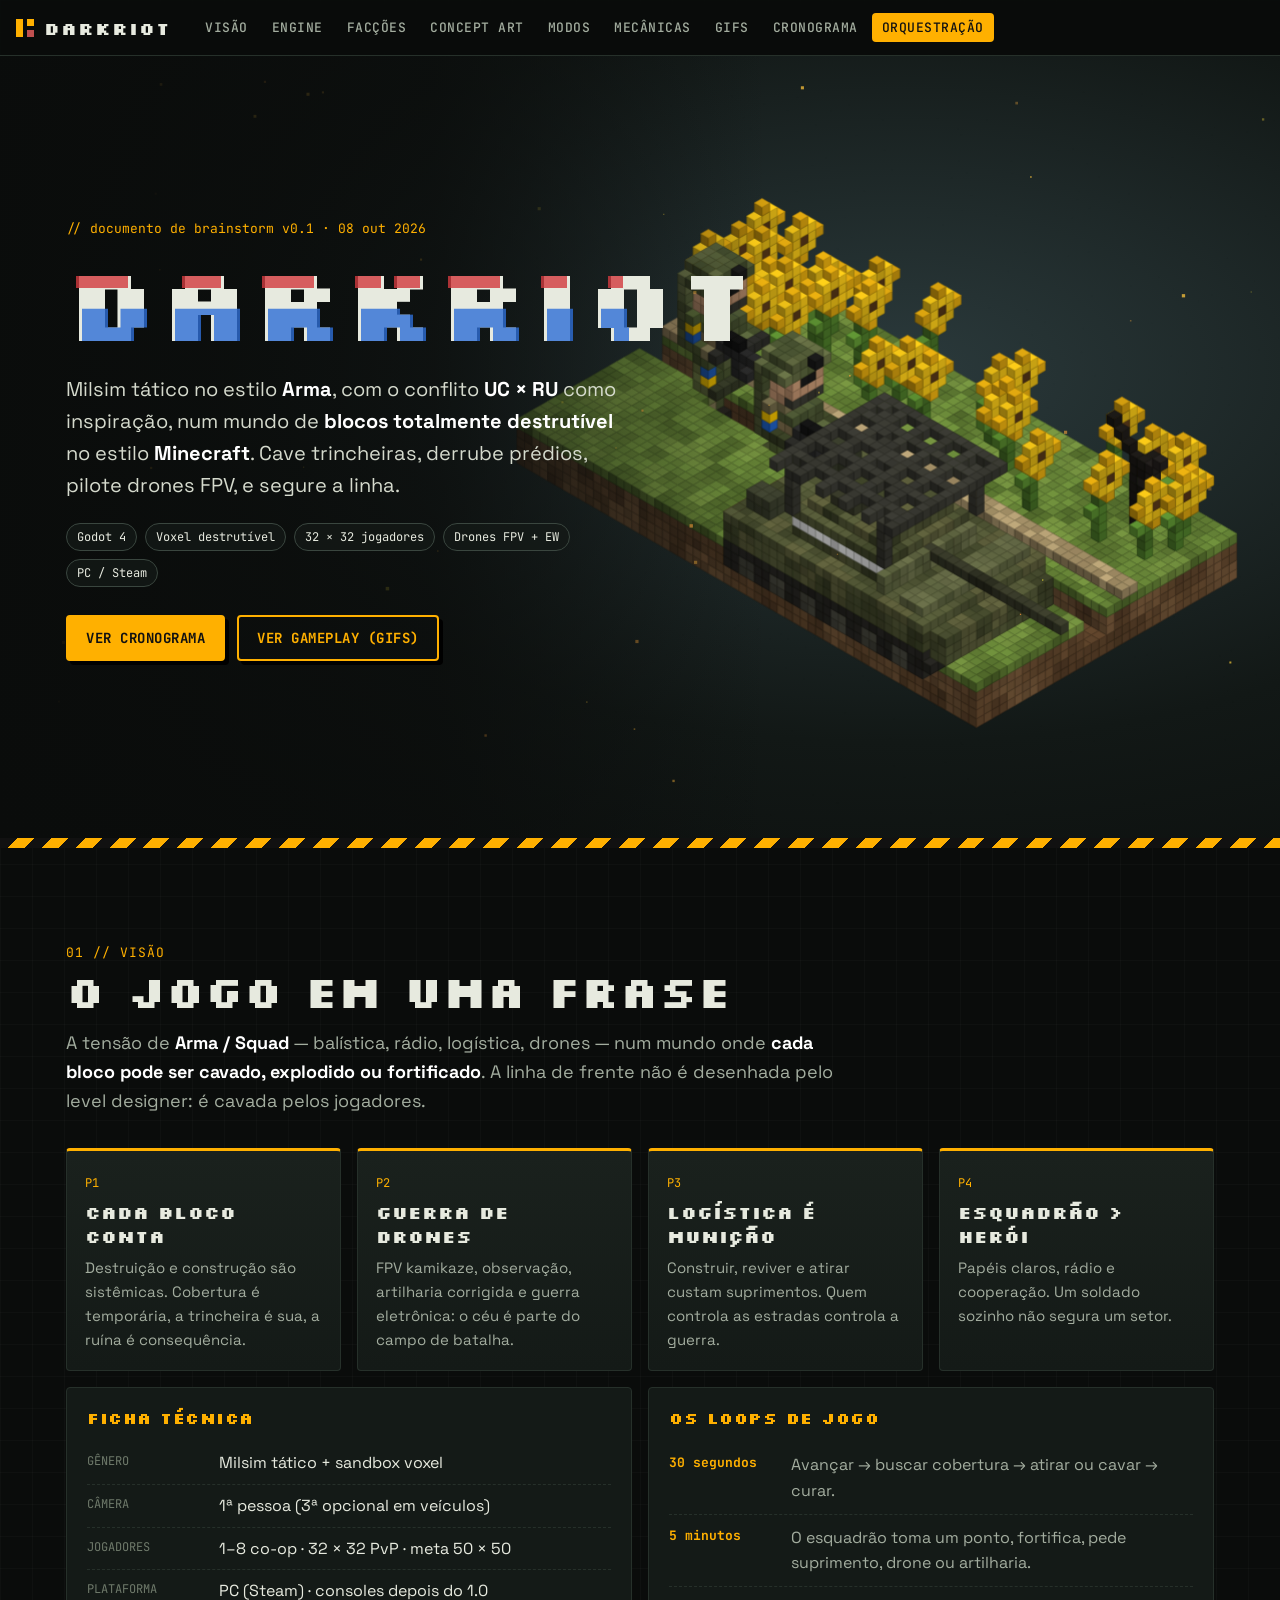
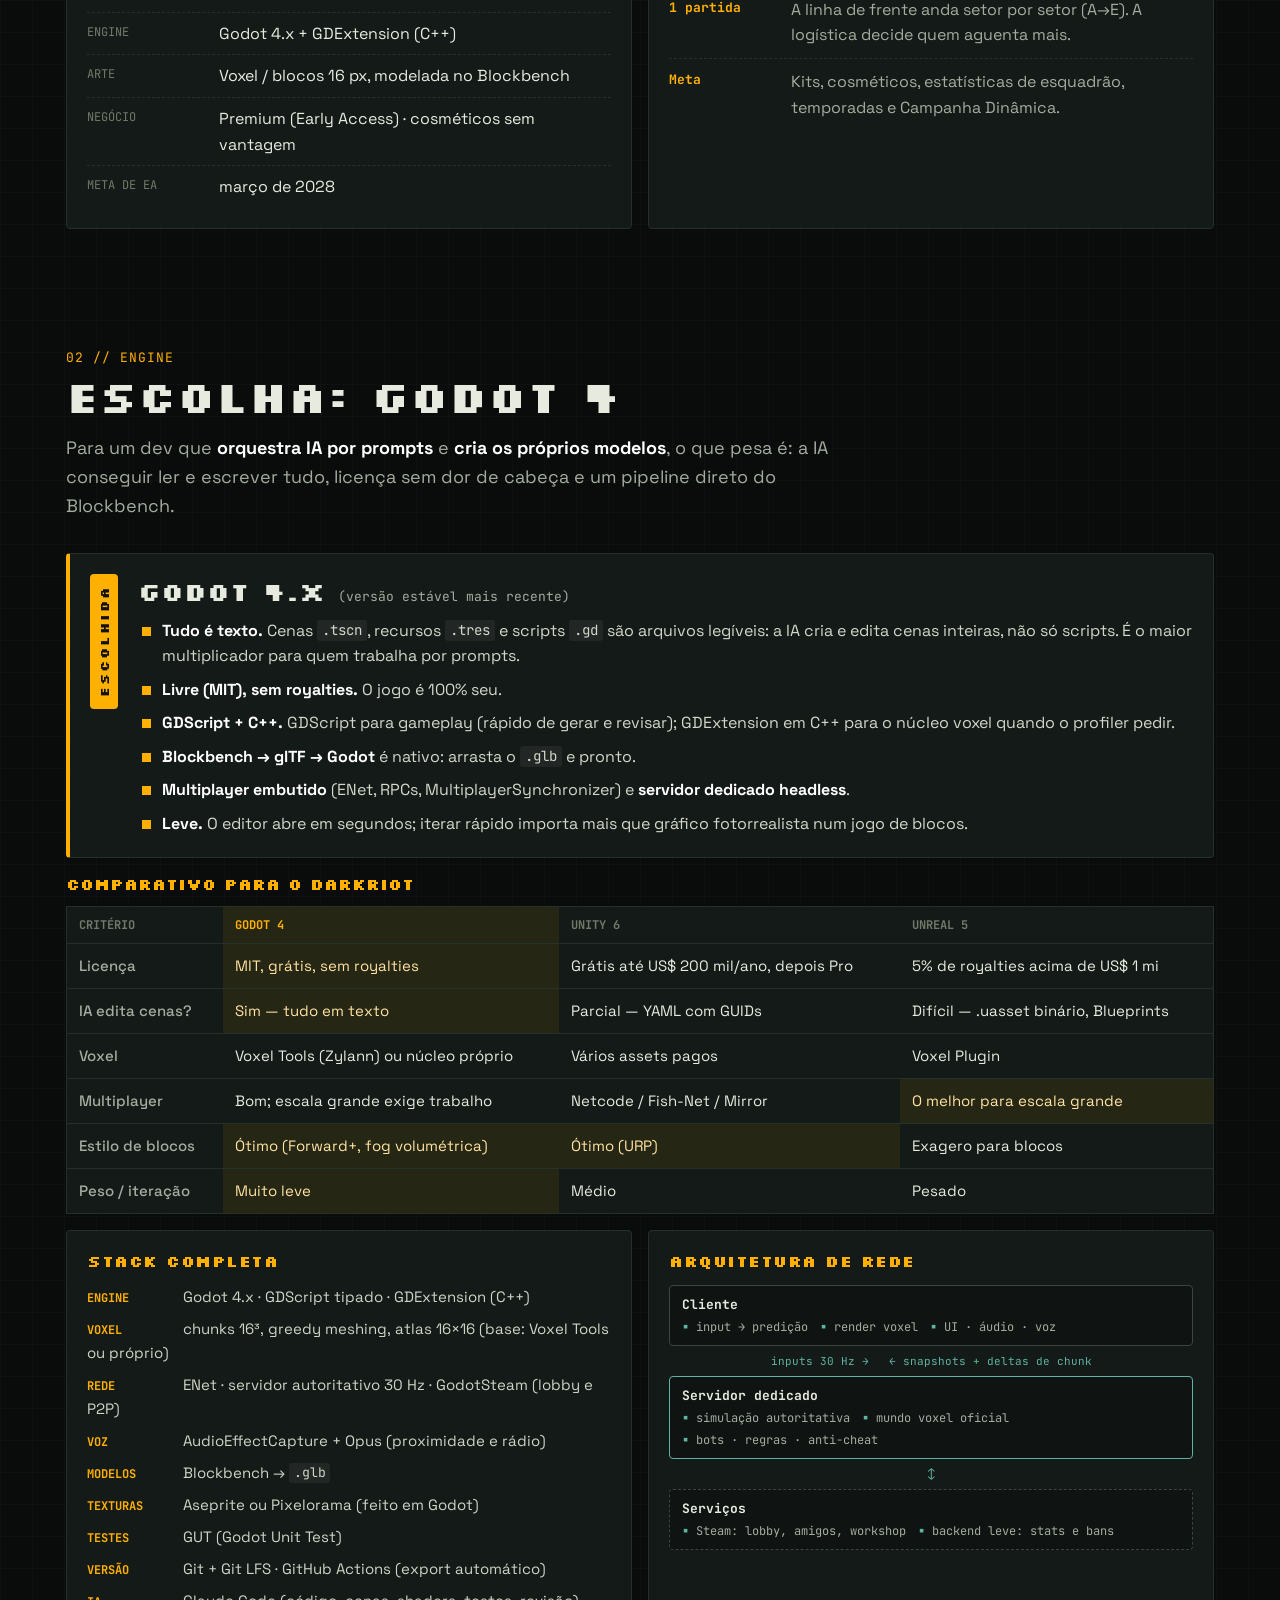
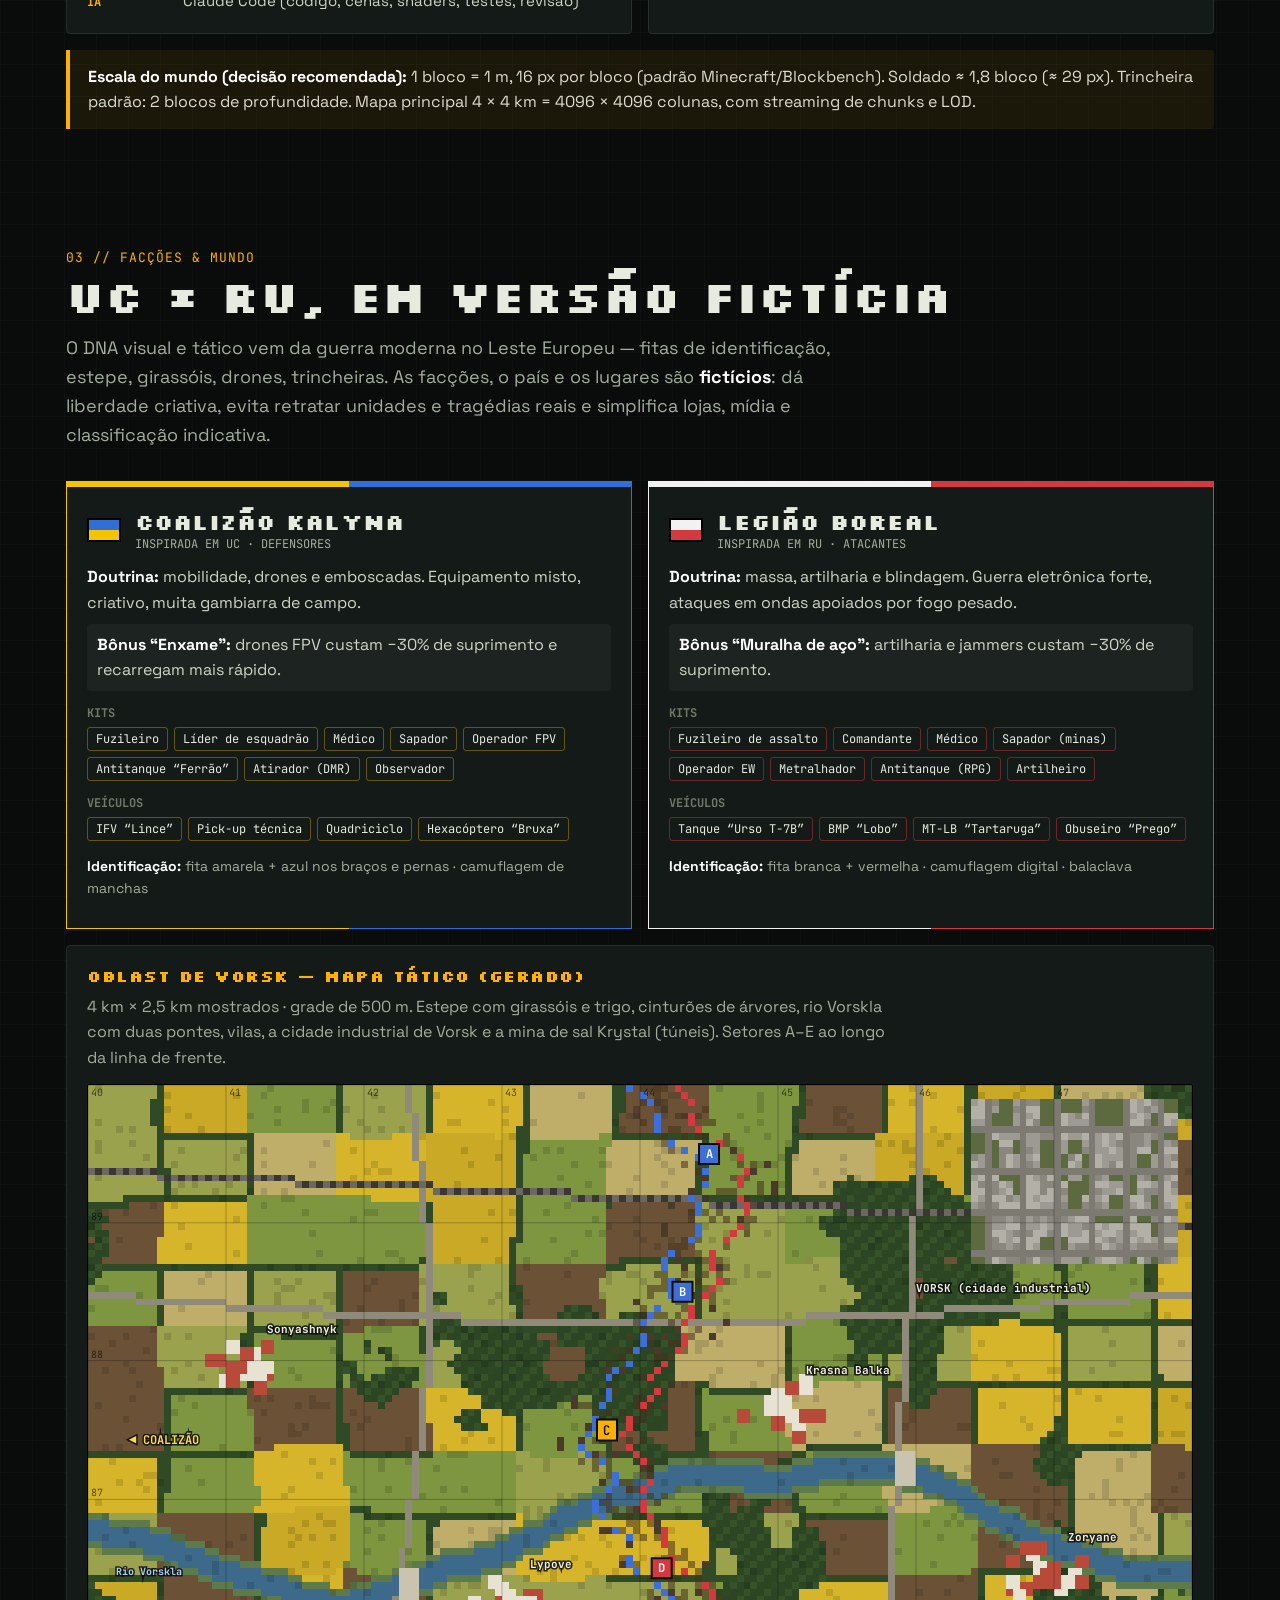
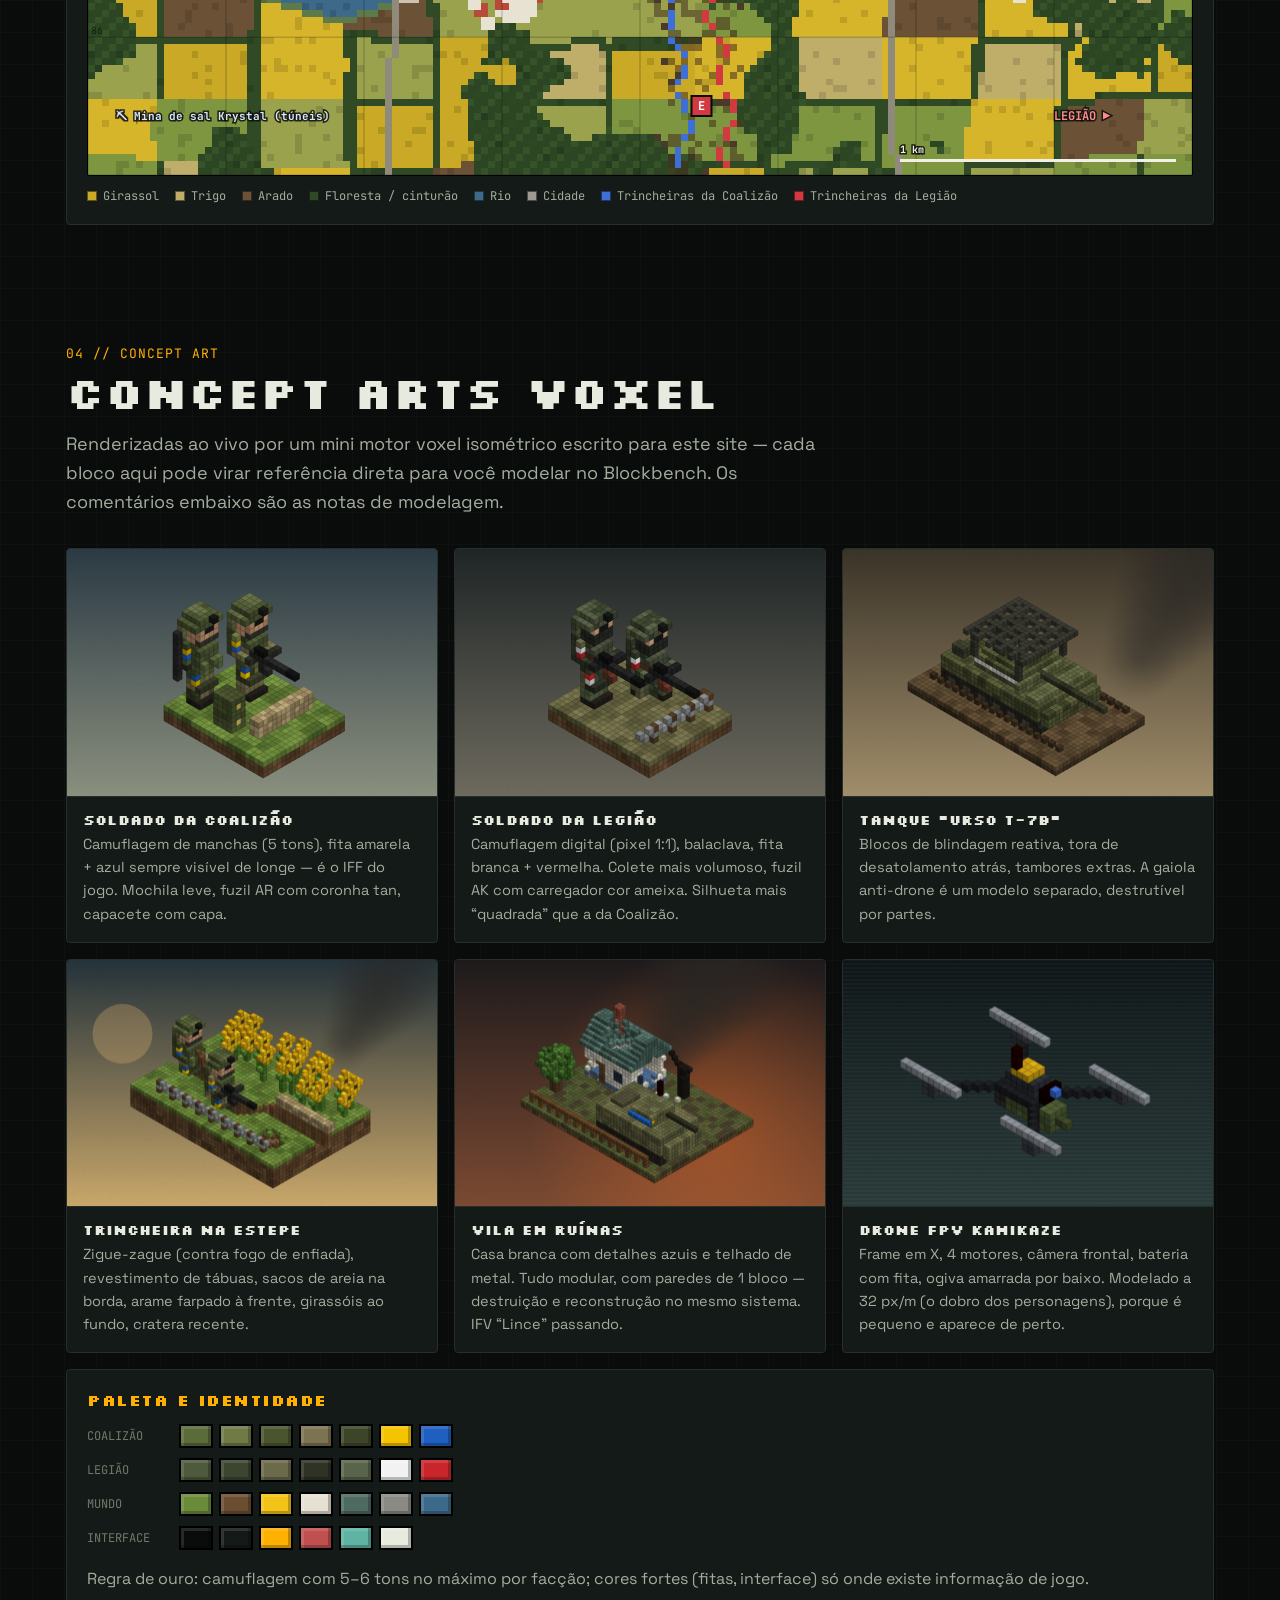
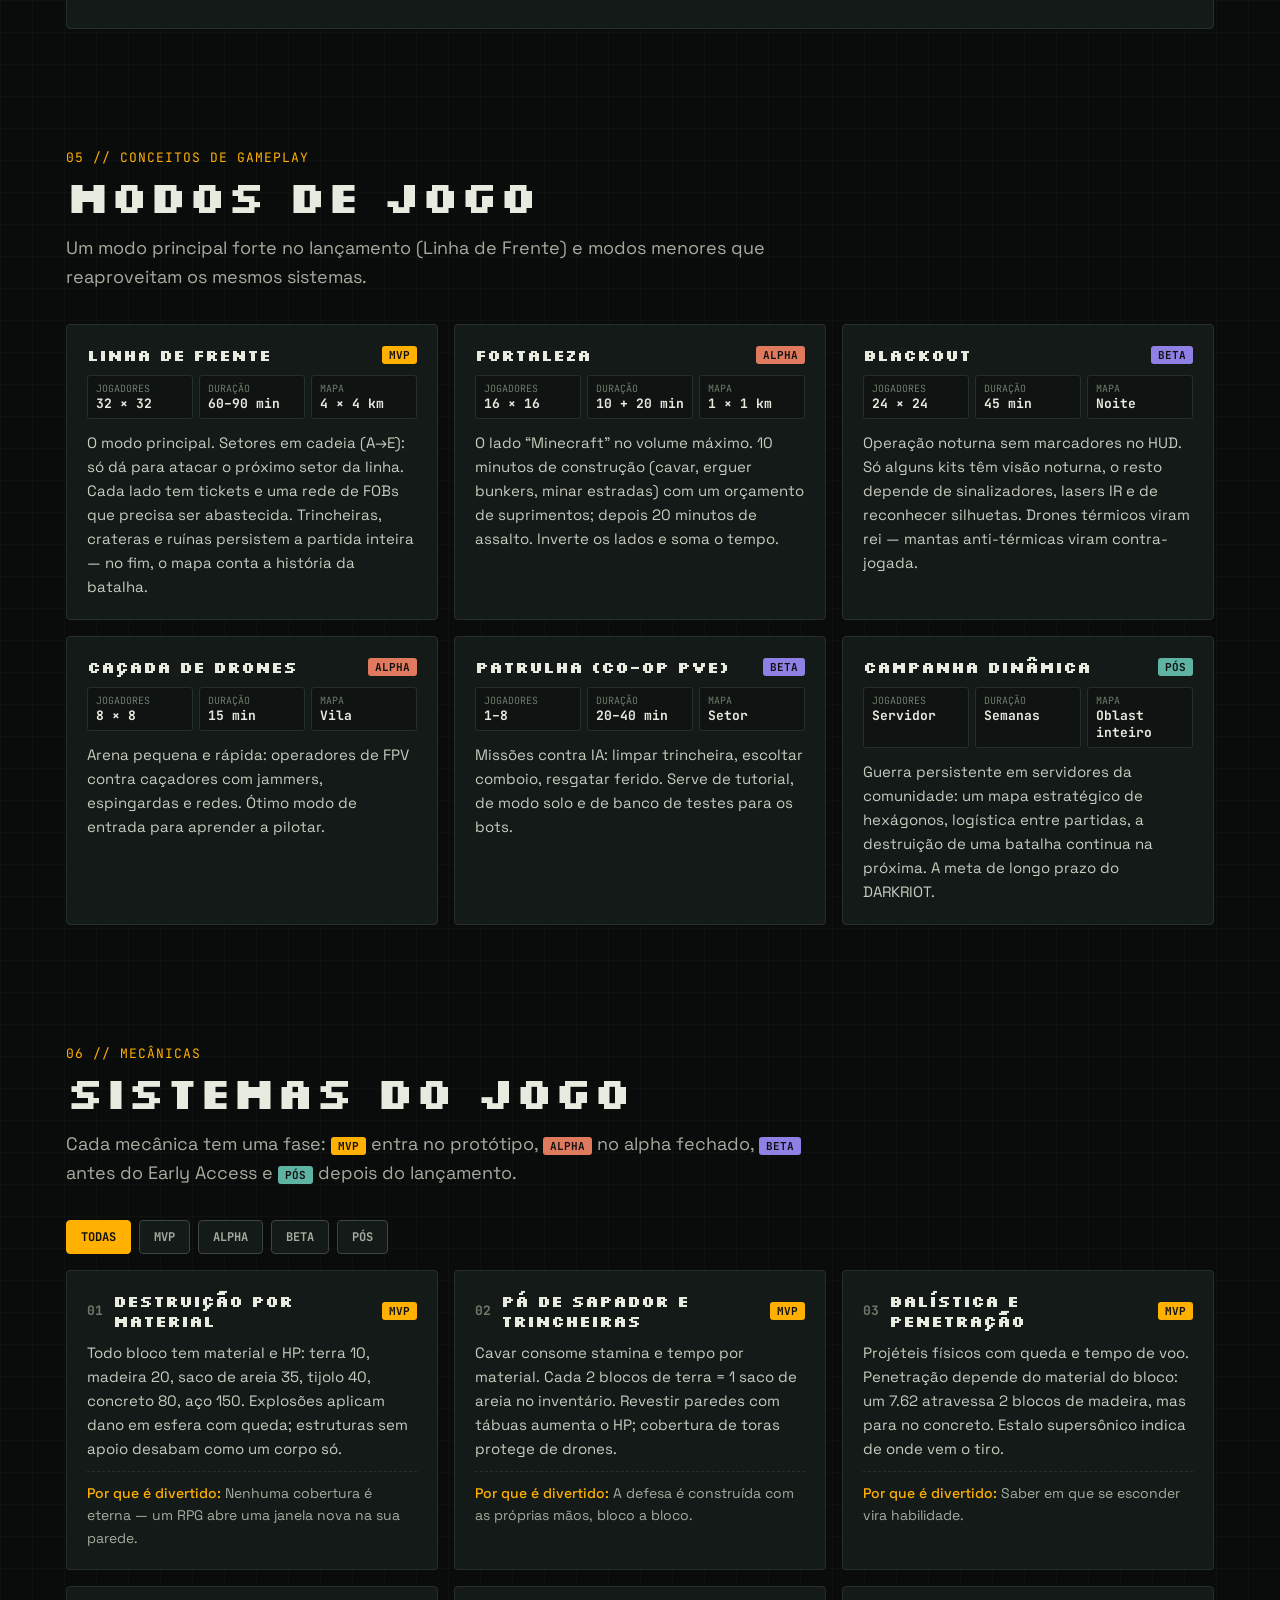
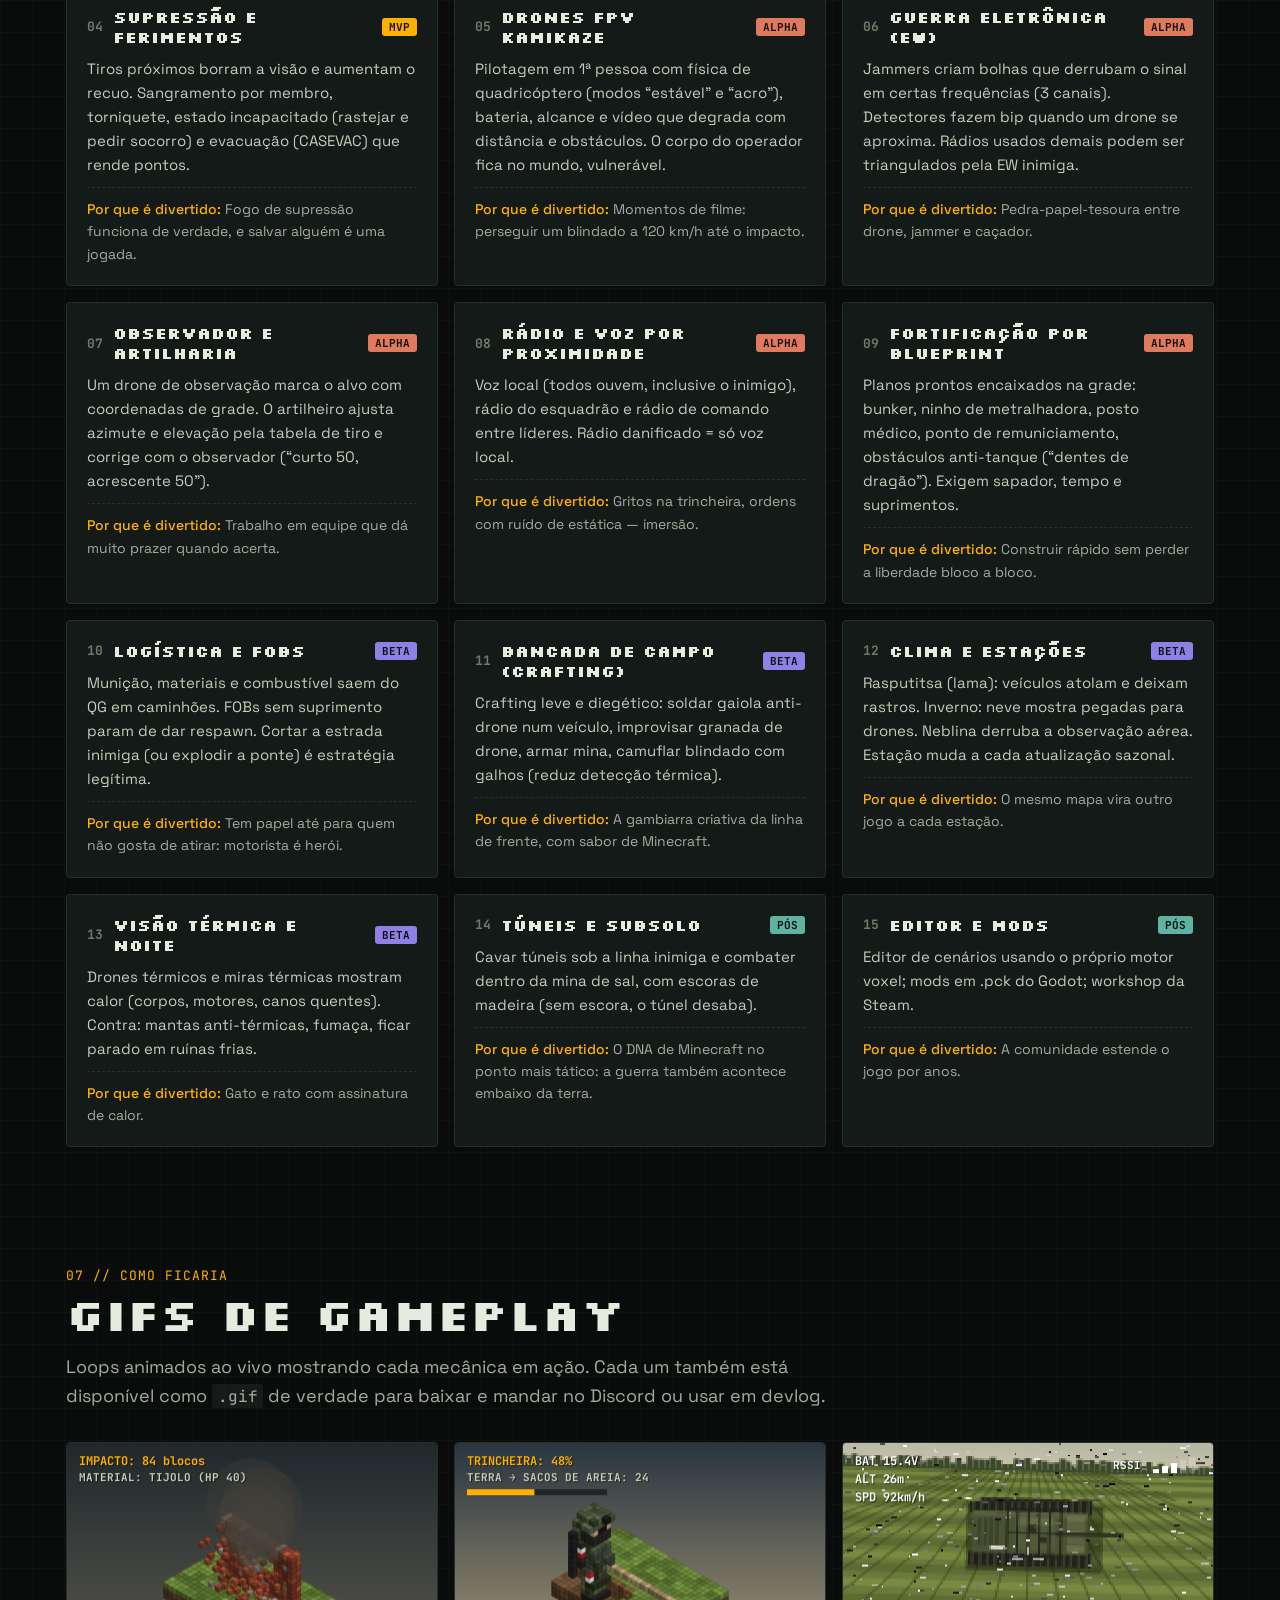
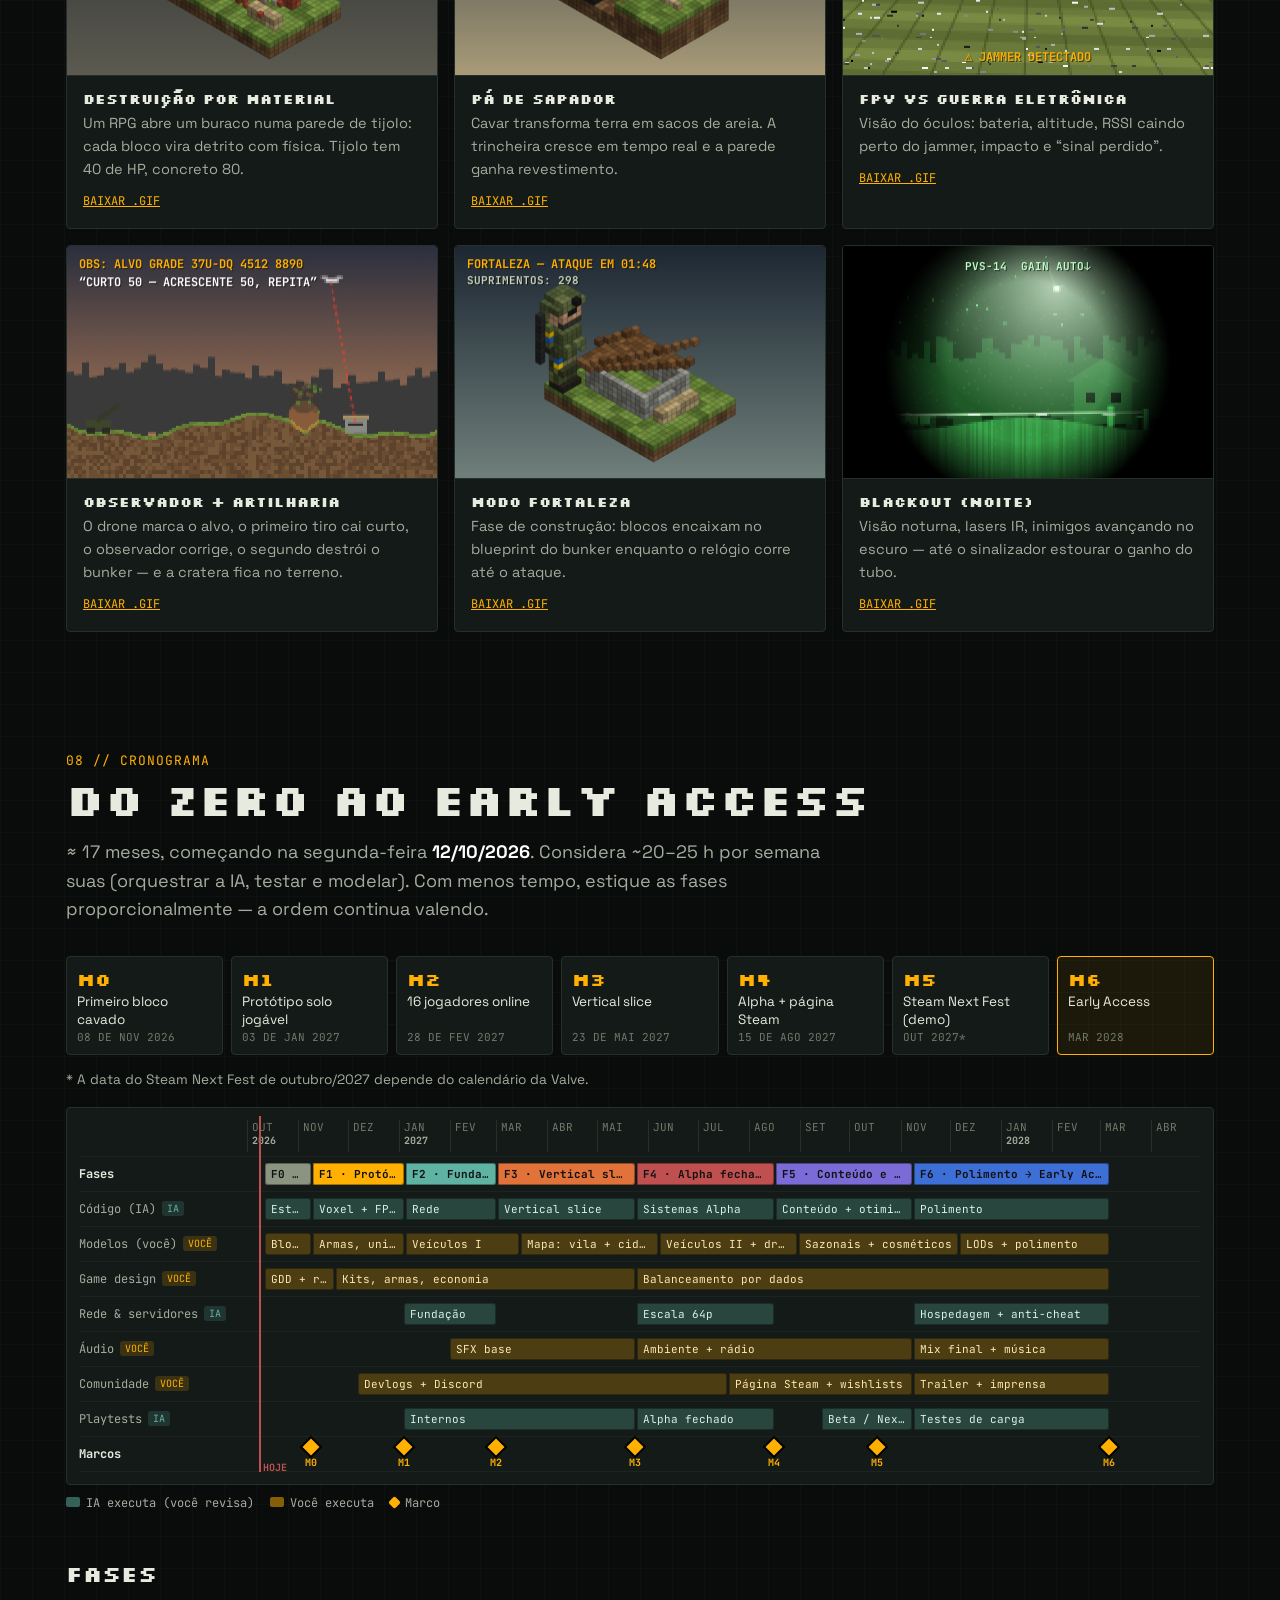
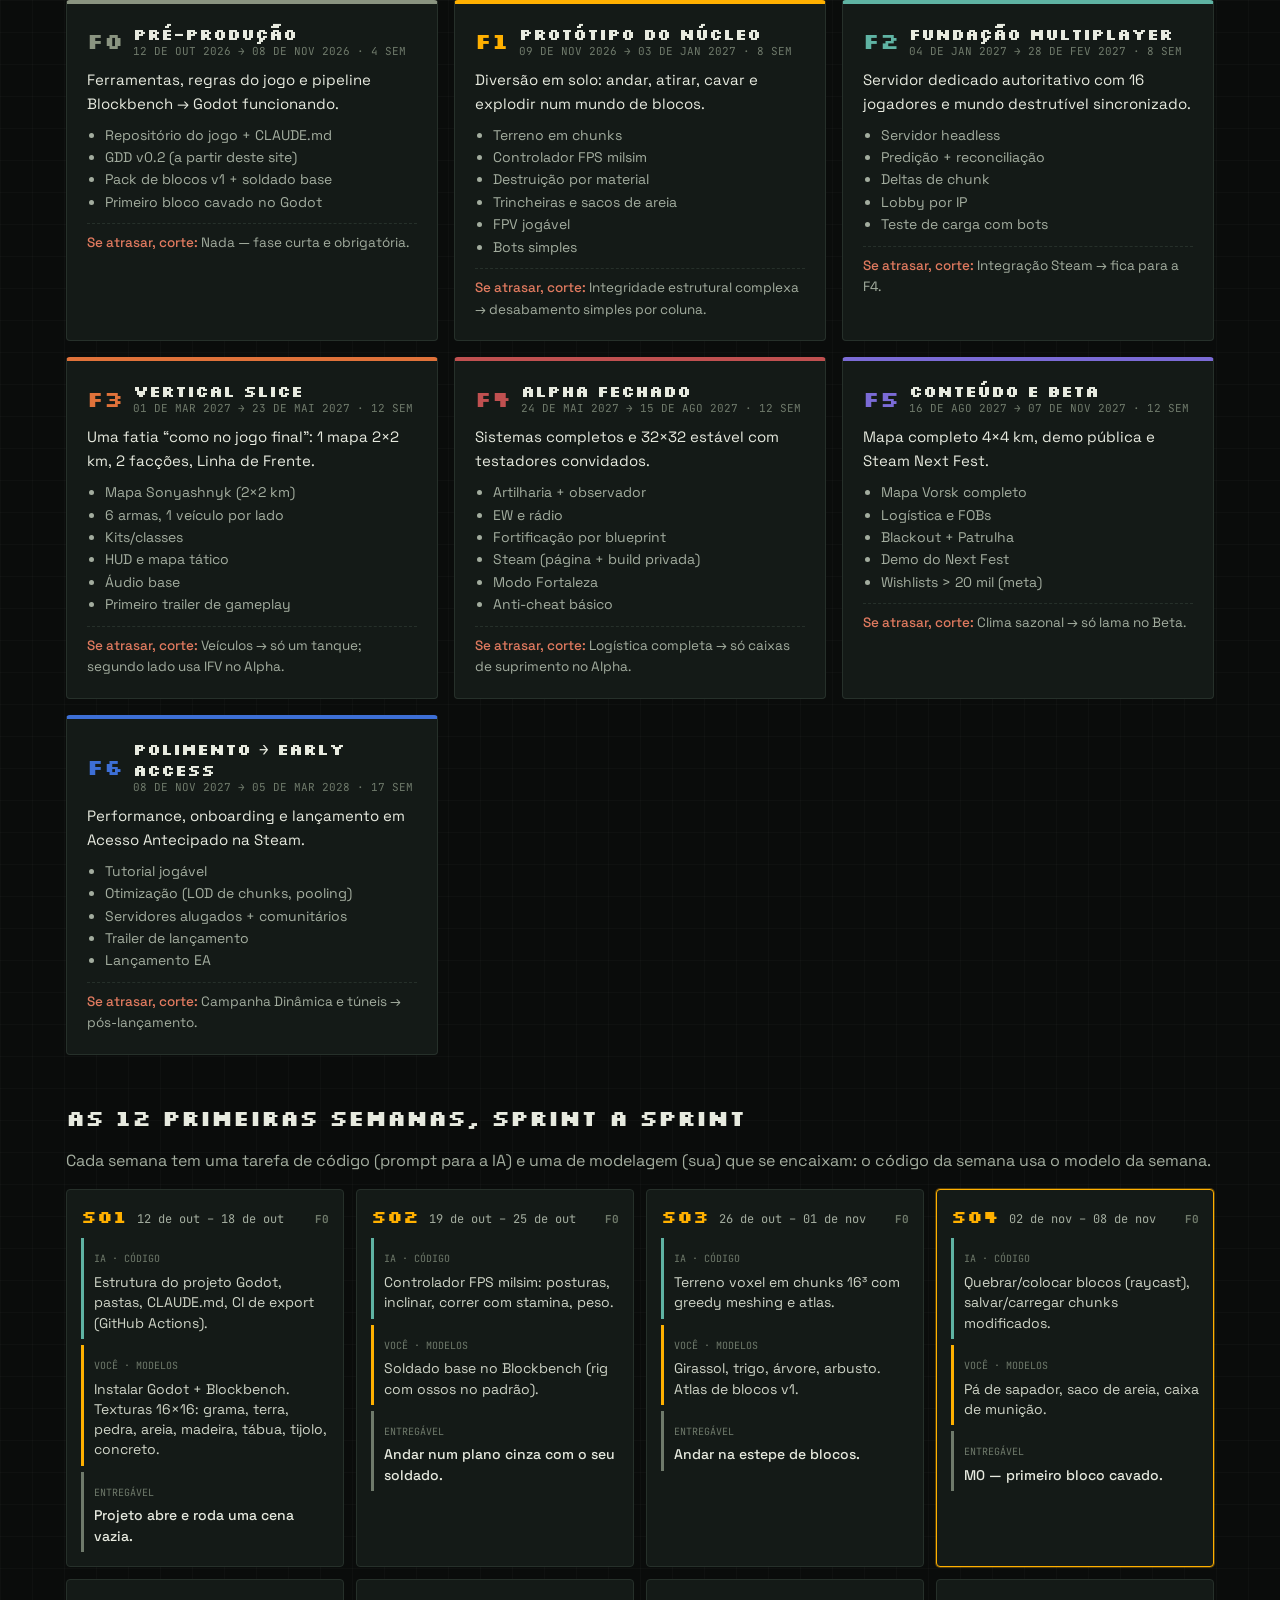
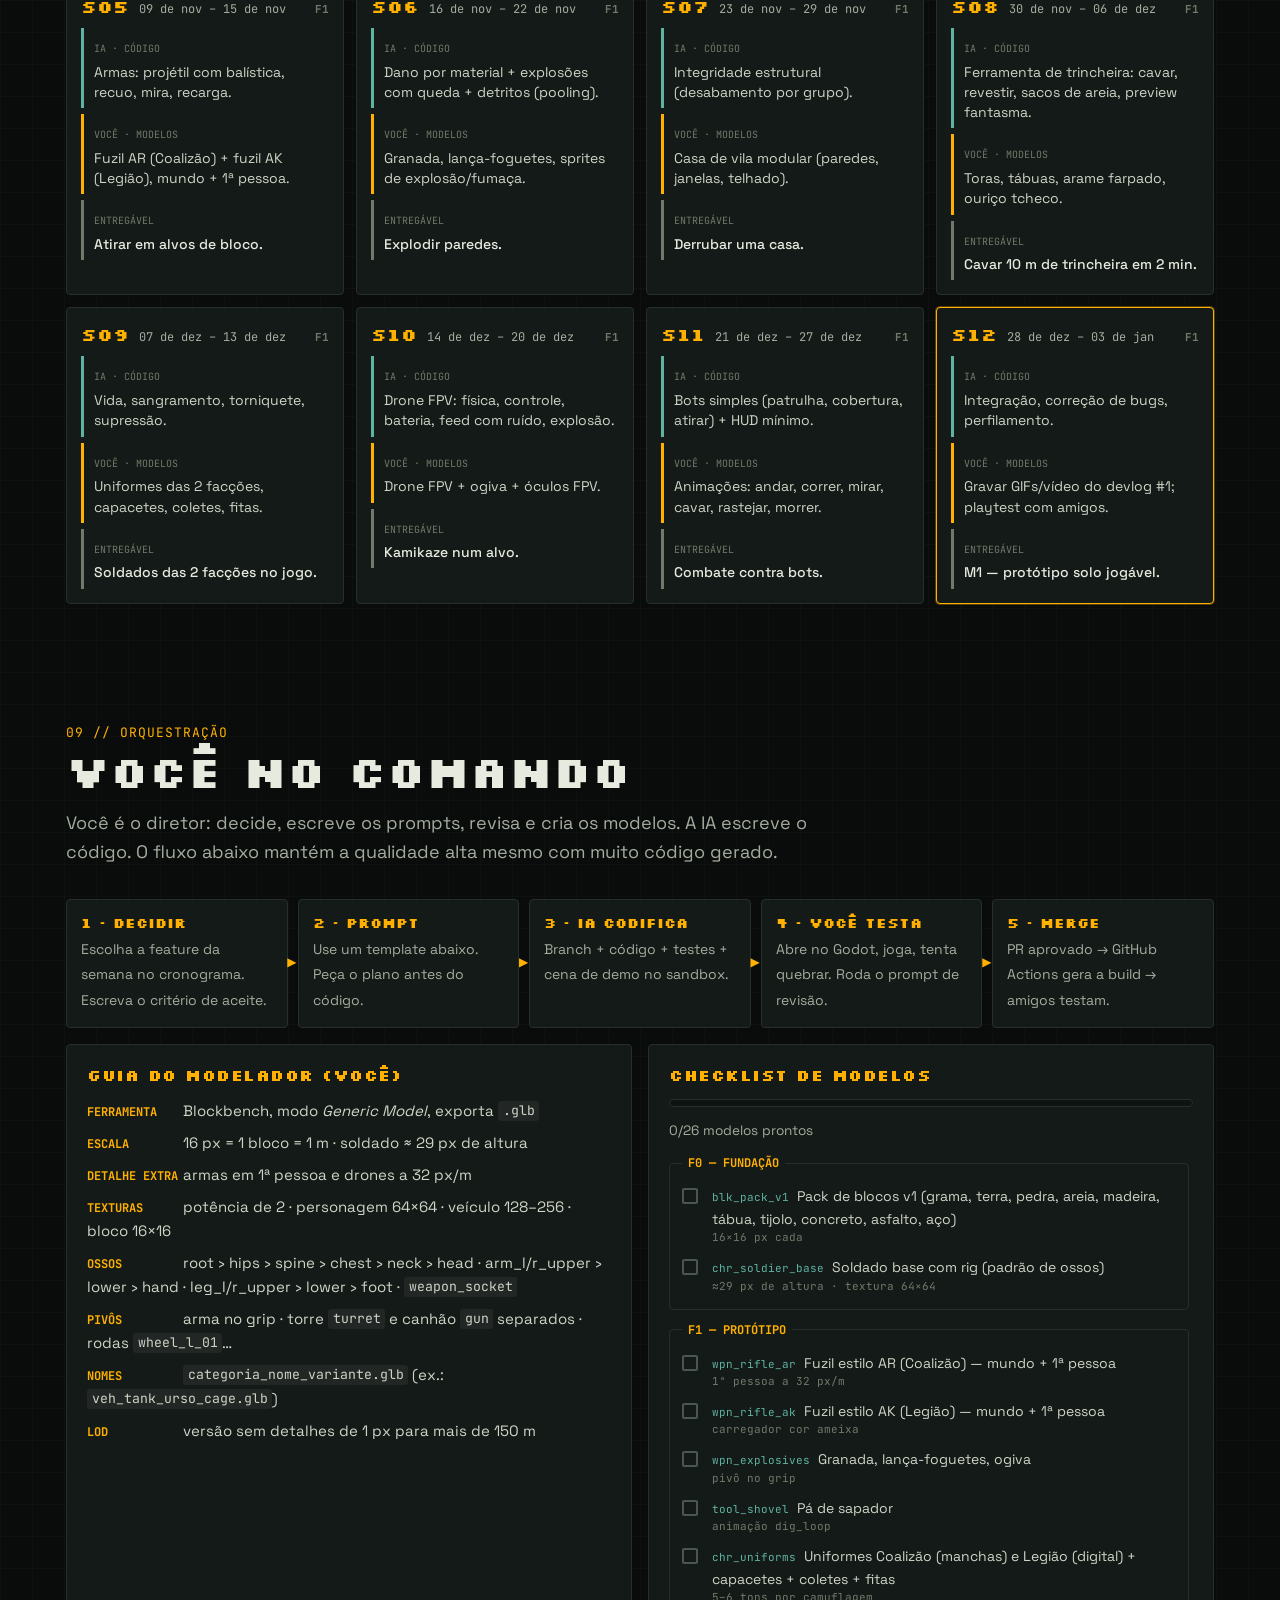
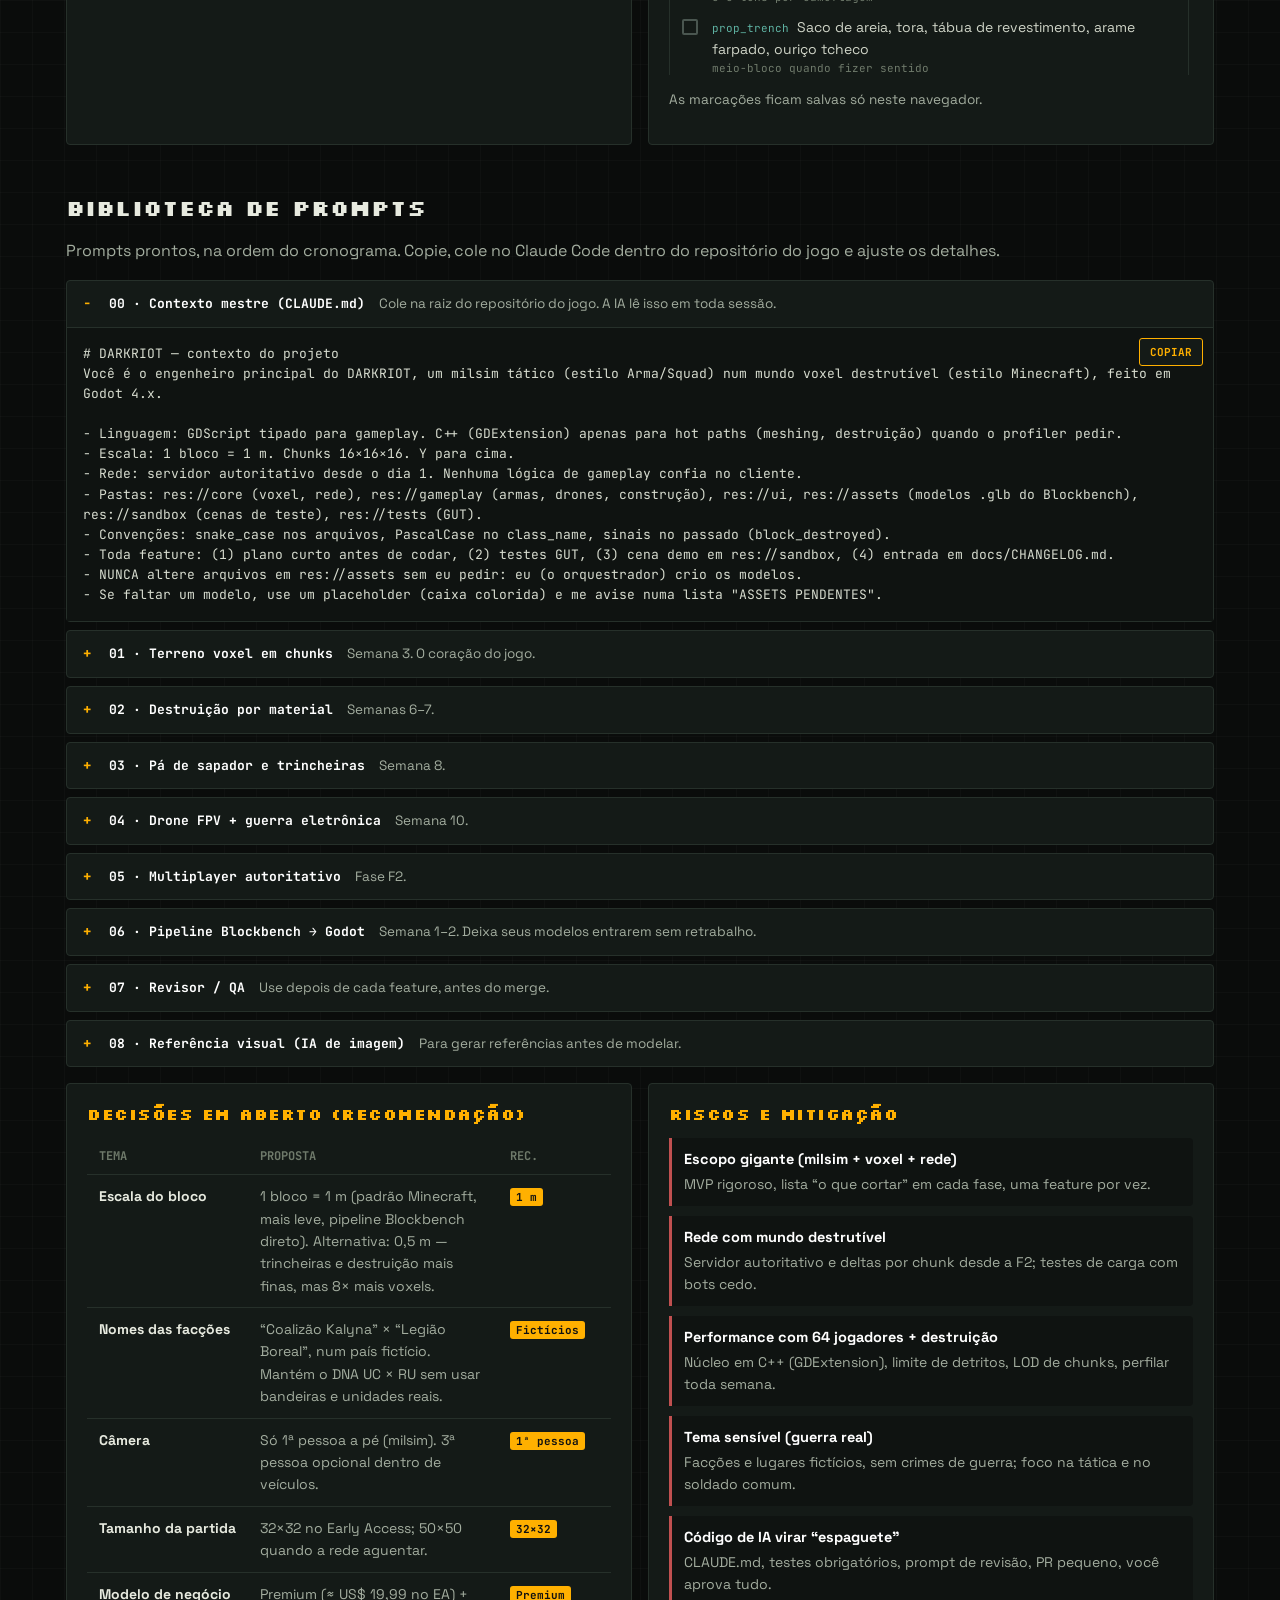
==== index.html @ ea073b83 "Add DARKRIOT brainstorm site for GitHub Pages Static single-page site (PT-BR) with the full brainsto" ====
<!doctype html>
<html lang="pt-BR">
<head>
<meta charset="utf-8">
<meta name="viewport" content="width=device-width, initial-scale=1">
<title>DARKRIOT — Brainstorm</title>
<meta name="description" content="Brainstorm do DARKRIOT: milsim tático estilo Arma (UC × RU, facções fictícias) num mundo de blocos destrutível estilo Minecraft. Engine, concept arts, GIFs de gameplay, mecânicas e cronograma.">
<meta property="og:title" content="DARKRIOT — Brainstorm">
<meta property="og:description" content="Milsim tático num mundo de blocos destrutível. Engine, concept arts, mecânicas e cronograma.">
<meta property="og:image" content="assets/gifs/destroy.gif">
<meta name="theme-color" content="#0a0c0b">
<link rel="icon" href="data:image/svg+xml,%3Csvg xmlns='http://www.w3.org/2000/svg' viewBox='0 0 16 16'%3E%3Crect width='16' height='16' fill='%230a0c0b'/%3E%3Crect x='2' y='2' width='5' height='12' fill='%23ffb000'/%3E%3Crect x='9' y='2' width='5' height='5' fill='%23ffb000'/%3E%3Crect x='9' y='9' width='5' height='5' fill='%23c05050'/%3E%3C/svg%3E">
<link rel="preconnect" href="https://fonts.googleapis.com">
<link rel="preconnect" href="https://fonts.gstatic.com" crossorigin>
<link href="https://fonts.googleapis.com/css2?family=Silkscreen:wght@400;700&family=Space+Grotesk:wght@400;500;700&family=JetBrains+Mono:wght@400;700&display=swap" rel="stylesheet">
<link rel="stylesheet" href="assets/css/style.css">
</head>
<body>

<header class="topbar">
  <a class="brand" href="#top" aria-label="DARKRIOT — topo"><span class="logo-mark" aria-hidden="true"></span>DARKRIOT</a>
  <nav class="nav" aria-label="Seções">
    <a href="#visao">Visão</a>
    <a href="#engine">Engine</a>
    <a href="#faccoes">Facções</a>
    <a href="#arte">Concept art</a>
    <a href="#modos">Modos</a>
    <a href="#mecanicas">Mecânicas</a>
    <a href="#gifs">GIFs</a>
    <a href="#cronograma">Cronograma</a>
    <a href="#orquestracao">Orquestração</a>
  </nav>
</header>

<main id="top">

<!-- ================= HERO ================= -->
<section class="hero">
  <canvas id="hero-art" aria-label="Diorama voxel: trincheira com soldados, tanque com gaiola e campo de girassóis"></canvas>
  <canvas id="embers" aria-hidden="true"></canvas>
  <div class="hero-copy">
    <p class="kicker">// documento de brainstorm v0.1 · 08 out 2026</p>
    <h1 class="glitch" data-text="DARKRIOT">DARKRIOT</h1>
    <p class="lead">Milsim tático no estilo <b>Arma</b>, com o conflito <b>UC × RU</b> como inspiração, num mundo de <b>blocos totalmente destrutível</b> no estilo <b>Minecraft</b>. Cave trincheiras, derrube prédios, pilote drones FPV, e segure a linha.</p>
    <ul class="chips">
      <li>Godot 4</li><li>Voxel destrutível</li><li>32 × 32 jogadores</li><li>Drones FPV + EW</li><li>PC / Steam</li>
    </ul>
    <div class="cta">
      <a class="btn" href="#cronograma">Ver cronograma</a>
      <a class="btn ghost" href="#gifs">Ver gameplay (GIFs)</a>
    </div>
  </div>
  <div class="hazard" aria-hidden="true"></div>
</section>

<!-- ================= VISÃO ================= -->
<section id="visao" class="sec">
  <div class="sec-head">
    <p class="sec-num">01 // visão</p>
    <h2>O jogo em uma frase</h2>
    <p class="sec-sub">A tensão de <b>Arma / Squad</b> — balística, rádio, logística, drones — num mundo onde <b>cada bloco pode ser cavado, explodido ou fortificado</b>. A linha de frente não é desenhada pelo level designer: é cavada pelos jogadores.</p>
  </div>

  <div class="pillars">
    <article class="pillar"><span>P1</span><h3>Cada bloco conta</h3><p>Destruição e construção são sistêmicas. Cobertura é temporária, a trincheira é sua, a ruína é consequência.</p></article>
    <article class="pillar"><span>P2</span><h3>Guerra de drones</h3><p>FPV kamikaze, observação, artilharia corrigida e guerra eletrônica: o céu é parte do campo de batalha.</p></article>
    <article class="pillar"><span>P3</span><h3>Logística é munição</h3><p>Construir, reviver e atirar custam suprimentos. Quem controla as estradas controla a guerra.</p></article>
    <article class="pillar"><span>P4</span><h3>Esquadrão &gt; herói</h3><p>Papéis claros, rádio e cooperação. Um soldado sozinho não segura um setor.</p></article>
  </div>

  <div class="two-col">
    <div class="card">
      <h3 class="card-title">Ficha técnica</h3>
      <dl class="sheet">
        <div><dt>Gênero</dt><dd>Milsim tático + sandbox voxel</dd></div>
        <div><dt>Câmera</dt><dd>1ª pessoa (3ª opcional em veículos)</dd></div>
        <div><dt>Jogadores</dt><dd>1–8 co-op · 32 × 32 PvP · meta 50 × 50</dd></div>
        <div><dt>Plataforma</dt><dd>PC (Steam) · consoles depois do 1.0</dd></div>
        <div><dt>Engine</dt><dd>Godot 4.x + GDExtension (C++)</dd></div>
        <div><dt>Arte</dt><dd>Voxel / blocos 16 px, modelada no Blockbench</dd></div>
        <div><dt>Negócio</dt><dd>Premium (Early Access) · cosméticos sem vantagem</dd></div>
        <div><dt>Meta de EA</dt><dd>março de 2028</dd></div>
      </dl>
    </div>
    <div class="card">
      <h3 class="card-title">Os loops de jogo</h3>
      <ol class="loops">
        <li><b>30 segundos</b><span>Avançar → buscar cobertura → atirar ou cavar → curar.</span></li>
        <li><b>5 minutos</b><span>O esquadrão toma um ponto, fortifica, pede suprimento, drone ou artilharia.</span></li>
        <li><b>1 partida</b><span>A linha de frente anda setor por setor (A→E). A logística decide quem aguenta mais.</span></li>
        <li><b>Meta</b><span>Kits, cosméticos, estatísticas de esquadrão, temporadas e Campanha Dinâmica.</span></li>
      </ol>
    </div>
  </div>
</section>

<!-- ================= ENGINE ================= -->
<section id="engine" class="sec">
  <div class="sec-head">
    <p class="sec-num">02 // engine</p>
    <h2>Escolha: Godot 4</h2>
    <p class="sec-sub">Para um dev que <b>orquestra IA por prompts</b> e <b>cria os próprios modelos</b>, o que pesa é: a IA conseguir ler e escrever tudo, licença sem dor de cabeça e um pipeline direto do Blockbench.</p>
  </div>

  <div class="verdict card">
    <div class="verdict-badge">ESCOLHIDA</div>
    <div>
      <h3>Godot 4.x <small>(versão estável mais recente)</small></h3>
      <ul class="ticks">
        <li><b>Tudo é texto.</b> Cenas <code>.tscn</code>, recursos <code>.tres</code> e scripts <code>.gd</code> são arquivos legíveis: a IA cria e edita cenas inteiras, não só scripts. É o maior multiplicador para quem trabalha por prompts.</li>
        <li><b>Livre (MIT), sem royalties.</b> O jogo é 100% seu.</li>
        <li><b>GDScript + C++.</b> GDScript para gameplay (rápido de gerar e revisar); GDExtension em C++ para o núcleo voxel quando o profiler pedir.</li>
        <li><b>Blockbench → glTF → Godot</b> é nativo: arrasta o <code>.glb</code> e pronto.</li>
        <li><b>Multiplayer embutido</b> (ENet, RPCs, MultiplayerSynchronizer) e <b>servidor dedicado headless</b>.</li>
        <li><b>Leve.</b> O editor abre em segundos; iterar rápido importa mais que gráfico fotorrealista num jogo de blocos.</li>
      </ul>
    </div>
  </div>

  <div class="table-wrap">
    <table class="cmp">
      <caption>Comparativo para o DARKRIOT</caption>
      <thead><tr><th scope="col">Critério</th><th scope="col" class="win">Godot 4</th><th scope="col">Unity 6</th><th scope="col">Unreal 5</th></tr></thead>
      <tbody>
        <tr><th scope="row">Licença</th><td class="win">MIT, grátis, sem royalties</td><td>Grátis até US$ 200 mil/ano, depois Pro</td><td>5% de royalties acima de US$ 1 mi</td></tr>
        <tr><th scope="row">IA edita cenas?</th><td class="win">Sim — tudo em texto</td><td>Parcial — YAML com GUIDs</td><td>Difícil — .uasset binário, Blueprints</td></tr>
        <tr><th scope="row">Voxel</th><td>Voxel Tools (Zylann) ou núcleo próprio</td><td>Vários assets pagos</td><td>Voxel Plugin</td></tr>
        <tr><th scope="row">Multiplayer</th><td>Bom; escala grande exige trabalho</td><td>Netcode / Fish-Net / Mirror</td><td class="win">O melhor para escala grande</td></tr>
        <tr><th scope="row">Estilo de blocos</th><td class="win">Ótimo (Forward+, fog volumétrica)</td><td class="win">Ótimo (URP)</td><td>Exagero para blocos</td></tr>
        <tr><th scope="row">Peso / iteração</th><td class="win">Muito leve</td><td>Médio</td><td>Pesado</td></tr>
      </tbody>
    </table>
  </div>

  <div class="two-col">
    <div class="card">
      <h3 class="card-title">Stack completa</h3>
      <ul class="stack">
        <li><b>Engine</b> Godot 4.x · GDScript tipado · GDExtension (C++)</li>
        <li><b>Voxel</b> chunks 16³, greedy meshing, atlas 16×16 (base: Voxel Tools ou próprio)</li>
        <li><b>Rede</b> ENet · servidor autoritativo 30 Hz · GodotSteam (lobby e P2P)</li>
        <li><b>Voz</b> AudioEffectCapture + Opus (proximidade e rádio)</li>
        <li><b>Modelos</b> Blockbench → <code>.glb</code></li>
        <li><b>Texturas</b> Aseprite ou Pixelorama (feito em Godot)</li>
        <li><b>Testes</b> GUT (Godot Unit Test)</li>
        <li><b>Versão</b> Git + Git LFS · GitHub Actions (export automático)</li>
        <li><b>IA</b> Claude Code (código, cenas, shaders, testes, revisão)</li>
      </ul>
    </div>
    <div class="card">
      <h3 class="card-title">Arquitetura de rede</h3>
      <div class="arch">
        <div class="node"><b>Cliente</b><span>input → predição</span><span>render voxel</span><span>UI · áudio · voz</span></div>
        <div class="wire"><span>inputs 30 Hz →</span><span>← snapshots + deltas de chunk</span></div>
        <div class="node srv"><b>Servidor dedicado</b><span>simulação autoritativa</span><span>mundo voxel oficial</span><span>bots · regras · anti-cheat</span></div>
        <div class="wire"><span>↕</span></div>
        <div class="node ext"><b>Serviços</b><span>Steam: lobby, amigos, workshop</span><span>backend leve: stats e bans</span></div>
      </div>
    </div>
  </div>

  <div class="note">
    <b>Escala do mundo (decisão recomendada):</b> 1 bloco = 1 m, 16 px por bloco (padrão Minecraft/Blockbench). Soldado ≈ 1,8 bloco (≈ 29 px). Trincheira padrão: 2 blocos de profundidade. Mapa principal 4 × 4 km = 4096 × 4096 colunas, com streaming de chunks e LOD.
  </div>
</section>

<!-- ================= FACÇÕES & MUNDO ================= -->
<section id="faccoes" class="sec">
  <div class="sec-head">
    <p class="sec-num">03 // facções &amp; mundo</p>
    <h2>UC × RU, em versão fictícia</h2>
    <p class="sec-sub">O DNA visual e tático vem da guerra moderna no Leste Europeu — fitas de identificação, estepe, girassóis, drones, trincheiras. As facções, o país e os lugares são <b>fictícios</b>: dá liberdade criativa, evita retratar unidades e tragédias reais e simplifica lojas, mídia e classificação indicativa.</p>
  </div>

  <div class="factions">
    <article class="faction uc">
      <header><div class="flag"><i></i><i></i></div><div><h3>Coalizão Kalyna</h3><p>inspirada em UC · defensores</p></div></header>
      <p class="doctrine"><b>Doutrina:</b> mobilidade, drones e emboscadas. Equipamento misto, criativo, muita gambiarra de campo.</p>
      <p class="perk"><b>Bônus “Enxame”:</b> drones FPV custam −30% de suprimento e recarregam mais rápido.</p>
      <h4>Kits</h4>
      <ul class="kits"><li>Fuzileiro</li><li>Líder de esquadrão</li><li>Médico</li><li>Sapador</li><li>Operador FPV</li><li>Antitanque “Ferrão”</li><li>Atirador (DMR)</li><li>Observador</li></ul>
      <h4>Veículos</h4>
      <ul class="kits"><li>IFV “Lince”</li><li>Pick-up técnica</li><li>Quadriciclo</li><li>Hexacóptero “Bruxa”</li></ul>
      <p class="id"><b>Identificação:</b> fita amarela + azul nos braços e pernas · camuflagem de manchas</p>
    </article>
    <article class="faction ru">
      <header><div class="flag"><i></i><i></i></div><div><h3>Legião Boreal</h3><p>inspirada em RU · atacantes</p></div></header>
      <p class="doctrine"><b>Doutrina:</b> massa, artilharia e blindagem. Guerra eletrônica forte, ataques em ondas apoiados por fogo pesado.</p>
      <p class="perk"><b>Bônus “Muralha de aço”:</b> artilharia e jammers custam −30% de suprimento.</p>
      <h4>Kits</h4>
      <ul class="kits"><li>Fuzileiro de assalto</li><li>Comandante</li><li>Médico</li><li>Sapador (minas)</li><li>Operador EW</li><li>Metralhador</li><li>Antitanque (RPG)</li><li>Artilheiro</li></ul>
      <h4>Veículos</h4>
      <ul class="kits"><li>Tanque “Urso T-7B”</li><li>BMP “Lobo”</li><li>MT-LB “Tartaruga”</li><li>Obuseiro “Prego”</li></ul>
      <p class="id"><b>Identificação:</b> fita branca + vermelha · camuflagem digital · balaclava</p>
    </article>
  </div>

  <div class="map-wrap card">
    <div class="map-head">
      <h3 class="card-title">Oblast de Vorsk — mapa tático (gerado)</h3>
      <p>4 km × 2,5 km mostrados · grade de 500 m. Estepe com girassóis e trigo, cinturões de árvores, rio Vorskla com duas pontes, vilas, a cidade industrial de Vorsk e a mina de sal Krystal (túneis). Setores A–E ao longo da linha de frente.</p>
    </div>
    <canvas id="map" aria-label="Mapa tático procedural do Oblast de Vorsk com linha de frente e setores"></canvas>
    <ul class="legend">
      <li><i style="background:#c9a925"></i>Girassol</li><li><i style="background:#bfae6a"></i>Trigo</li><li><i style="background:#6b5236"></i>Arado</li>
      <li><i style="background:#2f4a25"></i>Floresta / cinturão</li><li><i style="background:#3d6a8a"></i>Rio</li><li><i style="background:#9d9a93"></i>Cidade</li>
      <li><i style="background:#3d6fd6"></i>Trincheiras da Coalizão</li><li><i style="background:#d23a3f"></i>Trincheiras da Legião</li>
    </ul>
  </div>
</section>

<!-- ================= CONCEPT ART ================= -->
<section id="arte" class="sec">
  <div class="sec-head">
    <p class="sec-num">04 // concept art</p>
    <h2>Concept arts voxel</h2>
    <p class="sec-sub">Renderizadas ao vivo por um mini motor voxel isométrico escrito para este site — cada bloco aqui pode virar referência direta para você modelar no Blockbench. Os comentários embaixo são as notas de modelagem.</p>
  </div>
  <div class="art-grid">
    <figure class="art"><canvas data-art="coalizao" aria-label="Soldados da Coalizão em voxel"></canvas>
      <figcaption><b>Soldado da Coalizão</b> Camuflagem de manchas (5 tons), fita amarela + azul sempre visível de longe — é o IFF do jogo. Mochila leve, fuzil AR com coronha tan, capacete com capa.</figcaption></figure>
    <figure class="art"><canvas data-art="legiao" aria-label="Soldados da Legião em voxel"></canvas>
      <figcaption><b>Soldado da Legião</b> Camuflagem digital (pixel 1:1), balaclava, fita branca + vermelha. Colete mais volumoso, fuzil AK com carregador cor ameixa. Silhueta mais “quadrada” que a da Coalizão.</figcaption></figure>
    <figure class="art"><canvas data-art="tank" aria-label="Tanque voxel com gaiola anti-drone"></canvas>
      <figcaption><b>Tanque “Urso T-7B”</b> Blocos de blindagem reativa, tora de desatolamento atrás, tambores extras. A gaiola anti-drone é um modelo separado, destrutível por partes.</figcaption></figure>
    <figure class="art"><canvas data-art="trench" aria-label="Diorama de trincheira no campo de girassóis"></canvas>
      <figcaption><b>Trincheira na estepe</b> Zigue-zague (contra fogo de enfiada), revestimento de tábuas, sacos de areia na borda, arame farpado à frente, girassóis ao fundo, cratera recente.</figcaption></figure>
    <figure class="art"><canvas data-art="village" aria-label="Vila em ruínas com IFV"></canvas>
      <figcaption><b>Vila em ruínas</b> Casa branca com detalhes azuis e telhado de metal. Tudo modular, com paredes de 1 bloco — destruição e reconstrução no mesmo sistema. IFV “Lince” passando.</figcaption></figure>
    <figure class="art"><canvas data-art="fpv" aria-label="Drone FPV kamikaze voxel"></canvas>
      <figcaption><b>Drone FPV kamikaze</b> Frame em X, 4 motores, câmera frontal, bateria com fita, ogiva amarrada por baixo. Modelado a 32 px/m (o dobro dos personagens), porque é pequeno e aparece de perto.</figcaption></figure>
  </div>

  <div class="card palette">
    <h3 class="card-title">Paleta e identidade</h3>
    <div class="pal-rows">
      <div><span>Coalizão</span><i style="background:#5b6b3a"></i><i style="background:#6f7a45"></i><i style="background:#4a5530"></i><i style="background:#7c7350"></i><i style="background:#3d4528"></i><i style="background:#f5c400"></i><i style="background:#1f5fbf"></i></div>
      <div><span>Legião</span><i style="background:#4d5a3c"></i><i style="background:#3b4530"></i><i style="background:#6b6a4a"></i><i style="background:#2e3326"></i><i style="background:#59654a"></i><i style="background:#f2f2f2"></i><i style="background:#c8262b"></i></div>
      <div><span>Mundo</span><i style="background:#6b8a3a"></i><i style="background:#6b4e32"></i><i style="background:#f2c418"></i><i style="background:#e6e0d0"></i><i style="background:#4e6b62"></i><i style="background:#8a8a84"></i><i style="background:#3d6a8a"></i></div>
      <div><span>Interface</span><i style="background:#0a0c0b"></i><i style="background:#141a17"></i><i style="background:#ffb000"></i><i style="background:#c05050"></i><i style="background:#5fb3a3"></i><i style="background:#e7eadf"></i></div>
    </div>
    <p class="muted">Regra de ouro: camuflagem com 5–6 tons no máximo por facção; cores fortes (fitas, interface) só onde existe informação de jogo.</p>
  </div>
</section>

<!-- ================= MODOS ================= -->
<section id="modos" class="sec">
  <div class="sec-head">
    <p class="sec-num">05 // conceitos de gameplay</p>
    <h2>Modos de jogo</h2>
    <p class="sec-sub">Um modo principal forte no lançamento (Linha de Frente) e modos menores que reaproveitam os mesmos sistemas.</p>
  </div>
  <div id="modes-grid" class="grid-3"></div>
</section>

<!-- ================= MECÂNICAS ================= -->
<section id="mecanicas" class="sec">
  <div class="sec-head">
    <p class="sec-num">06 // mecânicas</p>
    <h2>Sistemas do jogo</h2>
    <p class="sec-sub">Cada mecânica tem uma fase: <span class="tag tag-mvp">MVP</span> entra no protótipo, <span class="tag tag-alpha">Alpha</span> no alpha fechado, <span class="tag tag-beta">Beta</span> antes do Early Access e <span class="tag tag-pós">Pós</span> depois do lançamento.</p>
  </div>
  <div id="mech-filter" class="filter" role="group" aria-label="Filtrar mecânicas por fase">
    <button type="button" data-f="all" aria-pressed="true">Todas</button>
    <button type="button" data-f="MVP" aria-pressed="false">MVP</button>
    <button type="button" data-f="Alpha" aria-pressed="false">Alpha</button>
    <button type="button" data-f="Beta" aria-pressed="false">Beta</button>
    <button type="button" data-f="Pós" aria-pressed="false">Pós</button>
  </div>
  <div id="mech-grid" class="grid-3"></div>
</section>

<!-- ================= GIFS ================= -->
<section id="gifs" class="sec">
  <div class="sec-head">
    <p class="sec-num">07 // como ficaria</p>
    <h2>GIFs de gameplay</h2>
    <p class="sec-sub">Loops animados ao vivo mostrando cada mecânica em ação. Cada um também está disponível como <code>.gif</code> de verdade para baixar e mandar no Discord ou usar em devlog.</p>
  </div>
  <div class="gif-grid">
    <figure class="gif"><canvas data-anim="destroy" aria-label="Animação: RPG destrói parede de tijolos bloco a bloco"></canvas>
      <figcaption><b>Destruição por material</b><span>Um RPG abre um buraco numa parede de tijolo: cada bloco vira detrito com física. Tijolo tem 40 de HP, concreto 80.</span><a href="assets/gifs/destroy.gif" download>baixar .gif</a></figcaption></figure>
    <figure class="gif"><canvas data-anim="dig" aria-label="Animação: soldado cava trincheira e terra vira sacos de areia"></canvas>
      <figcaption><b>Pá de sapador</b><span>Cavar transforma terra em sacos de areia. A trincheira cresce em tempo real e a parede ganha revestimento.</span><a href="assets/gifs/dig.gif" download>baixar .gif</a></figcaption></figure>
    <figure class="gif"><canvas data-anim="fpv" aria-label="Animação: visão do óculos de um drone FPV mergulhando num tanque"></canvas>
      <figcaption><b>FPV vs guerra eletrônica</b><span>Visão do óculos: bateria, altitude, RSSI caindo perto do jammer, impacto e “sinal perdido”.</span><a href="assets/gifs/fpv.gif" download>baixar .gif</a></figcaption></figure>
    <figure class="gif"><canvas data-anim="artillery" aria-label="Animação: observador corrige tiro de artilharia até destruir bunker"></canvas>
      <figcaption><b>Observador + artilharia</b><span>O drone marca o alvo, o primeiro tiro cai curto, o observador corrige, o segundo destrói o bunker — e a cratera fica no terreno.</span><a href="assets/gifs/artillery.gif" download>baixar .gif</a></figcaption></figure>
    <figure class="gif"><canvas data-anim="build" aria-label="Animação: bunker sendo construído bloco a bloco no modo Fortaleza"></canvas>
      <figcaption><b>Modo Fortaleza</b><span>Fase de construção: blocos encaixam no blueprint do bunker enquanto o relógio corre até o ataque.</span><a href="assets/gifs/build.gif" download>baixar .gif</a></figcaption></figure>
    <figure class="gif"><canvas data-anim="nvg" aria-label="Animação: visão noturna com lasers infravermelhos e sinalizador"></canvas>
      <figcaption><b>Blackout (noite)</b><span>Visão noturna, lasers IR, inimigos avançando no escuro — até o sinalizador estourar o ganho do tubo.</span><a href="assets/gifs/nvg.gif" download>baixar .gif</a></figcaption></figure>
  </div>
</section>

<!-- ================= CRONOGRAMA ================= -->
<section id="cronograma" class="sec">
  <div class="sec-head">
    <p class="sec-num">08 // cronograma</p>
    <h2>Do zero ao Early Access</h2>
    <p class="sec-sub">≈ 17 meses, começando na segunda-feira <b>12/10/2026</b>. Considera ~20–25 h por semana suas (orquestrar a IA, testar e modelar). Com menos tempo, estique as fases proporcionalmente — a ordem continua valendo.</p>
  </div>

  <ol id="milestones" class="milestones"></ol>
  <p class="muted small">* A data do Steam Next Fest de outubro/2027 depende do calendário da Valve.</p>

  <div class="gantt-scroll" tabindex="0" aria-label="Gráfico de Gantt (role para os lados no celular)">
    <div id="gantt" class="gantt"></div>
  </div>
  <div class="gantt-legend"><span><i class="ia"></i>IA executa (você revisa)</span><span><i class="voce"></i>Você executa</span><span><i class="diamond"></i>Marco</span></div>

  <h3 class="h3">Fases</h3>
  <div id="phase-cards" class="grid-3"></div>

  <h3 class="h3">As 12 primeiras semanas, sprint a sprint</h3>
  <p class="muted">Cada semana tem uma tarefa de código (prompt para a IA) e uma de modelagem (sua) que se encaixam: o código da semana usa o modelo da semana.</p>
  <div id="sprints" class="sprints"></div>
</section>

<!-- ================= ORQUESTRAÇÃO ================= -->
<section id="orquestracao" class="sec">
  <div class="sec-head">
    <p class="sec-num">09 // orquestração</p>
    <h2>Você no comando</h2>
    <p class="sec-sub">Você é o diretor: decide, escreve os prompts, revisa e cria os modelos. A IA escreve o código. O fluxo abaixo mantém a qualidade alta mesmo com muito código gerado.</p>
  </div>

  <div class="flow">
    <div class="step"><b>1 · Decidir</b><span>Escolha a feature da semana no cronograma. Escreva o critério de aceite.</span></div>
    <div class="step"><b>2 · Prompt</b><span>Use um template abaixo. Peça o plano antes do código.</span></div>
    <div class="step"><b>3 · IA codifica</b><span>Branch + código + testes + cena de demo no sandbox.</span></div>
    <div class="step"><b>4 · Você testa</b><span>Abre no Godot, joga, tenta quebrar. Roda o prompt de revisão.</span></div>
    <div class="step"><b>5 · Merge</b><span>PR aprovado → GitHub Actions gera a build → amigos testam.</span></div>
  </div>

  <div class="two-col">
    <div class="card">
      <h3 class="card-title">Guia do modelador (você)</h3>
      <ul class="stack">
        <li><b>Ferramenta</b> Blockbench, modo <i>Generic Model</i>, exporta <code>.glb</code></li>
        <li><b>Escala</b> 16 px = 1 bloco = 1 m · soldado ≈ 29 px de altura</li>
        <li><b>Detalhe extra</b> armas em 1ª pessoa e drones a 32 px/m</li>
        <li><b>Texturas</b> potência de 2 · personagem 64×64 · veículo 128–256 · bloco 16×16</li>
        <li><b>Ossos</b> root › hips › spine › chest › neck › head · arm_l/r_upper › lower › hand · leg_l/r_upper › lower › foot · <code>weapon_socket</code></li>
        <li><b>Pivôs</b> arma no grip · torre <code>turret</code> e canhão <code>gun</code> separados · rodas <code>wheel_l_01</code>…</li>
        <li><b>Nomes</b> <code>categoria_nome_variante.glb</code> (ex.: <code>veh_tank_urso_cage.glb</code>)</li>
        <li><b>LOD</b> versão sem detalhes de 1 px para mais de 150 m</li>
      </ul>
    </div>
    <div class="card">
      <h3 class="card-title">Checklist de modelos</h3>
      <div class="progress"><div id="asset-bar"></div></div>
      <p id="asset-progress" class="muted small"></p>
      <div id="asset-list" class="asset-list"></div>
      <p class="muted small">As marcações ficam salvas só neste navegador.</p>
    </div>
  </div>

  <h3 class="h3">Biblioteca de prompts</h3>
  <p class="muted">Prompts prontos, na ordem do cronograma. Copie, cole no Claude Code dentro do repositório do jogo e ajuste os detalhes.</p>
  <div id="prompt-list" class="prompts"></div>

  <div class="two-col">
    <div class="card">
      <h3 class="card-title">Decisões em aberto (recomendação)</h3>
      <div class="table-wrap"><table id="decisions" class="dec"><thead><tr><th scope="col">Tema</th><th scope="col">Proposta</th><th scope="col">Rec.</th></tr></thead><tbody></tbody></table></div>
    </div>
    <div class="card">
      <h3 class="card-title">Riscos e mitigação</h3>
      <ul id="risks" class="risks"></ul>
    </div>
  </div>
</section>

</main>

<footer class="foot">
  <div class="hazard" aria-hidden="true"></div>
  <p><b>DARKRIOT</b> · brainstorm vivo · facções, lugares e veículos são fictícios.</p>
  <p class="muted small">Concept arts e GIFs gerados por código (canvas) neste repositório · hospedado no GitHub Pages.</p>
</footer>

<script src="assets/js/voxel.js"></script>
<script src="assets/js/models.js"></script>
<script src="assets/js/art.js"></script>
<script src="assets/js/anims.js"></script>
<script src="assets/js/main.js"></script>
</body>
</html>
---- assets/css/style.css ----
/* DARKRIOT — brainstorm site */
:root {
  --bg: #0a0c0b;
  --bg2: #0f1311;
  --panel: #141a17;
  --panel2: #1a211d;
  --line: #26302a;
  --ink: #e7eadf;
  --mute: #a3ad9f;
  --dim: #6f7a6b;
  --amber: #ffb000;
  --amber-d: #b37b00;
  --red: #c05050;
  --teal: #5fb3a3;
  --violet: #8f80e6;
  --uc1: #f5c400;
  --uc2: #2f6fd6;
  --ru1: #f2f2f2;
  --ru2: #d23a3f;
  --r: 4px;
  --pix: "Silkscreen", "JetBrains Mono", monospace;
  --sans: "Space Grotesk", system-ui, -apple-system, "Segoe UI", sans-serif;
  --mono: "JetBrains Mono", ui-monospace, SFMono-Regular, Menlo, monospace;
  color-scheme: dark;
}

* { box-sizing: border-box; }
html { scroll-behavior: smooth; scroll-padding-top: 64px; }
body {
  margin: 0;
  background-color: var(--bg);
  background-image:
    linear-gradient(rgba(255, 255, 255, 0.018) 1px, transparent 1px),
    linear-gradient(90deg, rgba(255, 255, 255, 0.018) 1px, transparent 1px);
  background-size: 32px 32px;
  color: var(--ink);
  font: 16px/1.6 var(--sans);
  -webkit-font-smoothing: antialiased;
  overflow-x: hidden;
}
a { color: var(--amber); }
code { font-family: var(--mono); font-size: 0.88em; background: rgba(255, 255, 255, 0.06); padding: 0.1em 0.35em; border-radius: 3px; }
b { color: #fff; font-weight: 700; }
.muted { color: var(--mute); }
.small { font-size: 0.85rem; }
canvas { display: block; }

/* ---------- topbar ---------- */
.topbar {
  position: sticky; top: 0; z-index: 50;
  display: flex; align-items: center; gap: 24px;
  padding: 0 16px; height: 56px;
  background: rgba(10, 12, 11, 0.86);
  backdrop-filter: blur(10px);
  border-bottom: 1px solid var(--line);
}
.brand { display: flex; align-items: center; gap: 10px; font: 700 18px var(--pix); color: var(--ink); text-decoration: none; letter-spacing: 1px; flex: none; }
.logo-mark { width: 18px; height: 18px; background:
  linear-gradient(var(--amber), var(--amber)) 0 0 / 7px 18px no-repeat,
  linear-gradient(var(--amber), var(--amber)) 11px 0 / 7px 7px no-repeat,
  linear-gradient(var(--red), var(--red)) 11px 11px / 7px 7px no-repeat; }
.nav { display: flex; gap: 4px; overflow-x: auto; scrollbar-width: none; min-width: 0; }
.nav::-webkit-scrollbar { display: none; }
.nav a {
  flex: none; padding: 6px 10px; border-radius: var(--r);
  font: 500 13px var(--mono); color: var(--mute); text-decoration: none; text-transform: uppercase; letter-spacing: 0.5px;
}
.nav a:hover { color: var(--ink); background: var(--panel); }
.nav a.on { color: #111; background: var(--amber); }

/* ---------- hero ---------- */
.hero {
  position: relative; min-height: min(88vh, 820px);
  display: flex; align-items: center;
  background: radial-gradient(ellipse at 70% 40%, #2b3a3c 0%, #121816 55%, var(--bg) 100%);
  overflow: hidden;
}
#hero-art { position: absolute; right: -2%; top: 4%; width: 64%; height: 92%; }
#embers { position: absolute; inset: 0; width: 100%; height: 100%; pointer-events: none; }
.hero::after { content: ""; position: absolute; inset: 0; pointer-events: none;
  background: linear-gradient(90deg, rgba(10, 12, 11, 0.96) 0%, rgba(10, 12, 11, 0.75) 34%, rgba(10, 12, 11, 0) 60%); }
.hero-copy { position: relative; z-index: 2; max-width: 1180px; width: 100%; margin: 0 auto; padding: 64px 16px 88px; }
.hero-copy > * { max-width: 560px; }
.kicker { font: 13px var(--mono); color: var(--amber); margin: 0 0 12px; }
.hero h1 { font: 700 clamp(48px, 9vw, 104px)/1 var(--pix); margin: 0 0 20px; letter-spacing: 2px; }
.lead { font-size: clamp(17px, 2vw, 20px); color: #d5dacd; margin: 0 0 22px; }
.chips { list-style: none; padding: 0; margin: 0 0 28px; display: flex; flex-wrap: wrap; gap: 8px; }
.chips li { font: 12px var(--mono); padding: 5px 10px; border: 1px solid #3a463f; border-radius: 999px; color: var(--ink); background: rgba(20, 26, 23, 0.7); }
.cta { display: flex; flex-wrap: wrap; gap: 12px; }
.btn { display: inline-block; padding: 12px 18px; font: 700 14px var(--mono); text-transform: uppercase; letter-spacing: 0.5px; color: #111; background: var(--amber); border: 2px solid var(--amber); border-radius: var(--r); text-decoration: none; box-shadow: 4px 4px 0 #000; transition: transform 0.12s, box-shadow 0.12s; }
.btn:hover { transform: translate(-1px, -1px); box-shadow: 5px 5px 0 #000; }
.btn.ghost { color: var(--amber); background: transparent; }
.hazard { position: absolute; left: 0; right: 0; bottom: 0; height: 10px; z-index: 3;
  background: repeating-linear-gradient(-45deg, var(--amber) 0 12px, #111 12px 24px); }

.glitch { position: relative; }
.glitch::before, .glitch::after { content: attr(data-text); position: absolute; left: 0; top: 0; width: 100%; overflow: hidden; }
.glitch::before { color: var(--ru2); clip-path: inset(0 0 62% 0); transform: translate(-3px, 0); animation: gl1 3.2s infinite steps(1); opacity: 0.8; }
.glitch::after { color: var(--uc2); clip-path: inset(58% 0 0 0); transform: translate(3px, 0); animation: gl2 2.7s infinite steps(1); opacity: 0.8; }
@keyframes gl1 { 0%, 92%, 100% { transform: translate(0); opacity: 0; } 93% { transform: translate(-4px, -1px); opacity: 0.8; } 96% { transform: translate(3px, 1px); opacity: 0.8; } }
@keyframes gl2 { 0%, 88%, 100% { transform: translate(0); opacity: 0; } 89% { transform: translate(4px, 1px); opacity: 0.8; } 94% { transform: translate(-3px, 0); opacity: 0.8; } }
@media (prefers-reduced-motion: reduce) { .glitch::before, .glitch::after { animation: none; opacity: 0; } html { scroll-behavior: auto; } }

/* ---------- sections ---------- */
.sec { max-width: 1180px; margin: 0 auto; padding: 96px 16px 24px; }
.sec-head { margin-bottom: 32px; }
.sec-num { font: 13px var(--mono); color: var(--amber); margin: 0 0 6px; text-transform: uppercase; letter-spacing: 1px; }
.sec h2 { font: 700 clamp(28px, 4.4vw, 44px)/1.1 var(--pix); margin: 0 0 14px; }
.sec-sub { color: var(--mute); font-size: 18px; max-width: 780px; margin: 0; }
.h3 { font: 700 22px var(--pix); margin: 48px 0 12px; }

.card { background: var(--panel); border: 1px solid var(--line); border-radius: var(--r); padding: 20px; position: relative; }
.card-title { font: 700 16px var(--pix); margin: 0 0 14px; color: var(--amber); letter-spacing: 0.5px; }
.card h3 { margin-top: 0; }
.two-col { display: grid; grid-template-columns: 1fr 1fr; gap: 16px; margin-top: 16px; }
.grid-3 { display: grid; grid-template-columns: repeat(3, 1fr); gap: 16px; }
.two-col > *, .grid-3 > *, .factions > *, .art-grid > *, .gif-grid > *, .pillars > *, .flow > * { min-width: 0; }
.note { margin-top: 16px; padding: 14px 18px; border-left: 4px solid var(--amber); background: rgba(255, 176, 0, 0.07); border-radius: 0 var(--r) var(--r) 0; color: #dcdccf; }

/* pilares */
.pillars { display: grid; grid-template-columns: repeat(4, 1fr); gap: 16px; }
.pillar { background: linear-gradient(180deg, var(--panel2), var(--panel)); border: 1px solid var(--line); border-top: 3px solid var(--amber); border-radius: var(--r); padding: 18px; }
.pillar span { font: 12px var(--mono); color: var(--amber); }
.pillar h3 { font: 700 18px var(--pix); margin: 6px 0 8px; }
.pillar p { margin: 0; color: var(--mute); font-size: 15px; }

.sheet { margin: 0; display: grid; gap: 0; }
.sheet div { display: grid; grid-template-columns: 120px 1fr; gap: 12px; padding: 8px 0; border-bottom: 1px dashed var(--line); }
.sheet div:last-child { border-bottom: 0; }
.sheet dt { font: 12px var(--mono); color: var(--dim); text-transform: uppercase; padding-top: 3px; }
.sheet dd { margin: 0; }
.loops { list-style: none; padding: 0; margin: 0; counter-reset: l; }
.loops li { display: grid; grid-template-columns: 110px 1fr; gap: 12px; padding: 10px 0; border-bottom: 1px dashed var(--line); }
.loops li:last-child { border-bottom: 0; }
.loops b { font: 700 13px var(--mono); color: var(--amber); padding-top: 2px; }
.loops span { color: var(--mute); }

/* engine */
.verdict { display: grid; grid-template-columns: auto 1fr; gap: 20px; border-left: 4px solid var(--amber); margin-bottom: 16px; }
.verdict-badge { writing-mode: vertical-rl; transform: rotate(180deg); font: 700 13px var(--pix); color: #111; background: var(--amber); padding: 12px 6px; border-radius: var(--r); letter-spacing: 2px; align-self: start; }
.verdict h3 { font: 700 26px var(--pix); margin: 0 0 10px; }
.verdict h3 small { font: 13px var(--mono); color: var(--mute); }
.ticks { list-style: none; padding: 0; margin: 0; display: grid; gap: 8px; }
.ticks li { padding-left: 24px; position: relative; color: #d3d7cb; }
.ticks li::before { content: ""; position: absolute; left: 4px; top: 9px; width: 9px; height: 9px; background: var(--amber); }
.table-wrap { overflow-x: auto; }
table { width: 100%; border-collapse: collapse; font-size: 15px; }
caption { text-align: left; font: 700 16px var(--pix); color: var(--amber); padding: 0 0 12px; }
th, td { text-align: left; padding: 10px 12px; border-bottom: 1px solid var(--line); vertical-align: top; }
thead th { font: 700 12px var(--mono); text-transform: uppercase; color: var(--dim); }
.cmp { min-width: 640px; background: var(--panel); border: 1px solid var(--line); }
.cmp tbody th { font-weight: 500; color: var(--mute); white-space: nowrap; }
.cmp .win { color: #ffe3a1; background: rgba(255, 176, 0, 0.08); }
.cmp thead .win { color: var(--amber); }
.stack { list-style: none; padding: 0; margin: 0; display: grid; gap: 8px; }
.stack li { color: #cfd4c7; font-size: 15px; }
.stack li b { display: inline-block; min-width: 92px; font: 700 12px var(--mono); color: var(--amber); text-transform: uppercase; }
.arch { display: grid; gap: 8px; }
.arch .node { border: 1px solid #3a463f; border-radius: var(--r); padding: 10px 12px; background: var(--bg2); display: flex; flex-wrap: wrap; gap: 6px 12px; align-items: baseline; }
.arch .node b { width: 100%; font: 700 13px var(--mono); color: var(--ink); }
.arch .node span { font: 12px var(--mono); color: var(--mute); }
.arch .node span::before { content: "▪ "; color: var(--teal); }
.arch .srv { border-color: var(--teal); }
.arch .ext { border-style: dashed; }
.arch .wire { display: flex; justify-content: center; gap: 20px; font: 11px var(--mono); color: var(--teal); }

/* facções */
.factions { display: grid; grid-template-columns: 1fr 1fr; gap: 16px; }
.faction { background: var(--panel); border: 1px solid var(--line); border-radius: var(--r); padding: 20px; border-top: 6px solid; }
.faction.uc { border-image: linear-gradient(90deg, var(--uc1) 50%, var(--uc2) 50%) 1; border-top-width: 6px; }
.faction.ru { border-image: linear-gradient(90deg, var(--ru1) 50%, var(--ru2) 50%) 1; border-top-width: 6px; }
.faction header { display: flex; gap: 14px; align-items: center; margin-bottom: 12px; }
.flag { display: grid; grid-template-rows: 1fr 1fr; width: 34px; height: 24px; border: 2px solid #000; flex: none; }
.uc .flag i:first-child { background: var(--uc2); } .uc .flag i:last-child { background: var(--uc1); }
.ru .flag i:first-child { background: var(--ru1); } .ru .flag i:last-child { background: var(--ru2); }
.faction h3 { font: 700 22px var(--pix); margin: 0; }
.faction header p { margin: 0; font: 12px var(--mono); color: var(--mute); text-transform: uppercase; }
.faction h4 { font: 700 12px var(--mono); color: var(--dim); text-transform: uppercase; margin: 14px 0 6px; }
.doctrine, .perk, .id { margin: 0 0 8px; color: #cfd4c7; }
.perk { padding: 8px 10px; background: rgba(255, 255, 255, 0.04); border-radius: var(--r); }
.kits { list-style: none; padding: 0; margin: 0; display: flex; flex-wrap: wrap; gap: 6px; }
.kits li { font: 12px var(--mono); padding: 3px 8px; border: 1px solid #3a463f; border-radius: 3px; }
.uc .kits li { border-color: rgba(245, 196, 0, 0.35); }
.ru .kits li { border-color: rgba(210, 58, 63, 0.45); }
.id { margin-top: 14px; font-size: 14px; color: var(--mute); }
.map-wrap { margin-top: 16px; }
.map-head p { color: var(--mute); margin: -6px 0 14px; max-width: 820px; }
#map { width: 100%; aspect-ratio: 16 / 10; border: 1px solid #000; border-radius: 2px; image-rendering: pixelated; }
.legend { list-style: none; padding: 0; margin: 12px 0 0; display: flex; flex-wrap: wrap; gap: 6px 16px; font: 12px var(--mono); color: var(--mute); }
.legend i { display: inline-block; width: 10px; height: 10px; margin-right: 6px; vertical-align: -1px; border: 1px solid rgba(0, 0, 0, 0.5); }

/* concept art */
.art-grid, .gif-grid { display: grid; grid-template-columns: repeat(3, 1fr); gap: 16px; }
.art, .gif { margin: 0; background: var(--panel); border: 1px solid var(--line); border-radius: var(--r); overflow: hidden; display: flex; flex-direction: column; }
.art canvas { width: 100%; aspect-ratio: 3 / 2; }
.gif canvas { width: 100%; aspect-ratio: 16 / 10; background: #000; }
.art figcaption, .gif figcaption { padding: 14px 16px 16px; font-size: 14.5px; color: var(--mute); border-top: 1px solid var(--line); flex: 1; }
.art figcaption b, .gif figcaption b { display: block; font: 700 14px var(--pix); color: var(--ink); margin-bottom: 4px; }
.gif figcaption span { display: block; margin-bottom: 8px; }
.gif figcaption a { font: 12px var(--mono); text-transform: uppercase; }
.palette { margin-top: 16px; }
.pal-rows { display: grid; gap: 10px; }
.pal-rows div { display: flex; align-items: center; gap: 6px; flex-wrap: wrap; }
.pal-rows span { font: 12px var(--mono); color: var(--dim); width: 86px; text-transform: uppercase; }
.pal-rows i { width: 34px; height: 24px; border: 2px solid #000; box-shadow: inset -3px -3px 0 rgba(0, 0, 0, 0.25), inset 3px 3px 0 rgba(255, 255, 255, 0.12); }

/* tags */
.tag { display: inline-block; font: 700 11px var(--mono); padding: 2px 7px; border-radius: 3px; text-transform: uppercase; color: #111; white-space: nowrap; }
.tag-mvp { background: var(--amber); }
.tag-alpha { background: #e07a5f; }
.tag-beta { background: var(--violet); }
.tag-pós { background: var(--teal); }

/* modos & mecânicas */
.mode header, .mech header { display: flex; align-items: center; gap: 10px; margin-bottom: 10px; }
.mode h3, .mech h3 { font: 700 16px var(--pix); margin: 0; flex: 1; line-height: 1.25; }
.mode p, .mech p { margin: 0; color: #c7ccbf; font-size: 15px; }
.specs { display: grid; grid-template-columns: repeat(3, 1fr); gap: 6px; margin: 0 0 12px; }
.specs div { background: var(--bg2); border: 1px solid var(--line); border-radius: 3px; padding: 6px 8px; }
.specs dt { font: 10px var(--mono); color: var(--dim); text-transform: uppercase; }
.specs dd { margin: 0; font: 700 13px var(--mono); }
.mech .num { font: 700 13px var(--mono); color: var(--dim); }
.mech .fun { margin-top: 10px; padding-top: 10px; border-top: 1px dashed var(--line); color: var(--mute); font-size: 14px; }
.mech .fun b { color: var(--amber); font-weight: 500; }
.filter { display: flex; flex-wrap: wrap; gap: 8px; margin-bottom: 16px; }
.filter button { font: 700 12px var(--mono); text-transform: uppercase; padding: 8px 14px; border-radius: var(--r); border: 1px solid #3a463f; background: var(--panel); color: var(--mute); cursor: pointer; }
.filter button:hover { color: var(--ink); }
.filter button[aria-pressed="true"] { background: var(--amber); color: #111; border-color: var(--amber); }

/* cronograma */
.milestones { list-style: none; padding: 0; margin: 0 0 6px; display: grid; grid-template-columns: repeat(7, 1fr); gap: 8px; }
.milestones li { background: var(--panel); border: 1px solid var(--line); border-radius: var(--r); padding: 10px; display: flex; flex-direction: column; gap: 2px; position: relative; }
.milestones li b { font: 700 18px var(--pix); color: var(--amber); }
.milestones li span { font-size: 13.5px; line-height: 1.3; flex: 1; }
.milestones li time { font: 11px var(--mono); color: var(--dim); text-transform: uppercase; }
.milestones li:last-child { border-color: var(--amber); background: rgba(255, 176, 0, 0.08); }

.gantt-scroll { overflow-x: auto; margin-top: 16px; border: 1px solid var(--line); border-radius: var(--r); background: var(--panel); }
.gantt-scroll:focus-visible { outline: 2px solid var(--amber); }
.gantt { --lw: 168px; position: relative; min-width: 980px; padding: 8px 12px 12px; }
.g-row { display: grid; grid-template-columns: var(--lw) 1fr; align-items: center; min-height: 34px; border-bottom: 1px solid rgba(255, 255, 255, 0.04); }
.g-label { font: 12px var(--mono); color: var(--mute); padding-right: 10px; display: flex; align-items: center; gap: 6px; }
.g-label b { color: var(--ink); }
.g-label .who { font-size: 10px; padding: 1px 5px; border-radius: 3px; text-transform: uppercase; }
.who-ia { background: rgba(95, 179, 163, 0.18); color: var(--teal); }
.who-voce { background: rgba(255, 176, 0, 0.16); color: var(--amber); }
.g-track { position: relative; height: 34px; }
.g-head .g-track { height: 40px; }
.g-month { position: absolute; top: 4px; font: 11px/1.3 var(--mono); color: var(--dim); text-transform: uppercase; padding-left: 4px; border-left: 1px solid var(--line); height: 32px; white-space: nowrap; }
.g-month b { display: block; color: var(--mute); font-weight: 700; font-size: 10px; }
.g-bar { position: absolute; top: 6px; height: 22px; border-radius: 3px; overflow: hidden; display: flex; align-items: center; padding: 0 6px; font: 11px var(--mono); white-space: nowrap; box-shadow: inset 0 0 0 1px rgba(0, 0, 0, 0.35); }
.g-bar span { overflow: hidden; text-overflow: ellipsis; }
.g-bar + .g-bar { border-left: 2px solid var(--panel); }
.g-bar.phase { color: #111; font-weight: 700; }
.g-bar.ia { background: rgba(95, 179, 163, 0.28); color: #d9f1ec; }
.g-bar.voce { background: rgba(255, 176, 0, 0.24); color: #ffe7b0; }
.g-diamond { position: absolute; top: 4px; transform: translateX(-50%); display: flex; flex-direction: column; align-items: center; font: 700 10px var(--mono); color: var(--amber); }
.g-diamond i { width: 12px; height: 12px; background: var(--amber); transform: rotate(45deg); box-shadow: 0 0 0 2px #000; margin-bottom: 3px; }
.g-today { position: absolute; top: 8px; bottom: 12px; left: calc(12px + var(--lw) + (100% - 24px - var(--lw)) * var(--x)); width: 2px; background: var(--red); pointer-events: none; }
.g-today span { position: absolute; bottom: -2px; left: 4px; font: 700 10px var(--mono); color: var(--red); text-transform: uppercase; }
.gantt-legend { display: flex; flex-wrap: wrap; gap: 16px; margin-top: 10px; font: 12px var(--mono); color: var(--mute); }
.gantt-legend i { display: inline-block; width: 14px; height: 10px; margin-right: 6px; vertical-align: 0; border-radius: 2px; }
.gantt-legend .ia { background: rgba(95, 179, 163, 0.5); }
.gantt-legend .voce { background: rgba(255, 176, 0, 0.5); }
.gantt-legend .diamond { width: 9px; height: 9px; background: var(--amber); transform: rotate(45deg); }

.phase-card { border-top: 4px solid var(--pc); }
.phase-card header { display: grid; grid-template-columns: auto 1fr; gap: 0 10px; align-items: center; margin-bottom: 10px; }
.phase-card .pid { grid-row: span 2; font: 700 22px var(--pix); color: var(--pc); }
.phase-card h3 { font: 700 16px var(--pix); margin: 0; }
.phase-card time { font: 11px var(--mono); color: var(--dim); text-transform: uppercase; }
.phase-card .goal { margin: 0 0 8px; color: var(--ink); font-size: 15px; }
.phase-card ul { margin: 0 0 10px; padding-left: 18px; color: var(--mute); font-size: 14px; }
.phase-card .cut { margin: 0; font-size: 13.5px; color: var(--mute); padding-top: 8px; border-top: 1px dashed var(--line); }
.phase-card .cut b { color: #e07a5f; font-weight: 500; }

.sprints { display: grid; grid-template-columns: repeat(auto-fill, minmax(260px, 1fr)); gap: 12px; }
.sprint { background: var(--panel); border: 1px solid var(--line); border-radius: var(--r); padding: 14px; }
.sprint.ms { border-color: var(--amber); box-shadow: 0 0 0 1px rgba(255, 176, 0, 0.3); }
.sprint header { display: flex; align-items: baseline; gap: 10px; margin-bottom: 10px; }
.sprint header b { font: 700 18px var(--pix); color: var(--amber); }
.sprint header time { font: 12px var(--mono); color: var(--mute); flex: 1; }
.sprint header span { font: 700 11px var(--mono); color: var(--dim); }
.lane { padding: 6px 0 6px 10px; border-left: 3px solid; margin-bottom: 6px; }
.lane small { font: 10px var(--mono); text-transform: uppercase; color: var(--dim); }
.lane p { margin: 2px 0 0; font-size: 14px; line-height: 1.45; color: #cfd4c7; }
.lane.ia { border-color: var(--teal); }
.lane.voce { border-color: var(--amber); }
.lane.out { border-color: #6f7a6b; margin-bottom: 0; }
.lane.out p { color: var(--ink); font-weight: 500; }

/* orquestração */
.flow { display: grid; grid-template-columns: repeat(5, 1fr); gap: 10px; margin-bottom: 16px; }
.step { position: relative; background: var(--panel); border: 1px solid var(--line); border-radius: var(--r); padding: 14px; }
.step b { display: block; font: 700 14px var(--pix); color: var(--amber); margin-bottom: 4px; }
.step span { font-size: 14px; color: var(--mute); }
.step:not(:last-child)::after { content: "▶"; position: absolute; right: -10px; top: 50%; transform: translateY(-50%); color: var(--amber); font-size: 12px; z-index: 1; }
.progress { height: 8px; background: var(--bg2); border: 1px solid var(--line); border-radius: 99px; overflow: hidden; }
#asset-bar { height: 100%; width: 0; background: repeating-linear-gradient(-45deg, var(--amber) 0 6px, #d99600 6px 12px); transition: width 0.3s; }
.asset-list { display: grid; gap: 12px; max-height: 520px; overflow-y: auto; padding-right: 4px; }
.asset-group { border: 1px solid var(--line); border-radius: var(--r); padding: 8px 12px 10px; margin: 0; }
.asset-group legend { font: 700 12px var(--mono); color: var(--amber); padding: 0 6px; text-transform: uppercase; }
.asset { display: grid; grid-template-columns: 22px 1fr; gap: 8px; padding: 6px 0; cursor: pointer; align-items: start; }
.asset input { position: absolute; opacity: 0; width: 1px; height: 1px; }
.asset .box { width: 16px; height: 16px; margin-top: 3px; border: 2px solid #4a5650; border-radius: 2px; }
.asset input:checked + .box { background: var(--amber); border-color: var(--amber); box-shadow: inset 0 0 0 2px var(--panel); }
.asset input:focus-visible + .box { outline: 2px solid var(--amber); outline-offset: 2px; }
.asset .an { font-size: 14px; color: #cfd4c7; }
.asset input:checked ~ .an { color: var(--dim); text-decoration: line-through; }
.asset .an code { font-size: 11px; color: var(--teal); background: none; padding: 0; margin-right: 4px; }
.asset .an small { display: block; font: 11px var(--mono); color: var(--dim); }

.prompts { display: grid; gap: 8px; margin-bottom: 16px; }
.prompt { background: var(--panel); border: 1px solid var(--line); border-radius: var(--r); }
.prompt summary { cursor: pointer; padding: 12px 16px; display: flex; flex-wrap: wrap; gap: 4px 14px; align-items: baseline; list-style: none; }
.prompt summary::-webkit-details-marker { display: none; }
.prompt summary::before { content: "+"; font: 700 14px var(--mono); color: var(--amber); width: 12px; }
.prompt[open] summary::before { content: "−"; }
.prompt summary b { font: 700 13px var(--mono); }
.prompt summary span { font-size: 13.5px; color: var(--mute); }
.pbody { position: relative; border-top: 1px solid var(--line); }
.pbody pre { margin: 0; padding: 16px; max-height: 420px; overflow: auto; white-space: pre-wrap; word-break: break-word; font: 13px/1.55 var(--mono); color: #d7dccf; background: var(--bg2); }
.pbody pre code { background: none; padding: 0; font-size: inherit; }
.copy { position: absolute; top: 10px; right: 10px; font: 700 11px var(--mono); text-transform: uppercase; padding: 6px 10px; border-radius: 3px; border: 1px solid var(--amber); background: var(--panel); color: var(--amber); cursor: pointer; z-index: 1; }
.copy:hover { background: var(--amber); color: #111; }

.dec { font-size: 14px; }
.dec th[scope="row"] { font-weight: 700; color: var(--ink); white-space: nowrap; }
.dec td { color: var(--mute); }
.rec { font: 700 11px var(--mono); color: #111; background: var(--amber); padding: 2px 6px; border-radius: 3px; white-space: nowrap; }
.risks { list-style: none; padding: 0; margin: 0; display: grid; gap: 10px; }
.risks li { display: grid; gap: 2px; padding: 10px 12px; background: var(--bg2); border-left: 3px solid var(--red); border-radius: 0 var(--r) var(--r) 0; }
.risks li b { font-size: 14.5px; }
.risks li span { font-size: 14px; color: var(--mute); }

/* footer */
.foot { position: relative; margin-top: 96px; padding: 40px 16px 32px; text-align: center; background: var(--bg2); border-top: 1px solid var(--line); }
.foot .hazard { top: 0; bottom: auto; }
.foot p { margin: 6px 0; }

/* ---------- responsivo ---------- */
@media (max-width: 1000px) {
  .pillars { grid-template-columns: repeat(2, 1fr); }
  .grid-3, .art-grid, .gif-grid { grid-template-columns: repeat(2, 1fr); }
  .milestones { grid-template-columns: repeat(4, 1fr); }
  .flow { grid-template-columns: repeat(3, 1fr); }
  .step:nth-child(3)::after { display: none; }
}
@media (max-width: 760px) {
  .topbar { gap: 12px; }
  .brand { font-size: 15px; }
  .hero { flex-direction: column; align-items: stretch; min-height: 0; }
  #hero-art { position: relative; right: auto; top: auto; width: 100%; height: 300px; }
  .hero::after { background: linear-gradient(180deg, rgba(10, 12, 11, 0) 0%, rgba(10, 12, 11, 0) 180px, rgba(10, 12, 11, 0.9) 300px); }
  .hero-copy { padding-top: 8px; }
  .two-col, .factions, .pillars, .grid-3, .art-grid, .gif-grid { grid-template-columns: 1fr; }
  .milestones { grid-template-columns: repeat(2, 1fr); }
  .flow { grid-template-columns: 1fr; }
  .step::after { display: none; }
  .specs { grid-template-columns: repeat(3, 1fr); }
  .verdict { grid-template-columns: 1fr; }
  .verdict-badge { writing-mode: horizontal-tb; transform: none; justify-self: start; padding: 4px 10px; }
  .sheet div, .loops li { grid-template-columns: 96px 1fr; }
  .sec { padding-top: 72px; }
  .sec-sub { font-size: 16px; }
  .dec thead { display: none; }
  .dec tr { display: grid; grid-template-columns: 1fr auto; gap: 4px 12px; padding: 12px 0; border-bottom: 1px solid var(--line); }
  .dec th, .dec td { padding: 0; border: 0; }
  .dec td:nth-child(2) { grid-column: 1 / -1; grid-row: 2; }
  .dec td:nth-child(3) { grid-column: 2; grid-row: 1; }
}
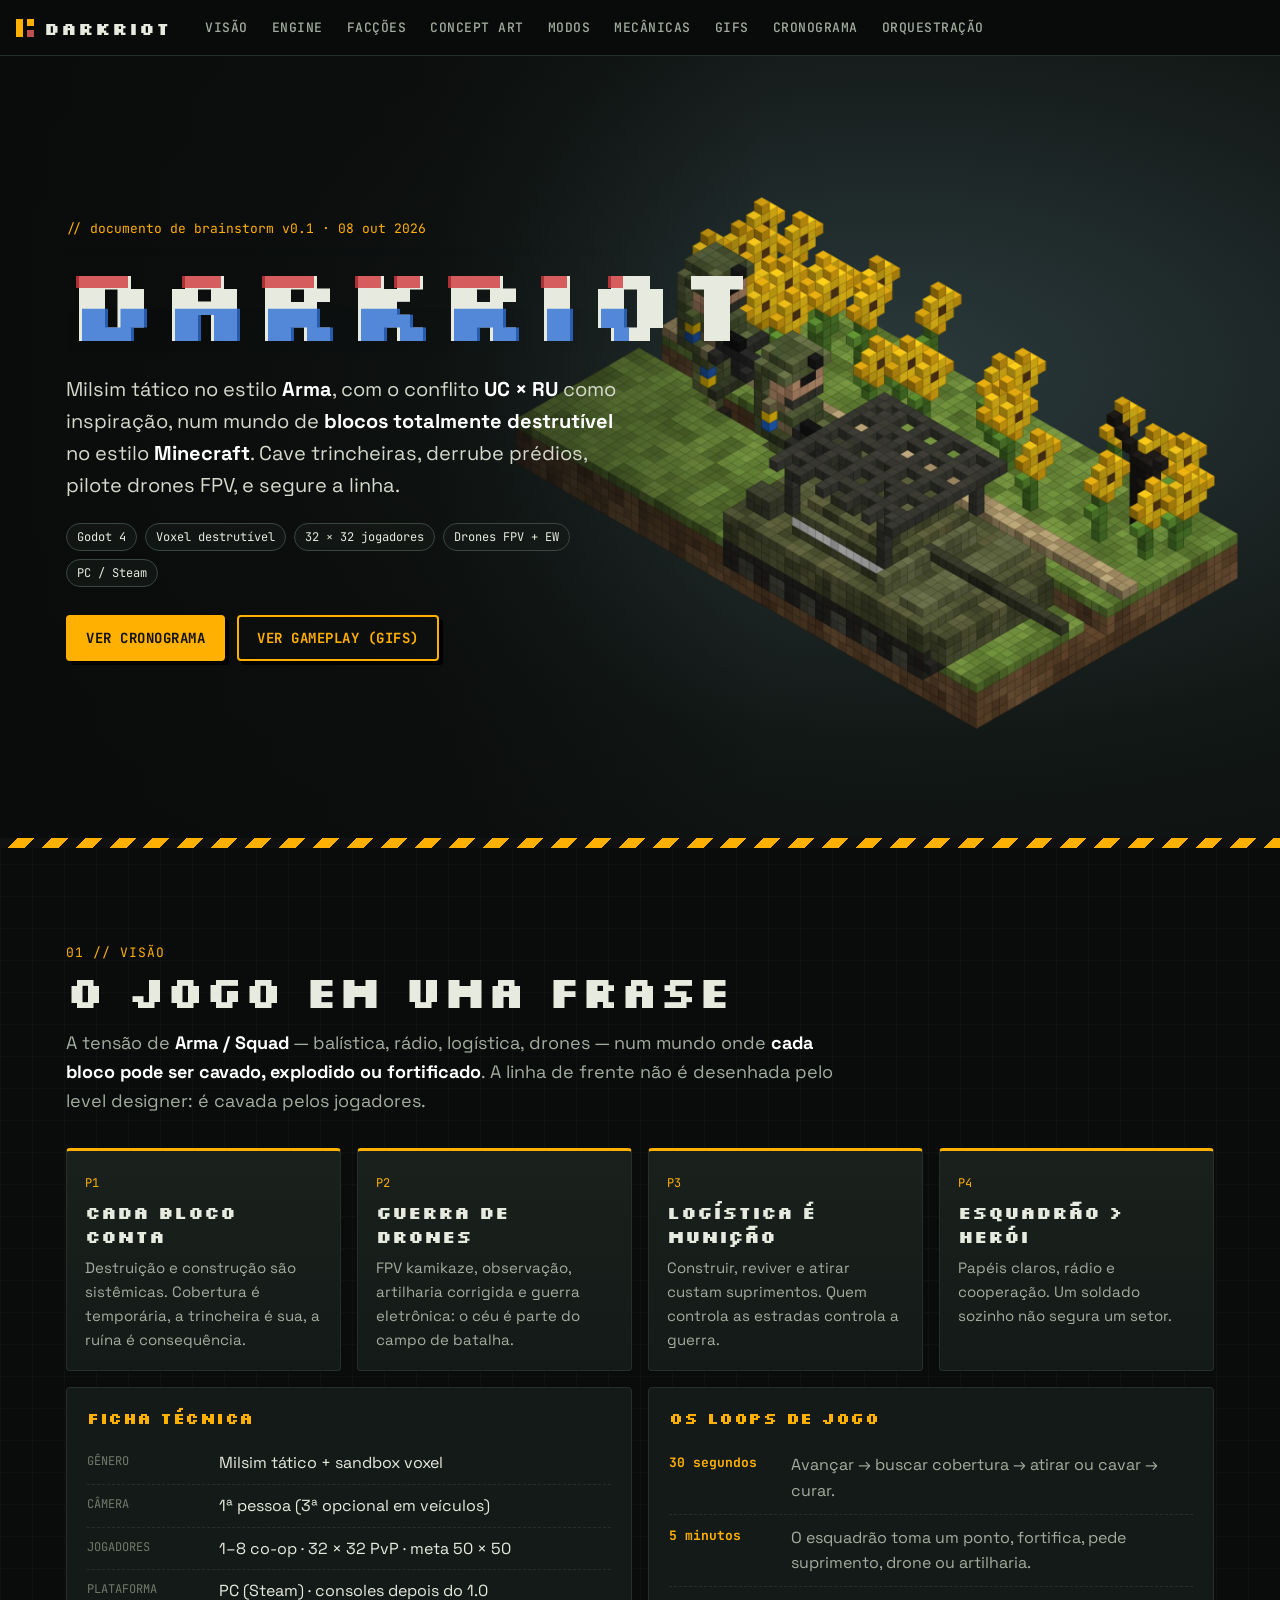
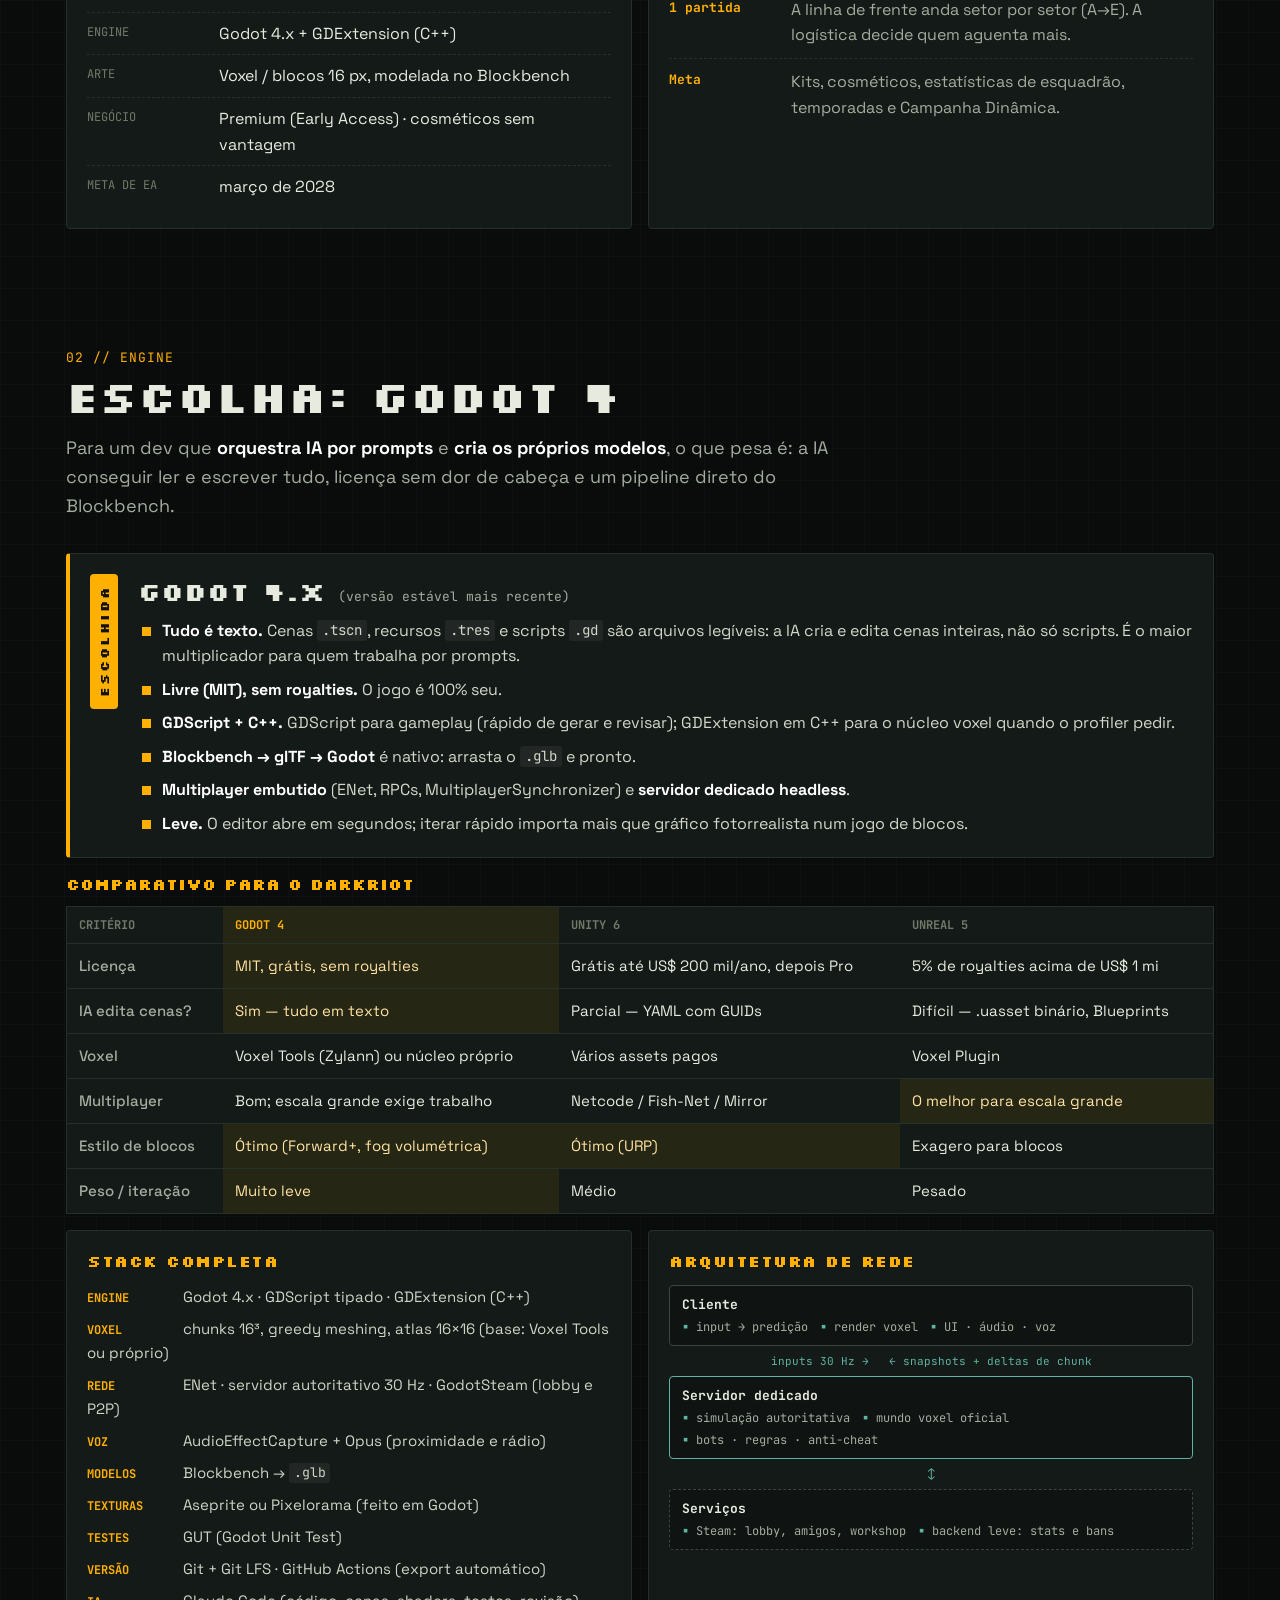
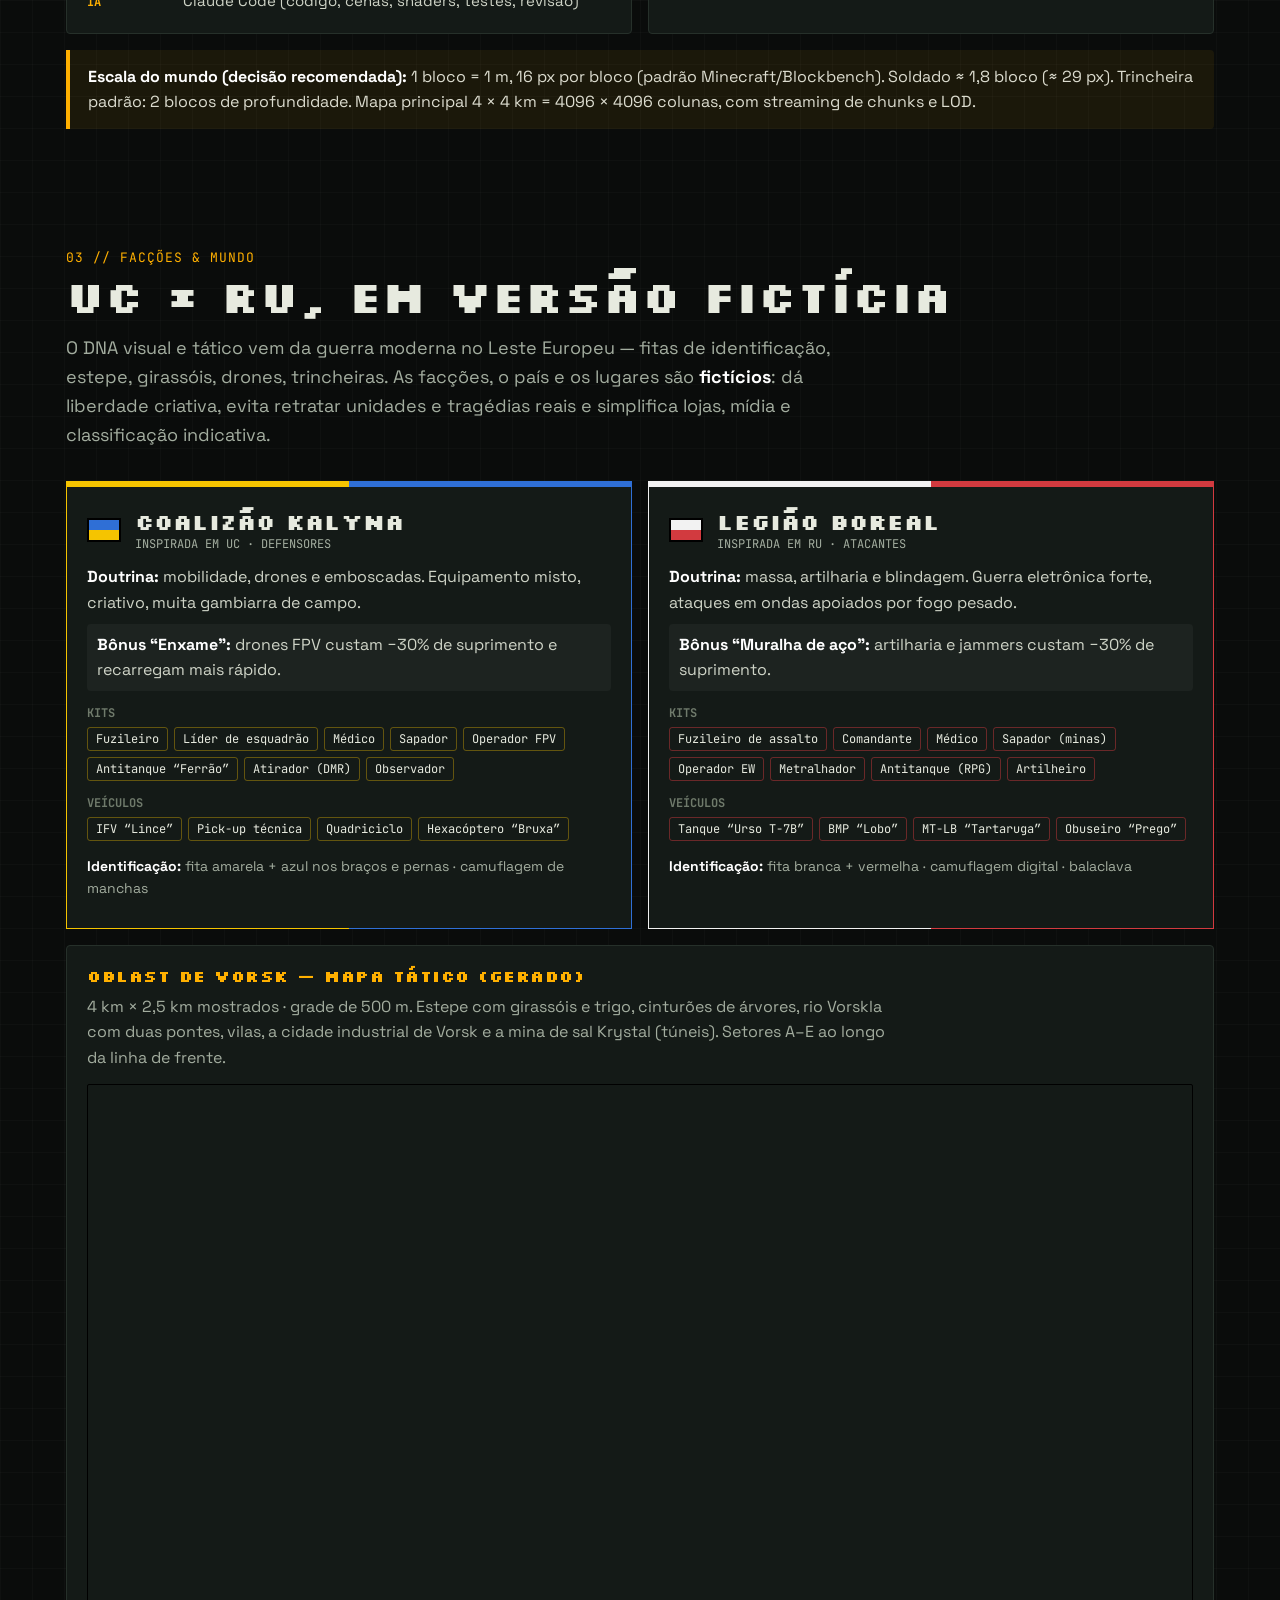
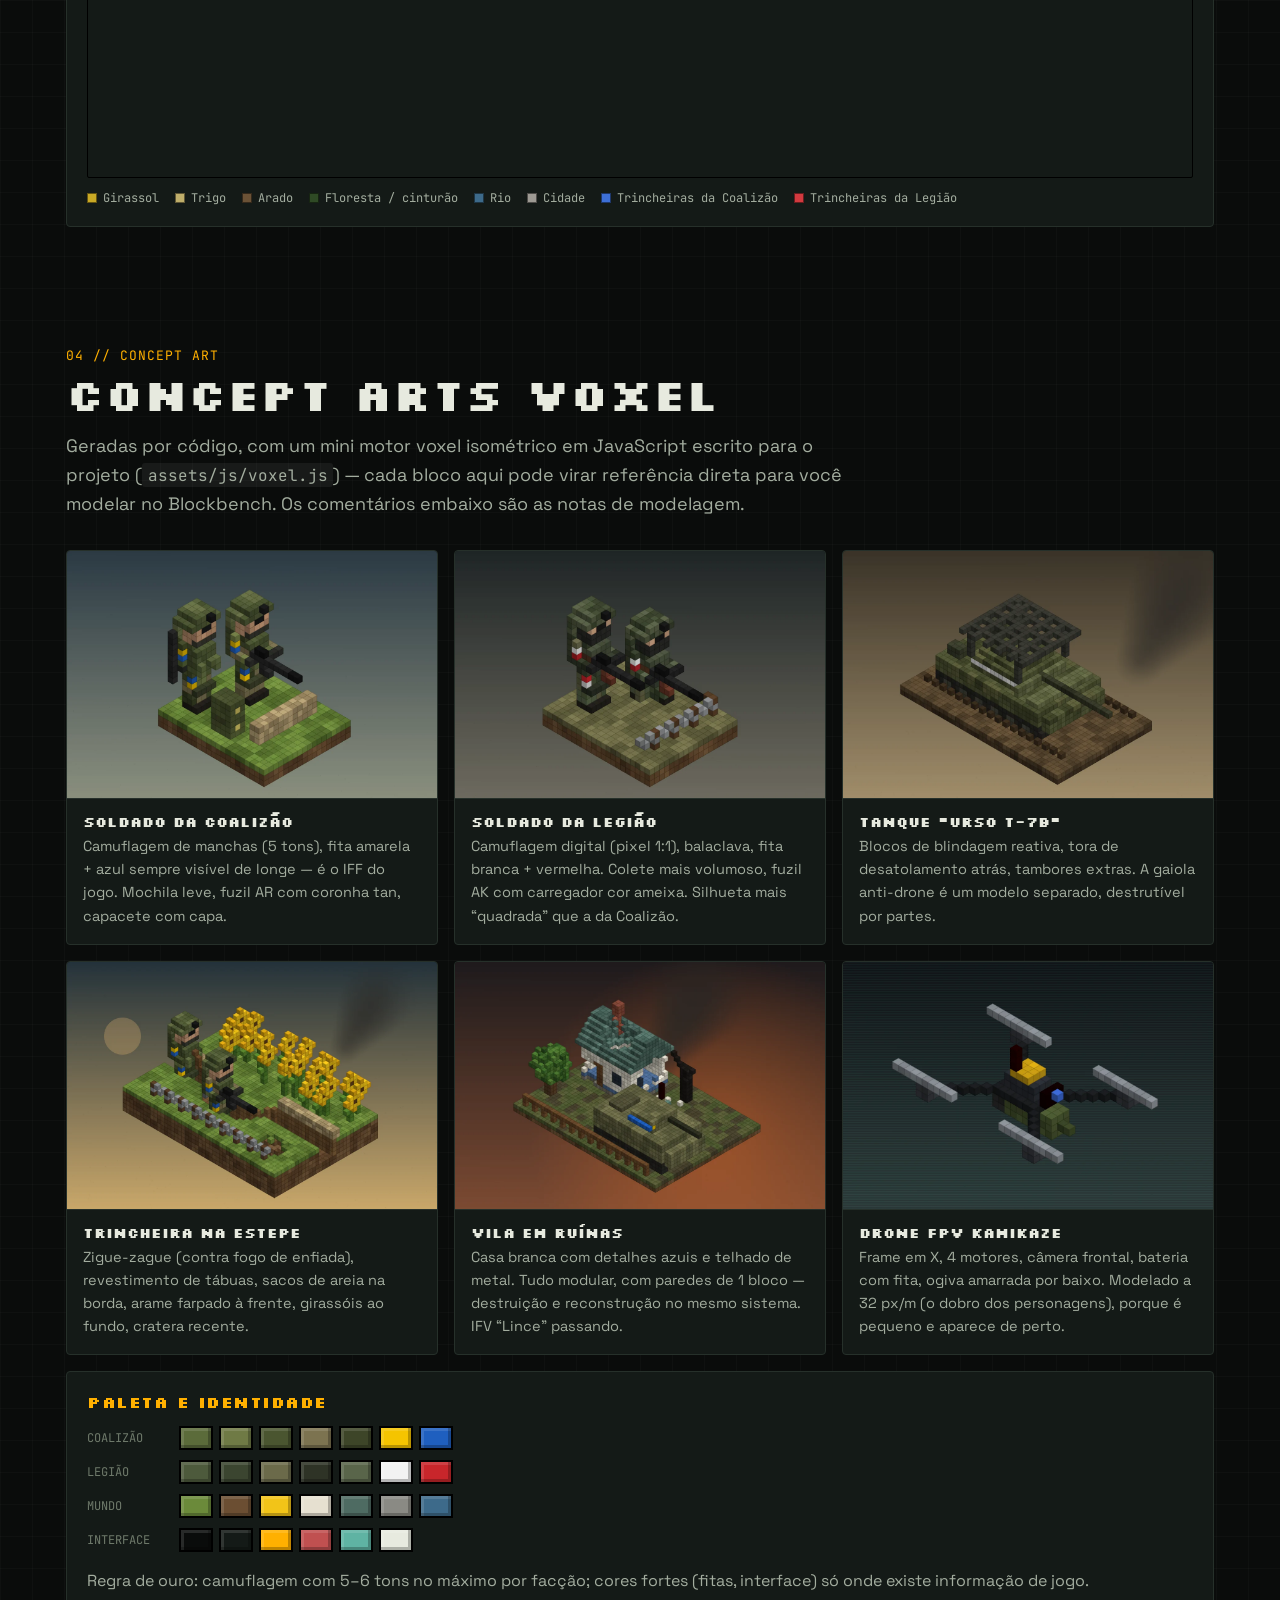
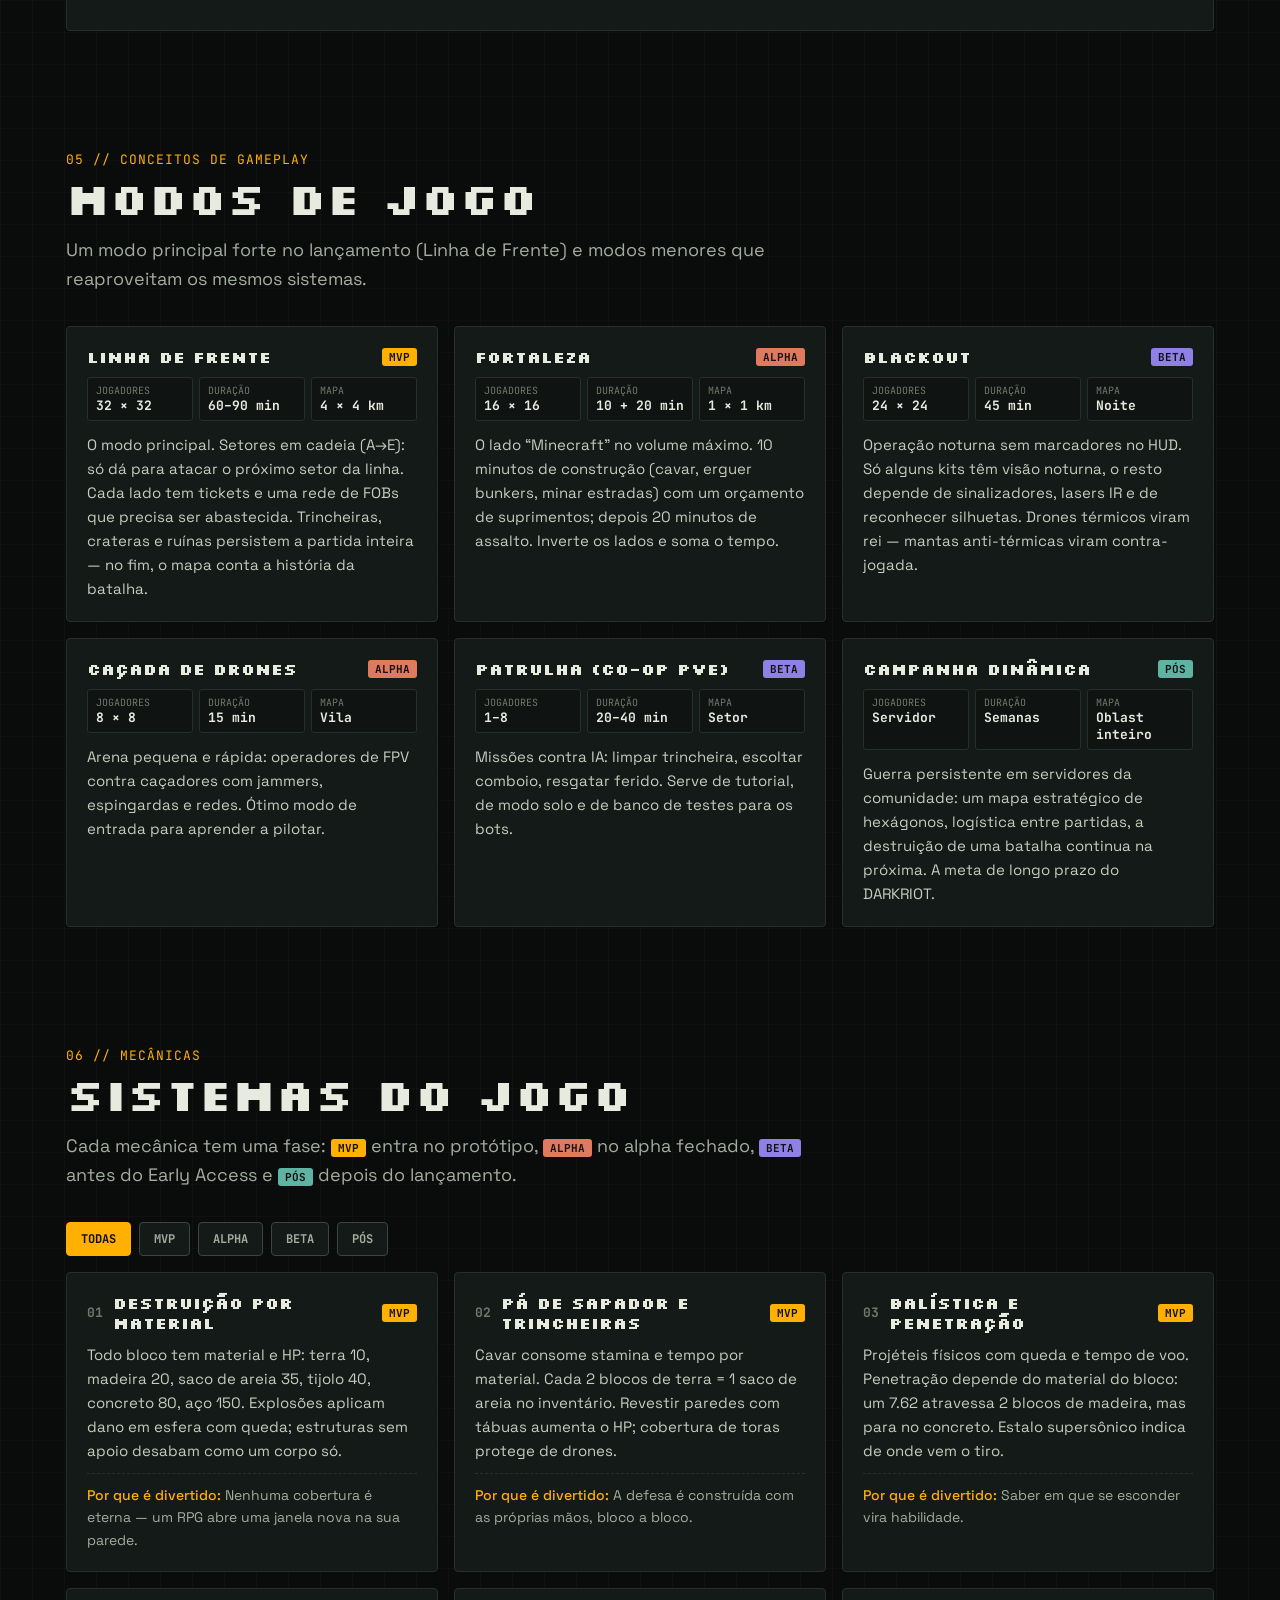
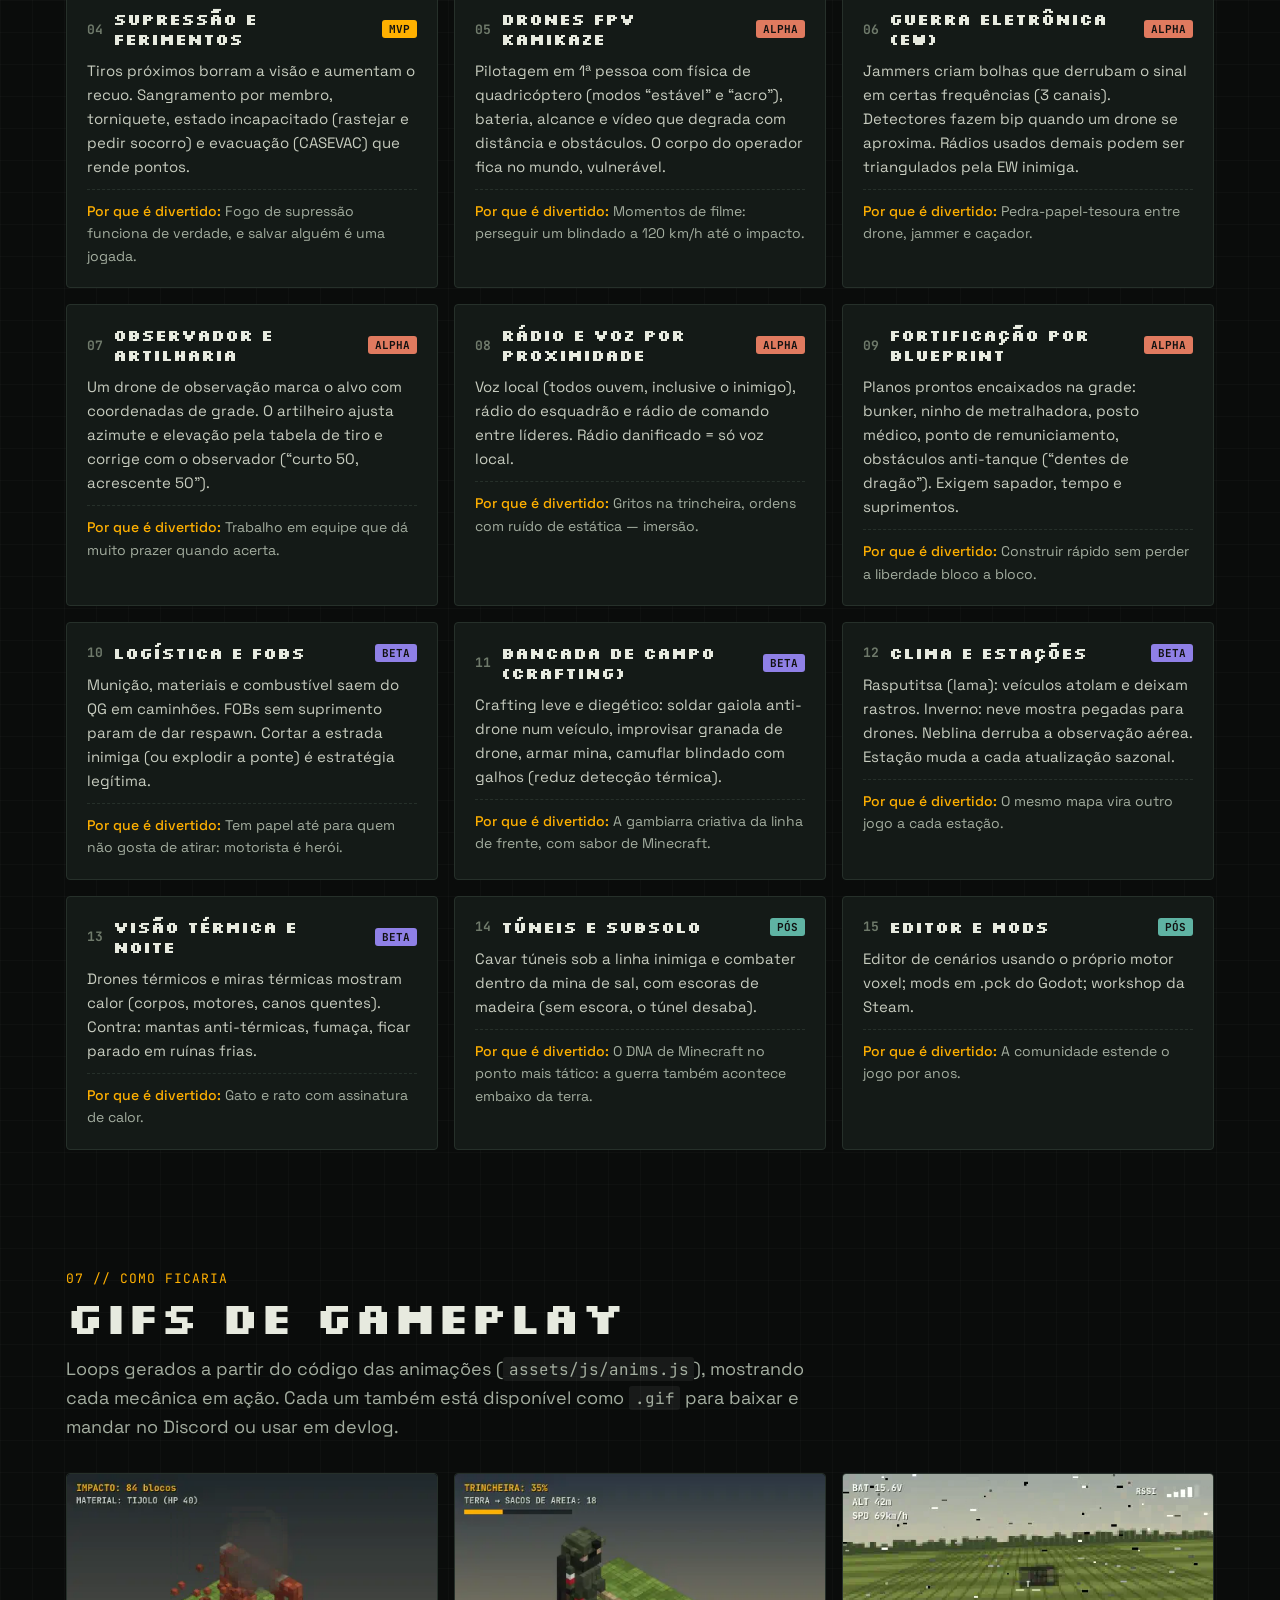
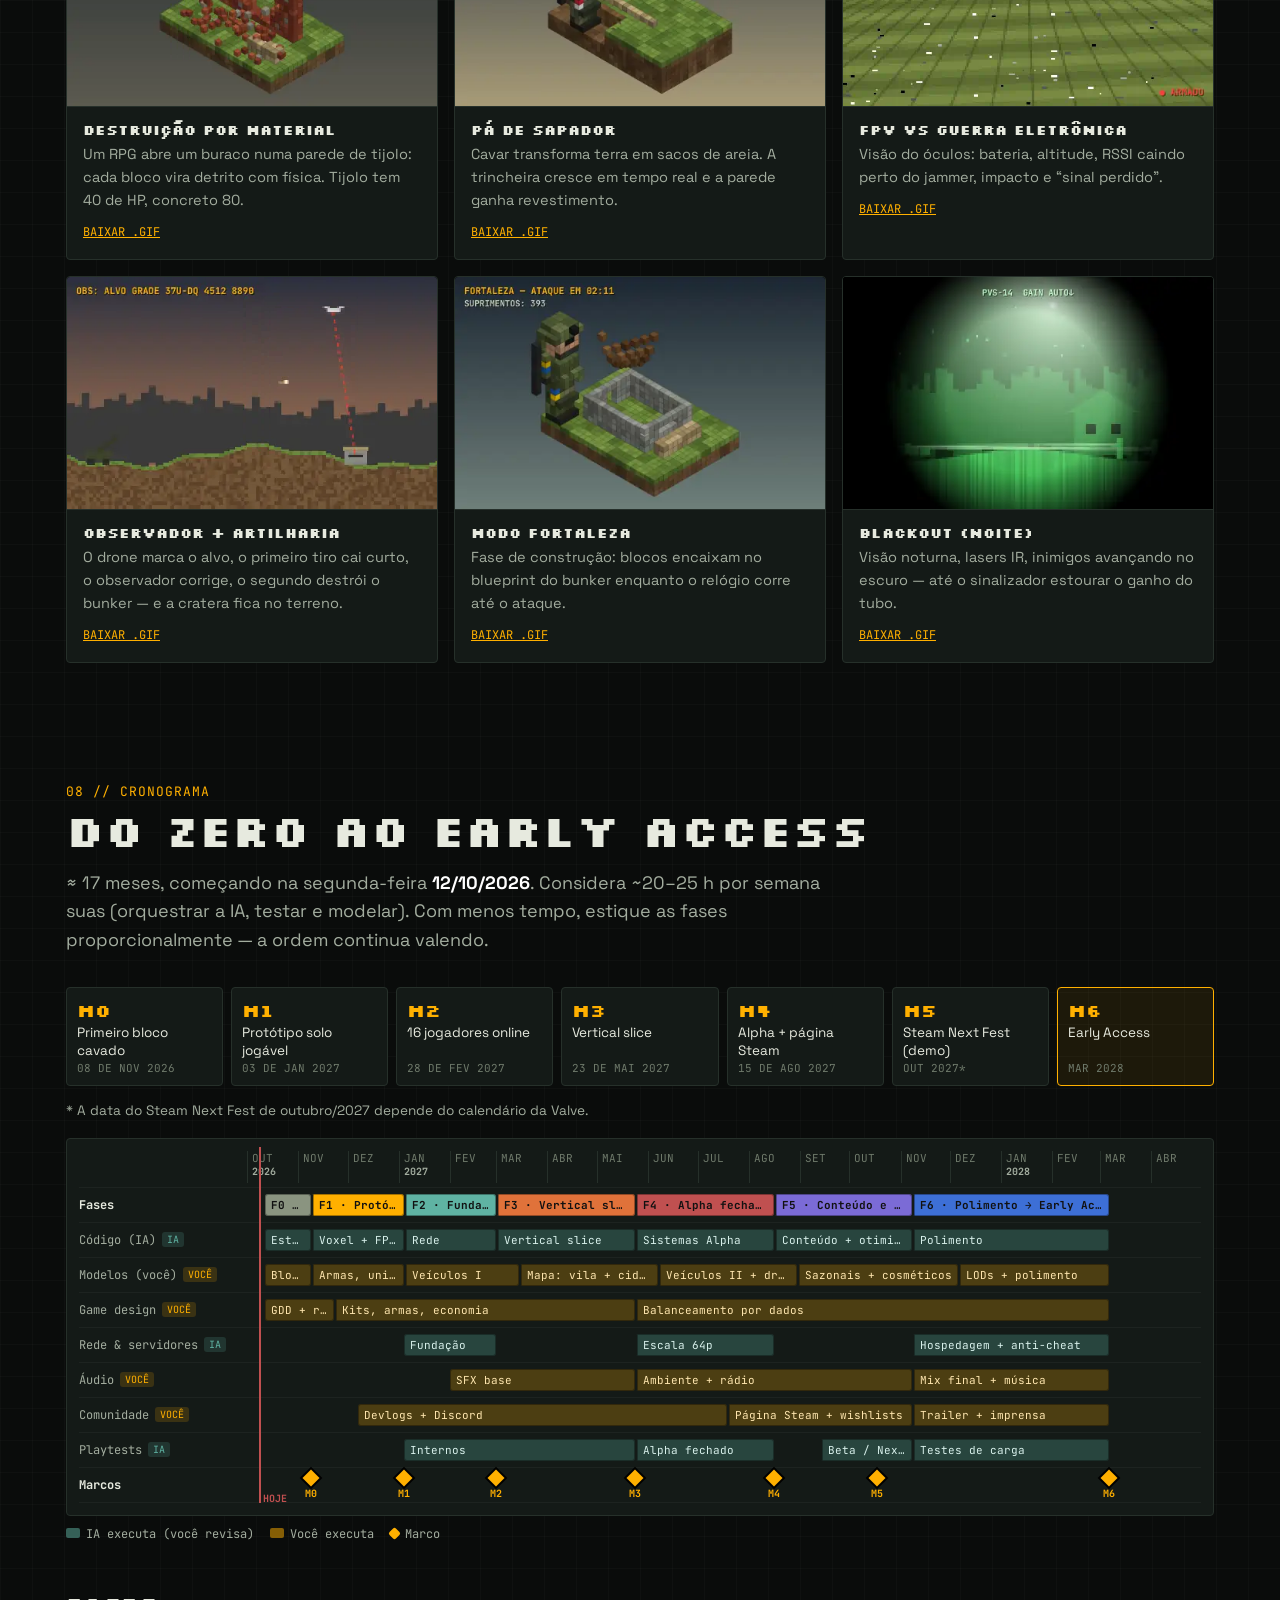
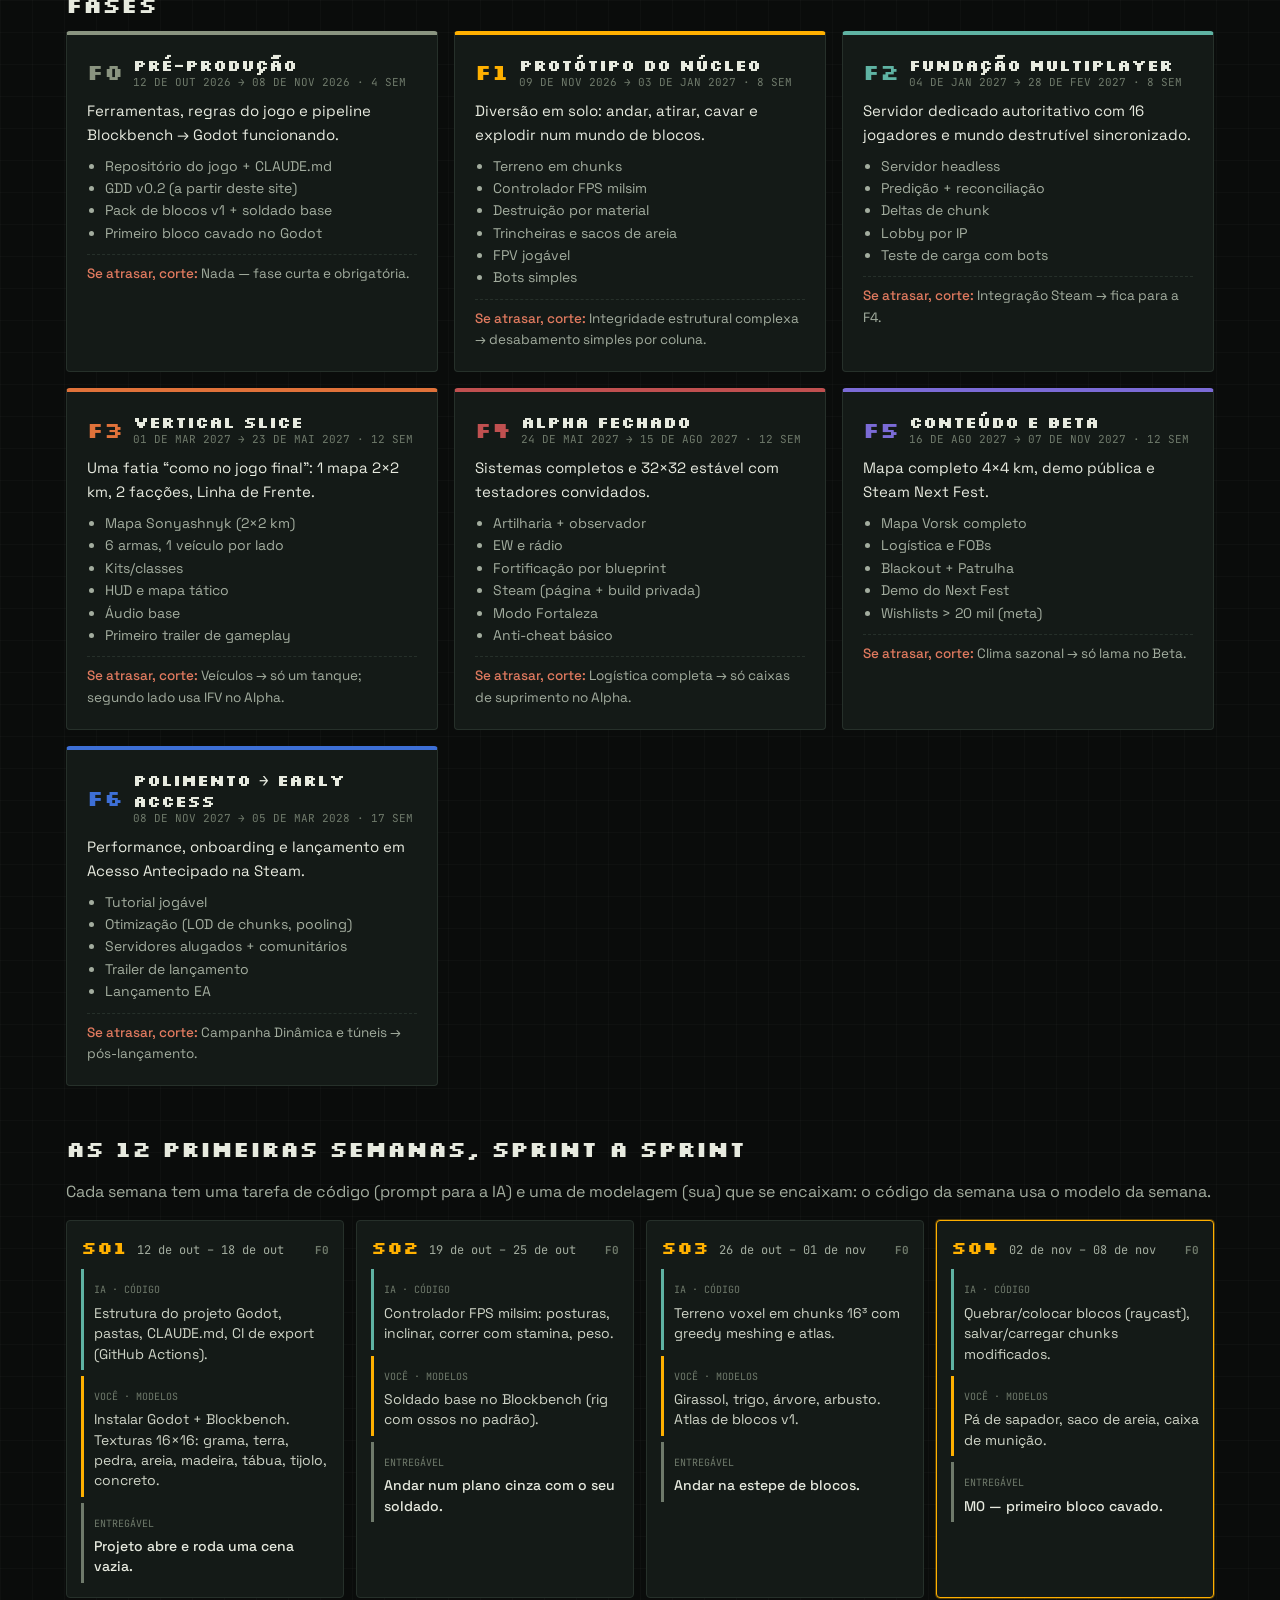
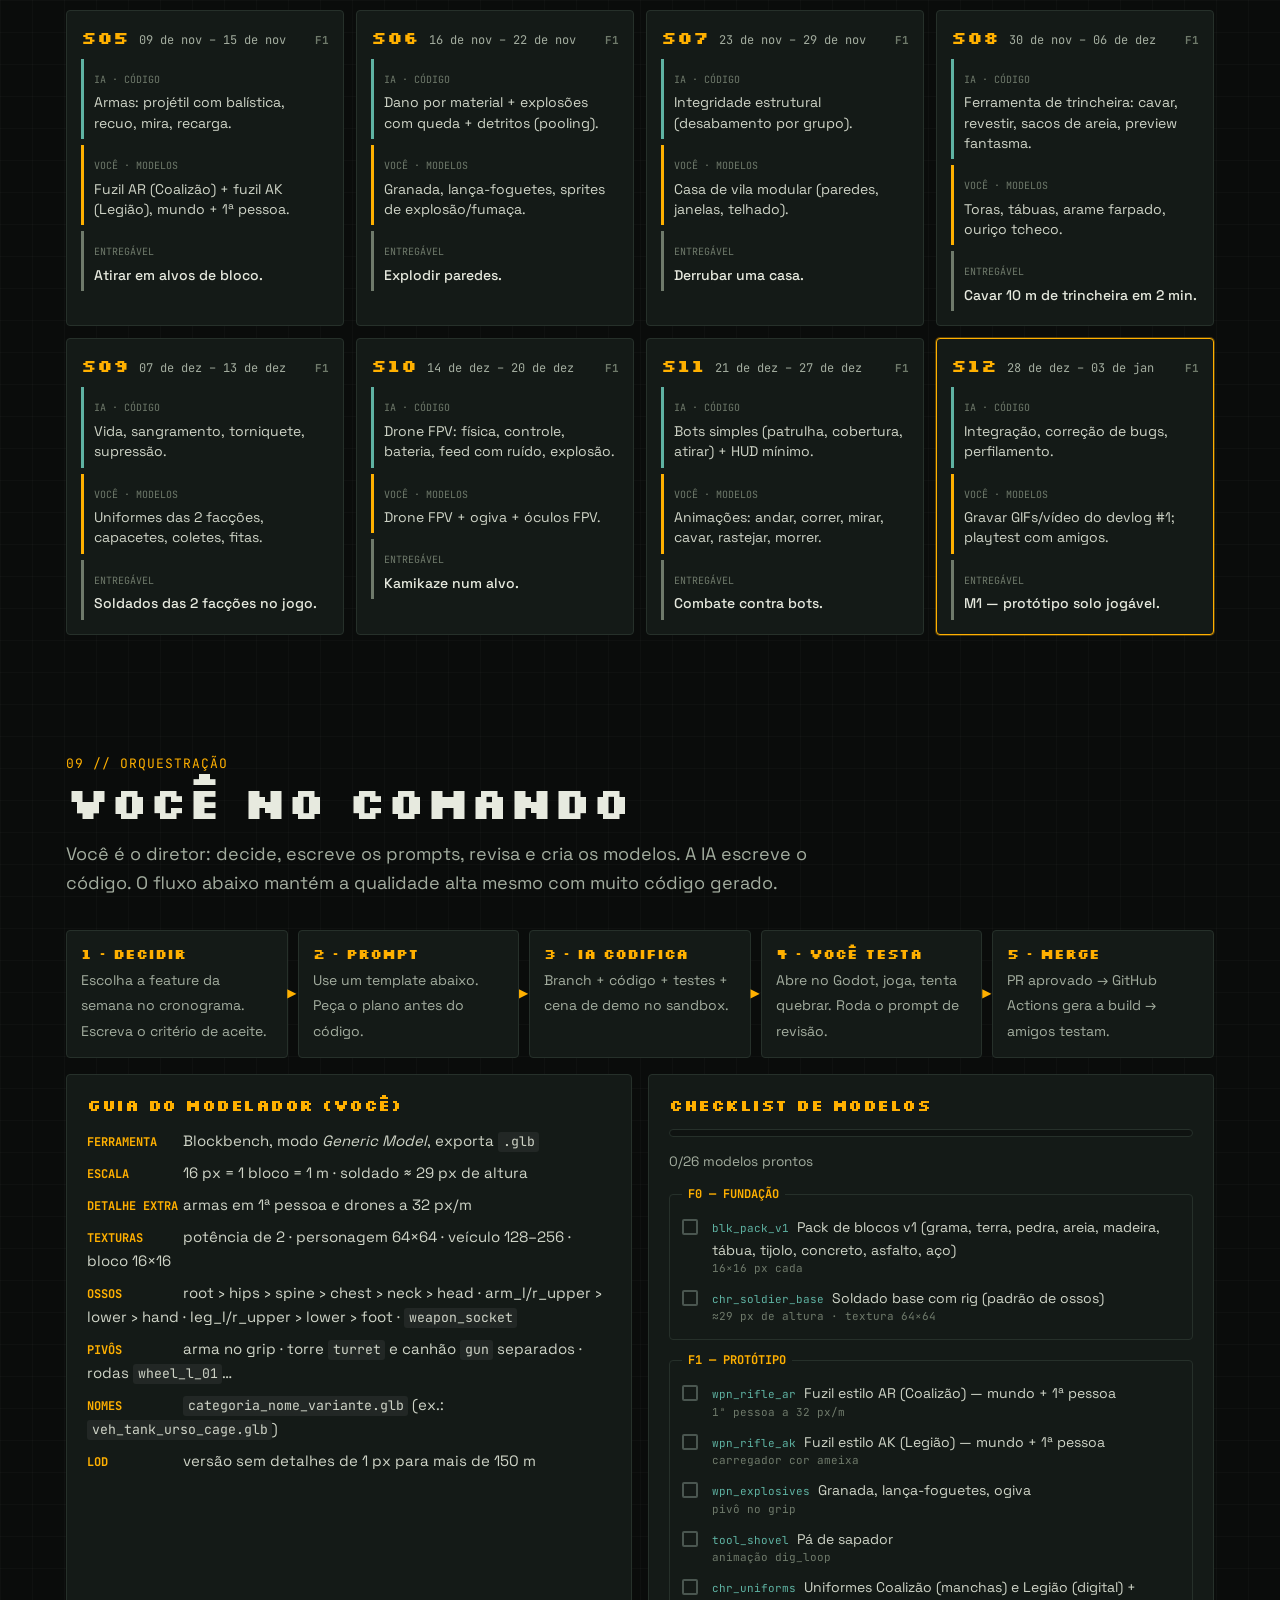
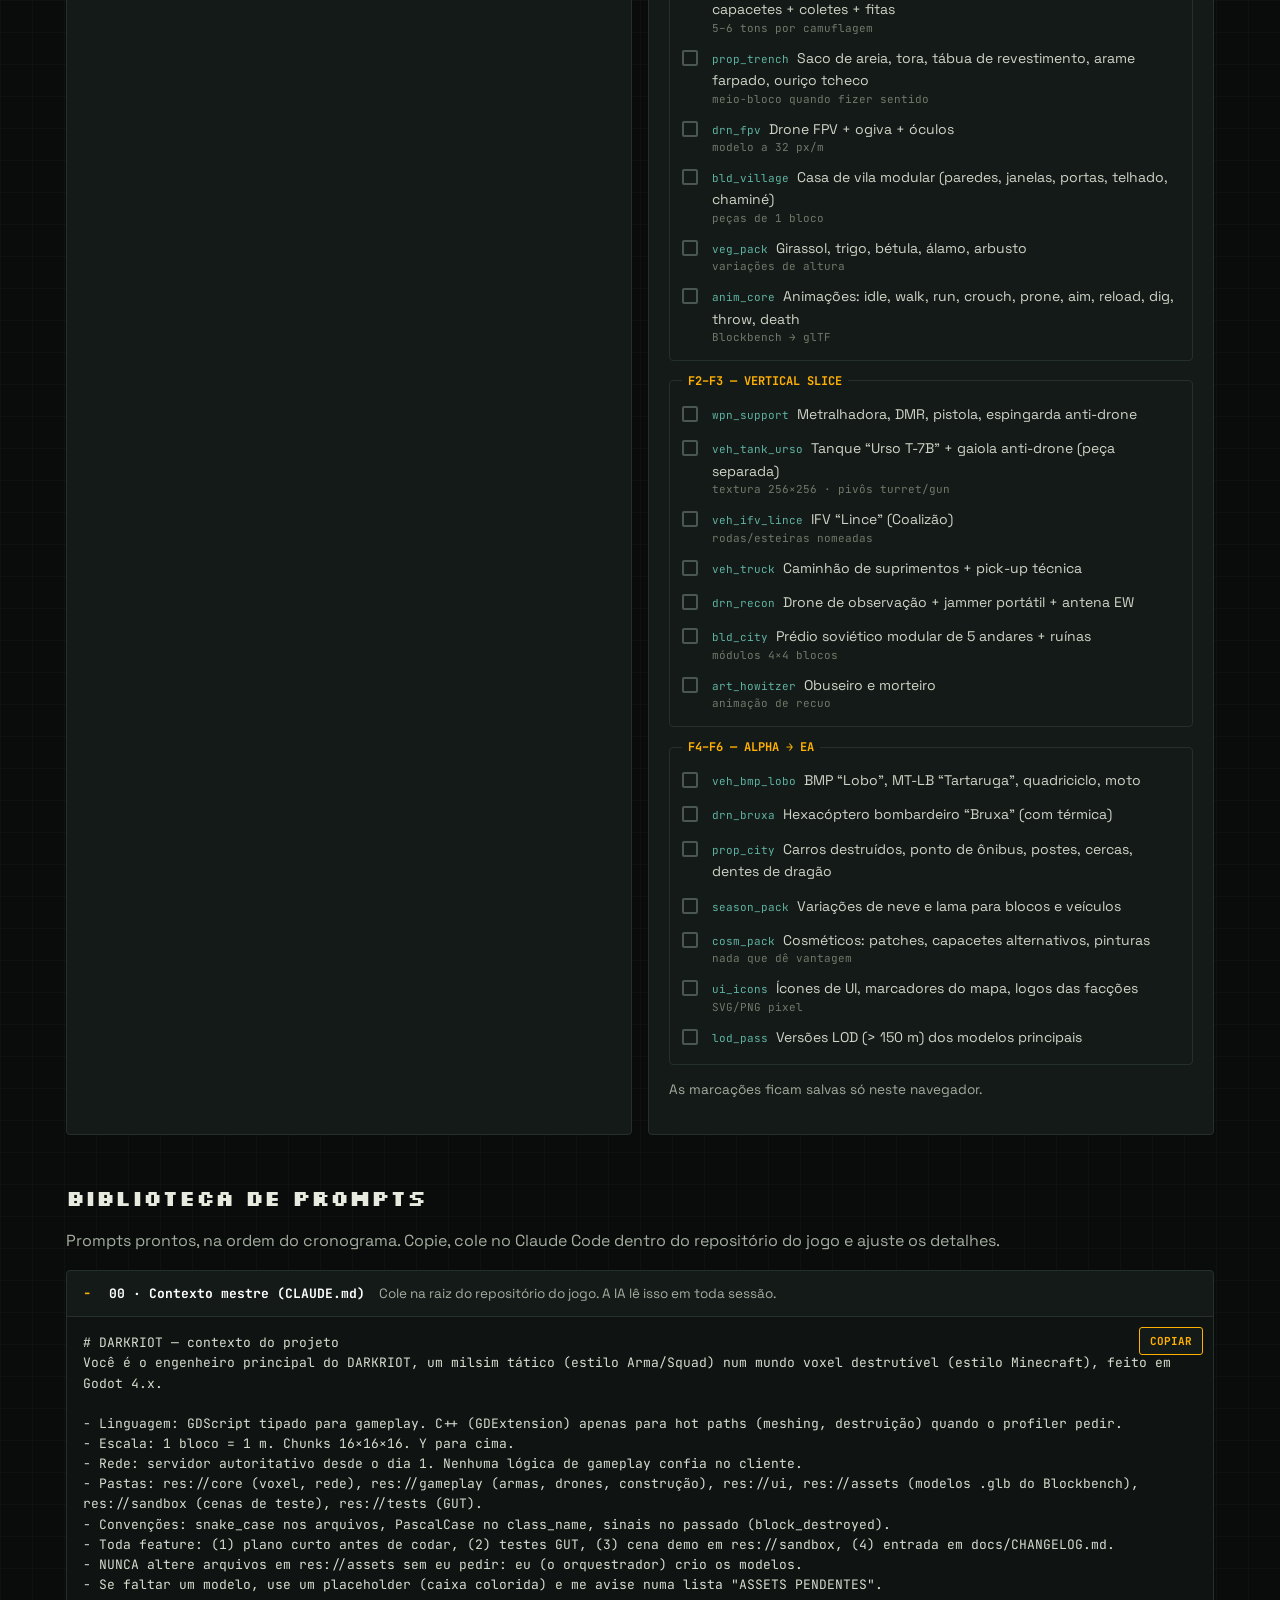
==== commit 5a2cd411: "Make the site scroll smoothly The page fought the reader while scrolling: - Highlighting the active " ====
--- a/index.html
+++ b/index.html
@@ -7,7 +7,7 @@
 <meta name="description" content="Brainstorm do DARKRIOT: milsim tático estilo Arma (UC × RU, facções fictícias) num mundo de blocos destrutível estilo Minecraft. Engine, concept arts, GIFs de gameplay, mecânicas e cronograma.">
 <meta property="og:title" content="DARKRIOT — Brainstorm">
 <meta property="og:description" content="Milsim tático num mundo de blocos destrutível. Engine, concept arts, mecânicas e cronograma.">
-<meta property="og:image" content="assets/gifs/destroy.gif">
+<meta property="og:image" content="assets/img/art-trench.webp">
 <meta name="theme-color" content="#0a0c0b">
 <link rel="icon" href="data:image/svg+xml,%3Csvg xmlns='http://www.w3.org/2000/svg' viewBox='0 0 16 16'%3E%3Crect width='16' height='16' fill='%230a0c0b'/%3E%3Crect x='2' y='2' width='5' height='12' fill='%23ffb000'/%3E%3Crect x='9' y='2' width='5' height='5' fill='%23ffb000'/%3E%3Crect x='9' y='9' width='5' height='5' fill='%23c05050'/%3E%3C/svg%3E">
 <link rel="preconnect" href="https://fonts.googleapis.com">
@@ -36,8 +36,8 @@
 
 <!-- ================= HERO ================= -->
 <section class="hero">
-  <canvas id="hero-art" aria-label="Diorama voxel: trincheira com soldados, tanque com gaiola e campo de girassóis"></canvas>
-  <canvas id="embers" aria-hidden="true"></canvas>
+  <img id="hero-art" src="assets/img/hero.webp" width="1800" height="1520" alt="Diorama voxel: trincheira com soldados, tanque com gaiola anti-drone e campo de girassóis" fetchpriority="high" decoding="async">
+  <div class="embers" aria-hidden="true"><i style="--x:8%;--d:9s;--w:-1s;--s:3px"></i><i style="--x:17%;--d:12s;--w:-6s;--s:2px"></i><i style="--x:26%;--d:8s;--w:-3s;--s:2px"></i><i style="--x:34%;--d:11s;--w:-8s;--s:3px"></i><i style="--x:43%;--d:10s;--w:-2s;--s:2px"></i><i style="--x:51%;--d:13s;--w:-9s;--s:2px"></i><i style="--x:58%;--d:9s;--w:-5s;--s:3px"></i><i style="--x:64%;--d:12s;--w:-1s;--s:2px"></i><i style="--x:71%;--d:8s;--w:-7s;--s:2px"></i><i style="--x:77%;--d:11s;--w:-4s;--s:3px"></i><i style="--x:83%;--d:10s;--w:-10s;--s:2px"></i><i style="--x:89%;--d:13s;--w:-3s;--s:2px"></i><i style="--x:94%;--d:9s;--w:-6s;--s:3px"></i><i style="--x:99%;--d:12s;--w:-2s;--s:2px"></i></div>
   <div class="hero-copy">
     <p class="kicker">// documento de brainstorm v0.1 · 08 out 2026</p>
     <h1 class="glitch" data-text="DARKRIOT">DARKRIOT</h1>
@@ -200,7 +200,10 @@
       <h3 class="card-title">Oblast de Vorsk — mapa tático (gerado)</h3>
       <p>4 km × 2,5 km mostrados · grade de 500 m. Estepe com girassóis e trigo, cinturões de árvores, rio Vorskla com duas pontes, vilas, a cidade industrial de Vorsk e a mina de sal Krystal (túneis). Setores A–E ao longo da linha de frente.</p>
     </div>
-    <canvas id="map" aria-label="Mapa tático procedural do Oblast de Vorsk com linha de frente e setores"></canvas>
+    <picture>
+      <source media="(max-width: 700px)" srcset="assets/img/map-narrow.webp" width="1260" height="789">
+      <img id="map" src="assets/img/map-wide.webp" width="2300" height="1438" loading="lazy" decoding="async" alt="Mapa tático do Oblast de Vorsk: campos, rio, vilas, a cidade de Vorsk, a mina de sal e a linha de frente com os setores A a E">
+    </picture>
     <ul class="legend">
       <li><i style="background:#c9a925"></i>Girassol</li><li><i style="background:#bfae6a"></i>Trigo</li><li><i style="background:#6b5236"></i>Arado</li>
       <li><i style="background:#2f4a25"></i>Floresta / cinturão</li><li><i style="background:#3d6a8a"></i>Rio</li><li><i style="background:#9d9a93"></i>Cidade</li>
@@ -214,20 +217,20 @@
   <div class="sec-head">
     <p class="sec-num">04 // concept art</p>
     <h2>Concept arts voxel</h2>
-    <p class="sec-sub">Renderizadas ao vivo por um mini motor voxel isométrico escrito para este site — cada bloco aqui pode virar referência direta para você modelar no Blockbench. Os comentários embaixo são as notas de modelagem.</p>
+    <p class="sec-sub">Geradas por código, com um mini motor voxel isométrico em JavaScript escrito para o projeto (<code>assets/js/voxel.js</code>) — cada bloco aqui pode virar referência direta para você modelar no Blockbench. Os comentários embaixo são as notas de modelagem.</p>
   </div>
   <div class="art-grid">
-    <figure class="art"><canvas data-art="coalizao" aria-label="Soldados da Coalizão em voxel"></canvas>
+    <figure class="art"><img src="assets/img/art-coalizao.webp" width="1200" height="800" loading="lazy" decoding="async" alt="Soldados da Coalizão em voxel">
       <figcaption><b>Soldado da Coalizão</b> Camuflagem de manchas (5 tons), fita amarela + azul sempre visível de longe — é o IFF do jogo. Mochila leve, fuzil AR com coronha tan, capacete com capa.</figcaption></figure>
-    <figure class="art"><canvas data-art="legiao" aria-label="Soldados da Legião em voxel"></canvas>
+    <figure class="art"><img src="assets/img/art-legiao.webp" width="1200" height="800" loading="lazy" decoding="async" alt="Soldados da Legião em voxel">
       <figcaption><b>Soldado da Legião</b> Camuflagem digital (pixel 1:1), balaclava, fita branca + vermelha. Colete mais volumoso, fuzil AK com carregador cor ameixa. Silhueta mais “quadrada” que a da Coalizão.</figcaption></figure>
-    <figure class="art"><canvas data-art="tank" aria-label="Tanque voxel com gaiola anti-drone"></canvas>
+    <figure class="art"><img src="assets/img/art-tank.webp" width="1200" height="800" loading="lazy" decoding="async" alt="Tanque voxel com gaiola anti-drone">
       <figcaption><b>Tanque “Urso T-7B”</b> Blocos de blindagem reativa, tora de desatolamento atrás, tambores extras. A gaiola anti-drone é um modelo separado, destrutível por partes.</figcaption></figure>
-    <figure class="art"><canvas data-art="trench" aria-label="Diorama de trincheira no campo de girassóis"></canvas>
+    <figure class="art"><img src="assets/img/art-trench.webp" width="1200" height="800" loading="lazy" decoding="async" alt="Diorama de trincheira no campo de girassóis">
       <figcaption><b>Trincheira na estepe</b> Zigue-zague (contra fogo de enfiada), revestimento de tábuas, sacos de areia na borda, arame farpado à frente, girassóis ao fundo, cratera recente.</figcaption></figure>
-    <figure class="art"><canvas data-art="village" aria-label="Vila em ruínas com IFV"></canvas>
+    <figure class="art"><img src="assets/img/art-village.webp" width="1200" height="800" loading="lazy" decoding="async" alt="Vila em ruínas com IFV">
       <figcaption><b>Vila em ruínas</b> Casa branca com detalhes azuis e telhado de metal. Tudo modular, com paredes de 1 bloco — destruição e reconstrução no mesmo sistema. IFV “Lince” passando.</figcaption></figure>
-    <figure class="art"><canvas data-art="fpv" aria-label="Drone FPV kamikaze voxel"></canvas>
+    <figure class="art"><img src="assets/img/art-fpv.webp" width="1200" height="800" loading="lazy" decoding="async" alt="Drone FPV kamikaze voxel">
       <figcaption><b>Drone FPV kamikaze</b> Frame em X, 4 motores, câmera frontal, bateria com fita, ogiva amarrada por baixo. Modelado a 32 px/m (o dobro dos personagens), porque é pequeno e aparece de perto.</figcaption></figure>
   </div>
 
@@ -275,20 +278,20 @@
   <div class="sec-head">
     <p class="sec-num">07 // como ficaria</p>
     <h2>GIFs de gameplay</h2>
-    <p class="sec-sub">Loops animados ao vivo mostrando cada mecânica em ação. Cada um também está disponível como <code>.gif</code> de verdade para baixar e mandar no Discord ou usar em devlog.</p>
+    <p class="sec-sub">Loops gerados a partir do código das animações (<code>assets/js/anims.js</code>), mostrando cada mecânica em ação. Cada um também está disponível como <code>.gif</code> para baixar e mandar no Discord ou usar em devlog.</p>
   </div>
   <div class="gif-grid">
-    <figure class="gif"><canvas data-anim="destroy" aria-label="Animação: RPG destrói parede de tijolos bloco a bloco"></canvas>
+    <figure class="gif"><picture><source media="(prefers-reduced-motion: reduce)" srcset="assets/img/anim-destroy-still.webp"><img src="assets/img/anim-destroy.webp" width="480" height="300" loading="lazy" decoding="async" alt="Animação: RPG destrói parede de tijolos bloco a bloco"></picture>
       <figcaption><b>Destruição por material</b><span>Um RPG abre um buraco numa parede de tijolo: cada bloco vira detrito com física. Tijolo tem 40 de HP, concreto 80.</span><a href="assets/gifs/destroy.gif" download>baixar .gif</a></figcaption></figure>
-    <figure class="gif"><canvas data-anim="dig" aria-label="Animação: soldado cava trincheira e terra vira sacos de areia"></canvas>
+    <figure class="gif"><picture><source media="(prefers-reduced-motion: reduce)" srcset="assets/img/anim-dig-still.webp"><img src="assets/img/anim-dig.webp" width="480" height="300" loading="lazy" decoding="async" alt="Animação: soldado cava trincheira e terra vira sacos de areia"></picture>
       <figcaption><b>Pá de sapador</b><span>Cavar transforma terra em sacos de areia. A trincheira cresce em tempo real e a parede ganha revestimento.</span><a href="assets/gifs/dig.gif" download>baixar .gif</a></figcaption></figure>
-    <figure class="gif"><canvas data-anim="fpv" aria-label="Animação: visão do óculos de um drone FPV mergulhando num tanque"></canvas>
+    <figure class="gif"><picture><source media="(prefers-reduced-motion: reduce)" srcset="assets/img/anim-fpv-still.webp"><img src="assets/img/anim-fpv.webp" width="480" height="300" loading="lazy" decoding="async" alt="Animação: visão do óculos de um drone FPV mergulhando num tanque"></picture>
       <figcaption><b>FPV vs guerra eletrônica</b><span>Visão do óculos: bateria, altitude, RSSI caindo perto do jammer, impacto e “sinal perdido”.</span><a href="assets/gifs/fpv.gif" download>baixar .gif</a></figcaption></figure>
-    <figure class="gif"><canvas data-anim="artillery" aria-label="Animação: observador corrige tiro de artilharia até destruir bunker"></canvas>
+    <figure class="gif"><picture><source media="(prefers-reduced-motion: reduce)" srcset="assets/img/anim-artillery-still.webp"><img src="assets/img/anim-artillery.webp" width="480" height="300" loading="lazy" decoding="async" alt="Animação: observador corrige tiro de artilharia até destruir bunker"></picture>
       <figcaption><b>Observador + artilharia</b><span>O drone marca o alvo, o primeiro tiro cai curto, o observador corrige, o segundo destrói o bunker — e a cratera fica no terreno.</span><a href="assets/gifs/artillery.gif" download>baixar .gif</a></figcaption></figure>
-    <figure class="gif"><canvas data-anim="build" aria-label="Animação: bunker sendo construído bloco a bloco no modo Fortaleza"></canvas>
+    <figure class="gif"><picture><source media="(prefers-reduced-motion: reduce)" srcset="assets/img/anim-build-still.webp"><img src="assets/img/anim-build.webp" width="480" height="300" loading="lazy" decoding="async" alt="Animação: bunker sendo construído bloco a bloco no modo Fortaleza"></picture>
       <figcaption><b>Modo Fortaleza</b><span>Fase de construção: blocos encaixam no blueprint do bunker enquanto o relógio corre até o ataque.</span><a href="assets/gifs/build.gif" download>baixar .gif</a></figcaption></figure>
-    <figure class="gif"><canvas data-anim="nvg" aria-label="Animação: visão noturna com lasers infravermelhos e sinalizador"></canvas>
+    <figure class="gif"><picture><source media="(prefers-reduced-motion: reduce)" srcset="assets/img/anim-nvg-still.webp"><img src="assets/img/anim-nvg.webp" width="480" height="300" loading="lazy" decoding="async" alt="Animação: visão noturna com lasers infravermelhos e sinalizador"></picture>
       <figcaption><b>Blackout (noite)</b><span>Visão noturna, lasers IR, inimigos avançando no escuro — até o sinalizador estourar o ganho do tubo.</span><a href="assets/gifs/nvg.gif" download>baixar .gif</a></figcaption></figure>
   </div>
 </section>
@@ -377,13 +380,9 @@
 <footer class="foot">
   <div class="hazard" aria-hidden="true"></div>
   <p><b>DARKRIOT</b> · brainstorm vivo · facções, lugares e veículos são fictícios.</p>
-  <p class="muted small">Concept arts e GIFs gerados por código (canvas) neste repositório · hospedado no GitHub Pages.</p>
+  <p class="muted small">Concept arts, mapa e GIFs gerados por código neste repositório · hospedado no GitHub Pages.</p>
 </footer>
 
-<script src="assets/js/voxel.js"></script>
-<script src="assets/js/models.js"></script>
-<script src="assets/js/art.js"></script>
-<script src="assets/js/anims.js"></script>
 <script src="assets/js/main.js"></script>
 </body>
 </html>
--- a/assets/css/style.css
+++ b/assets/css/style.css
@@ -43,15 +43,14 @@
 b { color: #fff; font-weight: 700; }
 .muted { color: var(--mute); }
 .small { font-size: 0.85rem; }
-canvas { display: block; }
+img { display: block; max-width: 100%; height: auto; }
 
 /* ---------- topbar ---------- */
 .topbar {
   position: sticky; top: 0; z-index: 50;
   display: flex; align-items: center; gap: 24px;
   padding: 0 16px; height: 56px;
-  background: rgba(10, 12, 11, 0.86);
-  backdrop-filter: blur(10px);
+  background: rgba(10, 12, 11, 0.97);
   border-bottom: 1px solid var(--line);
 }
 .brand { display: flex; align-items: center; gap: 10px; font: 700 18px var(--pix); color: var(--ink); text-decoration: none; letter-spacing: 1px; flex: none; }
@@ -75,8 +74,11 @@
   background: radial-gradient(ellipse at 70% 40%, #2b3a3c 0%, #121816 55%, var(--bg) 100%);
   overflow: hidden;
 }
-#hero-art { position: absolute; right: -2%; top: 4%; width: 64%; height: 92%; }
-#embers { position: absolute; inset: 0; width: 100%; height: 100%; pointer-events: none; }
+#hero-art { position: absolute; right: -2%; top: 4%; width: 64%; height: 92%; max-width: none; object-fit: contain; }
+.embers { position: absolute; inset: 0; overflow: hidden; pointer-events: none; z-index: 1; }
+.embers i { position: absolute; left: var(--x); bottom: -10px; width: var(--s); height: var(--s); background: #ffb347; opacity: 0;
+  animation: ember var(--d) linear var(--w) infinite; will-change: transform, opacity; }
+@keyframes ember { 0% { transform: translate3d(0, 0, 0); opacity: 0; } 10% { opacity: 0.8; } 70% { opacity: 0.5; } 100% { transform: translate3d(-30px, -760px, 0); opacity: 0; } }
 .hero::after { content: ""; position: absolute; inset: 0; pointer-events: none;
   background: linear-gradient(90deg, rgba(10, 12, 11, 0.96) 0%, rgba(10, 12, 11, 0.75) 34%, rgba(10, 12, 11, 0) 60%); }
 .hero-copy { position: relative; z-index: 2; max-width: 1180px; width: 100%; margin: 0 auto; padding: 64px 16px 88px; }
@@ -99,7 +101,7 @@
 .glitch::after { color: var(--uc2); clip-path: inset(58% 0 0 0); transform: translate(3px, 0); animation: gl2 2.7s infinite steps(1); opacity: 0.8; }
 @keyframes gl1 { 0%, 92%, 100% { transform: translate(0); opacity: 0; } 93% { transform: translate(-4px, -1px); opacity: 0.8; } 96% { transform: translate(3px, 1px); opacity: 0.8; } }
 @keyframes gl2 { 0%, 88%, 100% { transform: translate(0); opacity: 0; } 89% { transform: translate(4px, 1px); opacity: 0.8; } 94% { transform: translate(-3px, 0); opacity: 0.8; } }
-@media (prefers-reduced-motion: reduce) { .glitch::before, .glitch::after { animation: none; opacity: 0; } html { scroll-behavior: auto; } }
+@media (prefers-reduced-motion: reduce) { .glitch::before, .glitch::after { animation: none; opacity: 0; } .embers { display: none; } html { scroll-behavior: auto; } }
 
 /* ---------- sections ---------- */
 .sec { max-width: 1180px; margin: 0 auto; padding: 96px 16px 24px; }
@@ -185,15 +187,15 @@
 .id { margin-top: 14px; font-size: 14px; color: var(--mute); }
 .map-wrap { margin-top: 16px; }
 .map-head p { color: var(--mute); margin: -6px 0 14px; max-width: 820px; }
-#map { width: 100%; aspect-ratio: 16 / 10; border: 1px solid #000; border-radius: 2px; image-rendering: pixelated; }
+#map { width: 100%; border: 1px solid #000; border-radius: 2px; }
 .legend { list-style: none; padding: 0; margin: 12px 0 0; display: flex; flex-wrap: wrap; gap: 6px 16px; font: 12px var(--mono); color: var(--mute); }
 .legend i { display: inline-block; width: 10px; height: 10px; margin-right: 6px; vertical-align: -1px; border: 1px solid rgba(0, 0, 0, 0.5); }
 
 /* concept art */
 .art-grid, .gif-grid { display: grid; grid-template-columns: repeat(3, 1fr); gap: 16px; }
 .art, .gif { margin: 0; background: var(--panel); border: 1px solid var(--line); border-radius: var(--r); overflow: hidden; display: flex; flex-direction: column; }
-.art canvas { width: 100%; aspect-ratio: 3 / 2; }
-.gif canvas { width: 100%; aspect-ratio: 16 / 10; background: #000; }
+.art img { width: 100%; aspect-ratio: 3 / 2; background: #1b2322; }
+.gif img { width: 100%; aspect-ratio: 16 / 10; background: #000; }
 .art figcaption, .gif figcaption { padding: 14px 16px 16px; font-size: 14.5px; color: var(--mute); border-top: 1px solid var(--line); flex: 1; }
 .art figcaption b, .gif figcaption b { display: block; font: 700 14px var(--pix); color: var(--ink); margin-bottom: 4px; }
 .gif figcaption span { display: block; margin-bottom: 8px; }
@@ -297,7 +299,7 @@
 .step:not(:last-child)::after { content: "▶"; position: absolute; right: -10px; top: 50%; transform: translateY(-50%); color: var(--amber); font-size: 12px; z-index: 1; }
 .progress { height: 8px; background: var(--bg2); border: 1px solid var(--line); border-radius: 99px; overflow: hidden; }
 #asset-bar { height: 100%; width: 0; background: repeating-linear-gradient(-45deg, var(--amber) 0 6px, #d99600 6px 12px); transition: width 0.3s; }
-.asset-list { display: grid; gap: 12px; max-height: 520px; overflow-y: auto; padding-right: 4px; }
+.asset-list { display: grid; gap: 12px; }
 .asset-group { border: 1px solid var(--line); border-radius: var(--r); padding: 8px 12px 10px; margin: 0; }
 .asset-group legend { font: 700 12px var(--mono); color: var(--amber); padding: 0 6px; text-transform: uppercase; }
 .asset { display: grid; grid-template-columns: 22px 1fr; gap: 8px; padding: 6px 0; cursor: pointer; align-items: start; }
@@ -319,7 +321,7 @@
 .prompt summary b { font: 700 13px var(--mono); }
 .prompt summary span { font-size: 13.5px; color: var(--mute); }
 .pbody { position: relative; border-top: 1px solid var(--line); }
-.pbody pre { margin: 0; padding: 16px; max-height: 420px; overflow: auto; white-space: pre-wrap; word-break: break-word; font: 13px/1.55 var(--mono); color: #d7dccf; background: var(--bg2); }
+.pbody pre { margin: 0; padding: 16px; white-space: pre-wrap; word-break: break-word; font: 13px/1.55 var(--mono); color: #d7dccf; background: var(--bg2); }
 .pbody pre code { background: none; padding: 0; font-size: inherit; }
 .copy { position: absolute; top: 10px; right: 10px; font: 700 11px var(--mono); text-transform: uppercase; padding: 6px 10px; border-radius: 3px; border: 1px solid var(--amber); background: var(--panel); color: var(--amber); cursor: pointer; z-index: 1; }
 .copy:hover { background: var(--amber); color: #111; }
@@ -351,6 +353,7 @@
   .brand { font-size: 15px; }
   .hero { flex-direction: column; align-items: stretch; min-height: 0; }
   #hero-art { position: relative; right: auto; top: auto; width: 100%; height: 300px; }
+  .embers i:nth-child(odd) { display: none; }
   .hero::after { background: linear-gradient(180deg, rgba(10, 12, 11, 0) 0%, rgba(10, 12, 11, 0) 180px, rgba(10, 12, 11, 0.9) 300px); }
   .hero-copy { padding-top: 8px; }
   .two-col, .factions, .pillars, .grid-3, .art-grid, .gif-grid { grid-template-columns: 1fr; }
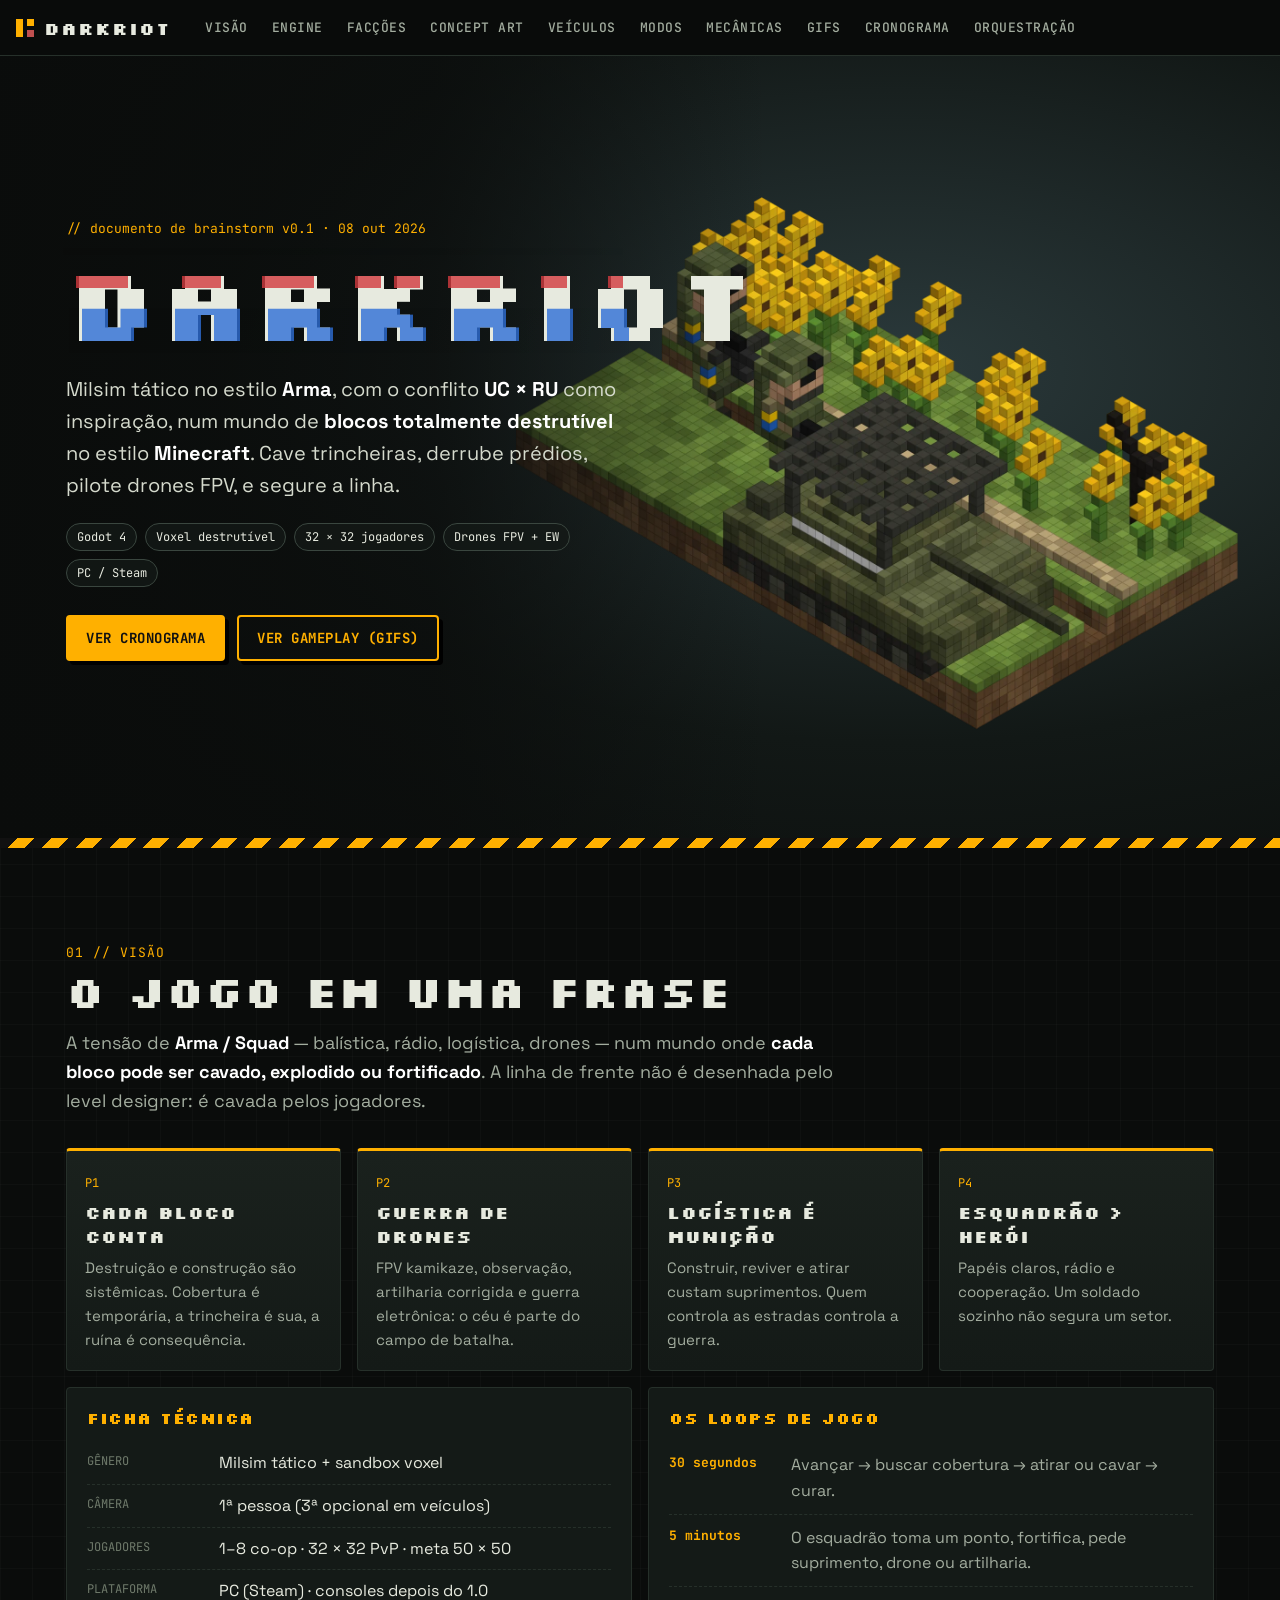
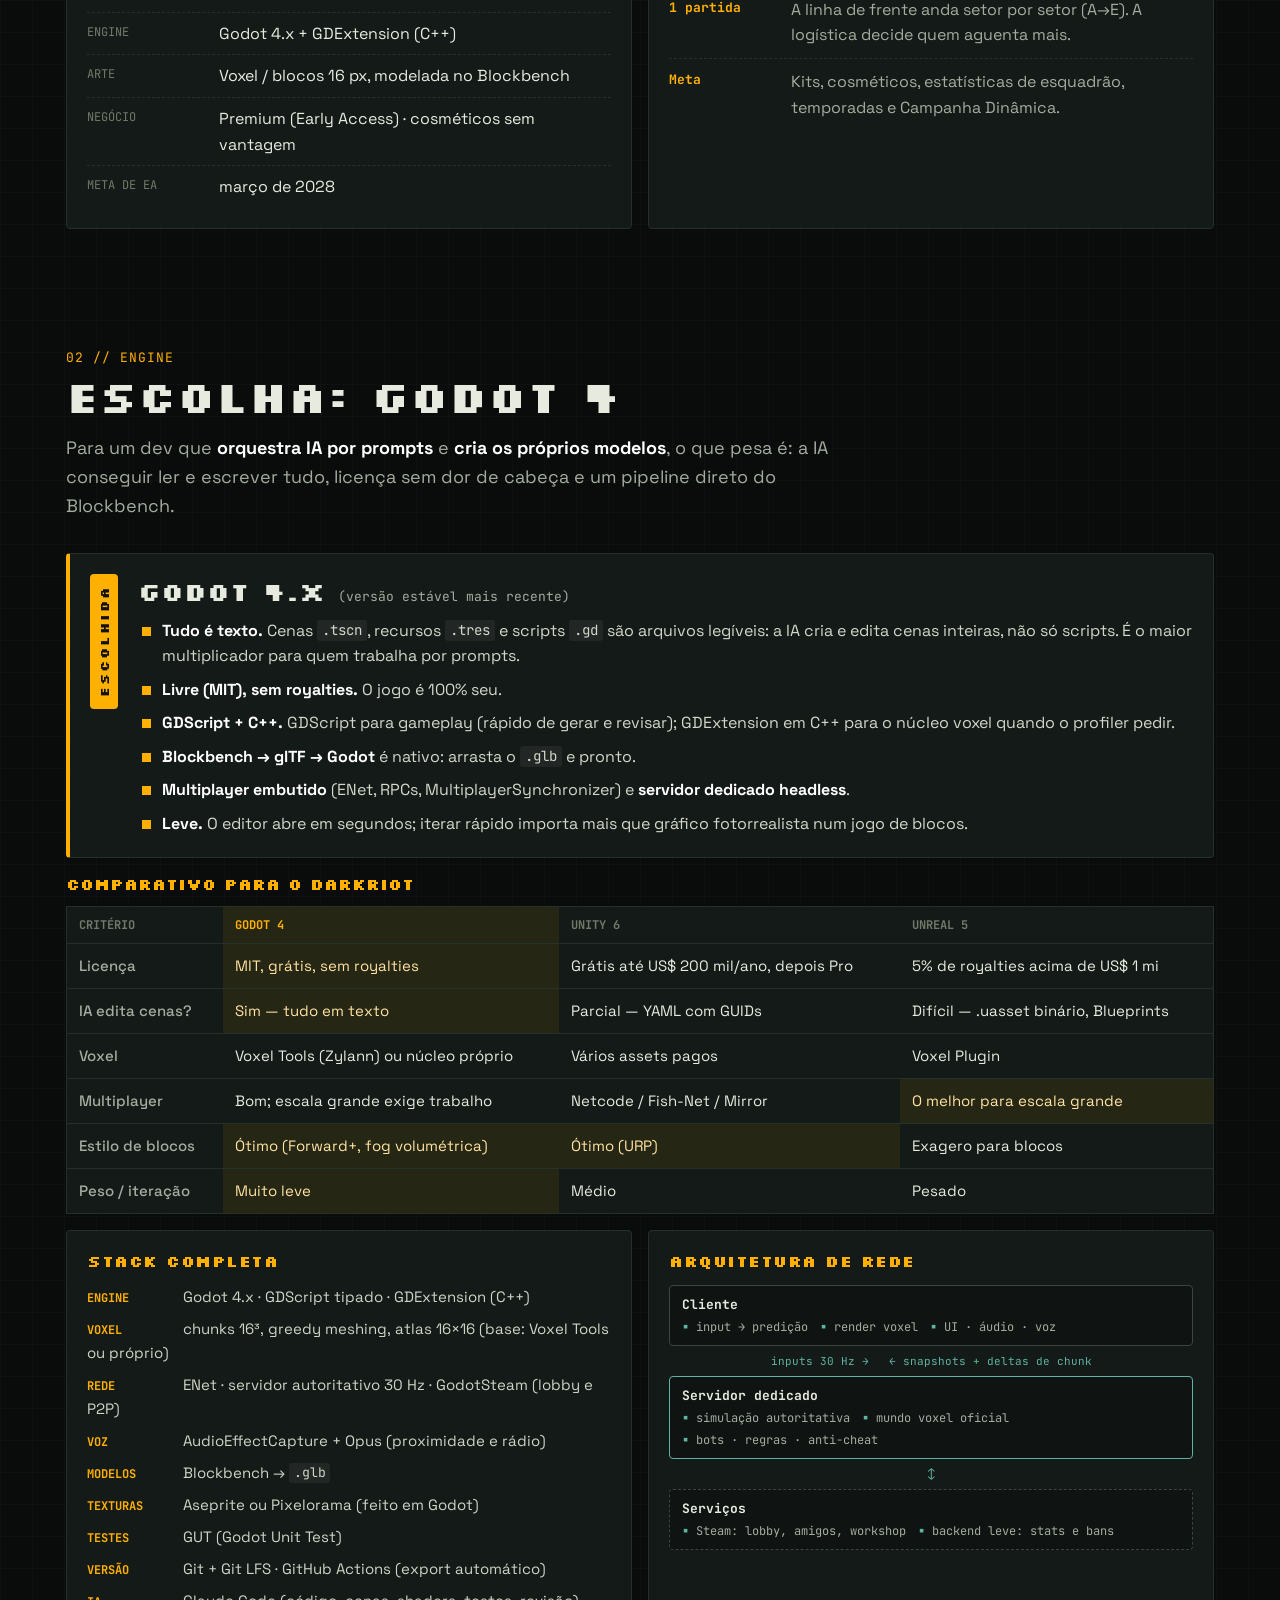
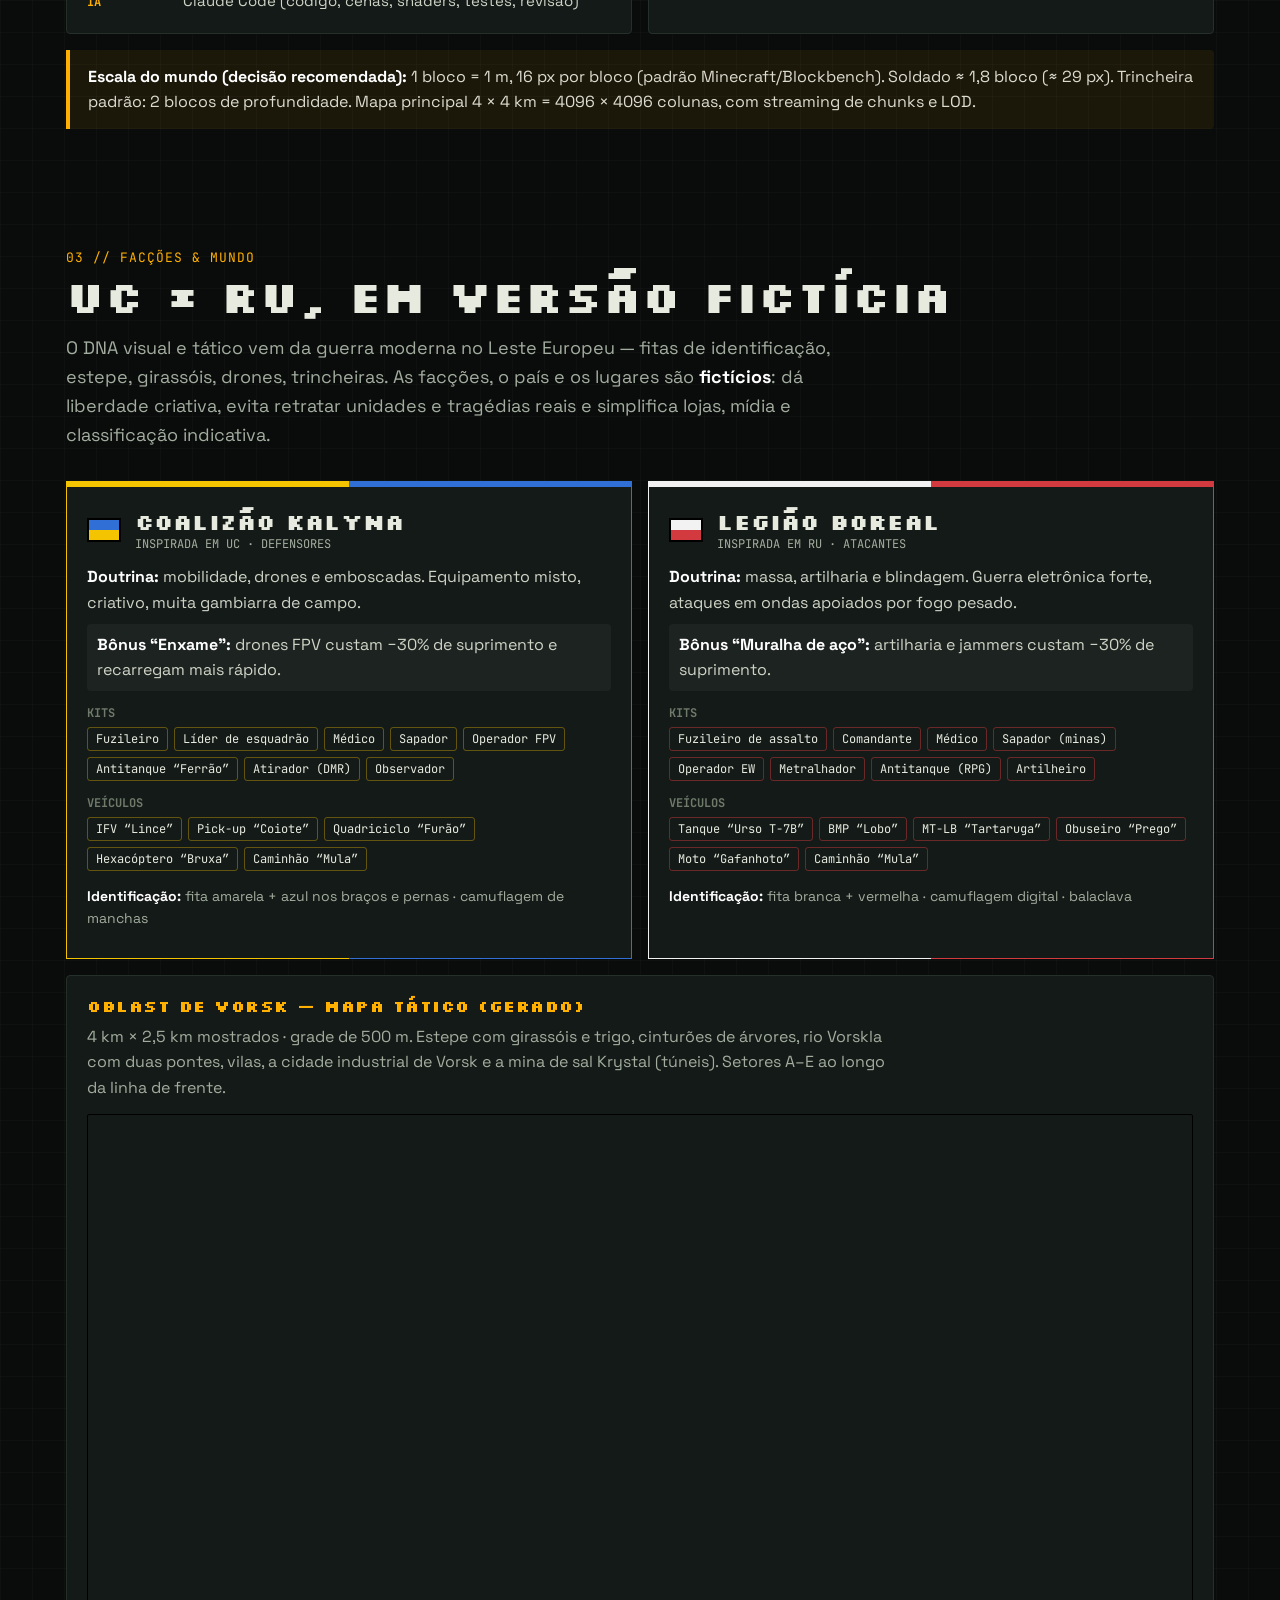
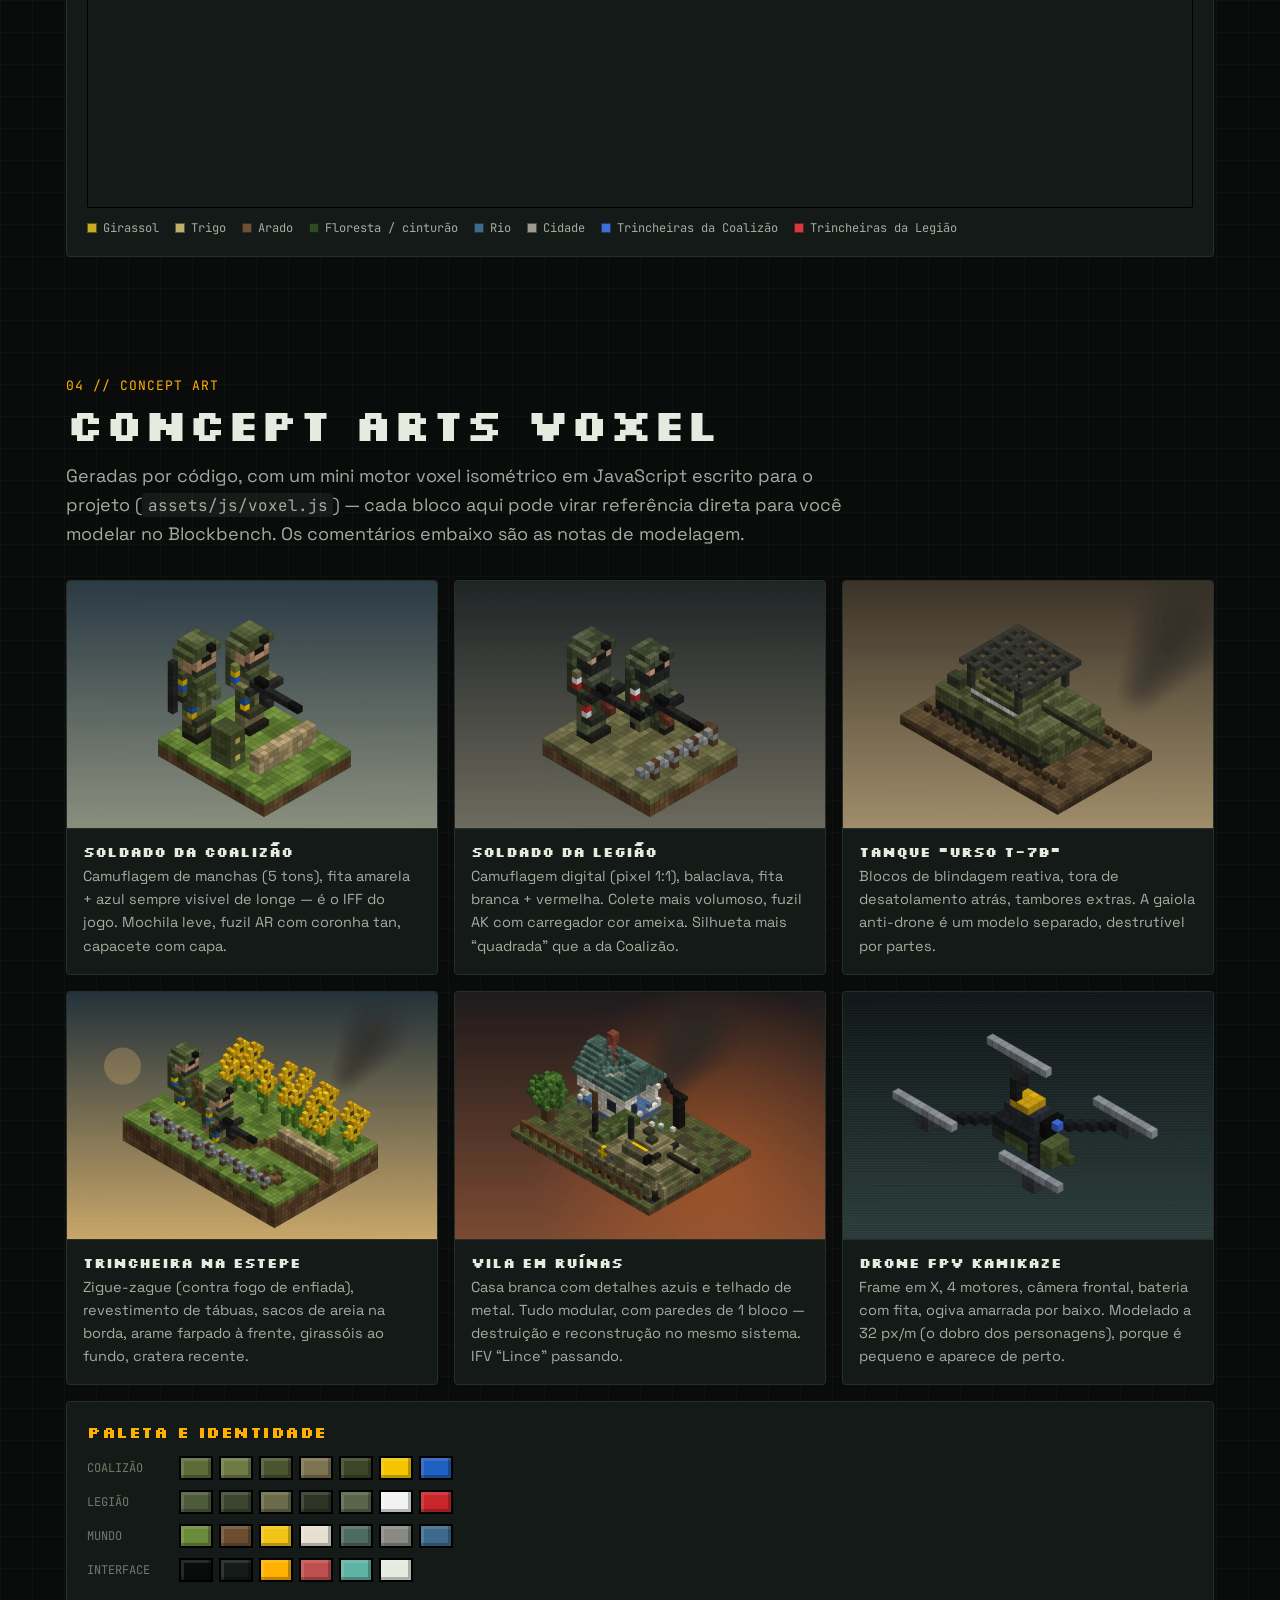
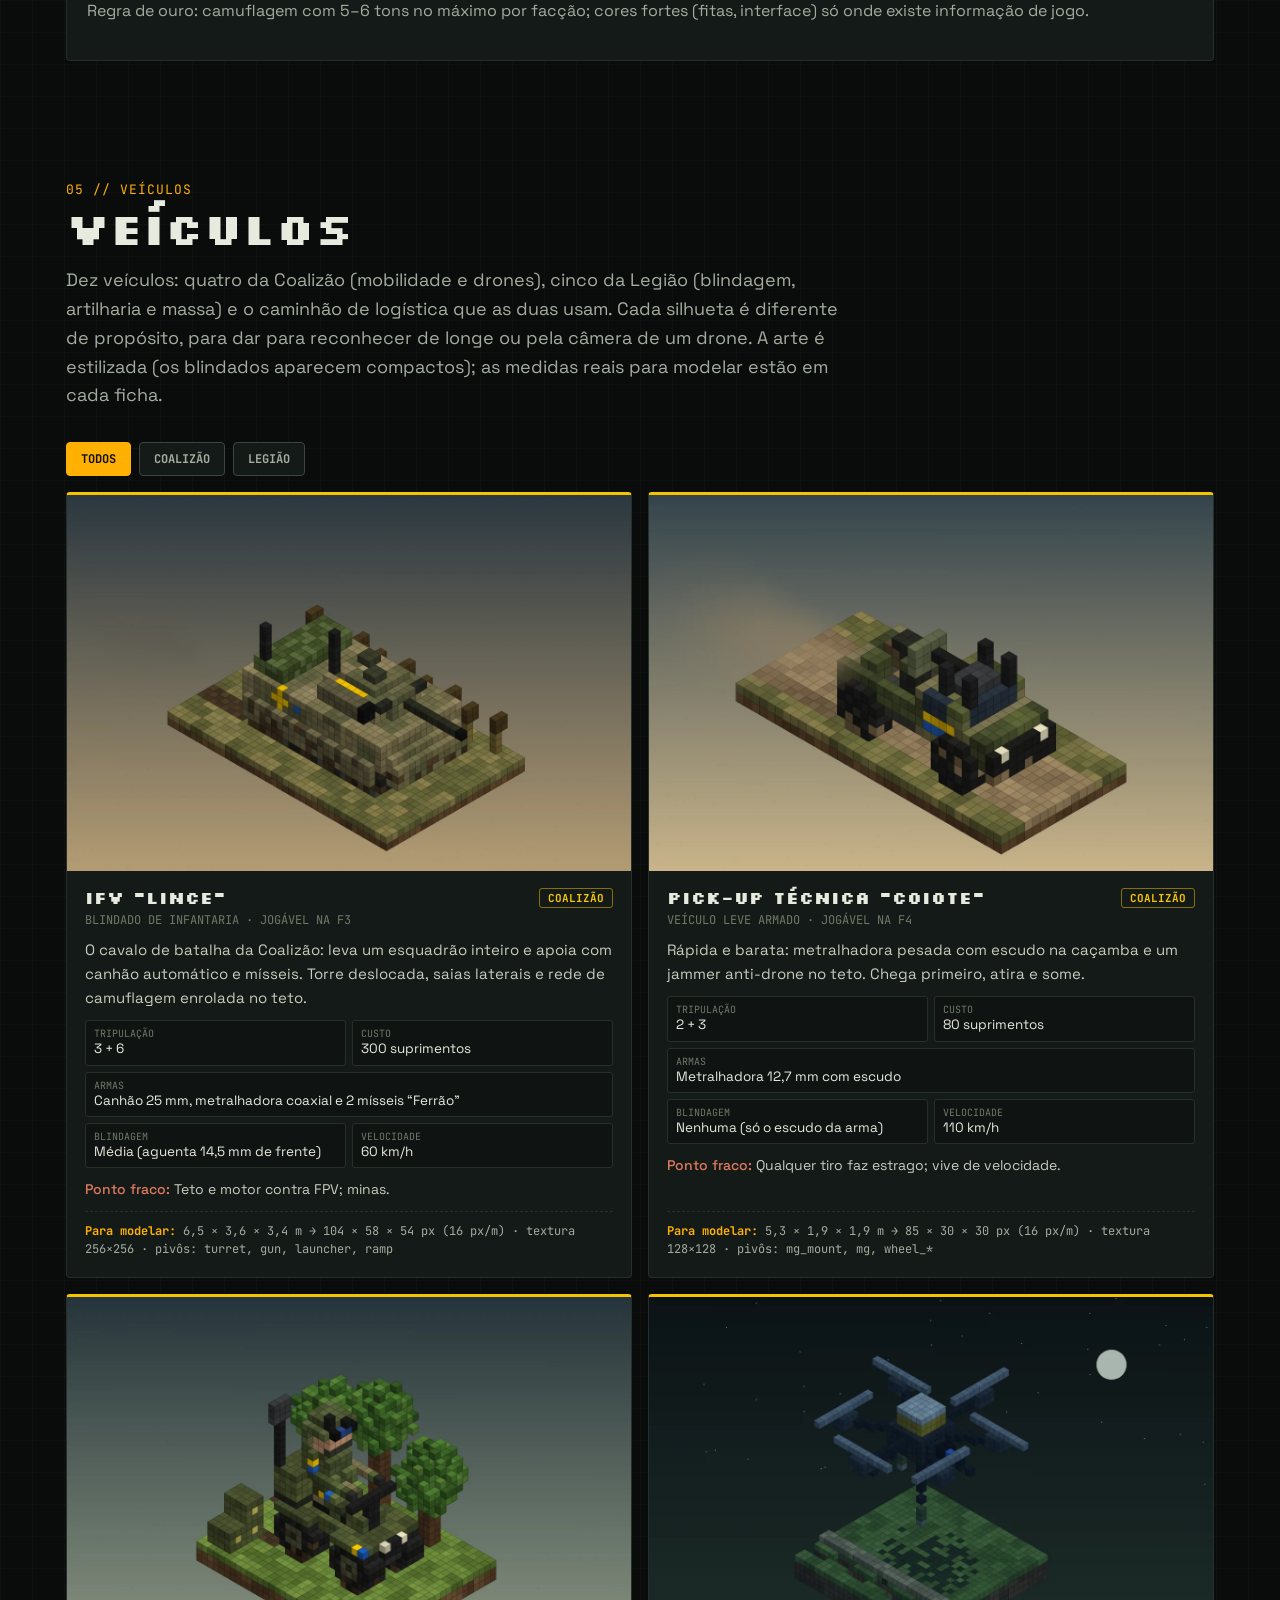
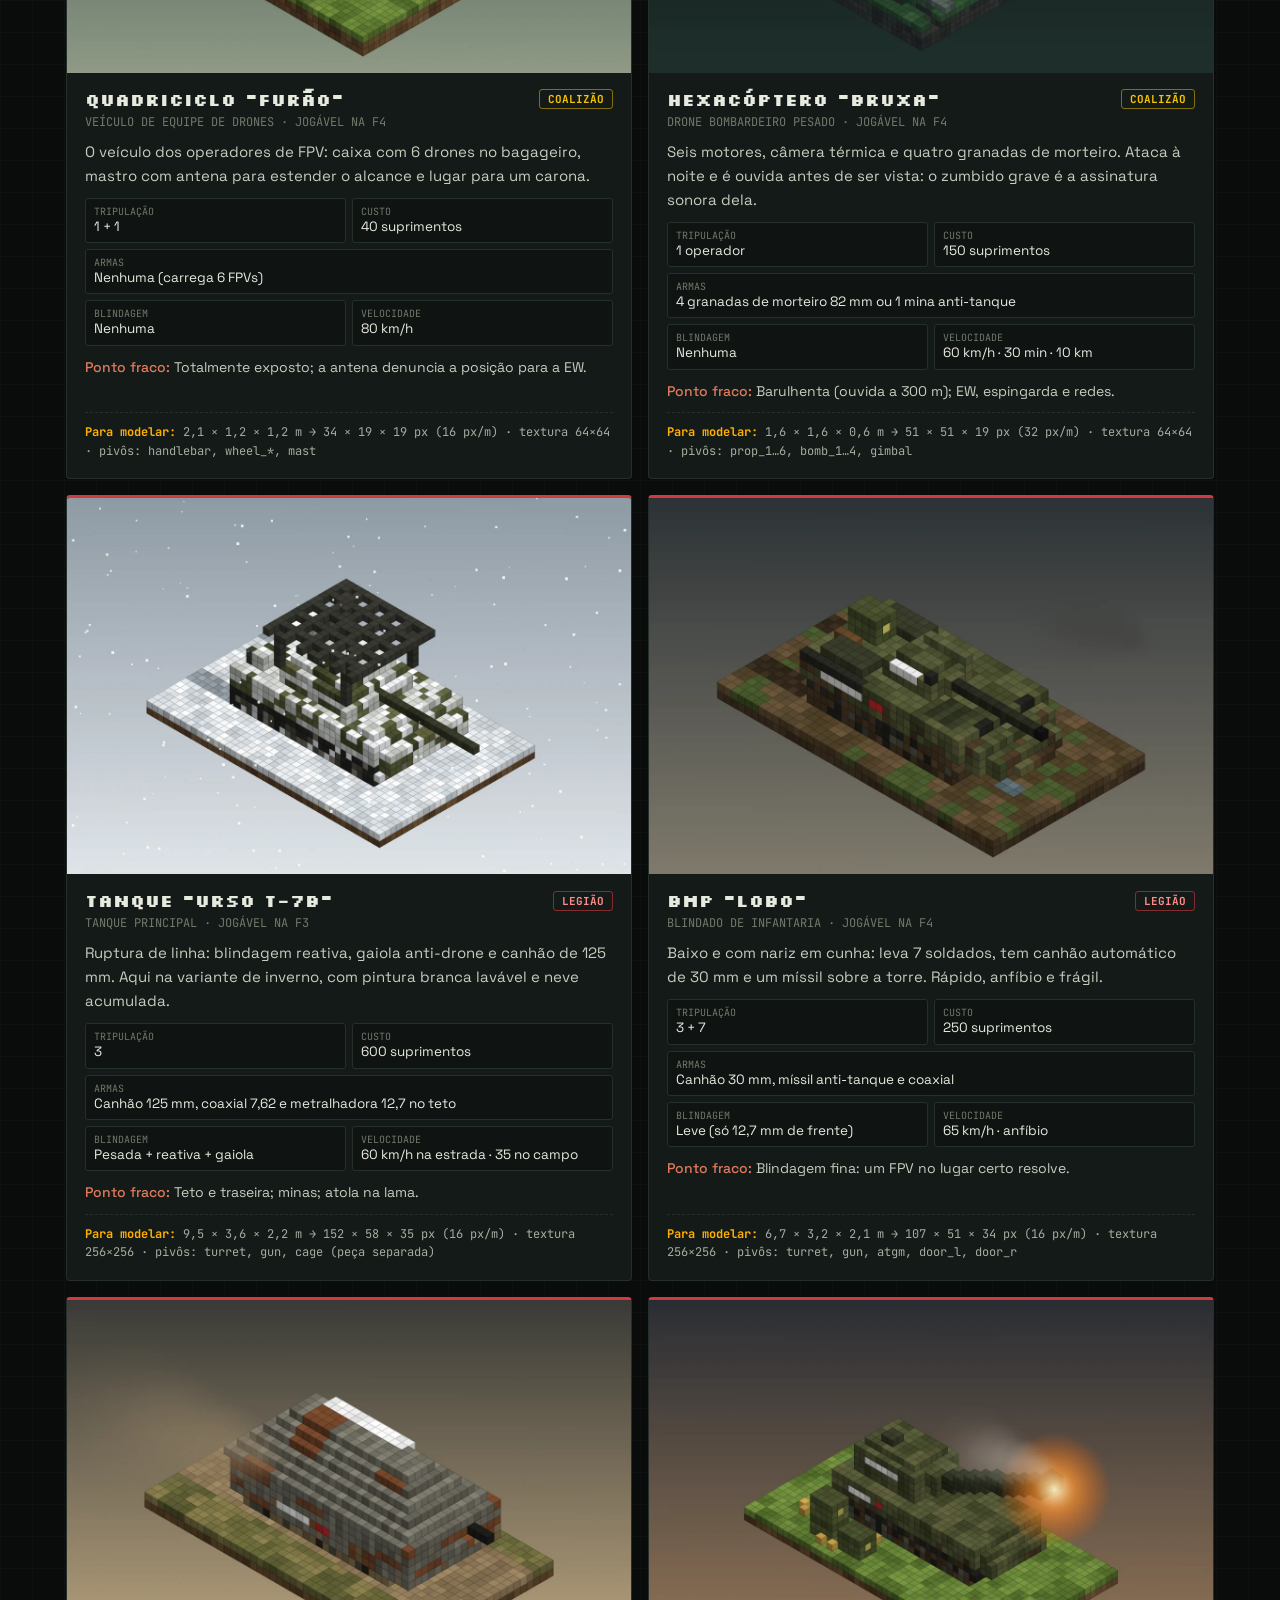
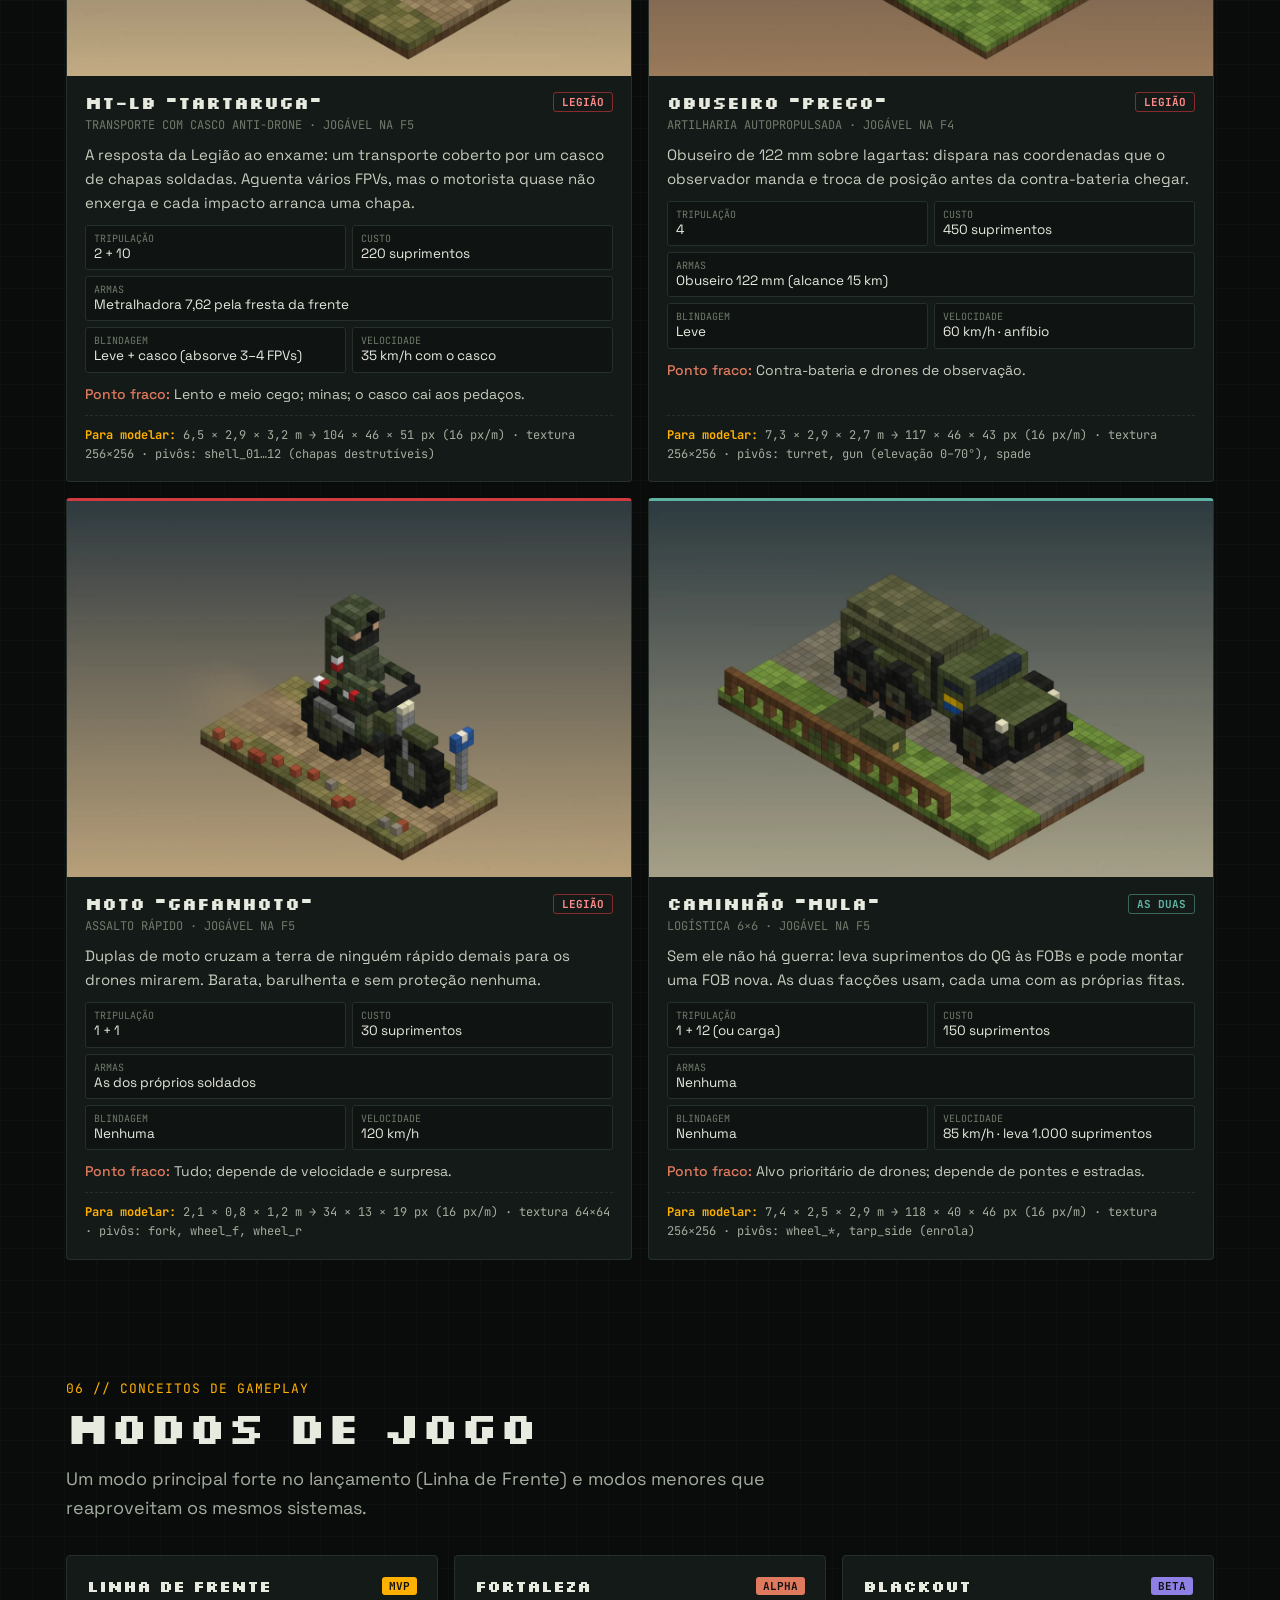
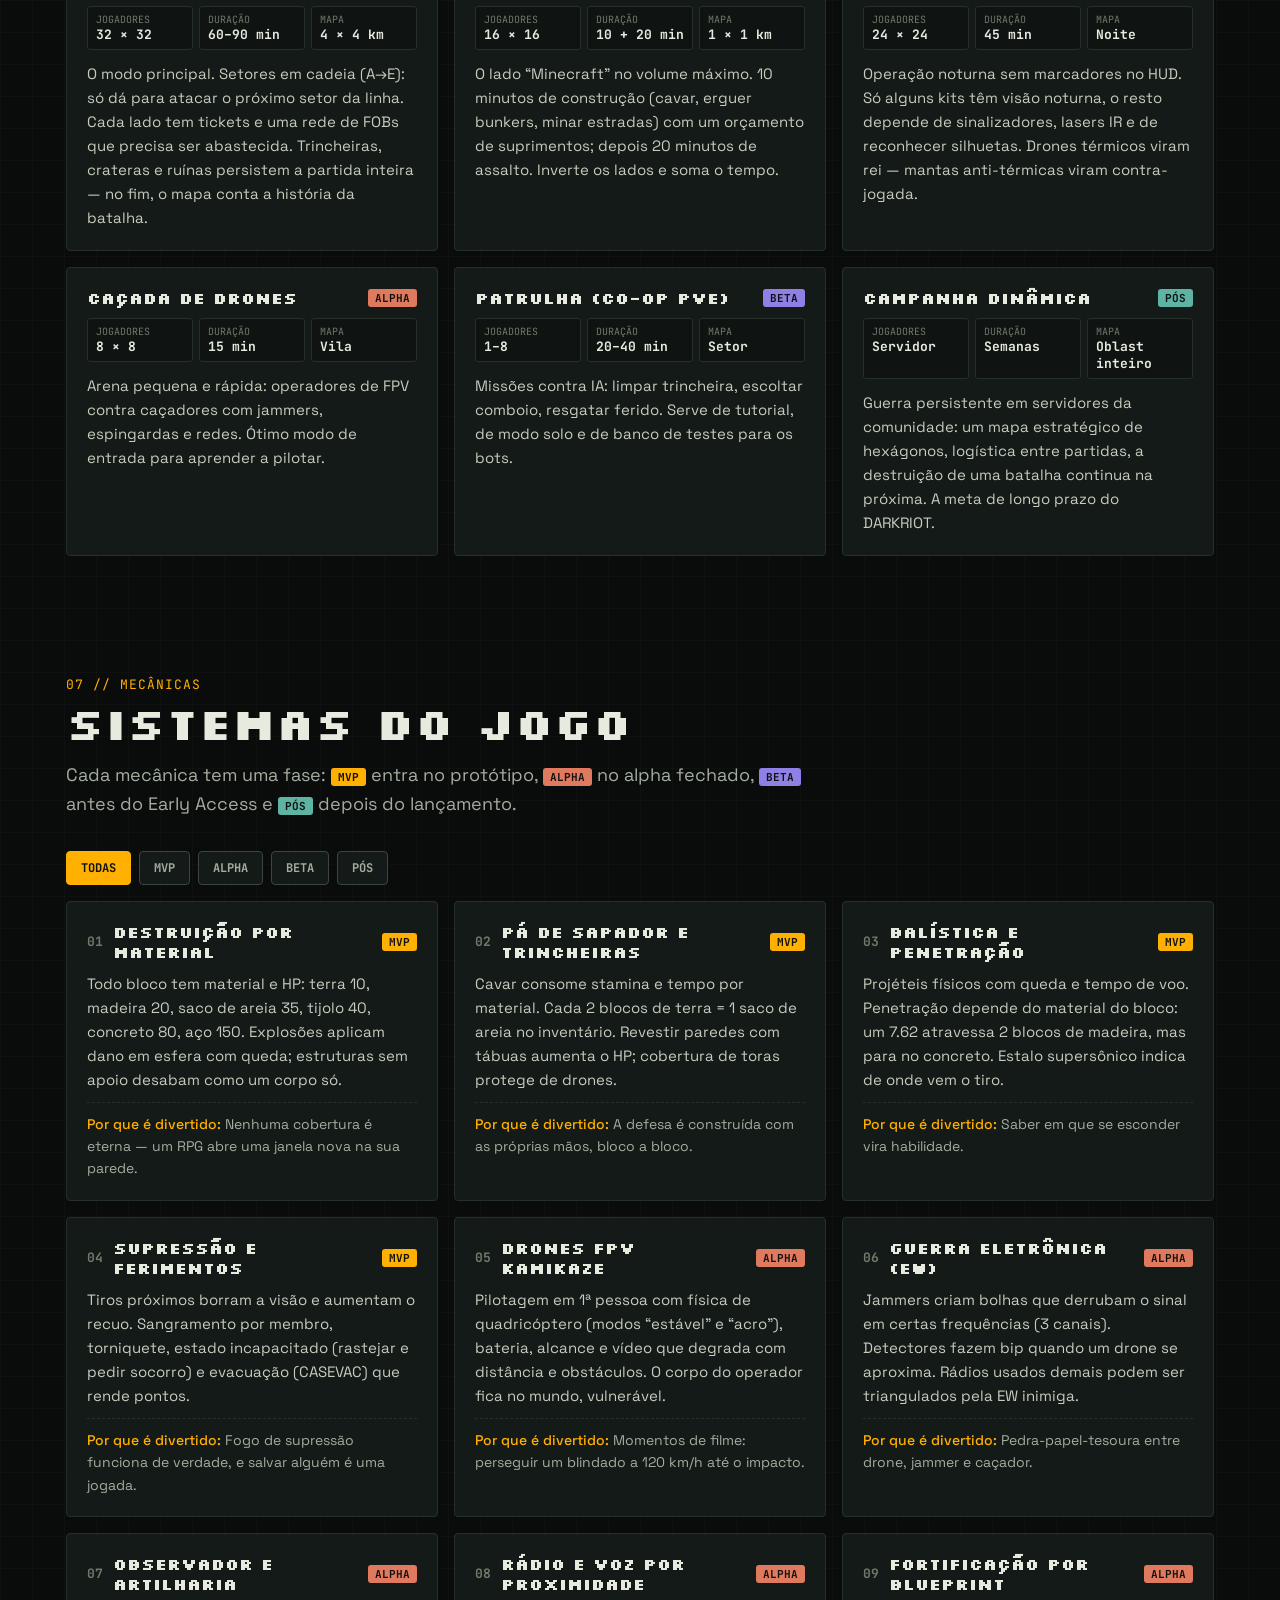
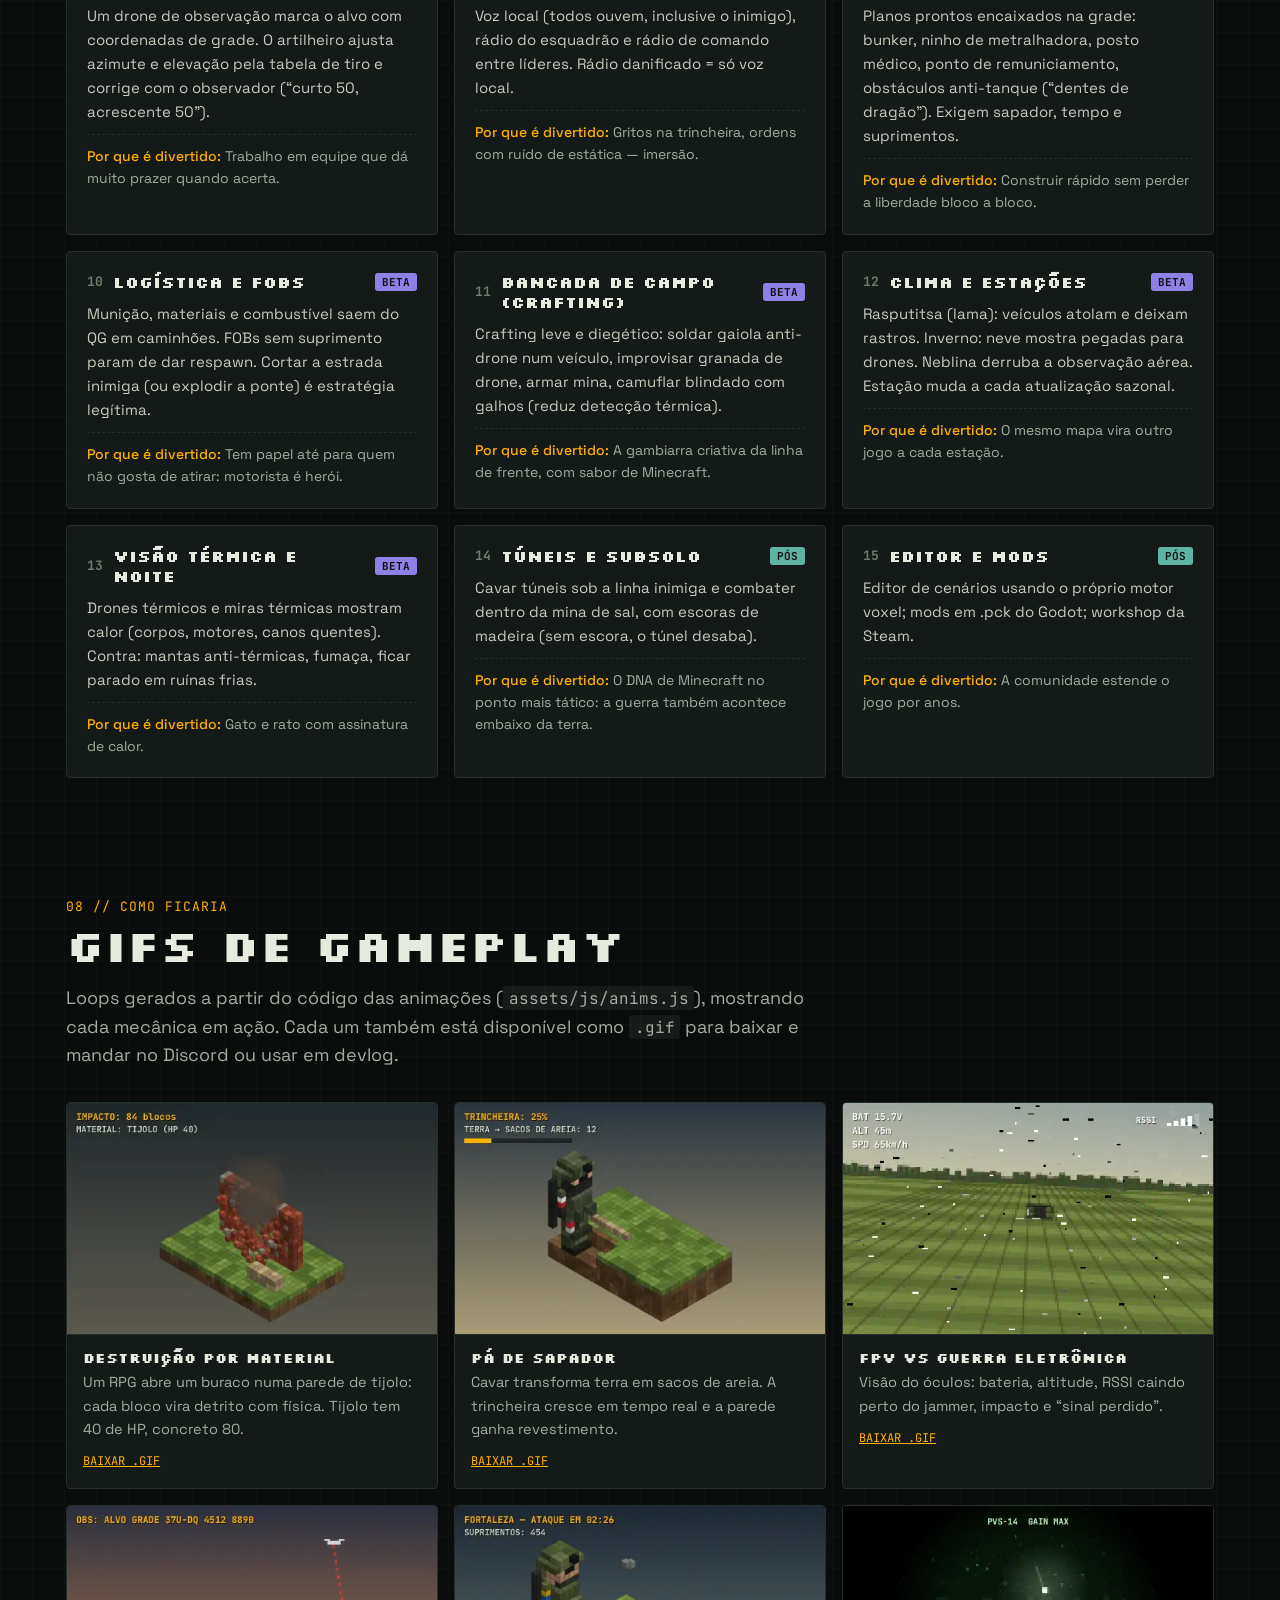
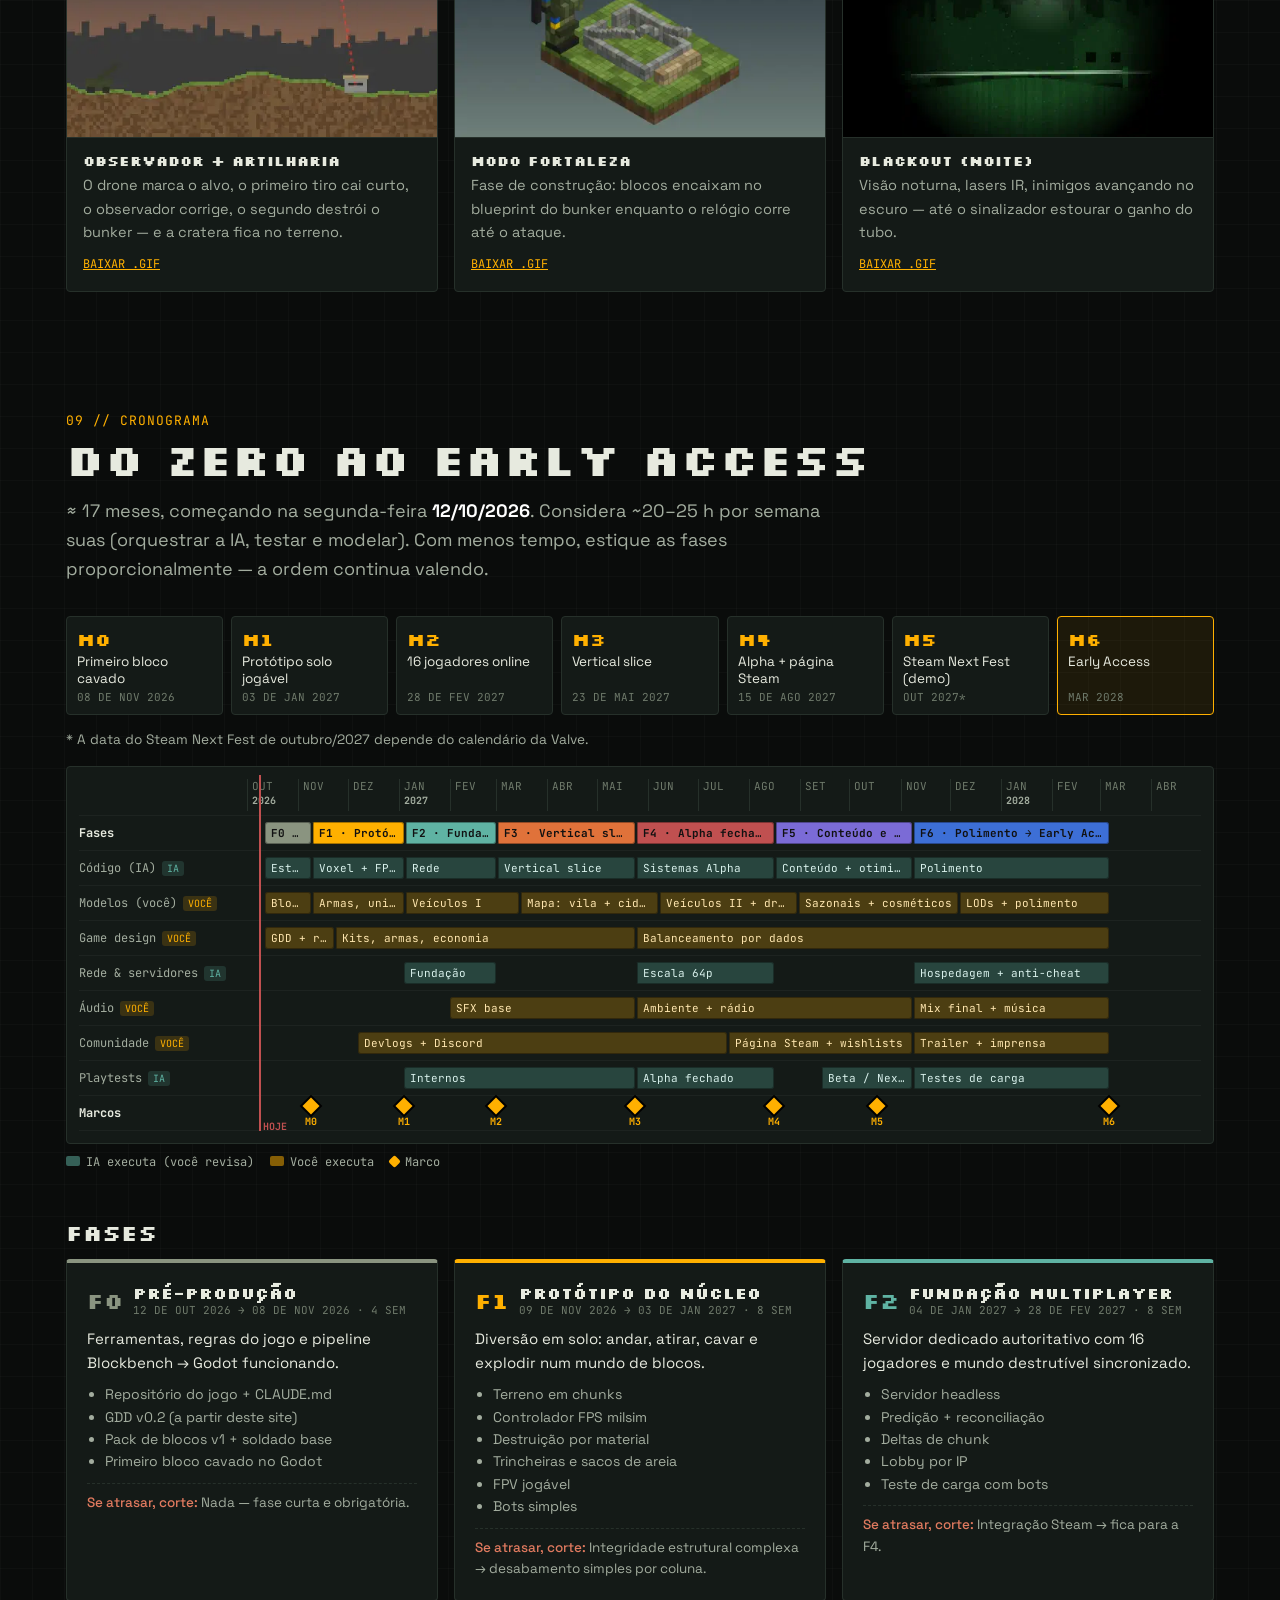
==== commit dd5950fe: "Add vehicle concept art and sheets for all 10 vehicles New "Veículos" section with a voxel concept a" ====
--- a/index.html
+++ b/index.html
@@ -24,6 +24,7 @@
     <a href="#engine">Engine</a>
     <a href="#faccoes">Facções</a>
     <a href="#arte">Concept art</a>
+    <a href="#veiculos">Veículos</a>
     <a href="#modos">Modos</a>
     <a href="#mecanicas">Mecânicas</a>
     <a href="#gifs">GIFs</a>
@@ -180,7 +181,7 @@
       <h4>Kits</h4>
       <ul class="kits"><li>Fuzileiro</li><li>Líder de esquadrão</li><li>Médico</li><li>Sapador</li><li>Operador FPV</li><li>Antitanque “Ferrão”</li><li>Atirador (DMR)</li><li>Observador</li></ul>
       <h4>Veículos</h4>
-      <ul class="kits"><li>IFV “Lince”</li><li>Pick-up técnica</li><li>Quadriciclo</li><li>Hexacóptero “Bruxa”</li></ul>
+      <ul class="kits"><li><a href="#veh-lince">IFV “Lince”</a></li><li><a href="#veh-coiote">Pick-up “Coiote”</a></li><li><a href="#veh-furao">Quadriciclo “Furão”</a></li><li><a href="#veh-bruxa">Hexacóptero “Bruxa”</a></li><li><a href="#veh-mula">Caminhão “Mula”</a></li></ul>
       <p class="id"><b>Identificação:</b> fita amarela + azul nos braços e pernas · camuflagem de manchas</p>
     </article>
     <article class="faction ru">
@@ -190,7 +191,7 @@
       <h4>Kits</h4>
       <ul class="kits"><li>Fuzileiro de assalto</li><li>Comandante</li><li>Médico</li><li>Sapador (minas)</li><li>Operador EW</li><li>Metralhador</li><li>Antitanque (RPG)</li><li>Artilheiro</li></ul>
       <h4>Veículos</h4>
-      <ul class="kits"><li>Tanque “Urso T-7B”</li><li>BMP “Lobo”</li><li>MT-LB “Tartaruga”</li><li>Obuseiro “Prego”</li></ul>
+      <ul class="kits"><li><a href="#veh-urso">Tanque “Urso T-7B”</a></li><li><a href="#veh-lobo">BMP “Lobo”</a></li><li><a href="#veh-tartaruga">MT-LB “Tartaruga”</a></li><li><a href="#veh-prego">Obuseiro “Prego”</a></li><li><a href="#veh-gafanhoto">Moto “Gafanhoto”</a></li><li><a href="#veh-mula">Caminhão “Mula”</a></li></ul>
       <p class="id"><b>Identificação:</b> fita branca + vermelha · camuflagem digital · balaclava</p>
     </article>
   </div>
@@ -246,10 +247,25 @@
   </div>
 </section>
 
+<!-- ================= VEÍCULOS ================= -->
+<section id="veiculos" class="sec">
+  <div class="sec-head">
+    <p class="sec-num">05 // veículos</p>
+    <h2>Veículos</h2>
+    <p class="sec-sub">Dez veículos: quatro da Coalizão (mobilidade e drones), cinco da Legião (blindagem, artilharia e massa) e o caminhão de logística que as duas usam. Cada silhueta é diferente de propósito, para dar para reconhecer de longe ou pela câmera de um drone. A arte é estilizada (os blindados aparecem compactos); as medidas reais para modelar estão em cada ficha.</p>
+  </div>
+  <div id="veh-filter" class="filter" role="group" aria-label="Filtrar veículos por facção">
+    <button type="button" data-f="all" aria-pressed="true">Todos</button>
+    <button type="button" data-f="uc" aria-pressed="false">Coalizão</button>
+    <button type="button" data-f="ru" aria-pressed="false">Legião</button>
+  </div>
+  <div id="veh-grid" class="veh-grid"></div>
+</section>
+
 <!-- ================= MODOS ================= -->
 <section id="modos" class="sec">
   <div class="sec-head">
-    <p class="sec-num">05 // conceitos de gameplay</p>
+    <p class="sec-num">06 // conceitos de gameplay</p>
     <h2>Modos de jogo</h2>
     <p class="sec-sub">Um modo principal forte no lançamento (Linha de Frente) e modos menores que reaproveitam os mesmos sistemas.</p>
   </div>
@@ -259,7 +275,7 @@
 <!-- ================= MECÂNICAS ================= -->
 <section id="mecanicas" class="sec">
   <div class="sec-head">
-    <p class="sec-num">06 // mecânicas</p>
+    <p class="sec-num">07 // mecânicas</p>
     <h2>Sistemas do jogo</h2>
     <p class="sec-sub">Cada mecânica tem uma fase: <span class="tag tag-mvp">MVP</span> entra no protótipo, <span class="tag tag-alpha">Alpha</span> no alpha fechado, <span class="tag tag-beta">Beta</span> antes do Early Access e <span class="tag tag-pós">Pós</span> depois do lançamento.</p>
   </div>
@@ -276,7 +292,7 @@
 <!-- ================= GIFS ================= -->
 <section id="gifs" class="sec">
   <div class="sec-head">
-    <p class="sec-num">07 // como ficaria</p>
+    <p class="sec-num">08 // como ficaria</p>
     <h2>GIFs de gameplay</h2>
     <p class="sec-sub">Loops gerados a partir do código das animações (<code>assets/js/anims.js</code>), mostrando cada mecânica em ação. Cada um também está disponível como <code>.gif</code> para baixar e mandar no Discord ou usar em devlog.</p>
   </div>
@@ -299,7 +315,7 @@
 <!-- ================= CRONOGRAMA ================= -->
 <section id="cronograma" class="sec">
   <div class="sec-head">
-    <p class="sec-num">08 // cronograma</p>
+    <p class="sec-num">09 // cronograma</p>
     <h2>Do zero ao Early Access</h2>
     <p class="sec-sub">≈ 17 meses, começando na segunda-feira <b>12/10/2026</b>. Considera ~20–25 h por semana suas (orquestrar a IA, testar e modelar). Com menos tempo, estique as fases proporcionalmente — a ordem continua valendo.</p>
   </div>
@@ -323,7 +339,7 @@
 <!-- ================= ORQUESTRAÇÃO ================= -->
 <section id="orquestracao" class="sec">
   <div class="sec-head">
-    <p class="sec-num">09 // orquestração</p>
+    <p class="sec-num">10 // orquestração</p>
     <h2>Você no comando</h2>
     <p class="sec-sub">Você é o diretor: decide, escreve os prompts, revisa e cria os modelos. A IA escreve o código. O fluxo abaixo mantém a qualidade alta mesmo com muito código gerado.</p>
   </div>
--- a/assets/css/style.css
+++ b/assets/css/style.css
@@ -116,7 +116,7 @@
 .card h3 { margin-top: 0; }
 .two-col { display: grid; grid-template-columns: 1fr 1fr; gap: 16px; margin-top: 16px; }
 .grid-3 { display: grid; grid-template-columns: repeat(3, 1fr); gap: 16px; }
-.two-col > *, .grid-3 > *, .factions > *, .art-grid > *, .gif-grid > *, .pillars > *, .flow > * { min-width: 0; }
+.two-col > *, .grid-3 > *, .factions > *, .art-grid > *, .gif-grid > *, .veh-grid > *, .pillars > *, .flow > * { min-width: 0; }
 .note { margin-top: 16px; padding: 14px 18px; border-left: 4px solid var(--amber); background: rgba(255, 176, 0, 0.07); border-radius: 0 var(--r) var(--r) 0; color: #dcdccf; }
 
 /* pilares */
@@ -206,6 +206,34 @@
 .pal-rows span { font: 12px var(--mono); color: var(--dim); width: 86px; text-transform: uppercase; }
 .pal-rows i { width: 34px; height: 24px; border: 2px solid #000; box-shadow: inset -3px -3px 0 rgba(0, 0, 0, 0.25), inset 3px 3px 0 rgba(255, 255, 255, 0.12); }
 
+/* veículos */
+.veh-grid { display: grid; grid-template-columns: repeat(2, minmax(0, 1fr)); gap: 16px; }
+.veh { padding: 0; overflow: hidden; display: flex; flex-direction: column; border-top: 3px solid var(--line); }
+.veh[data-f="uc"] { border-top-color: var(--uc1); }
+.veh[data-f="ru"] { border-top-color: var(--ru2); }
+.veh[data-f="both"] { border-top-color: var(--teal); }
+.veh img { width: 100%; aspect-ratio: 3 / 2; background: #1b2322; }
+.veh-body { padding: 16px 18px 18px; display: flex; flex-direction: column; gap: 10px; flex: 1; }
+.veh header { display: flex; align-items: center; gap: 10px; flex-wrap: wrap; }
+.veh h3 { font: 700 17px var(--pix); margin: 0; flex: 1; line-height: 1.25; }
+.veh p { margin: 0; color: #c7ccbf; font-size: 15px; }
+.veh .cls { font: 12px var(--mono); color: var(--dim); text-transform: uppercase; margin-top: -6px; }
+.fac { font: 700 11px var(--mono); padding: 2px 8px; border-radius: 3px; text-transform: uppercase; white-space: nowrap; border: 1px solid; }
+.fac-uc { color: var(--uc1); border-color: rgba(245, 196, 0, 0.5); }
+.fac-ru { color: #ff8a8a; border-color: rgba(210, 58, 63, 0.6); }
+.fac-both { color: var(--teal); border-color: rgba(95, 179, 163, 0.5); }
+.vspecs { display: grid; grid-template-columns: repeat(2, minmax(0, 1fr)); gap: 6px; margin: 0; }
+.vspecs div { background: var(--bg2); border: 1px solid var(--line); border-radius: 3px; padding: 6px 8px; }
+.vspecs .wide { grid-column: 1 / -1; }
+.vspecs dt { font: 10px var(--mono); color: var(--dim); text-transform: uppercase; }
+.vspecs dd { margin: 0; font-size: 13.5px; line-height: 1.35; }
+.veh .weak { font-size: 14px; }
+.veh .weak b { color: #e07a5f; font-weight: 500; }
+.veh .mdl { margin-top: auto; padding-top: 10px; border-top: 1px dashed var(--line); font: 12px/1.55 var(--mono); color: var(--mute); }
+.veh .mdl b { color: var(--amber); }
+.kits a { color: inherit; text-decoration: none; }
+.kits a:hover { color: var(--amber); }
+
 /* tags */
 .tag { display: inline-block; font: 700 11px var(--mono); padding: 2px 7px; border-radius: 3px; text-transform: uppercase; color: #111; white-space: nowrap; }
 .tag-mvp { background: var(--amber); }
@@ -356,7 +384,7 @@
   .embers i:nth-child(odd) { display: none; }
   .hero::after { background: linear-gradient(180deg, rgba(10, 12, 11, 0) 0%, rgba(10, 12, 11, 0) 180px, rgba(10, 12, 11, 0.9) 300px); }
   .hero-copy { padding-top: 8px; }
-  .two-col, .factions, .pillars, .grid-3, .art-grid, .gif-grid { grid-template-columns: 1fr; }
+  .two-col, .factions, .pillars, .grid-3, .art-grid, .gif-grid, .veh-grid { grid-template-columns: minmax(0, 1fr); }
   .milestones { grid-template-columns: repeat(2, 1fr); }
   .flow { grid-template-columns: 1fr; }
   .step::after { display: none; }
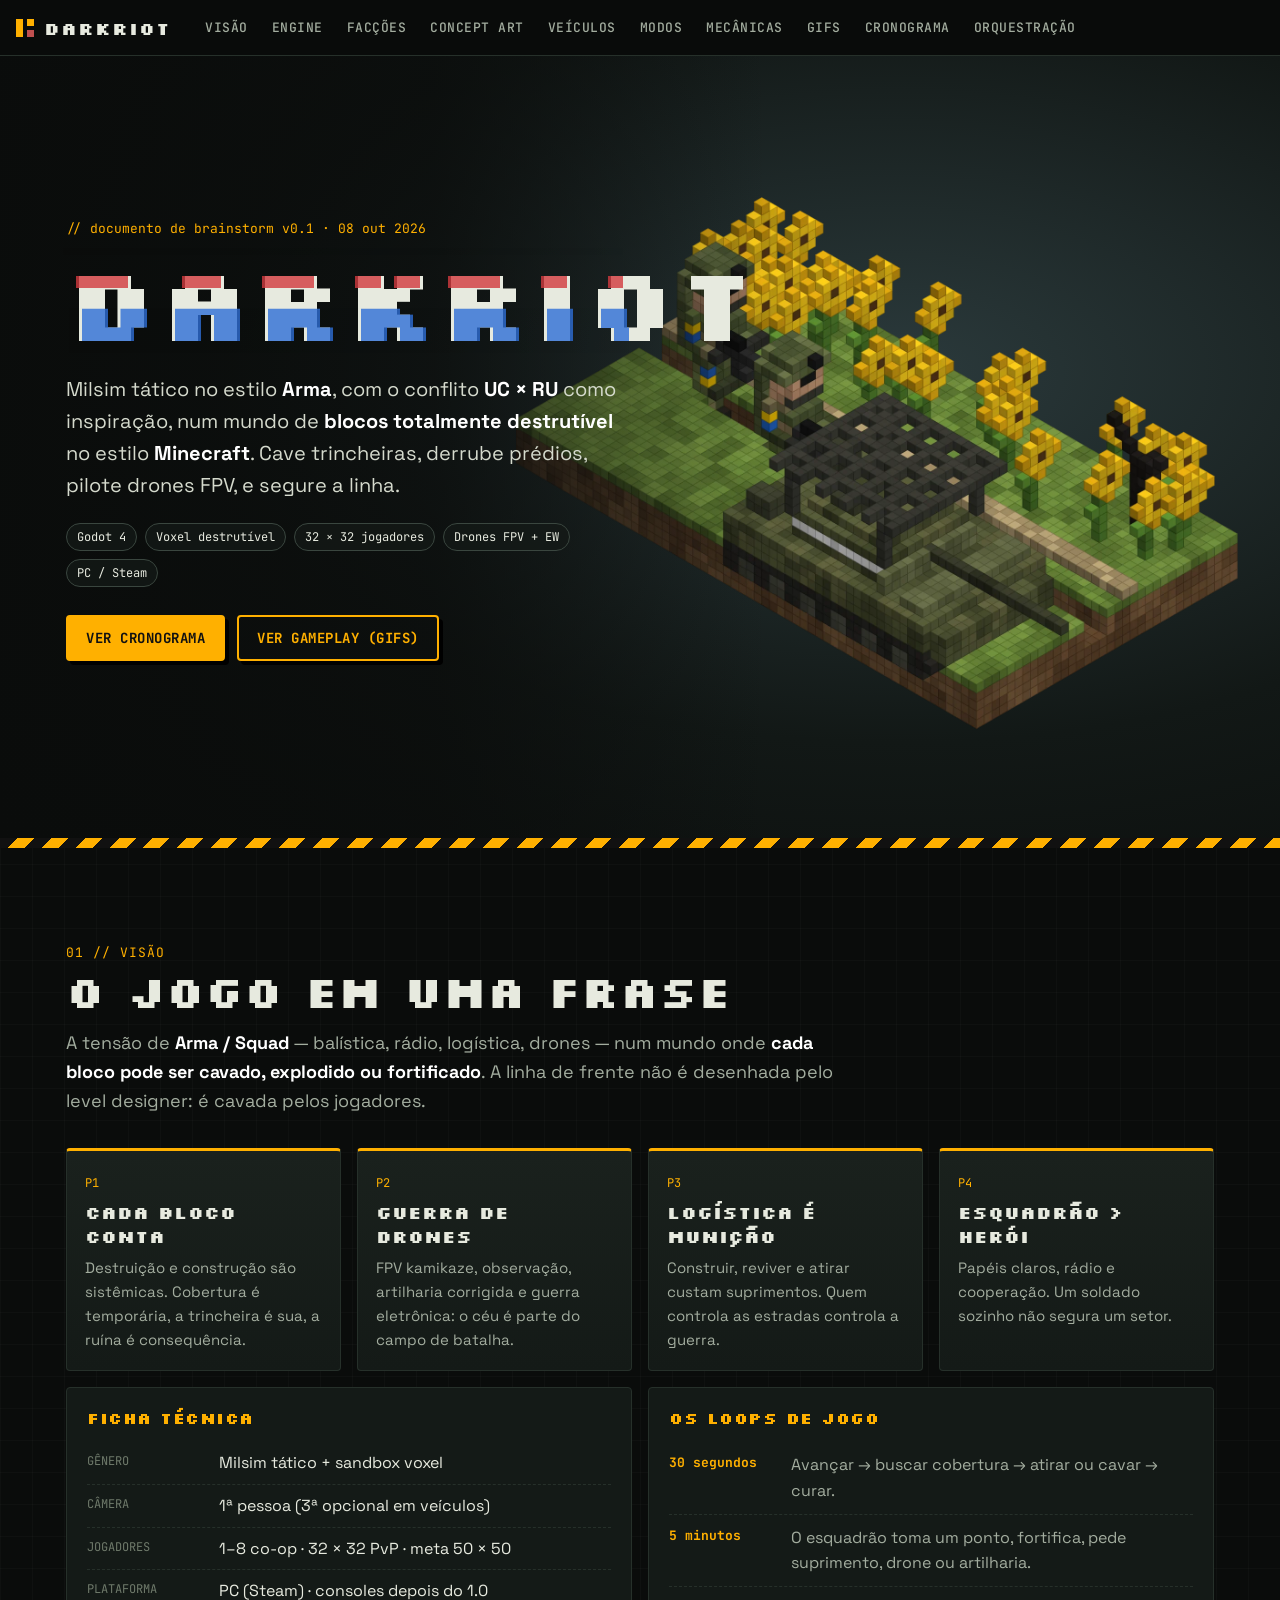
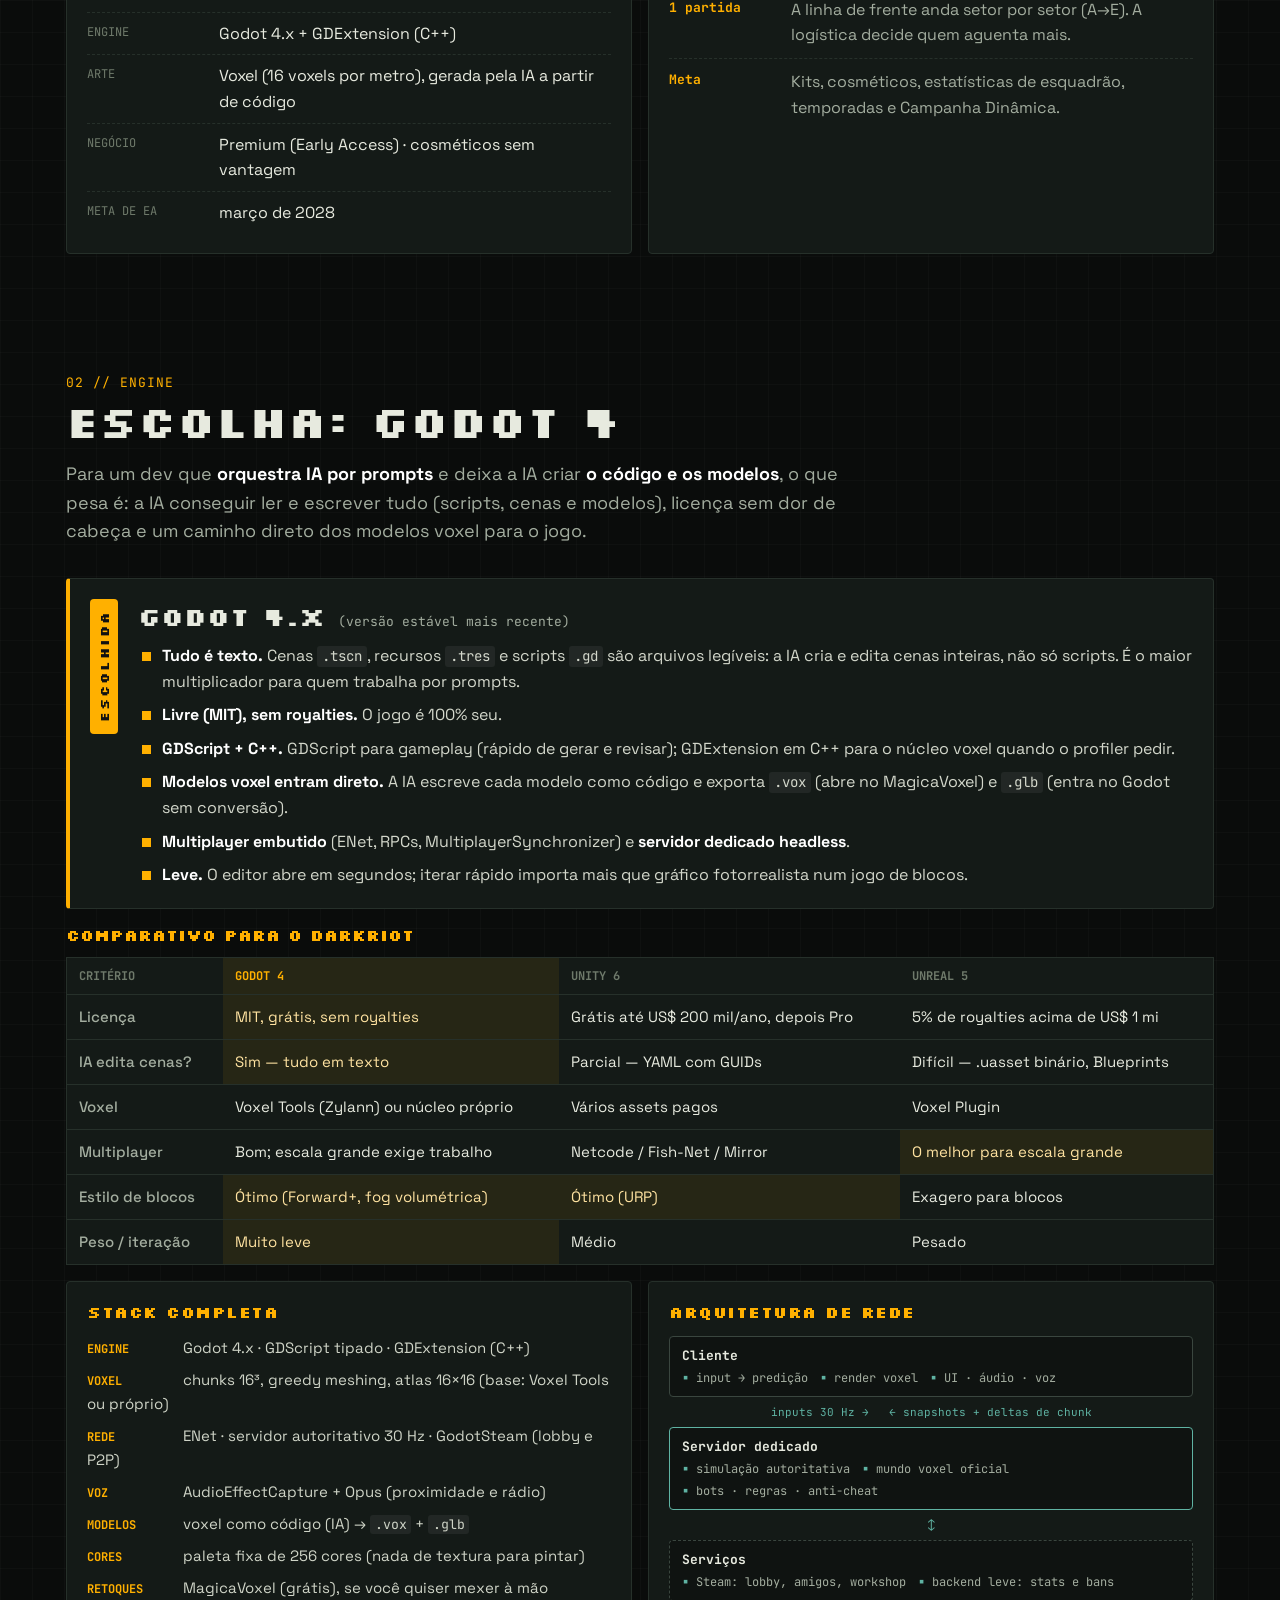
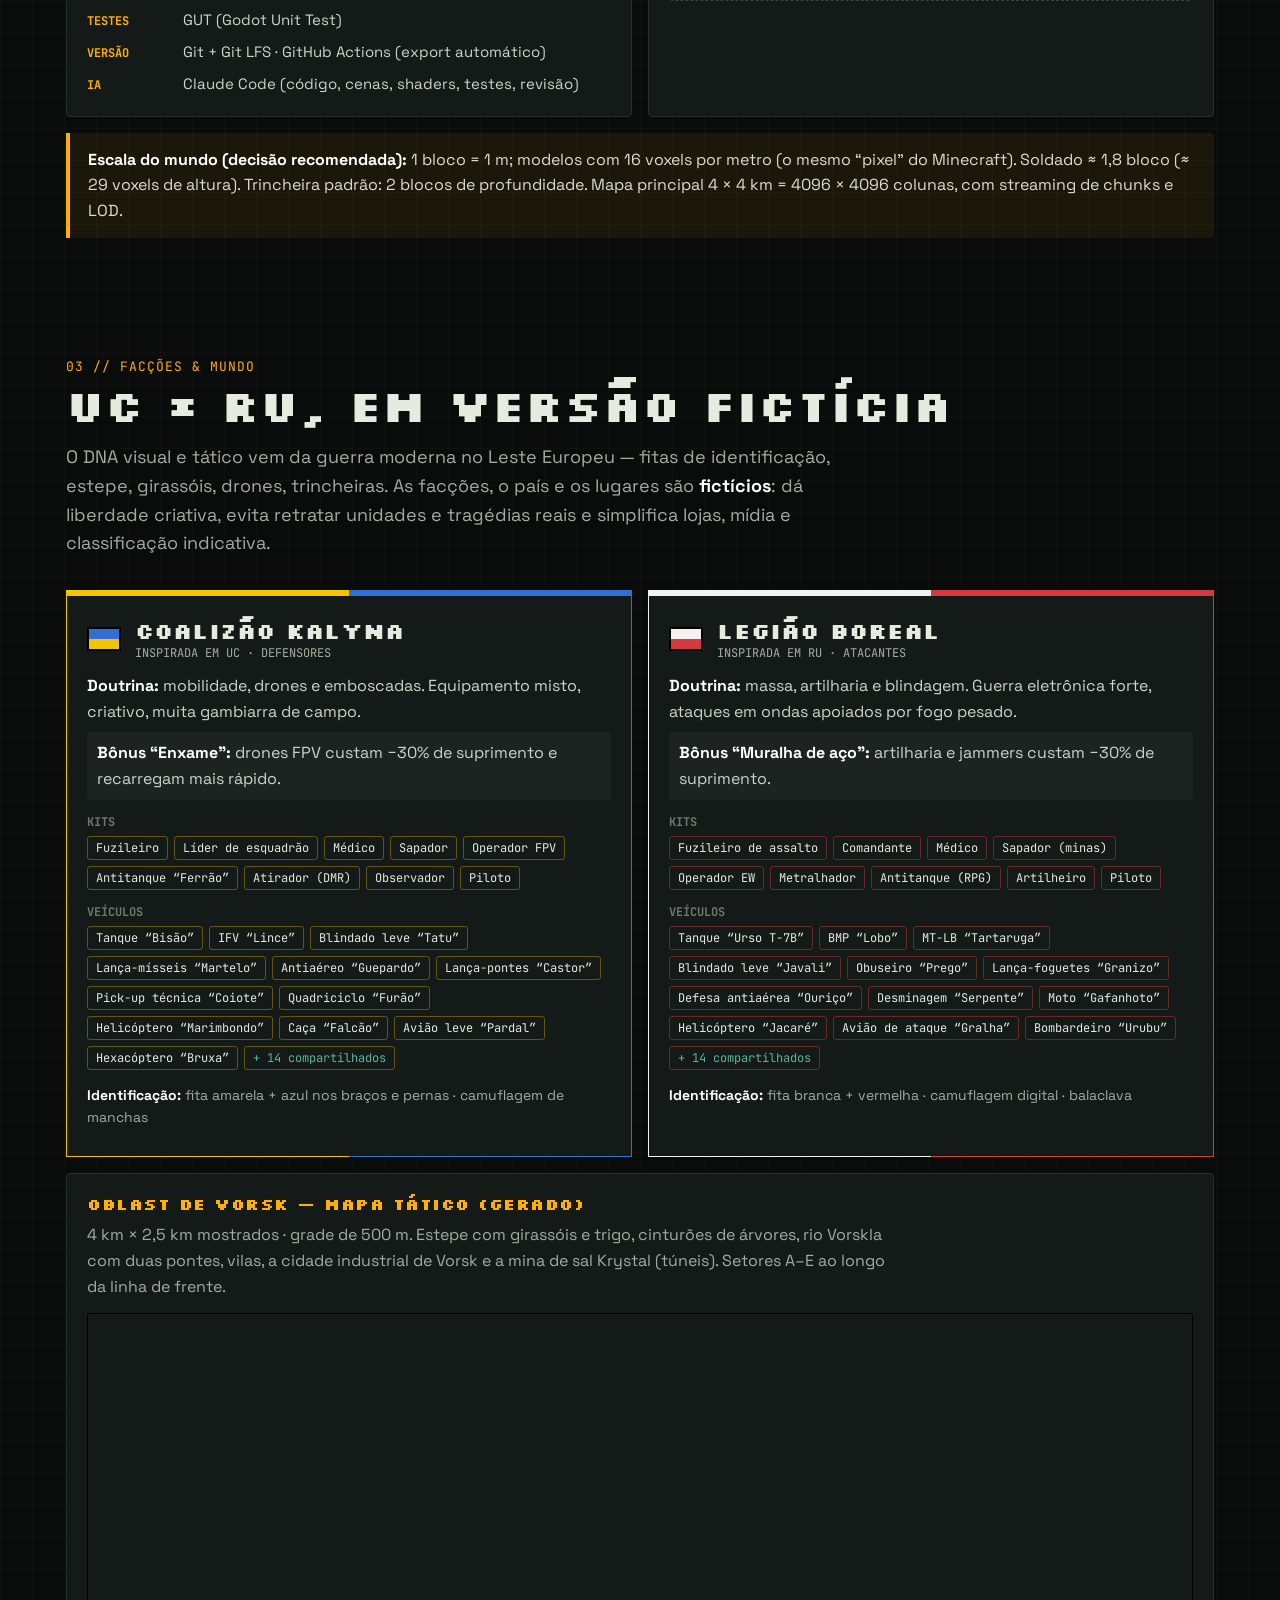
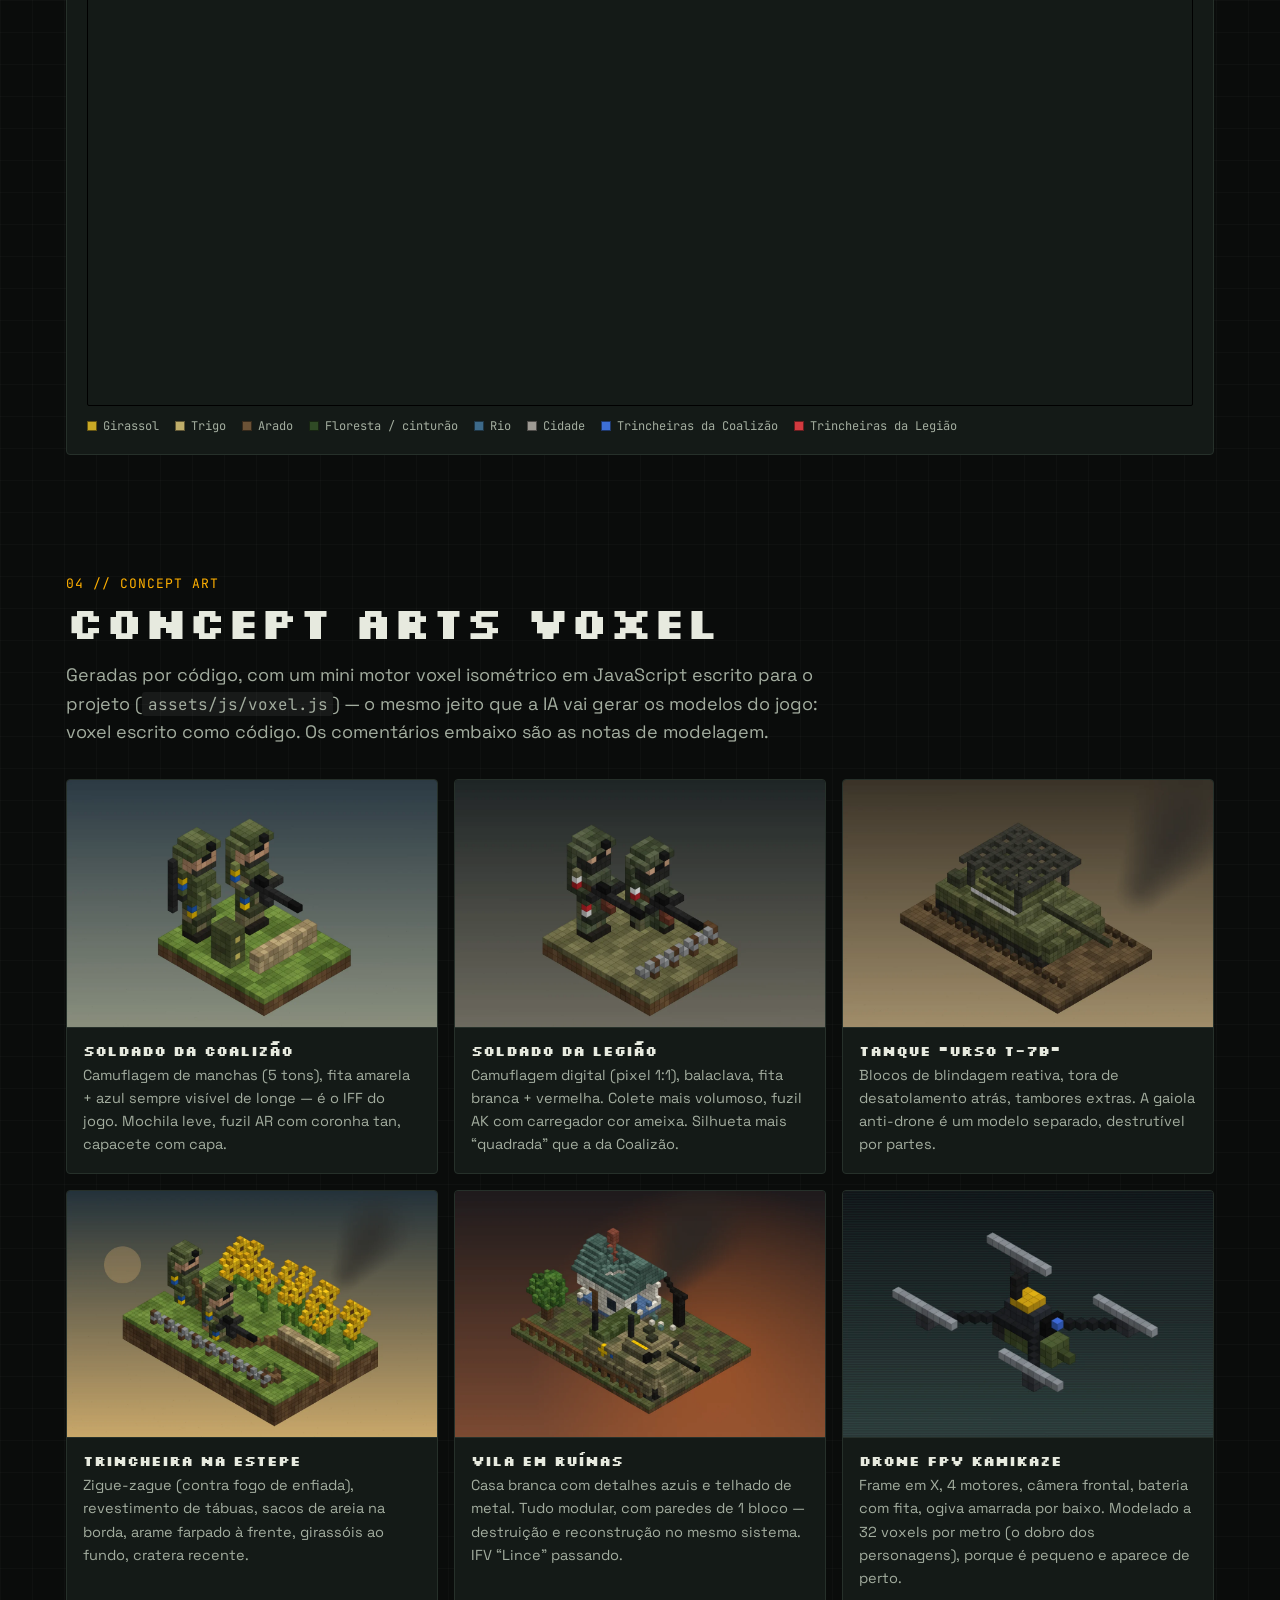
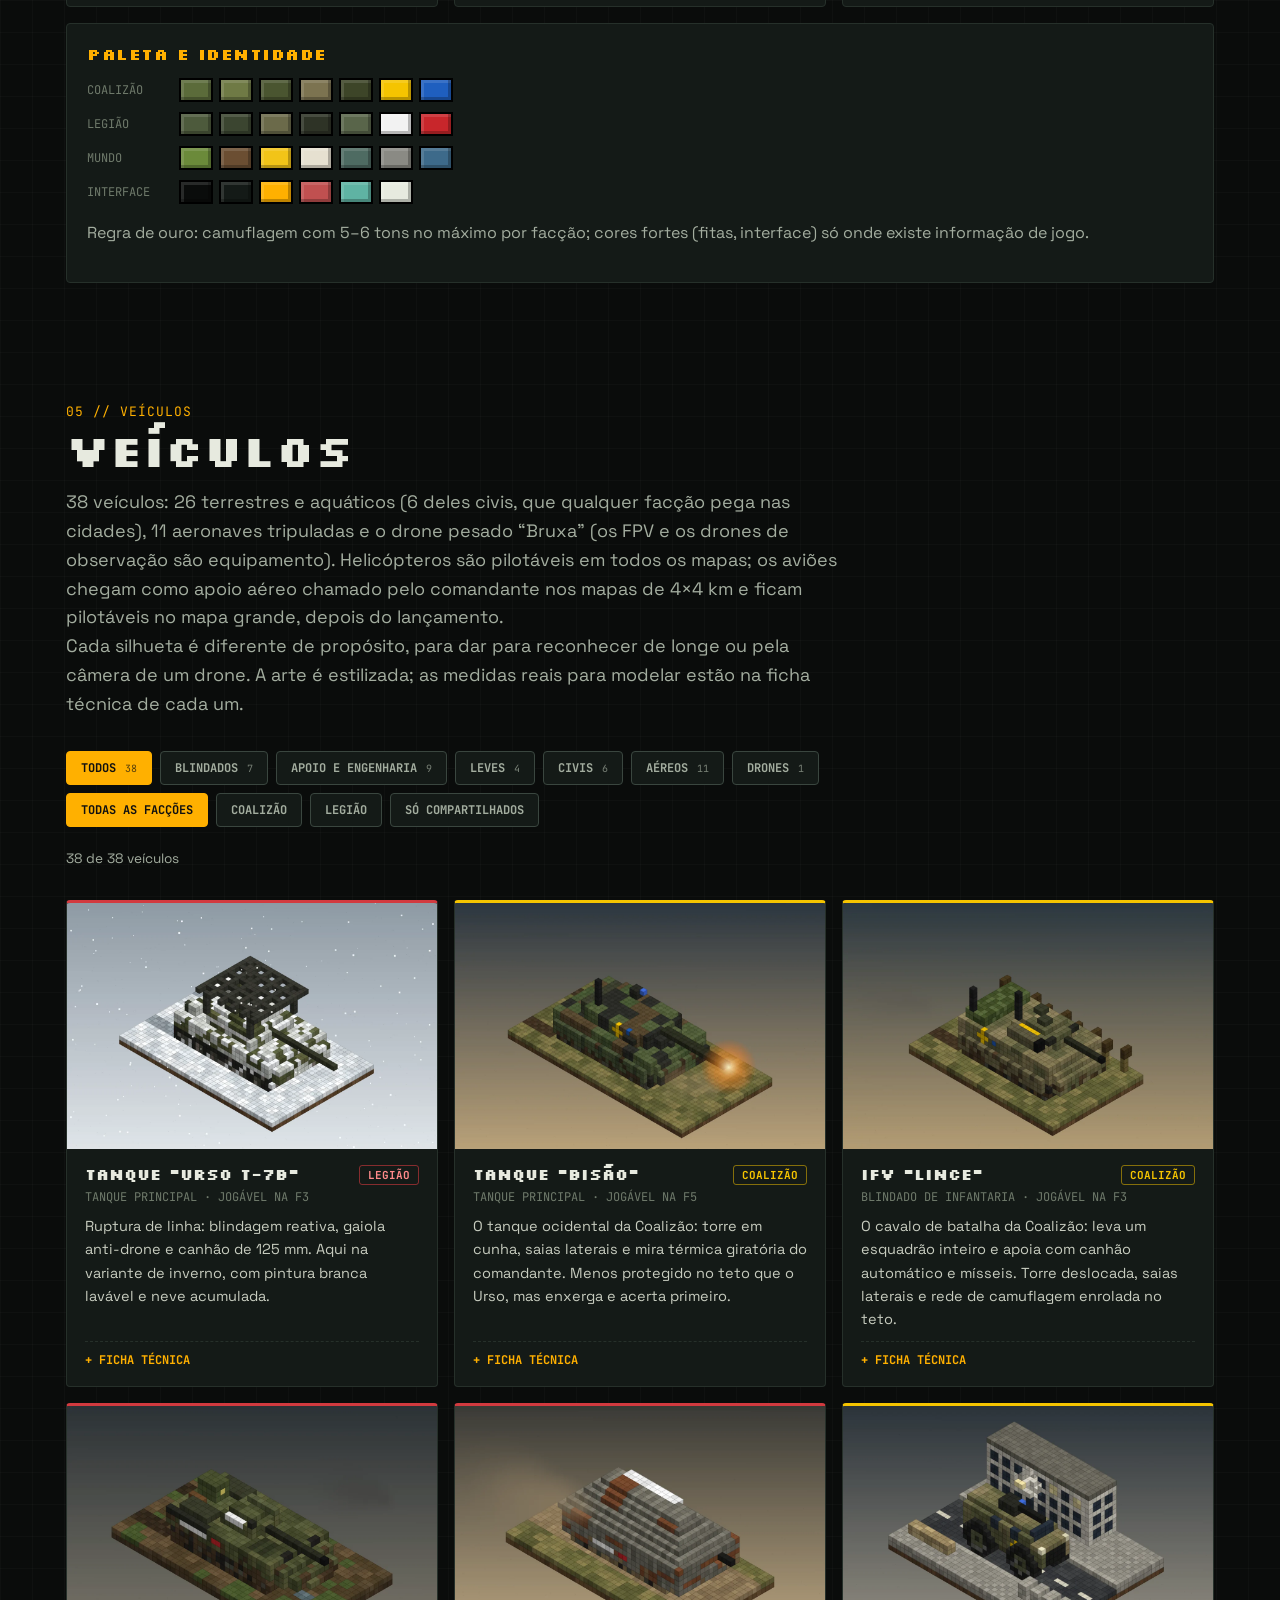
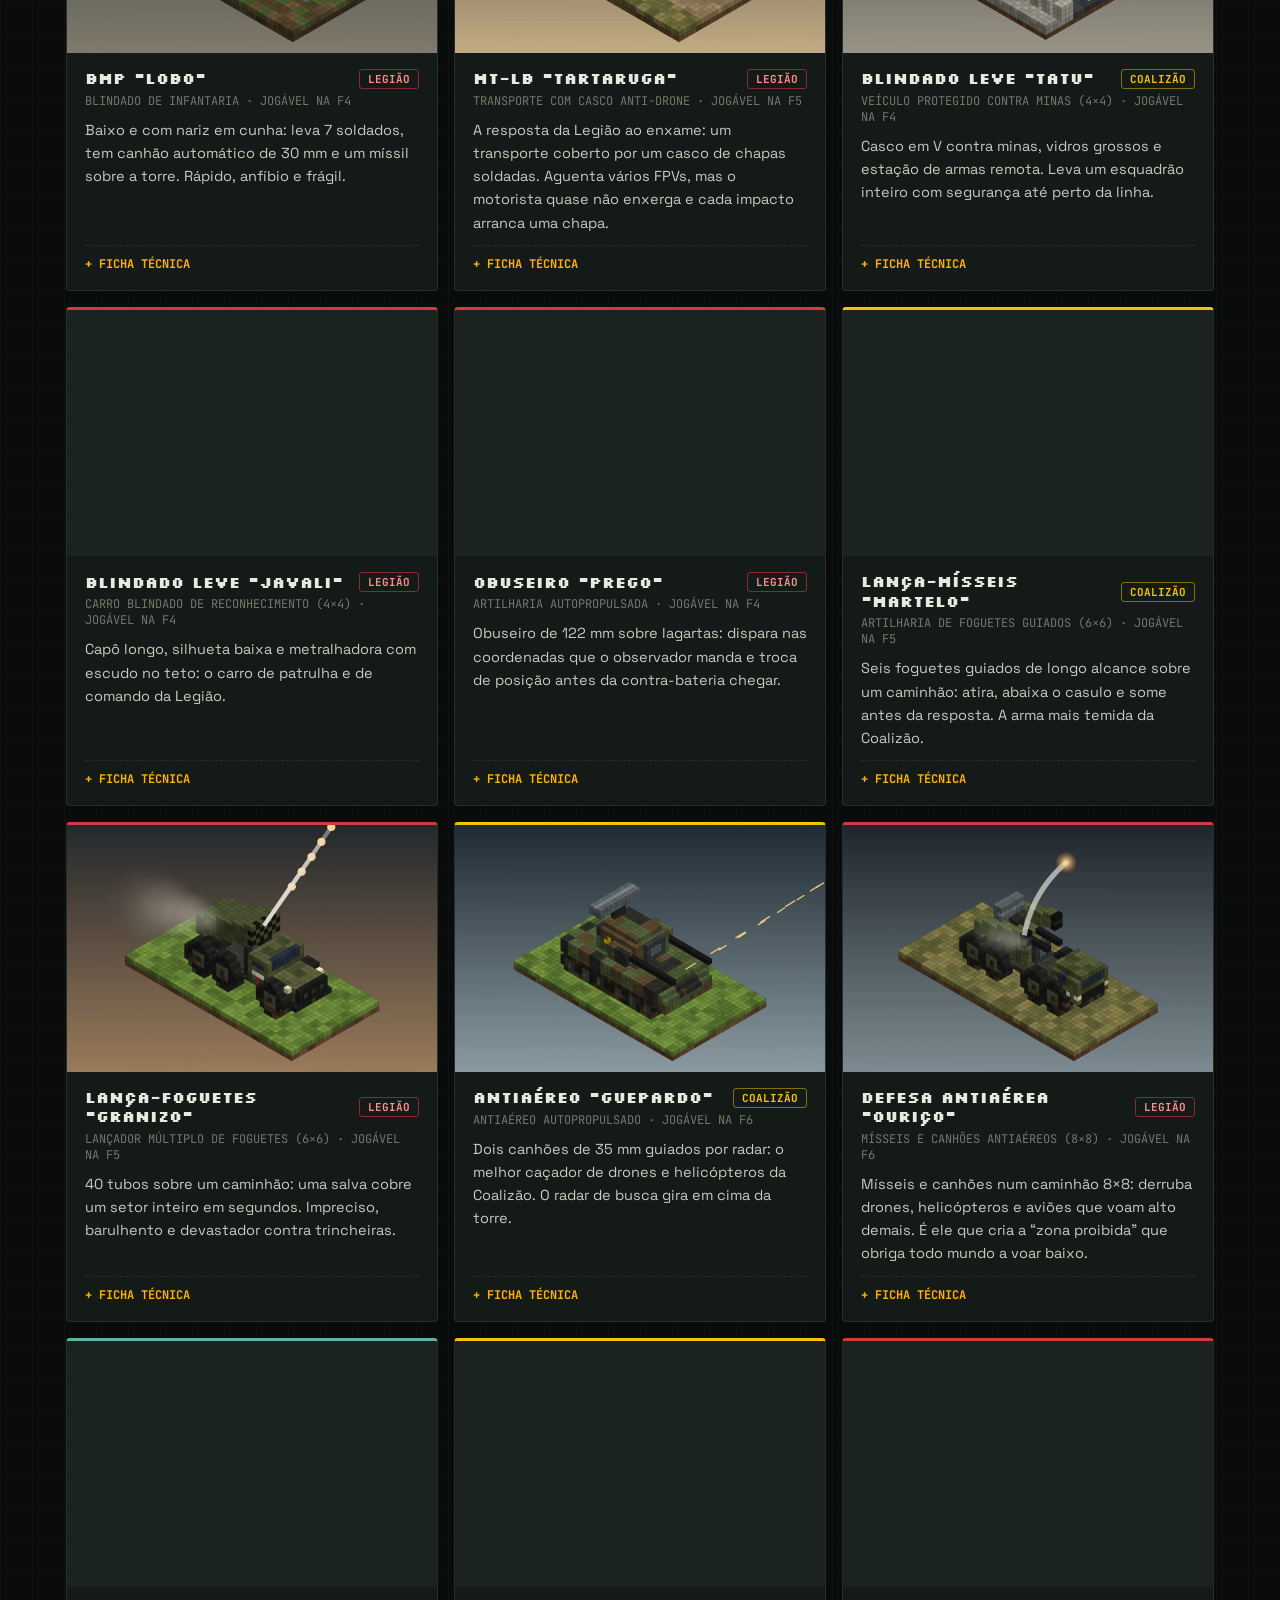
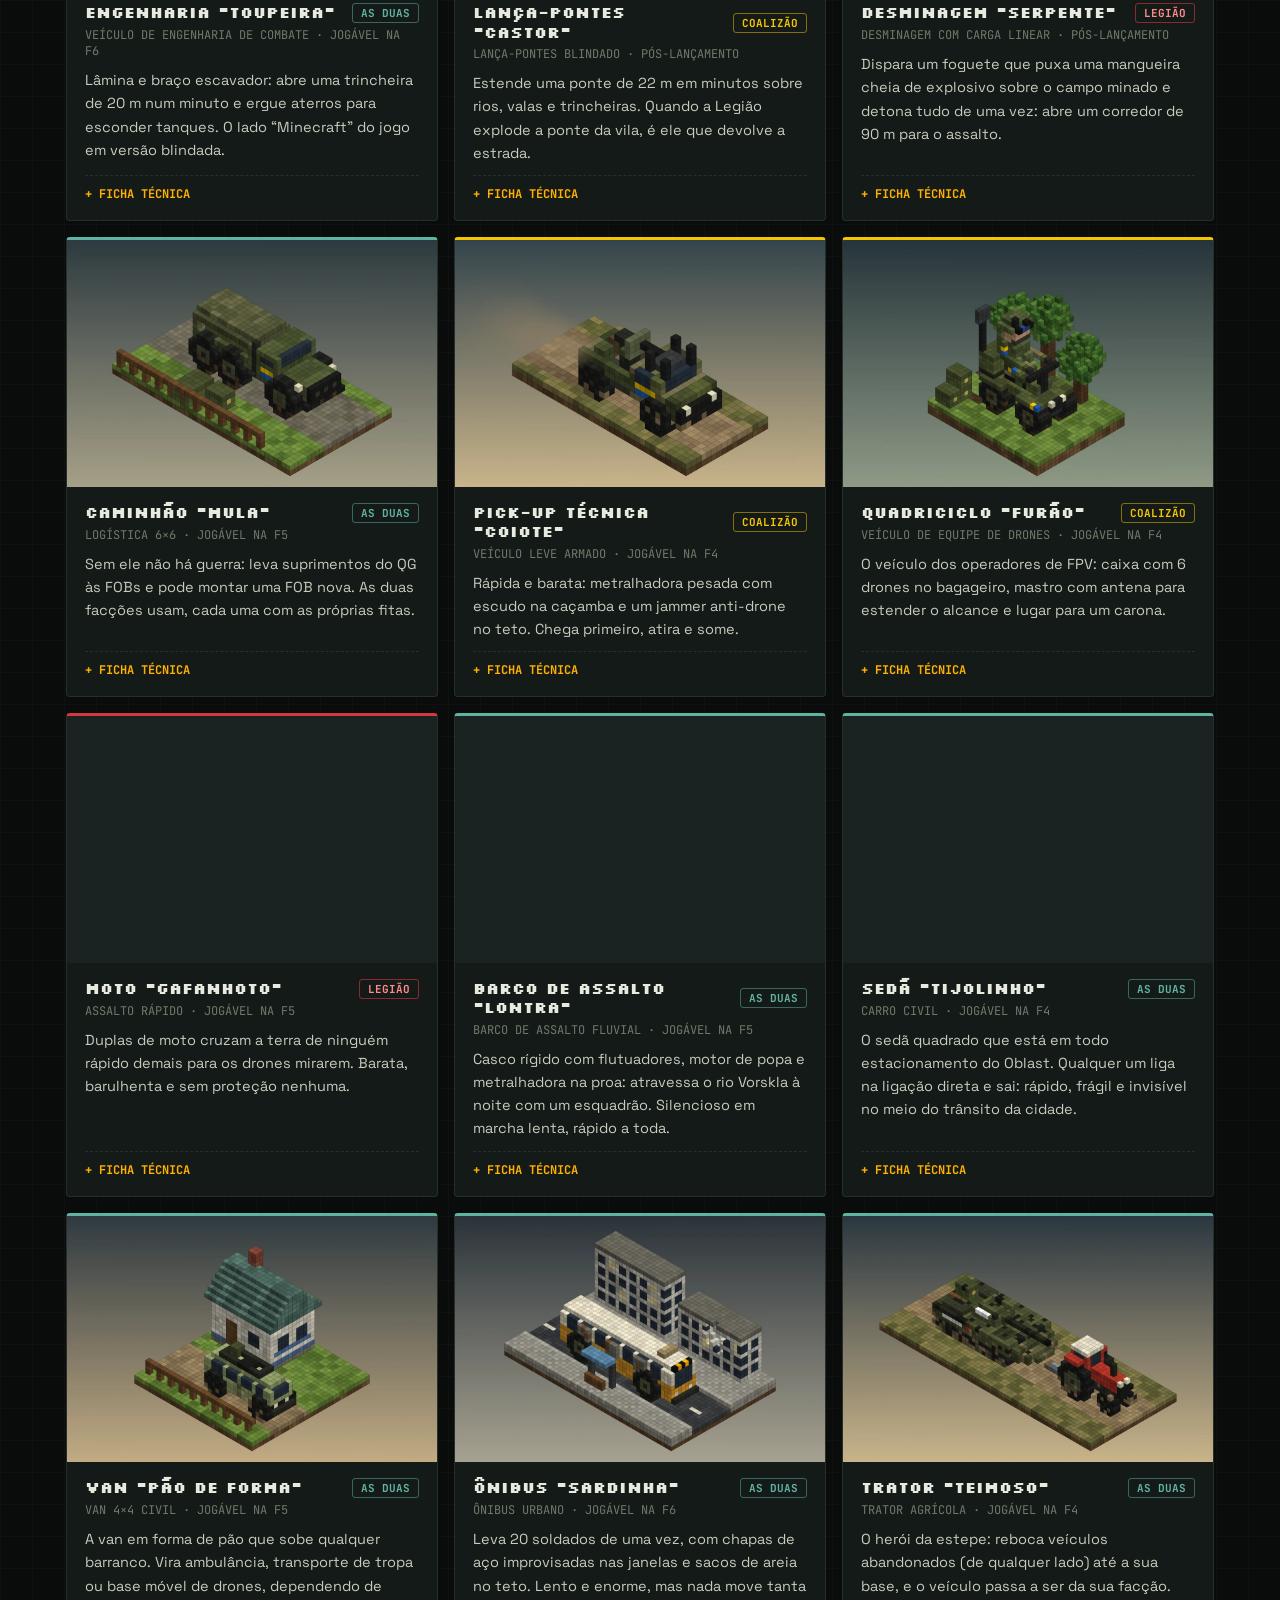
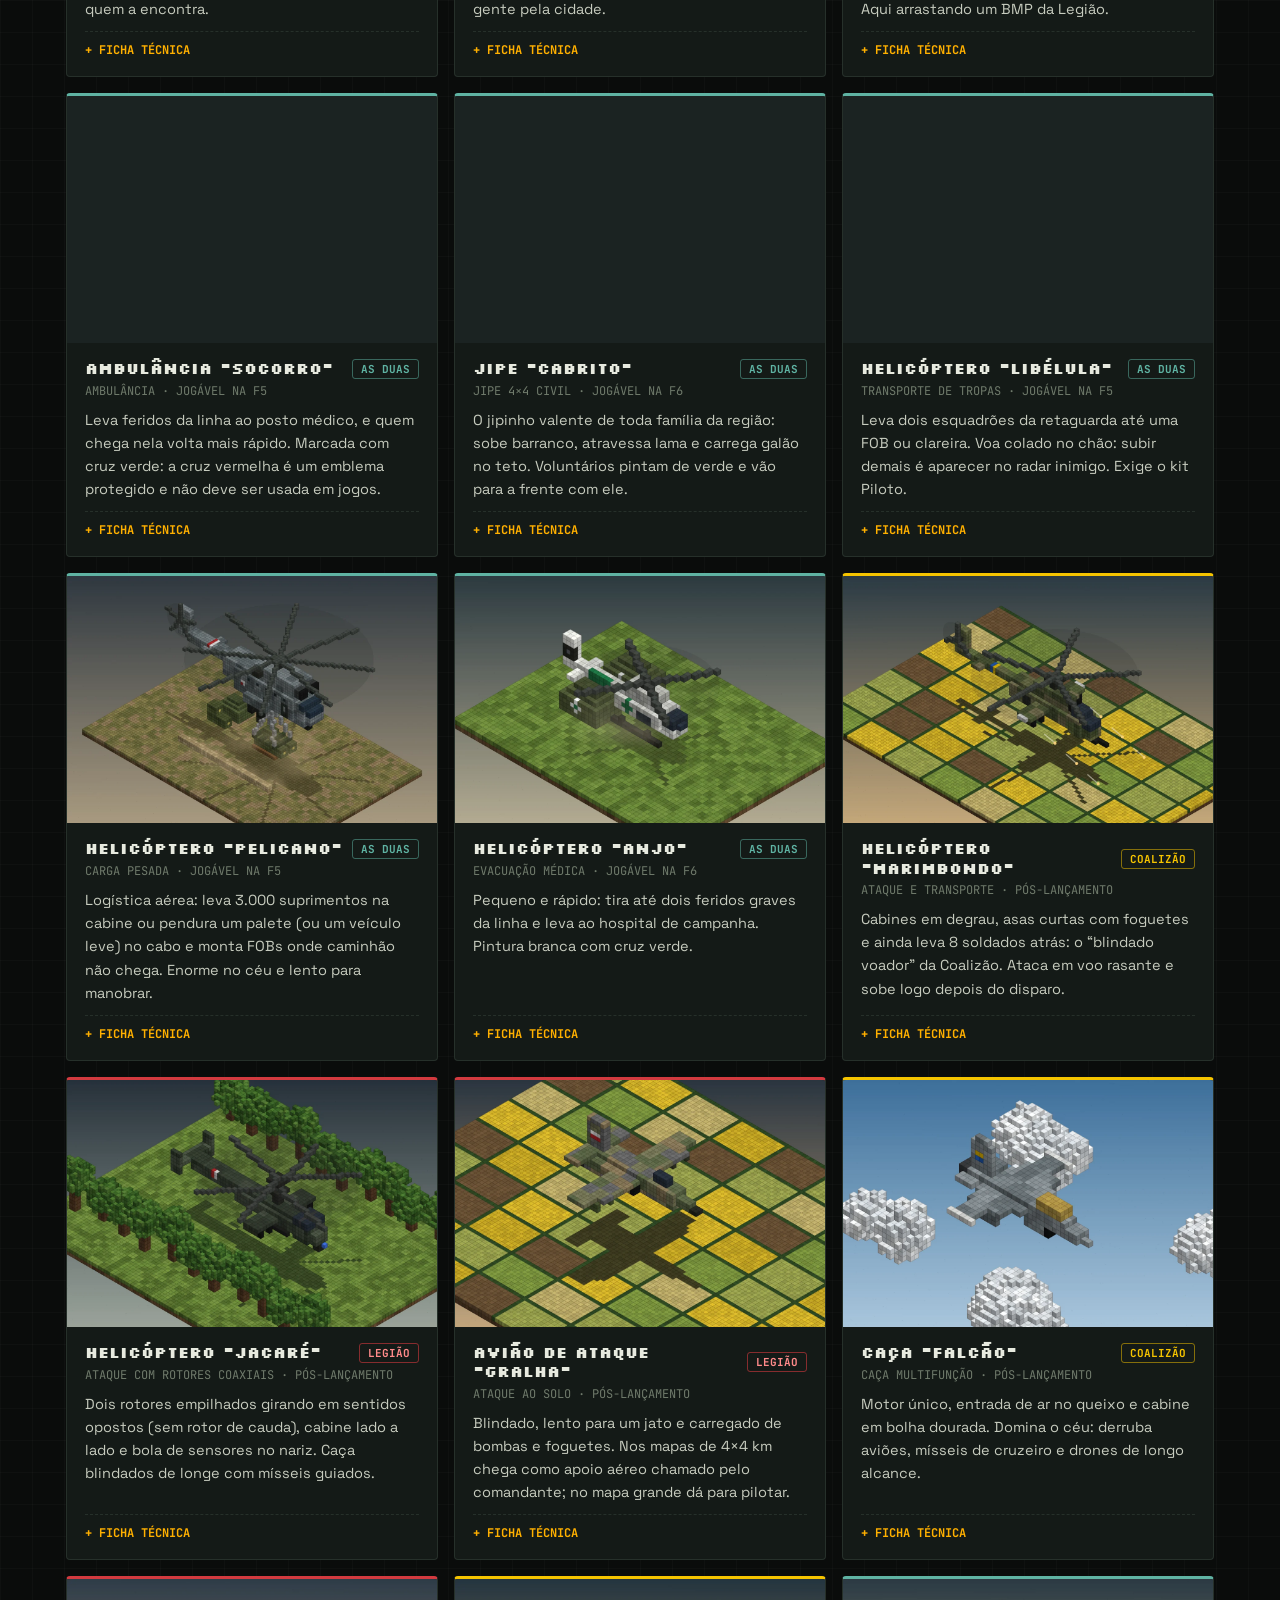
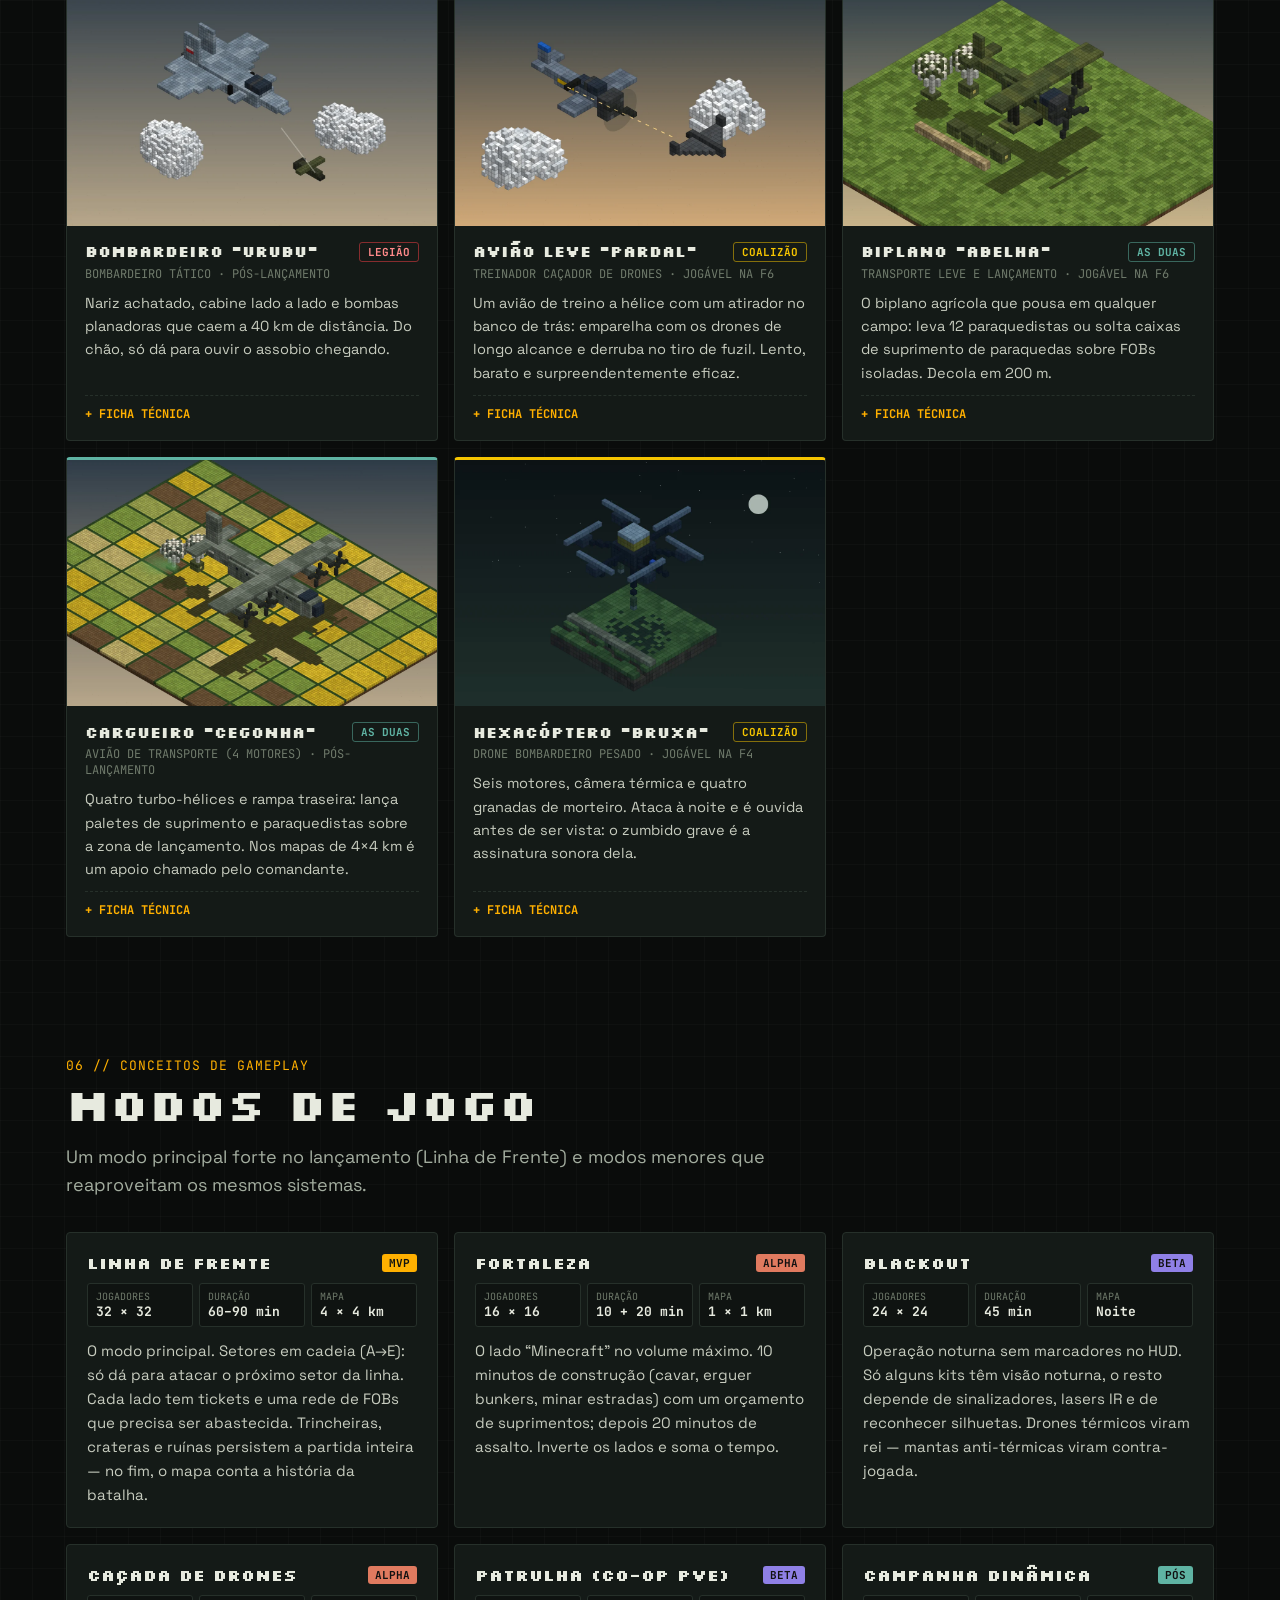
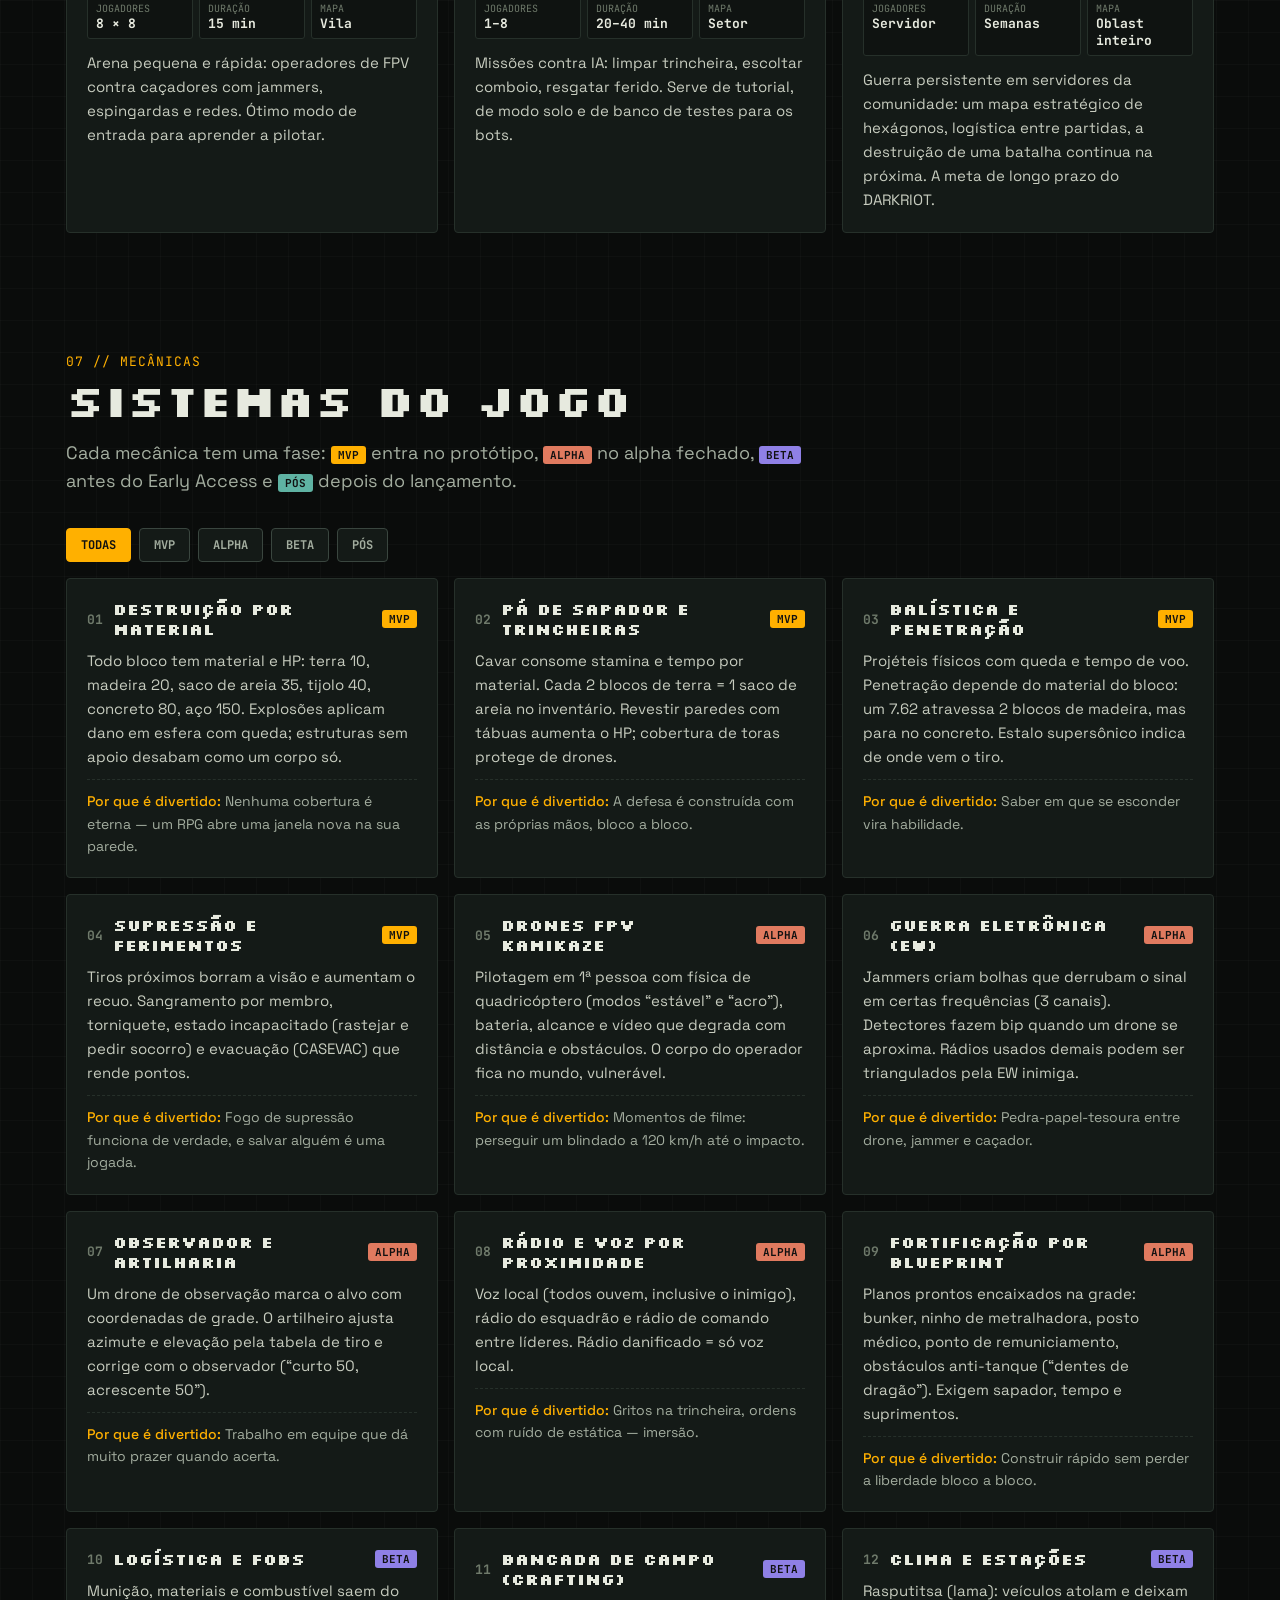
==== commit bb863528: "Expand the fleet to 38 vehicles and hand modeling to the AI Fleet: 26 ground/water vehicles (6 civil" ====
--- a/index.html
+++ b/index.html
@@ -78,7 +78,7 @@
         <div><dt>Jogadores</dt><dd>1–8 co-op · 32 × 32 PvP · meta 50 × 50</dd></div>
         <div><dt>Plataforma</dt><dd>PC (Steam) · consoles depois do 1.0</dd></div>
         <div><dt>Engine</dt><dd>Godot 4.x + GDExtension (C++)</dd></div>
-        <div><dt>Arte</dt><dd>Voxel / blocos 16 px, modelada no Blockbench</dd></div>
+        <div><dt>Arte</dt><dd>Voxel (16 voxels por metro), gerada pela IA a partir de código</dd></div>
         <div><dt>Negócio</dt><dd>Premium (Early Access) · cosméticos sem vantagem</dd></div>
         <div><dt>Meta de EA</dt><dd>março de 2028</dd></div>
       </dl>
@@ -100,7 +100,7 @@
   <div class="sec-head">
     <p class="sec-num">02 // engine</p>
     <h2>Escolha: Godot 4</h2>
-    <p class="sec-sub">Para um dev que <b>orquestra IA por prompts</b> e <b>cria os próprios modelos</b>, o que pesa é: a IA conseguir ler e escrever tudo, licença sem dor de cabeça e um pipeline direto do Blockbench.</p>
+    <p class="sec-sub">Para um dev que <b>orquestra IA por prompts</b> e deixa a IA criar <b>o código e os modelos</b>, o que pesa é: a IA conseguir ler e escrever tudo (scripts, cenas e modelos), licença sem dor de cabeça e um caminho direto dos modelos voxel para o jogo.</p>
   </div>
 
   <div class="verdict card">
@@ -111,7 +111,7 @@
         <li><b>Tudo é texto.</b> Cenas <code>.tscn</code>, recursos <code>.tres</code> e scripts <code>.gd</code> são arquivos legíveis: a IA cria e edita cenas inteiras, não só scripts. É o maior multiplicador para quem trabalha por prompts.</li>
         <li><b>Livre (MIT), sem royalties.</b> O jogo é 100% seu.</li>
         <li><b>GDScript + C++.</b> GDScript para gameplay (rápido de gerar e revisar); GDExtension em C++ para o núcleo voxel quando o profiler pedir.</li>
-        <li><b>Blockbench → glTF → Godot</b> é nativo: arrasta o <code>.glb</code> e pronto.</li>
+        <li><b>Modelos voxel entram direto.</b> A IA escreve cada modelo como código e exporta <code>.vox</code> (abre no MagicaVoxel) e <code>.glb</code> (entra no Godot sem conversão).</li>
         <li><b>Multiplayer embutido</b> (ENet, RPCs, MultiplayerSynchronizer) e <b>servidor dedicado headless</b>.</li>
         <li><b>Leve.</b> O editor abre em segundos; iterar rápido importa mais que gráfico fotorrealista num jogo de blocos.</li>
       </ul>
@@ -141,8 +141,9 @@
         <li><b>Voxel</b> chunks 16³, greedy meshing, atlas 16×16 (base: Voxel Tools ou próprio)</li>
         <li><b>Rede</b> ENet · servidor autoritativo 30 Hz · GodotSteam (lobby e P2P)</li>
         <li><b>Voz</b> AudioEffectCapture + Opus (proximidade e rádio)</li>
-        <li><b>Modelos</b> Blockbench → <code>.glb</code></li>
-        <li><b>Texturas</b> Aseprite ou Pixelorama (feito em Godot)</li>
+        <li><b>Modelos</b> voxel como código (IA) → <code>.vox</code> + <code>.glb</code></li>
+        <li><b>Cores</b> paleta fixa de 256 cores (nada de textura para pintar)</li>
+        <li><b>Retoques</b> MagicaVoxel (grátis), se você quiser mexer à mão</li>
         <li><b>Testes</b> GUT (Godot Unit Test)</li>
         <li><b>Versão</b> Git + Git LFS · GitHub Actions (export automático)</li>
         <li><b>IA</b> Claude Code (código, cenas, shaders, testes, revisão)</li>
@@ -161,7 +162,7 @@
   </div>
 
   <div class="note">
-    <b>Escala do mundo (decisão recomendada):</b> 1 bloco = 1 m, 16 px por bloco (padrão Minecraft/Blockbench). Soldado ≈ 1,8 bloco (≈ 29 px). Trincheira padrão: 2 blocos de profundidade. Mapa principal 4 × 4 km = 4096 × 4096 colunas, com streaming de chunks e LOD.
+    <b>Escala do mundo (decisão recomendada):</b> 1 bloco = 1 m; modelos com 16 voxels por metro (o mesmo “pixel” do Minecraft). Soldado ≈ 1,8 bloco (≈ 29 voxels de altura). Trincheira padrão: 2 blocos de profundidade. Mapa principal 4 × 4 km = 4096 × 4096 colunas, com streaming de chunks e LOD.
   </div>
 </section>
 
@@ -179,9 +180,9 @@
       <p class="doctrine"><b>Doutrina:</b> mobilidade, drones e emboscadas. Equipamento misto, criativo, muita gambiarra de campo.</p>
       <p class="perk"><b>Bônus “Enxame”:</b> drones FPV custam −30% de suprimento e recarregam mais rápido.</p>
       <h4>Kits</h4>
-      <ul class="kits"><li>Fuzileiro</li><li>Líder de esquadrão</li><li>Médico</li><li>Sapador</li><li>Operador FPV</li><li>Antitanque “Ferrão”</li><li>Atirador (DMR)</li><li>Observador</li></ul>
+      <ul class="kits"><li>Fuzileiro</li><li>Líder de esquadrão</li><li>Médico</li><li>Sapador</li><li>Operador FPV</li><li>Antitanque “Ferrão”</li><li>Atirador (DMR)</li><li>Observador</li><li>Piloto</li></ul>
       <h4>Veículos</h4>
-      <ul class="kits"><li><a href="#veh-lince">IFV “Lince”</a></li><li><a href="#veh-coiote">Pick-up “Coiote”</a></li><li><a href="#veh-furao">Quadriciclo “Furão”</a></li><li><a href="#veh-bruxa">Hexacóptero “Bruxa”</a></li><li><a href="#veh-mula">Caminhão “Mula”</a></li></ul>
+      <ul class="kits" data-veh="uc"></ul>
       <p class="id"><b>Identificação:</b> fita amarela + azul nos braços e pernas · camuflagem de manchas</p>
     </article>
     <article class="faction ru">
@@ -189,9 +190,9 @@
       <p class="doctrine"><b>Doutrina:</b> massa, artilharia e blindagem. Guerra eletrônica forte, ataques em ondas apoiados por fogo pesado.</p>
       <p class="perk"><b>Bônus “Muralha de aço”:</b> artilharia e jammers custam −30% de suprimento.</p>
       <h4>Kits</h4>
-      <ul class="kits"><li>Fuzileiro de assalto</li><li>Comandante</li><li>Médico</li><li>Sapador (minas)</li><li>Operador EW</li><li>Metralhador</li><li>Antitanque (RPG)</li><li>Artilheiro</li></ul>
+      <ul class="kits"><li>Fuzileiro de assalto</li><li>Comandante</li><li>Médico</li><li>Sapador (minas)</li><li>Operador EW</li><li>Metralhador</li><li>Antitanque (RPG)</li><li>Artilheiro</li><li>Piloto</li></ul>
       <h4>Veículos</h4>
-      <ul class="kits"><li><a href="#veh-urso">Tanque “Urso T-7B”</a></li><li><a href="#veh-lobo">BMP “Lobo”</a></li><li><a href="#veh-tartaruga">MT-LB “Tartaruga”</a></li><li><a href="#veh-prego">Obuseiro “Prego”</a></li><li><a href="#veh-gafanhoto">Moto “Gafanhoto”</a></li><li><a href="#veh-mula">Caminhão “Mula”</a></li></ul>
+      <ul class="kits" data-veh="ru"></ul>
       <p class="id"><b>Identificação:</b> fita branca + vermelha · camuflagem digital · balaclava</p>
     </article>
   </div>
@@ -218,7 +219,7 @@
   <div class="sec-head">
     <p class="sec-num">04 // concept art</p>
     <h2>Concept arts voxel</h2>
-    <p class="sec-sub">Geradas por código, com um mini motor voxel isométrico em JavaScript escrito para o projeto (<code>assets/js/voxel.js</code>) — cada bloco aqui pode virar referência direta para você modelar no Blockbench. Os comentários embaixo são as notas de modelagem.</p>
+    <p class="sec-sub">Geradas por código, com um mini motor voxel isométrico em JavaScript escrito para o projeto (<code>assets/js/voxel.js</code>) — o mesmo jeito que a IA vai gerar os modelos do jogo: voxel escrito como código. Os comentários embaixo são as notas de modelagem.</p>
   </div>
   <div class="art-grid">
     <figure class="art"><img src="assets/img/art-coalizao.webp" width="1200" height="800" loading="lazy" decoding="async" alt="Soldados da Coalizão em voxel">
@@ -232,7 +233,7 @@
     <figure class="art"><img src="assets/img/art-village.webp" width="1200" height="800" loading="lazy" decoding="async" alt="Vila em ruínas com IFV">
       <figcaption><b>Vila em ruínas</b> Casa branca com detalhes azuis e telhado de metal. Tudo modular, com paredes de 1 bloco — destruição e reconstrução no mesmo sistema. IFV “Lince” passando.</figcaption></figure>
     <figure class="art"><img src="assets/img/art-fpv.webp" width="1200" height="800" loading="lazy" decoding="async" alt="Drone FPV kamikaze voxel">
-      <figcaption><b>Drone FPV kamikaze</b> Frame em X, 4 motores, câmera frontal, bateria com fita, ogiva amarrada por baixo. Modelado a 32 px/m (o dobro dos personagens), porque é pequeno e aparece de perto.</figcaption></figure>
+      <figcaption><b>Drone FPV kamikaze</b> Frame em X, 4 motores, câmera frontal, bateria com fita, ogiva amarrada por baixo. Modelado a 32 voxels por metro (o dobro dos personagens), porque é pequeno e aparece de perto.</figcaption></figure>
   </div>
 
   <div class="card palette">
@@ -252,12 +253,26 @@
   <div class="sec-head">
     <p class="sec-num">05 // veículos</p>
     <h2>Veículos</h2>
-    <p class="sec-sub">Dez veículos: quatro da Coalizão (mobilidade e drones), cinco da Legião (blindagem, artilharia e massa) e o caminhão de logística que as duas usam. Cada silhueta é diferente de propósito, para dar para reconhecer de longe ou pela câmera de um drone. A arte é estilizada (os blindados aparecem compactos); as medidas reais para modelar estão em cada ficha.</p>
-  </div>
-  <div id="veh-filter" class="filter" role="group" aria-label="Filtrar veículos por facção">
-    <button type="button" data-f="all" aria-pressed="true">Todos</button>
-    <button type="button" data-f="uc" aria-pressed="false">Coalizão</button>
-    <button type="button" data-f="ru" aria-pressed="false">Legião</button>
+    <p class="sec-sub">38 veículos: 26 terrestres e aquáticos (6 deles civis, que qualquer facção pega nas cidades), 11 aeronaves tripuladas e o drone pesado “Bruxa” (os FPV e os drones de observação são equipamento). Helicópteros são pilotáveis em todos os mapas; os aviões chegam como apoio aéreo chamado pelo comandante nos mapas de 4×4 km e ficam pilotáveis no mapa grande, depois do lançamento.</p>
+    <p class="sec-sub">Cada silhueta é diferente de propósito, para dar para reconhecer de longe ou pela câmera de um drone. A arte é estilizada; as medidas reais para modelar estão na ficha técnica de cada um.</p>
+  </div>
+  <div class="veh-filters">
+    <div id="veh-type" class="filter" role="group" aria-label="Filtrar veículos por tipo">
+      <button type="button" data-t="all" aria-pressed="true">Todos</button>
+      <button type="button" data-t="blindado" aria-pressed="false">Blindados</button>
+      <button type="button" data-t="apoio" aria-pressed="false">Apoio e engenharia</button>
+      <button type="button" data-t="leve" aria-pressed="false">Leves</button>
+      <button type="button" data-t="civil" aria-pressed="false">Civis</button>
+      <button type="button" data-t="aereo" aria-pressed="false">Aéreos</button>
+      <button type="button" data-t="drone" aria-pressed="false">Drones</button>
+    </div>
+    <div id="veh-fac" class="filter" role="group" aria-label="Filtrar veículos por facção">
+      <button type="button" data-f="all" aria-pressed="true">Todas as facções</button>
+      <button type="button" data-f="uc" aria-pressed="false">Coalizão</button>
+      <button type="button" data-f="ru" aria-pressed="false">Legião</button>
+      <button type="button" data-f="both" aria-pressed="false">Só compartilhados</button>
+    </div>
+    <p id="veh-count" class="muted small" aria-live="polite"></p>
   </div>
   <div id="veh-grid" class="veh-grid"></div>
 </section>
@@ -317,7 +332,7 @@
   <div class="sec-head">
     <p class="sec-num">09 // cronograma</p>
     <h2>Do zero ao Early Access</h2>
-    <p class="sec-sub">≈ 17 meses, começando na segunda-feira <b>12/10/2026</b>. Considera ~20–25 h por semana suas (orquestrar a IA, testar e modelar). Com menos tempo, estique as fases proporcionalmente — a ordem continua valendo.</p>
+    <p class="sec-sub">≈ 17 meses, começando na segunda-feira <b>12/10/2026</b>. Considera ~15–20 h por semana suas (orquestrar a IA, revisar o que ela entrega, testar e decidir) — sem modelar à mão, sobra tempo para playtests e comunidade. Com menos tempo, estique as fases proporcionalmente; a ordem continua valendo.</p>
   </div>
 
   <ol id="milestones" class="milestones"></ol>
@@ -332,7 +347,7 @@
   <div id="phase-cards" class="grid-3"></div>
 
   <h3 class="h3">As 12 primeiras semanas, sprint a sprint</h3>
-  <p class="muted">Cada semana tem uma tarefa de código (prompt para a IA) e uma de modelagem (sua) que se encaixam: o código da semana usa o modelo da semana.</p>
+  <p class="muted">Toda semana a IA entrega o código e os modelos voxel que esse código usa; você dirige, testa e aprova.</p>
   <div id="sprints" class="sprints"></div>
 </section>
 
@@ -341,33 +356,37 @@
   <div class="sec-head">
     <p class="sec-num">10 // orquestração</p>
     <h2>Você no comando</h2>
-    <p class="sec-sub">Você é o diretor: decide, escreve os prompts, revisa e cria os modelos. A IA escreve o código. O fluxo abaixo mantém a qualidade alta mesmo com muito código gerado.</p>
+    <p class="sec-sub">Você é o diretor: decide, escreve os prompts, revisa e aprova. A IA escreve o código e gera todos os modelos voxel (veículos, props, personagens e blocos). O fluxo abaixo mantém a qualidade alta mesmo com tanta coisa gerada.</p>
   </div>
 
   <div class="flow">
     <div class="step"><b>1 · Decidir</b><span>Escolha a feature da semana no cronograma. Escreva o critério de aceite.</span></div>
     <div class="step"><b>2 · Prompt</b><span>Use um template abaixo. Peça o plano antes do código.</span></div>
-    <div class="step"><b>3 · IA codifica</b><span>Branch + código + testes + cena de demo no sandbox.</span></div>
-    <div class="step"><b>4 · Você testa</b><span>Abre no Godot, joga, tenta quebrar. Roda o prompt de revisão.</span></div>
+    <div class="step"><b>3 · IA produz</b><span>Branch com código, testes, cena de demo e os modelos voxel que a feature usa.</span></div>
+    <div class="step"><b>4 · Você revisa</b><span>Joga no Godot, confere as prévias dos modelos com o guia de estilo, roda o prompt de revisão.</span></div>
     <div class="step"><b>5 · Merge</b><span>PR aprovado → GitHub Actions gera a build → amigos testam.</span></div>
   </div>
 
   <div class="two-col">
     <div class="card">
-      <h3 class="card-title">Guia do modelador (você)</h3>
+      <h3 class="card-title">Guia de estilo dos modelos</h3>
+      <p class="muted small">A IA segue, você aprova. Vira o arquivo <code>docs/estilo-voxel.md</code> do repositório do jogo.</p>
       <ul class="stack">
-        <li><b>Ferramenta</b> Blockbench, modo <i>Generic Model</i>, exporta <code>.glb</code></li>
-        <li><b>Escala</b> 16 px = 1 bloco = 1 m · soldado ≈ 29 px de altura</li>
-        <li><b>Detalhe extra</b> armas em 1ª pessoa e drones a 32 px/m</li>
-        <li><b>Texturas</b> potência de 2 · personagem 64×64 · veículo 128–256 · bloco 16×16</li>
-        <li><b>Ossos</b> root › hips › spine › chest › neck › head · arm_l/r_upper › lower › hand · leg_l/r_upper › lower › foot · <code>weapon_socket</code></li>
-        <li><b>Pivôs</b> arma no grip · torre <code>turret</code> e canhão <code>gun</code> separados · rodas <code>wheel_l_01</code>…</li>
-        <li><b>Nomes</b> <code>categoria_nome_variante.glb</code> (ex.: <code>veh_tank_urso_cage.glb</code>)</li>
-        <li><b>LOD</b> versão sem detalhes de 1 px para mais de 150 m</li>
+        <li><b>Fonte</b> cada modelo é um script em <code>tools/models/</code>; a IA muda o script, nunca o arquivo exportado</li>
+        <li><b>Exporta</b> <code>.vox</code> (MagicaVoxel) e <code>.glb</code> com greedy meshing (Godot) + prévia em PNG</li>
+        <li><b>Escala</b> 16 voxels por metro · soldado ≈ 29 voxels · face de bloco = 16 × 16</li>
+        <li><b>Detalhe</b> armas em 1ª pessoa e drones a 32 voxels por metro</li>
+        <li><b>Cores</b> paleta fixa de 256 cores; camuflagem com 5–6 tons por facção</li>
+        <li><b>Partes</b> personagens em partes rígidas, como no Minecraft: head, torso, arm_l/r, leg_l/r e <code>weapon_socket</code></li>
+        <li><b>Pivôs</b> torre <code>turret</code>, canhão <code>gun</code>, rodas <code>wheel_l_01</code>…, rotores <code>rotor_main</code></li>
+        <li><b>Nomes</b> <code>categoria_nome_variante</code> (ex.: <code>veh_tank_urso_cage</code>)</li>
+        <li><b>LOD</b> o exportador gera sozinho a versão de longe (voxels 2× maiores)</li>
+        <li><b>Retoque</b> mexeu à mão no MagicaVoxel? A IA incorpora a mudança no script</li>
       </ul>
     </div>
     <div class="card">
       <h3 class="card-title">Checklist de modelos</h3>
+      <p class="muted small">A IA gera, você aprova a prévia e marca aqui.</p>
       <div class="progress"><div id="asset-bar"></div></div>
       <p id="asset-progress" class="muted small"></p>
       <div id="asset-list" class="asset-list"></div>
@@ -399,6 +418,7 @@
   <p class="muted small">Concept arts, mapa e GIFs gerados por código neste repositório · hospedado no GitHub Pages.</p>
 </footer>
 
+<script src="assets/js/data-vehicles.js"></script>
 <script src="assets/js/main.js"></script>
 </body>
 </html>
--- a/assets/css/style.css
+++ b/assets/css/style.css
@@ -207,7 +207,17 @@
 .pal-rows i { width: 34px; height: 24px; border: 2px solid #000; box-shadow: inset -3px -3px 0 rgba(0, 0, 0, 0.25), inset 3px 3px 0 rgba(255, 255, 255, 0.12); }
 
 /* veículos */
-.veh-grid { display: grid; grid-template-columns: repeat(2, minmax(0, 1fr)); gap: 16px; }
+.veh-filters { display: grid; gap: 8px; margin-bottom: 16px; }
+.veh-filters .filter { margin-bottom: 0; }
+.veh-filters .filter small { font-weight: 400; opacity: 0.7; margin-left: 2px; }
+.veh-grid { display: grid; grid-template-columns: repeat(3, minmax(0, 1fr)); gap: 16px; }
+.vdet { margin-top: auto; border-top: 1px dashed var(--line); padding-top: 10px; }
+.vdet summary { cursor: pointer; font: 700 12px var(--mono); color: var(--amber); text-transform: uppercase; list-style: none; }
+.vdet summary::-webkit-details-marker { display: none; }
+.vdet summary::before { content: "+ "; }
+.vdet[open] summary::before { content: "− "; }
+.vdet[open] > :not(summary) { margin-top: 10px; }
+.kits .more a { color: var(--teal); }
 .veh { padding: 0; overflow: hidden; display: flex; flex-direction: column; border-top: 3px solid var(--line); }
 .veh[data-f="uc"] { border-top-color: var(--uc1); }
 .veh[data-f="ru"] { border-top-color: var(--ru2); }
@@ -215,8 +225,8 @@
 .veh img { width: 100%; aspect-ratio: 3 / 2; background: #1b2322; }
 .veh-body { padding: 16px 18px 18px; display: flex; flex-direction: column; gap: 10px; flex: 1; }
 .veh header { display: flex; align-items: center; gap: 10px; flex-wrap: wrap; }
-.veh h3 { font: 700 17px var(--pix); margin: 0; flex: 1; line-height: 1.25; }
-.veh p { margin: 0; color: #c7ccbf; font-size: 15px; }
+.veh h3 { font: 700 15px var(--pix); margin: 0; flex: 1; line-height: 1.3; }
+.veh p { margin: 0; color: #c7ccbf; font-size: 14.5px; }
 .veh .cls { font: 12px var(--mono); color: var(--dim); text-transform: uppercase; margin-top: -6px; }
 .fac { font: 700 11px var(--mono); padding: 2px 8px; border-radius: 3px; text-transform: uppercase; white-space: nowrap; border: 1px solid; }
 .fac-uc { color: var(--uc1); border-color: rgba(245, 196, 0, 0.5); }
@@ -229,7 +239,7 @@
 .vspecs dd { margin: 0; font-size: 13.5px; line-height: 1.35; }
 .veh .weak { font-size: 14px; }
 .veh .weak b { color: #e07a5f; font-weight: 500; }
-.veh .mdl { margin-top: auto; padding-top: 10px; border-top: 1px dashed var(--line); font: 12px/1.55 var(--mono); color: var(--mute); }
+.veh .mdl { padding-top: 10px; border-top: 1px dashed var(--line); font: 12px/1.55 var(--mono); color: var(--mute); }
 .veh .mdl b { color: var(--amber); }
 .kits a { color: inherit; text-decoration: none; }
 .kits a:hover { color: var(--amber); }
@@ -315,6 +325,7 @@
 .lane small { font: 10px var(--mono); text-transform: uppercase; color: var(--dim); }
 .lane p { margin: 2px 0 0; font-size: 14px; line-height: 1.45; color: #cfd4c7; }
 .lane.ia { border-color: var(--teal); }
+.lane.mdl { border-color: #8fd3c4; }
 .lane.voce { border-color: var(--amber); }
 .lane.out { border-color: #6f7a6b; margin-bottom: 0; }
 .lane.out p { color: var(--ink); font-weight: 500; }
@@ -371,7 +382,7 @@
 /* ---------- responsivo ---------- */
 @media (max-width: 1000px) {
   .pillars { grid-template-columns: repeat(2, 1fr); }
-  .grid-3, .art-grid, .gif-grid { grid-template-columns: repeat(2, 1fr); }
+  .grid-3, .art-grid, .gif-grid, .veh-grid { grid-template-columns: repeat(2, minmax(0, 1fr)); }
   .milestones { grid-template-columns: repeat(4, 1fr); }
   .flow { grid-template-columns: repeat(3, 1fr); }
   .step:nth-child(3)::after { display: none; }
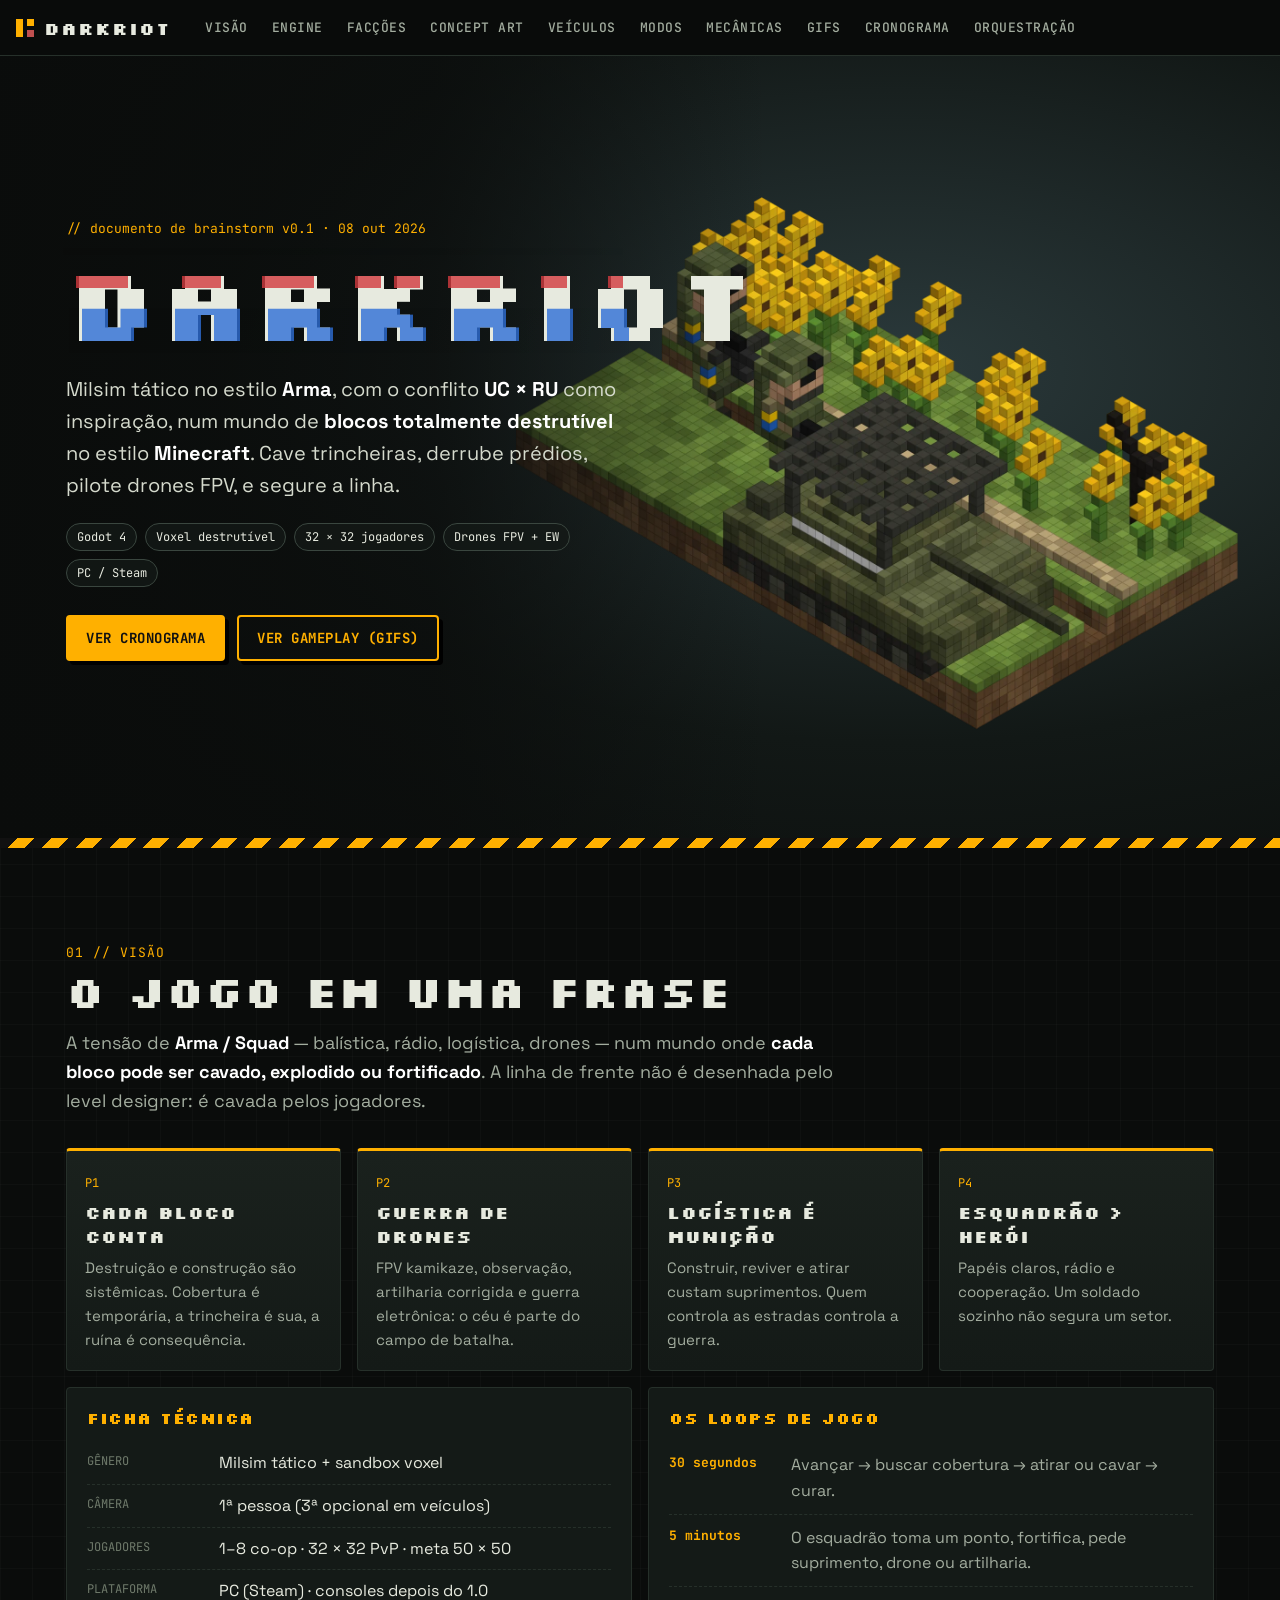
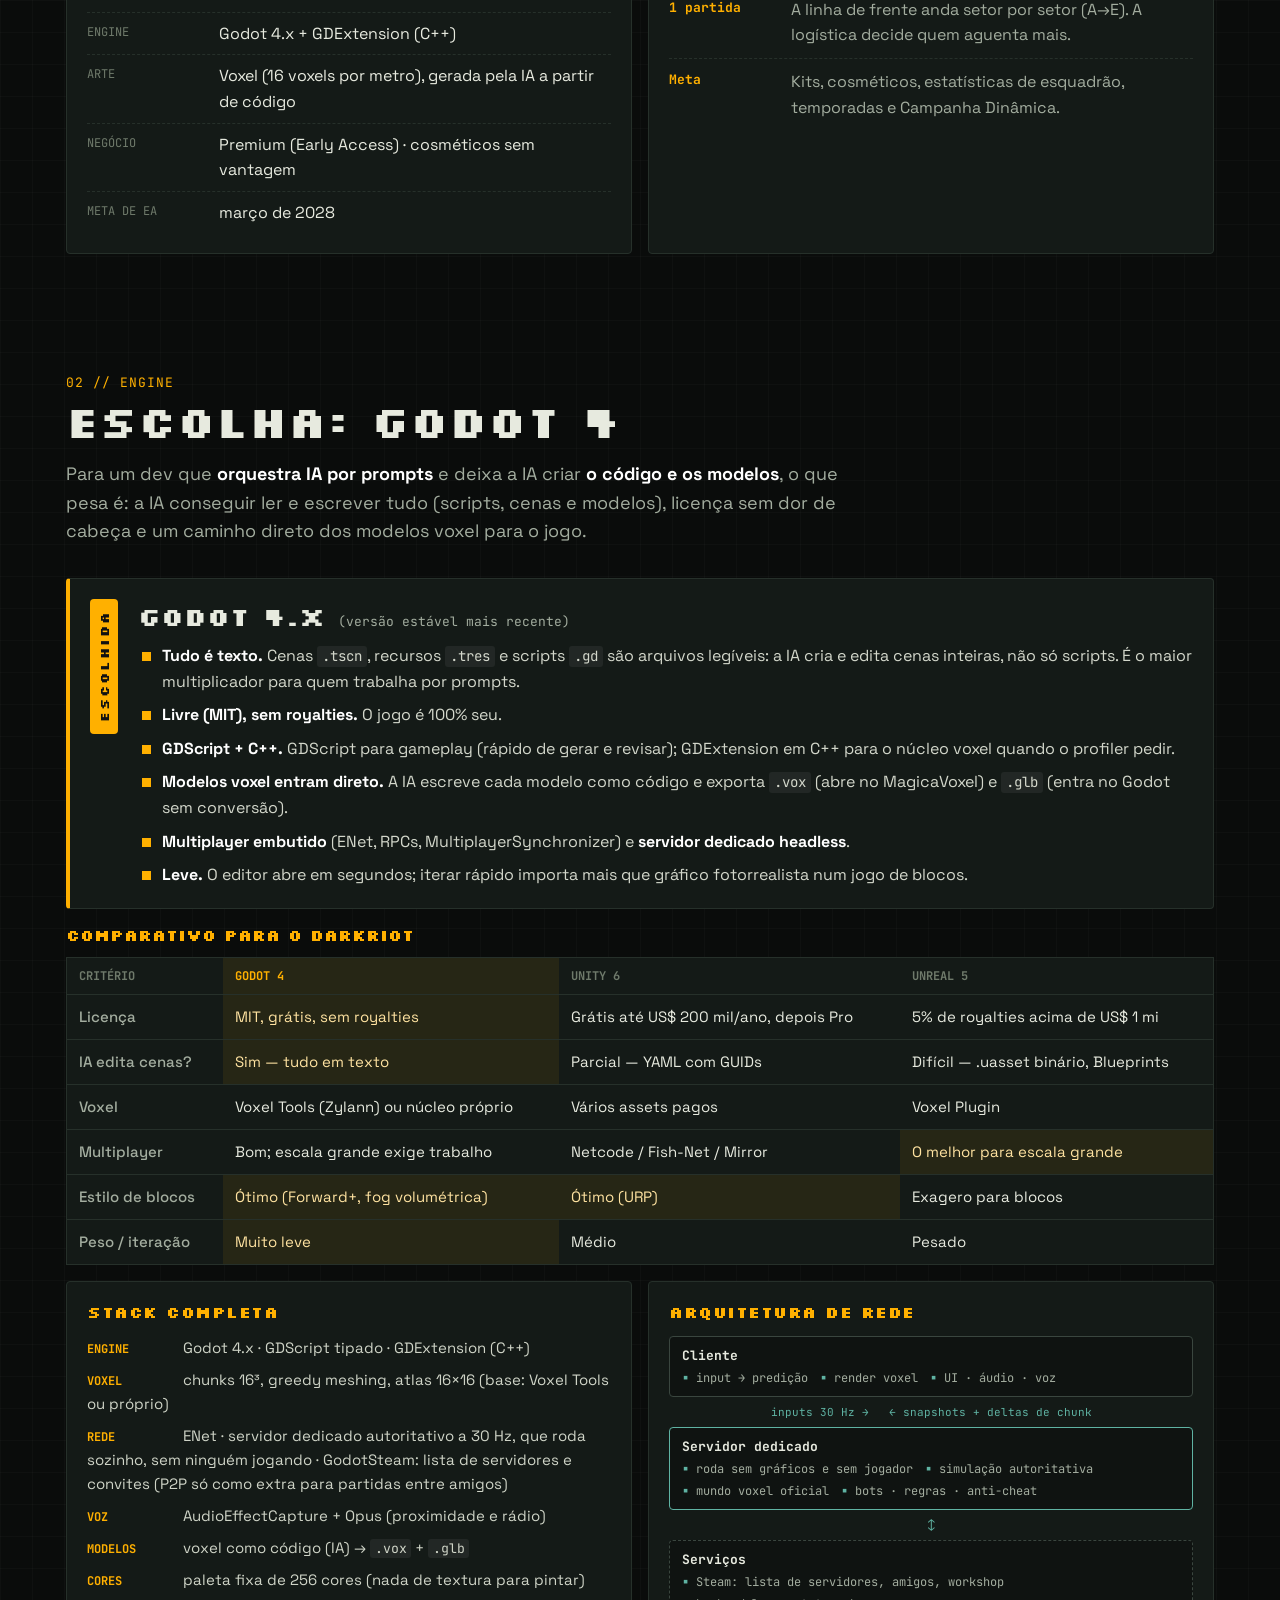
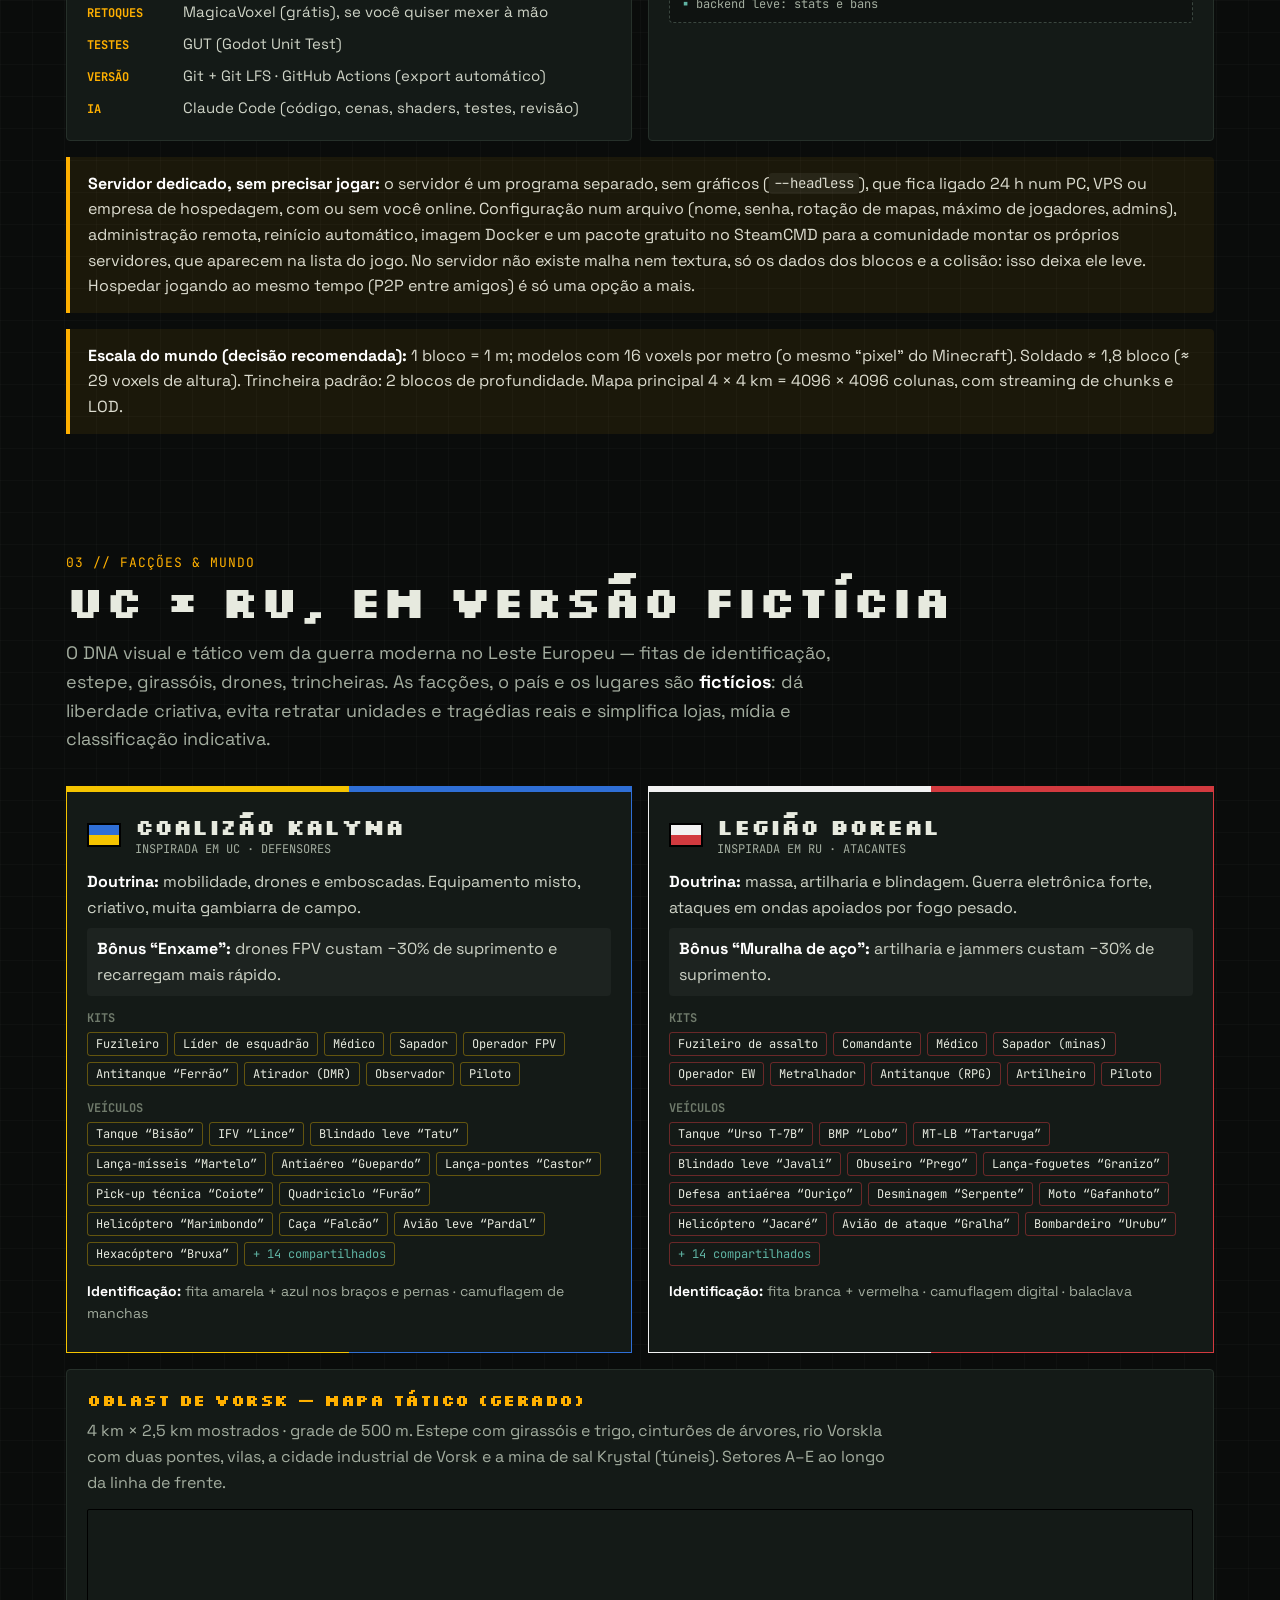
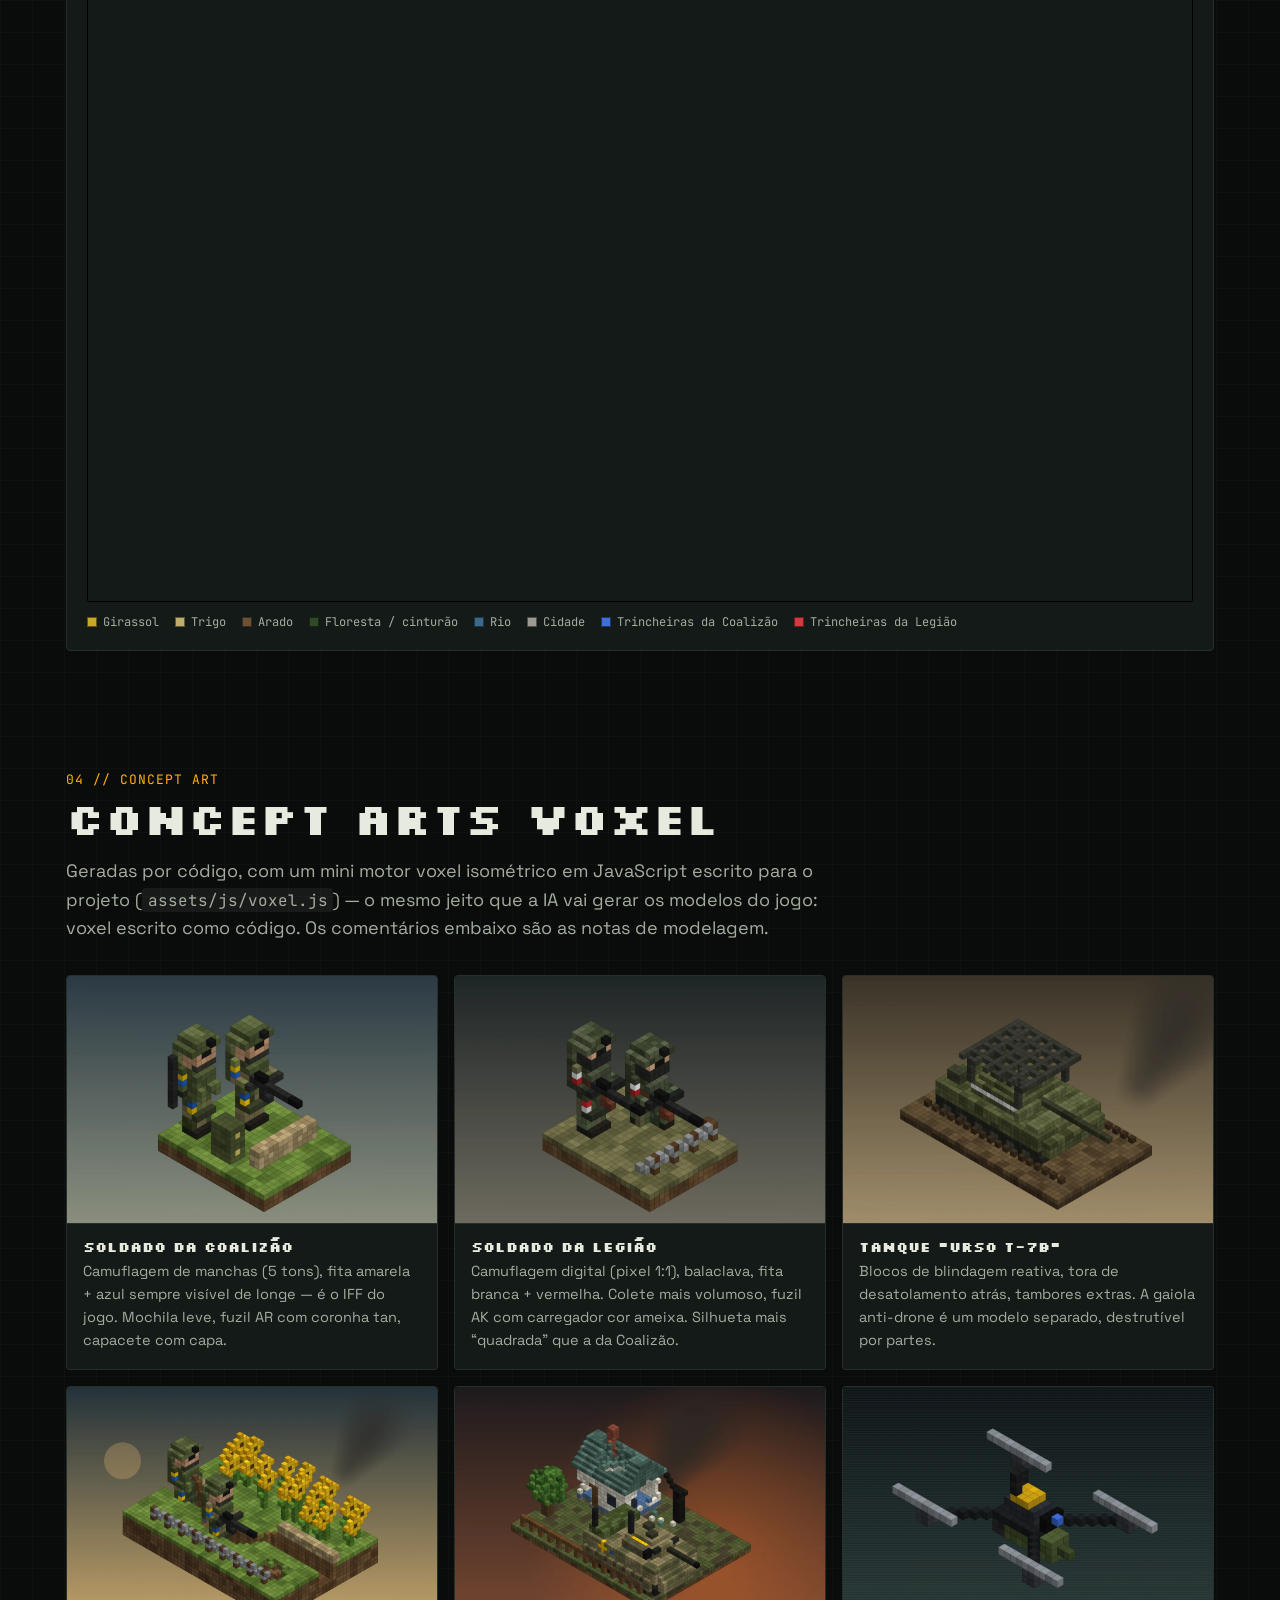
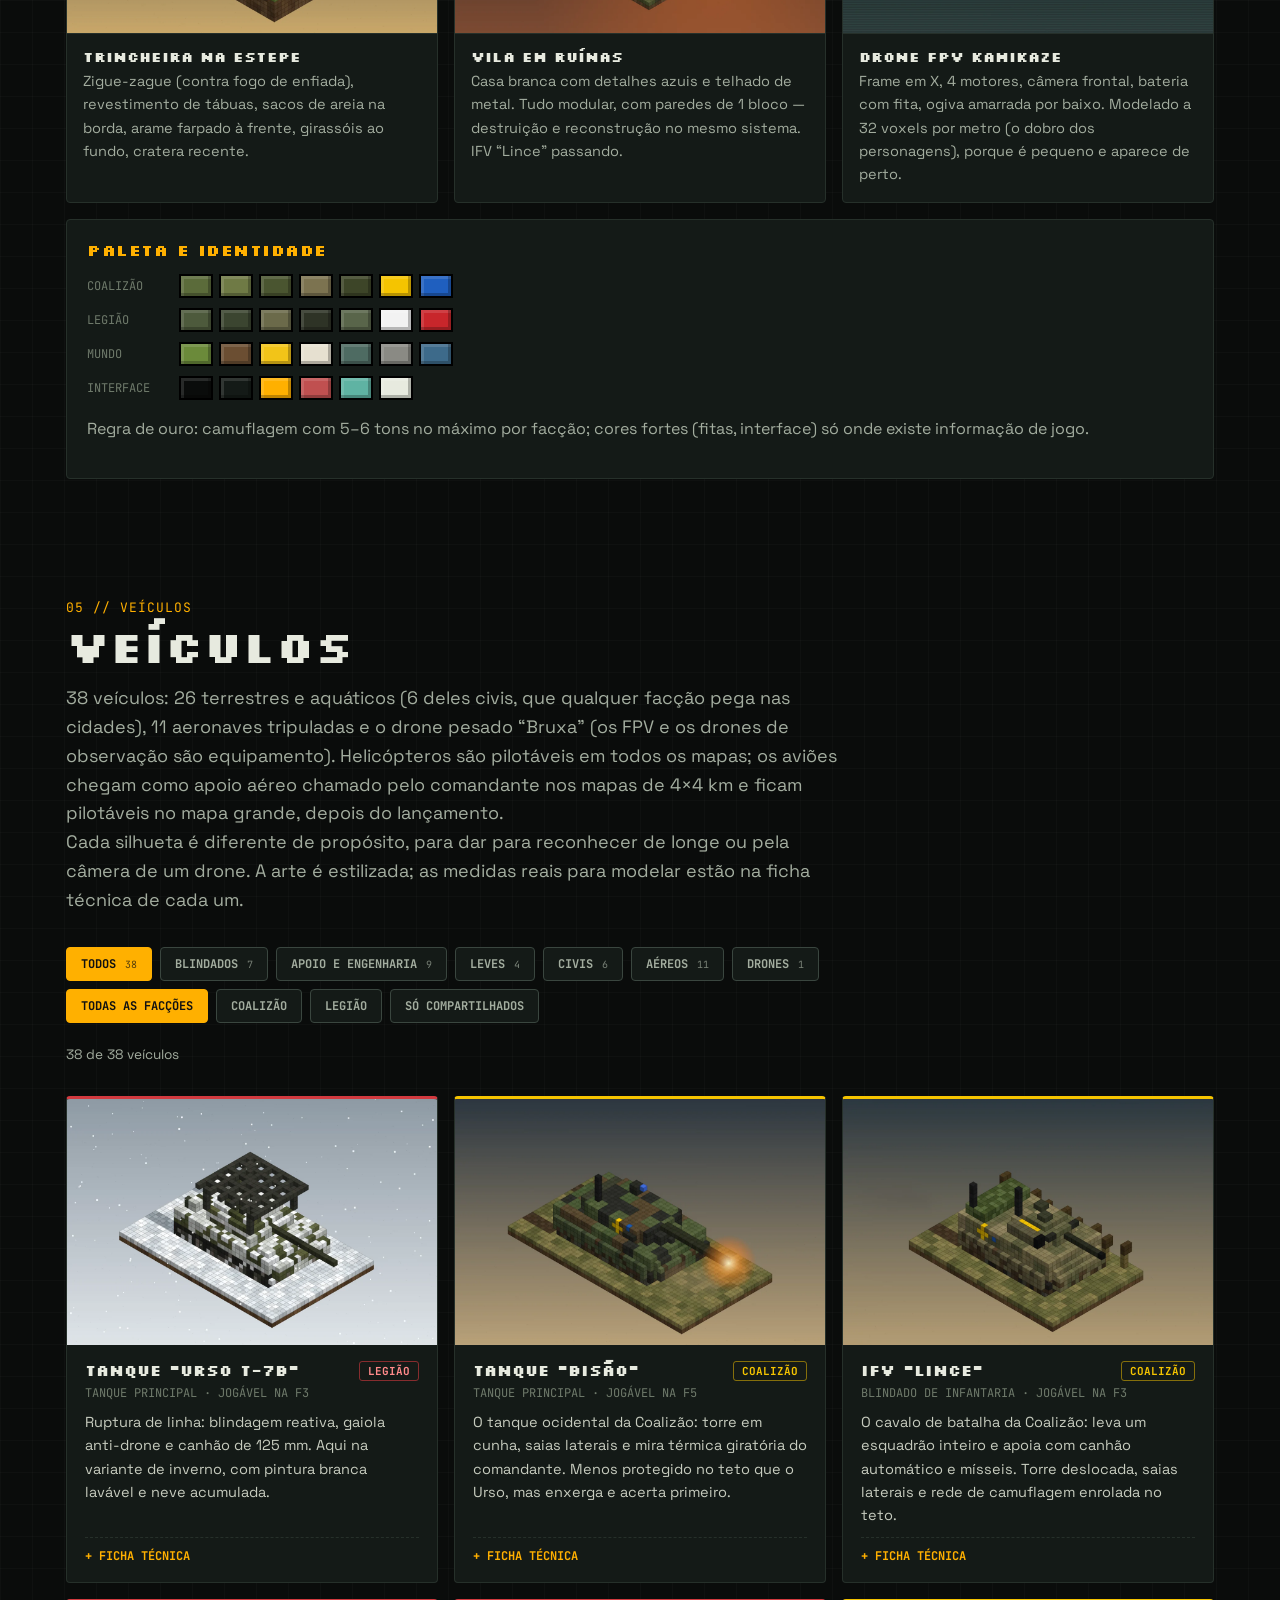
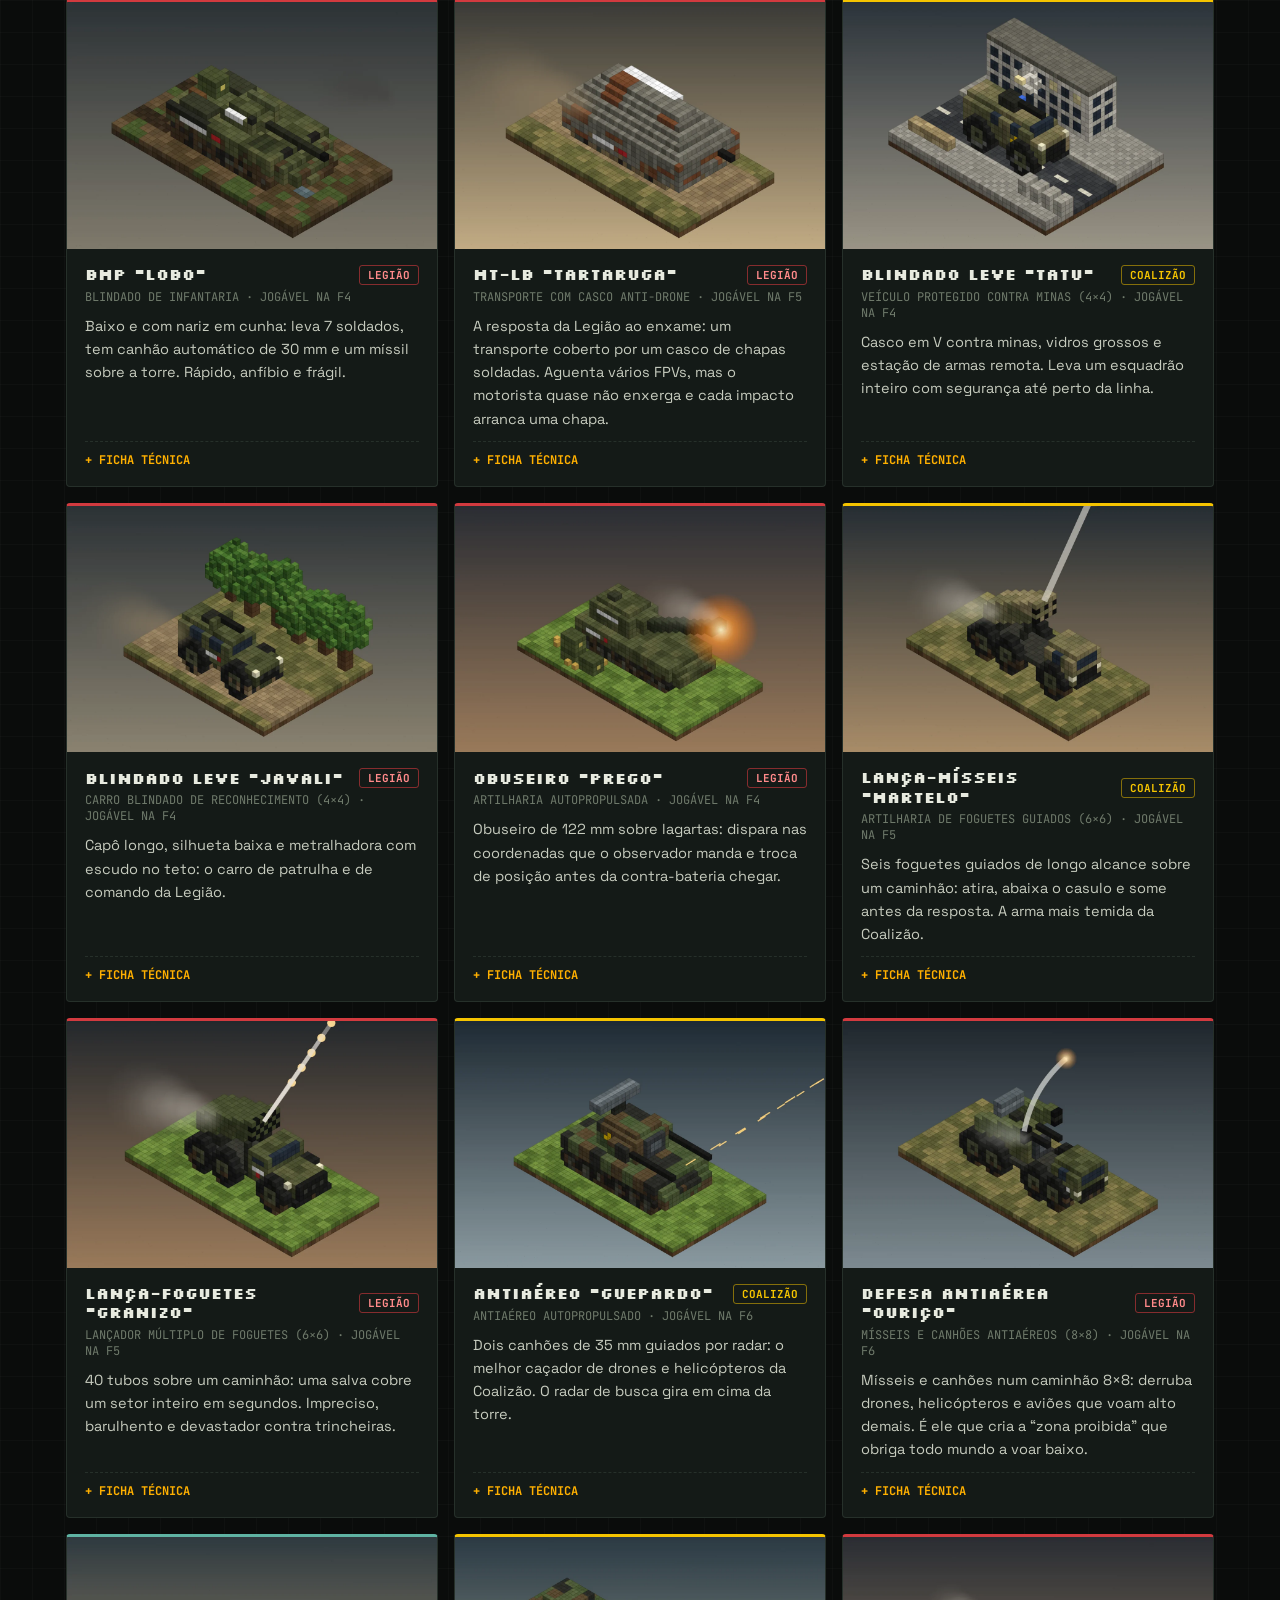
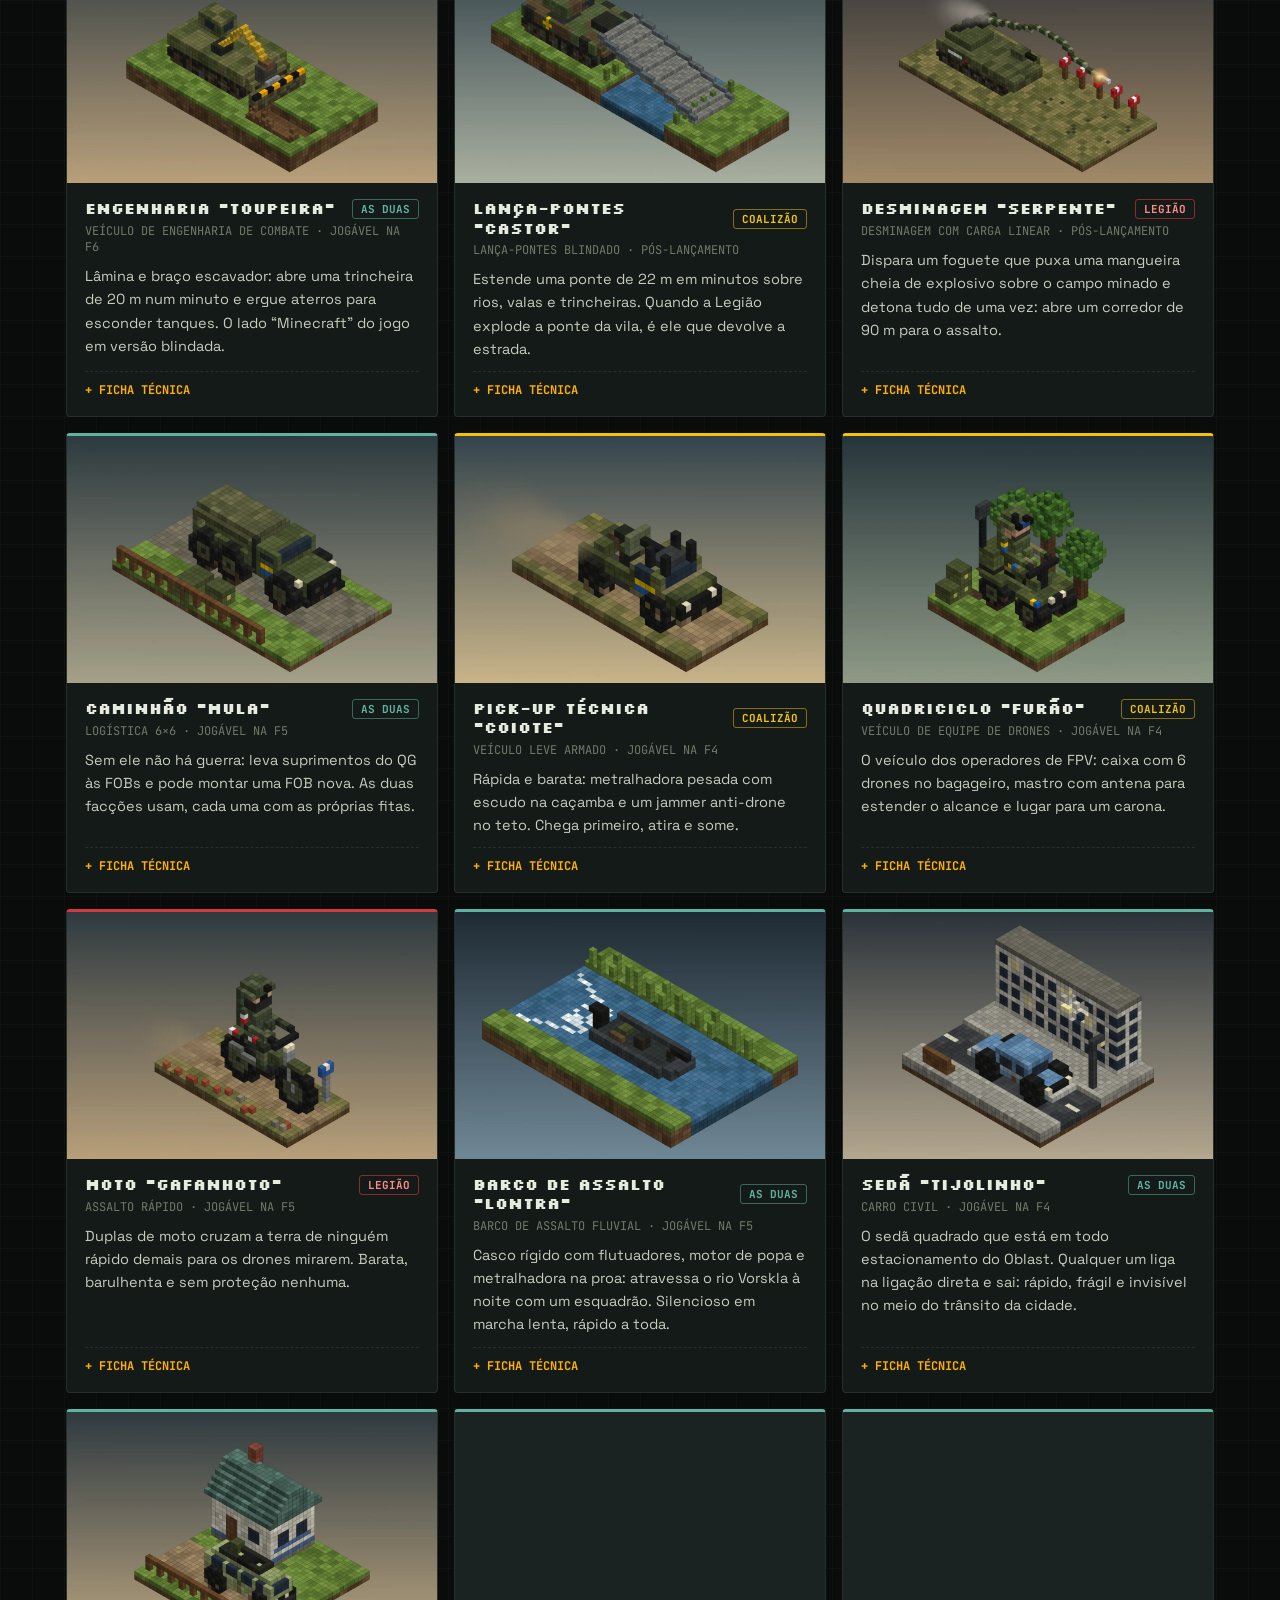
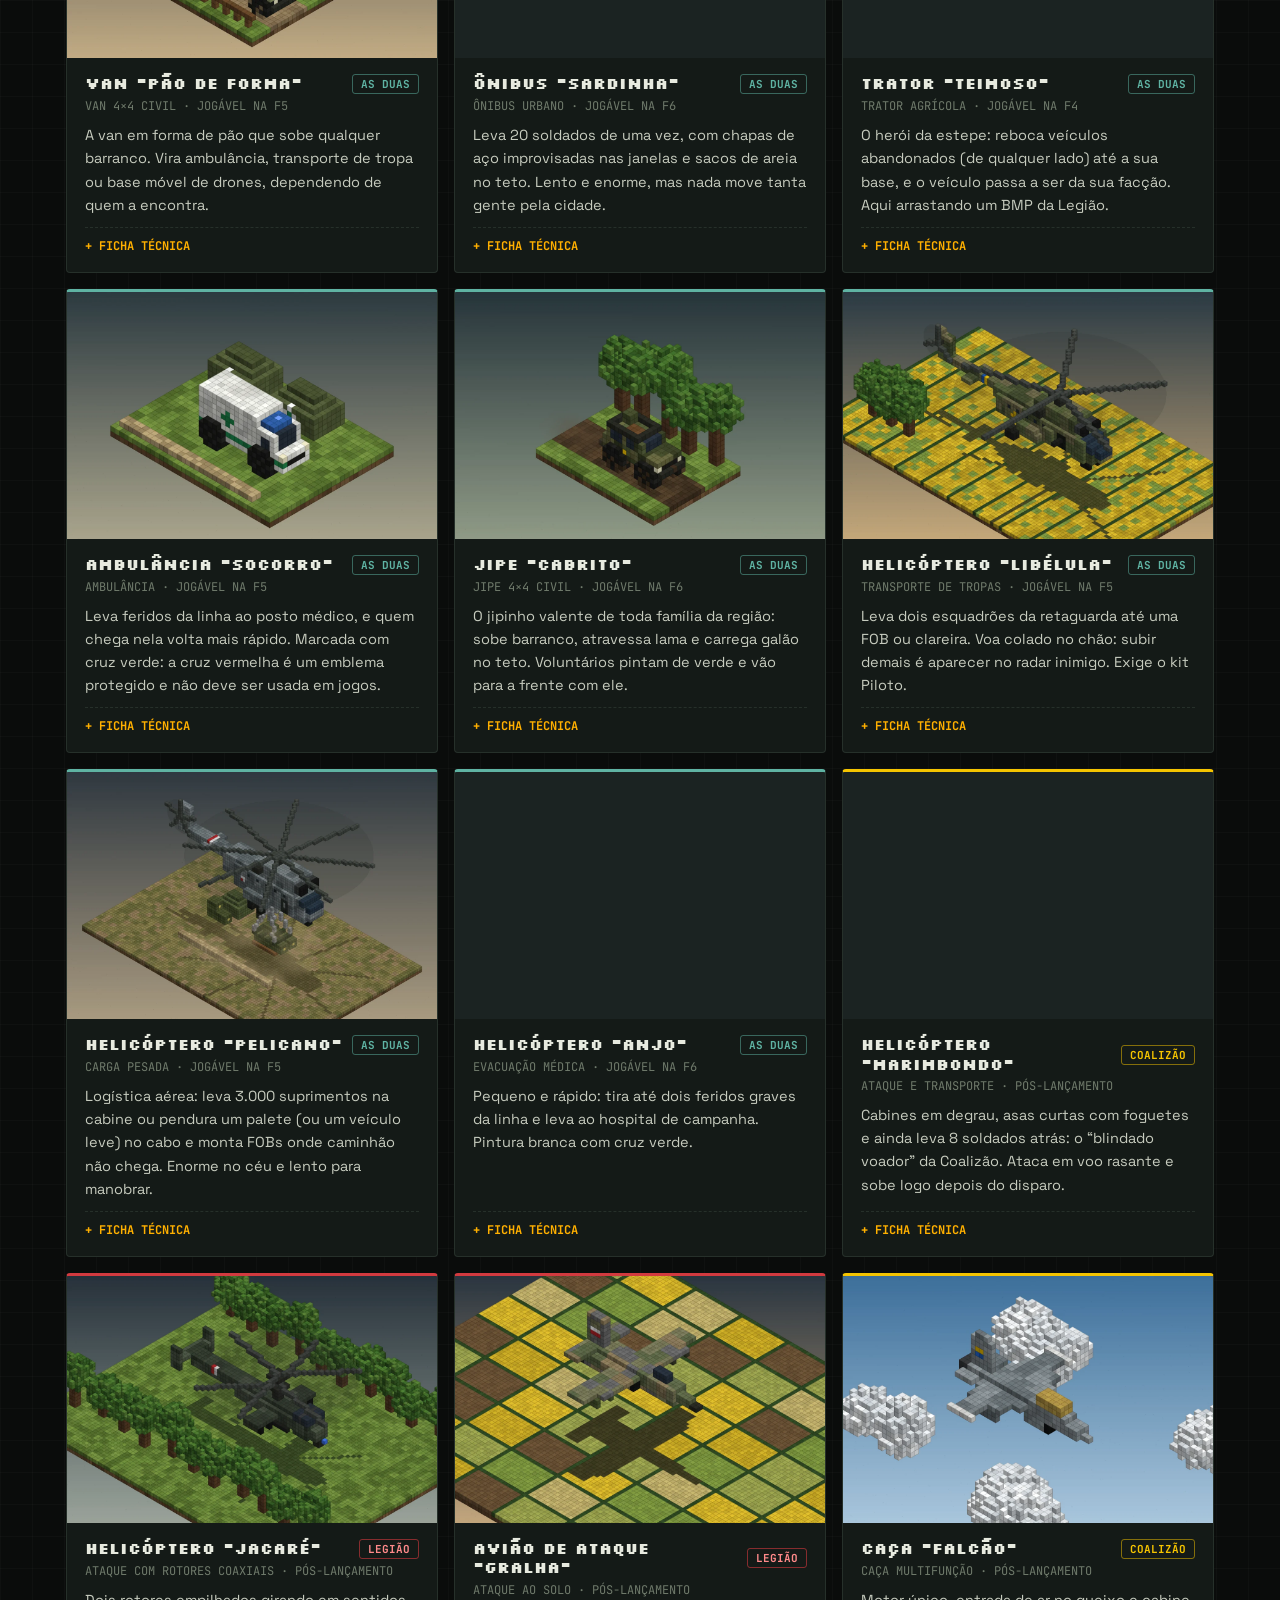
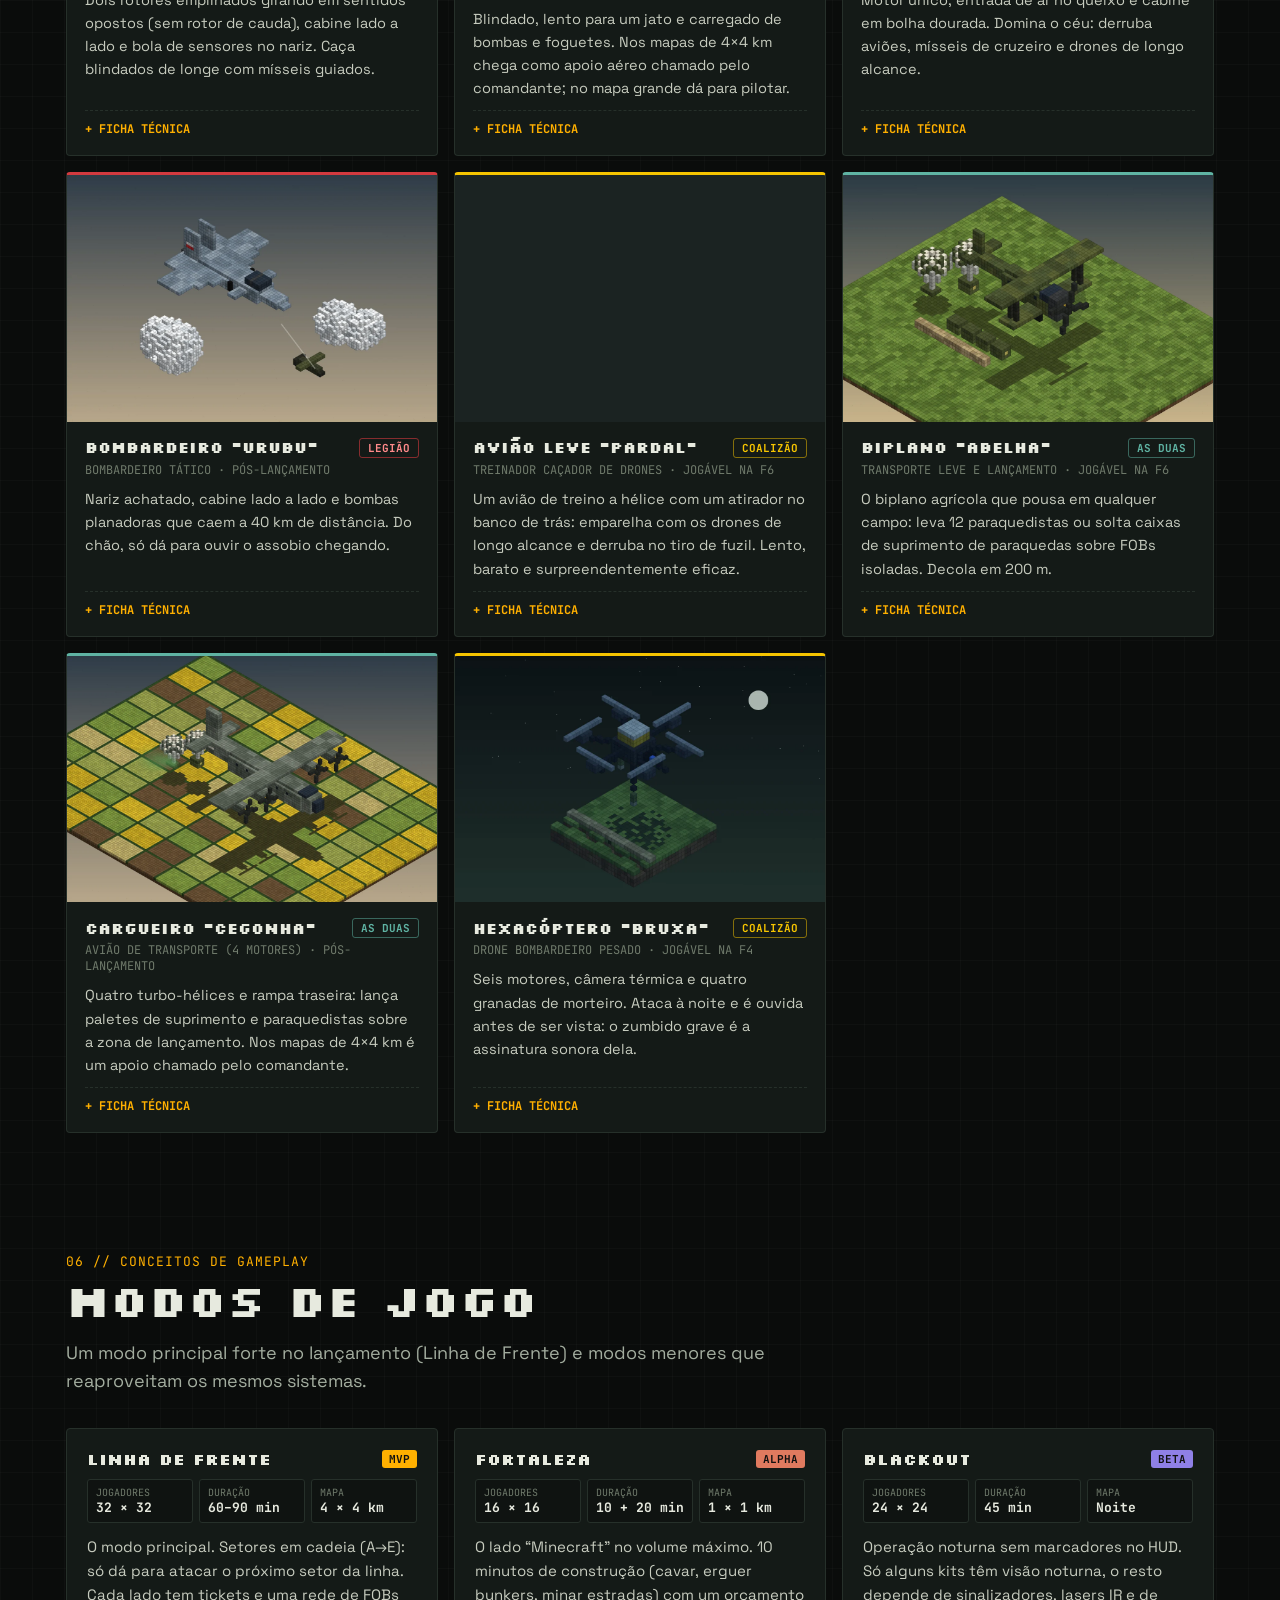
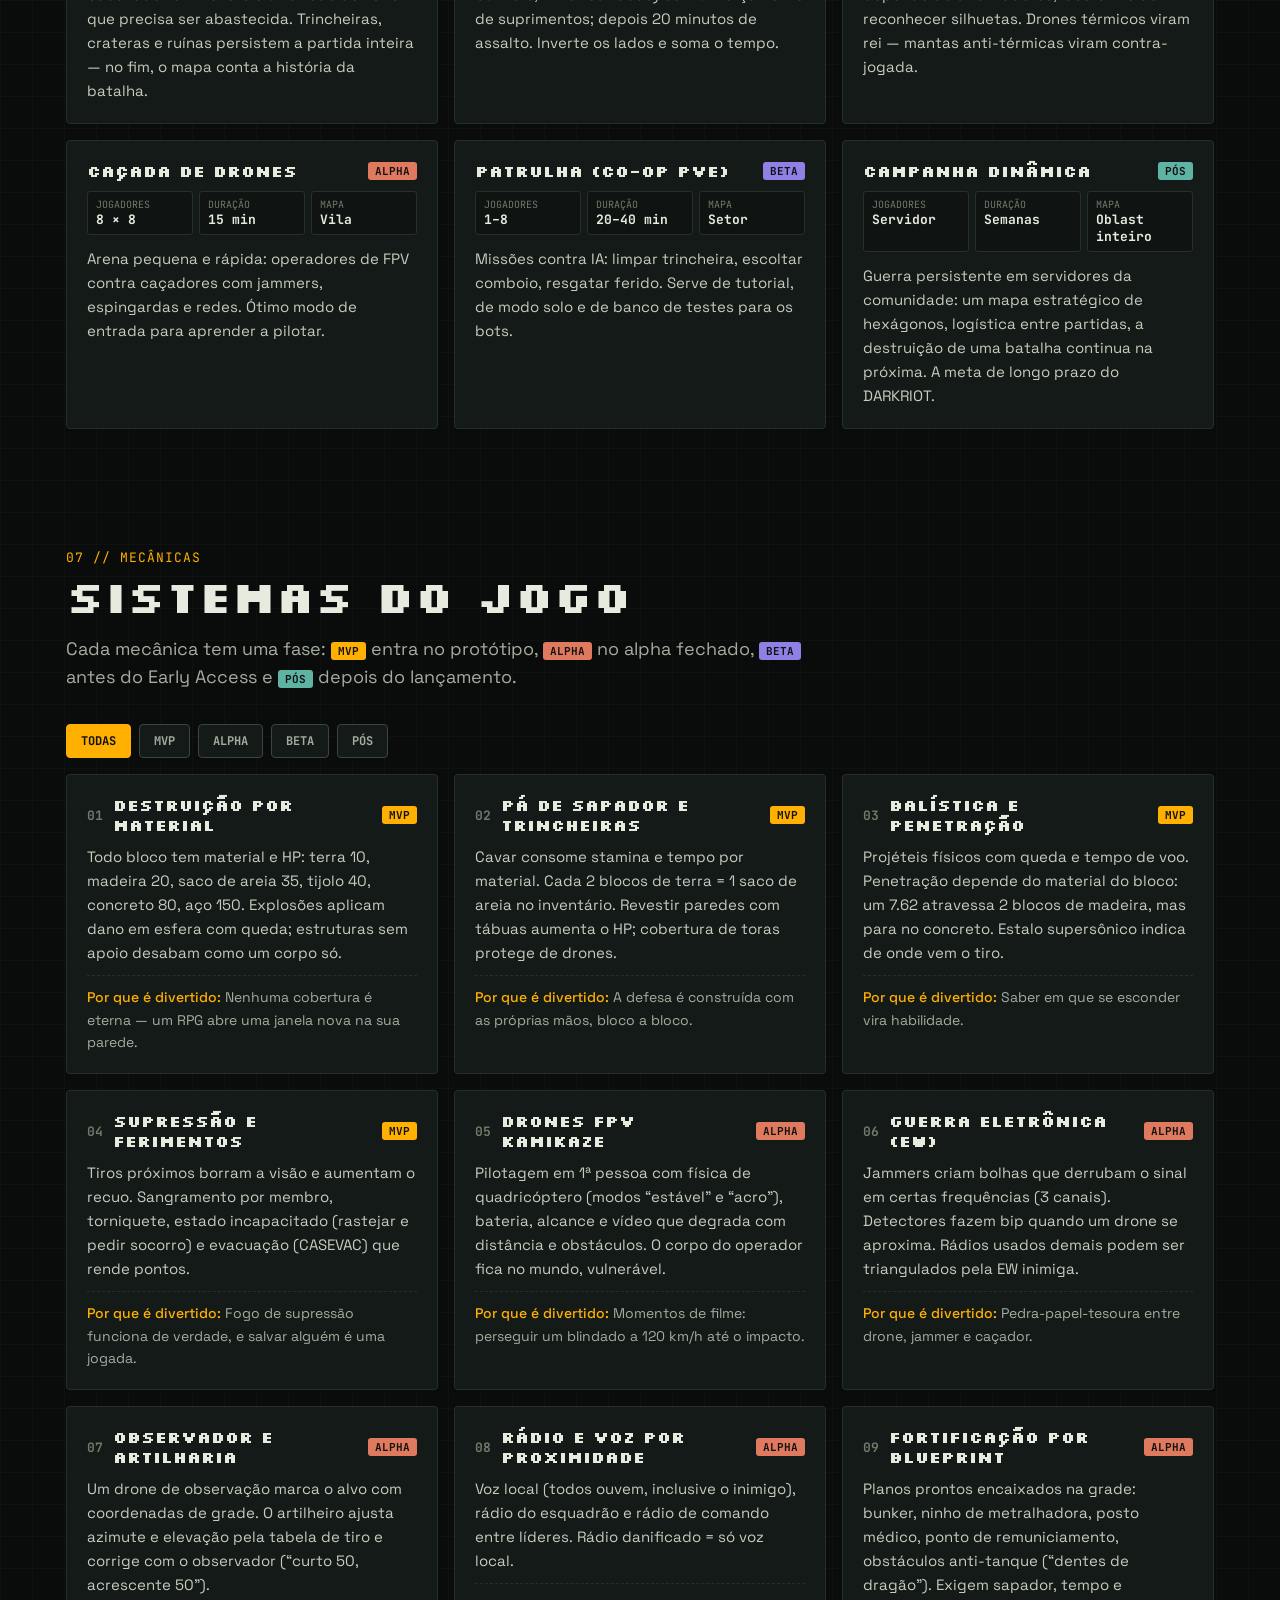
==== commit 8af6741a: "Make the dedicated server model explicit The stack line read "GodotSteam (lobby e P2P)", which sugge" ====
--- a/index.html
+++ b/index.html
@@ -139,7 +139,7 @@
       <ul class="stack">
         <li><b>Engine</b> Godot 4.x · GDScript tipado · GDExtension (C++)</li>
         <li><b>Voxel</b> chunks 16³, greedy meshing, atlas 16×16 (base: Voxel Tools ou próprio)</li>
-        <li><b>Rede</b> ENet · servidor autoritativo 30 Hz · GodotSteam (lobby e P2P)</li>
+        <li><b>Rede</b> ENet · servidor dedicado autoritativo a 30 Hz, que roda sozinho, sem ninguém jogando · GodotSteam: lista de servidores e convites (P2P só como extra para partidas entre amigos)</li>
         <li><b>Voz</b> AudioEffectCapture + Opus (proximidade e rádio)</li>
         <li><b>Modelos</b> voxel como código (IA) → <code>.vox</code> + <code>.glb</code></li>
         <li><b>Cores</b> paleta fixa de 256 cores (nada de textura para pintar)</li>
@@ -154,11 +154,15 @@
       <div class="arch">
         <div class="node"><b>Cliente</b><span>input → predição</span><span>render voxel</span><span>UI · áudio · voz</span></div>
         <div class="wire"><span>inputs 30 Hz →</span><span>← snapshots + deltas de chunk</span></div>
-        <div class="node srv"><b>Servidor dedicado</b><span>simulação autoritativa</span><span>mundo voxel oficial</span><span>bots · regras · anti-cheat</span></div>
+        <div class="node srv"><b>Servidor dedicado</b><span>roda sem gráficos e sem jogador</span><span>simulação autoritativa</span><span>mundo voxel oficial</span><span>bots · regras · anti-cheat</span></div>
         <div class="wire"><span>↕</span></div>
-        <div class="node ext"><b>Serviços</b><span>Steam: lobby, amigos, workshop</span><span>backend leve: stats e bans</span></div>
+        <div class="node ext"><b>Serviços</b><span>Steam: lista de servidores, amigos, workshop</span><span>backend leve: stats e bans</span></div>
       </div>
     </div>
+  </div>
+
+  <div class="note">
+    <b>Servidor dedicado, sem precisar jogar:</b> o servidor é um programa separado, sem gráficos (<code>--headless</code>), que fica ligado 24 h num PC, VPS ou empresa de hospedagem, com ou sem você online. Configuração num arquivo (nome, senha, rotação de mapas, máximo de jogadores, admins), administração remota, reinício automático, imagem Docker e um pacote gratuito no SteamCMD para a comunidade montar os próprios servidores, que aparecem na lista do jogo. No servidor não existe malha nem textura, só os dados dos blocos e a colisão: isso deixa ele leve. Hospedar jogando ao mesmo tempo (P2P entre amigos) é só uma opção a mais.
   </div>
 
   <div class="note">
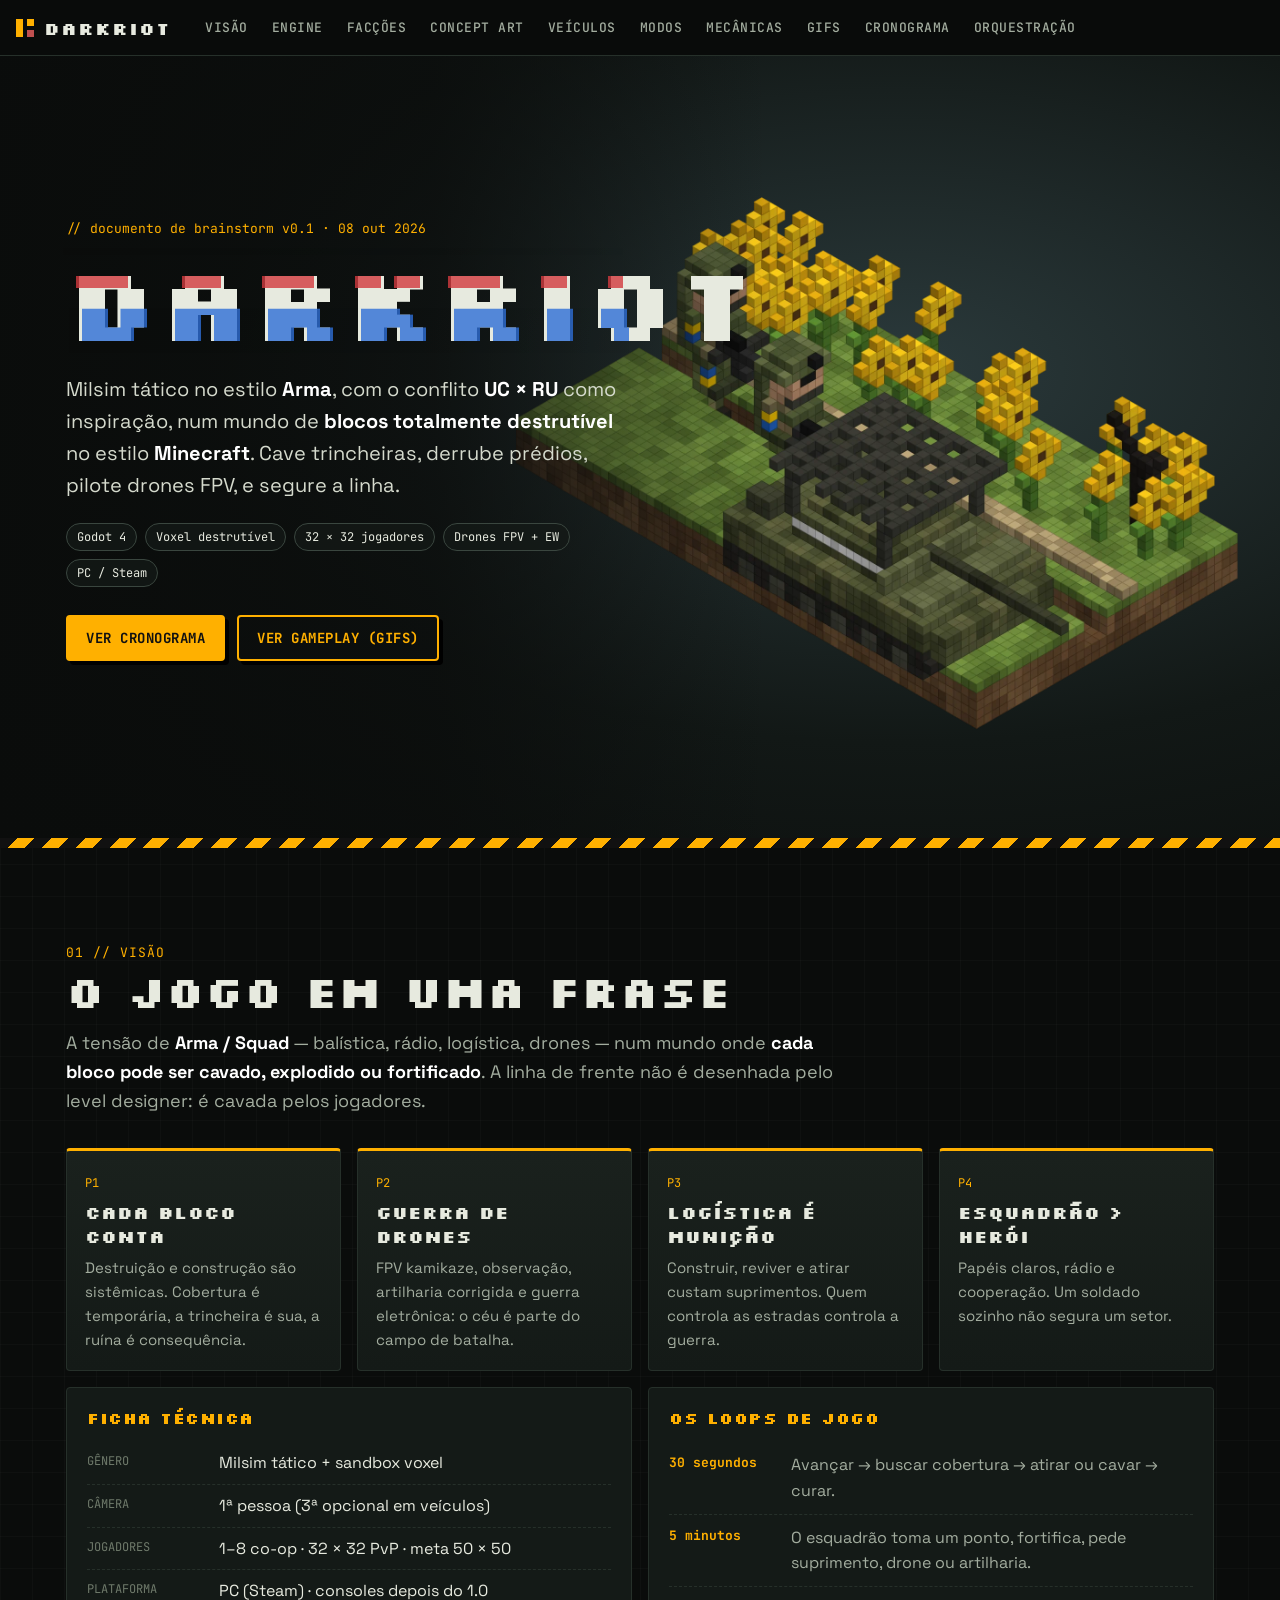
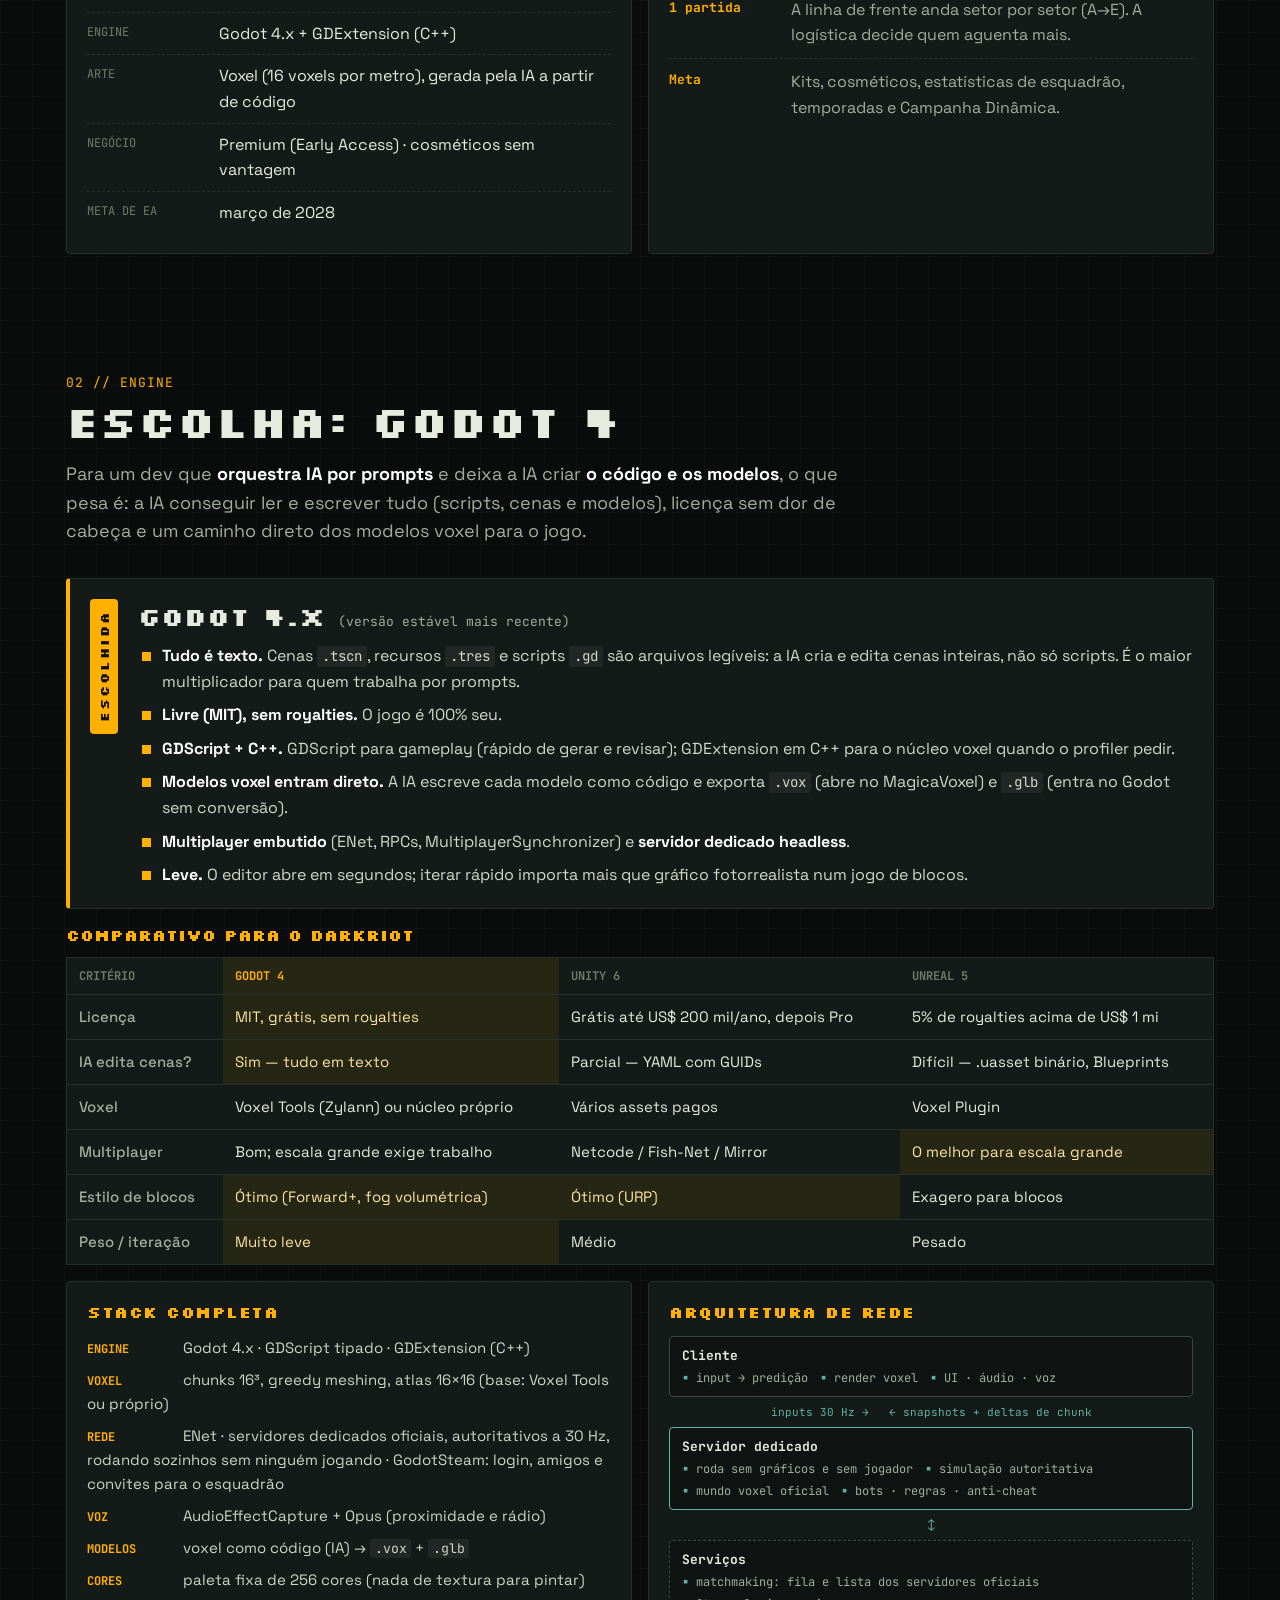
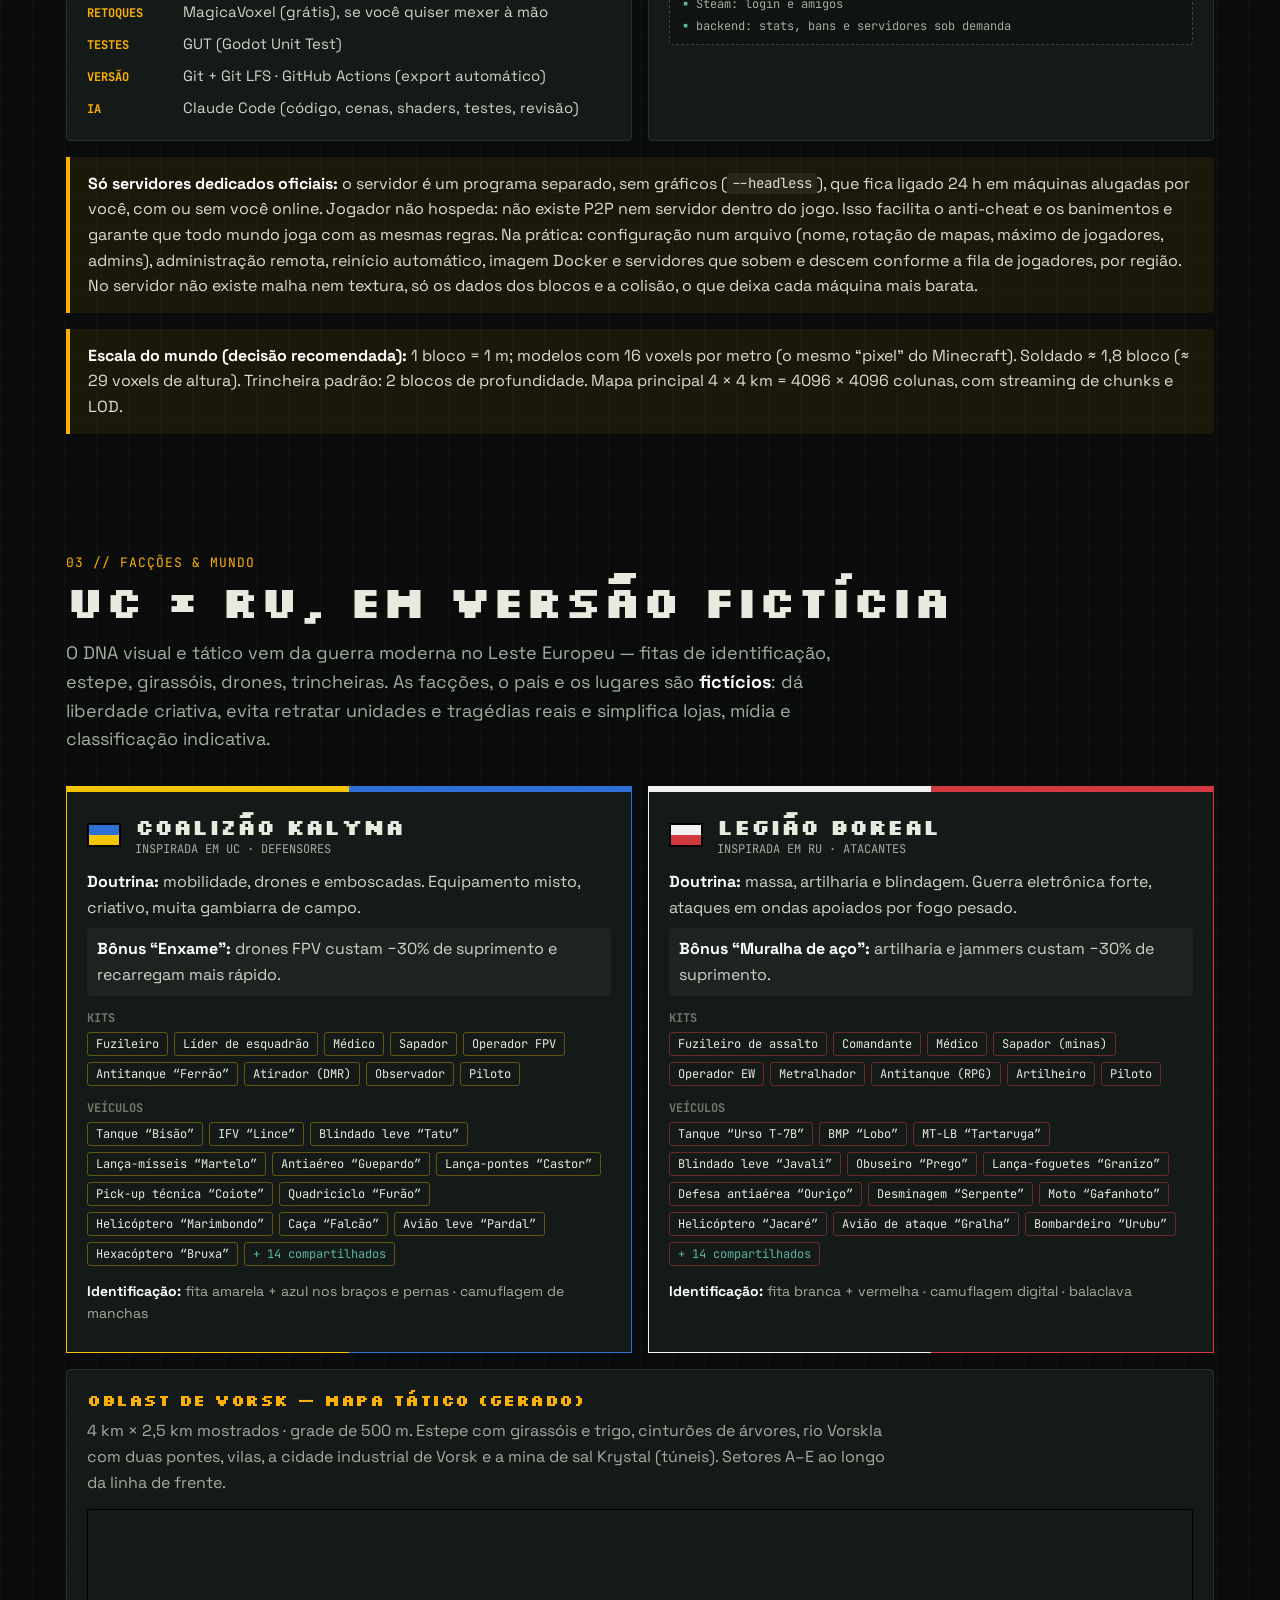
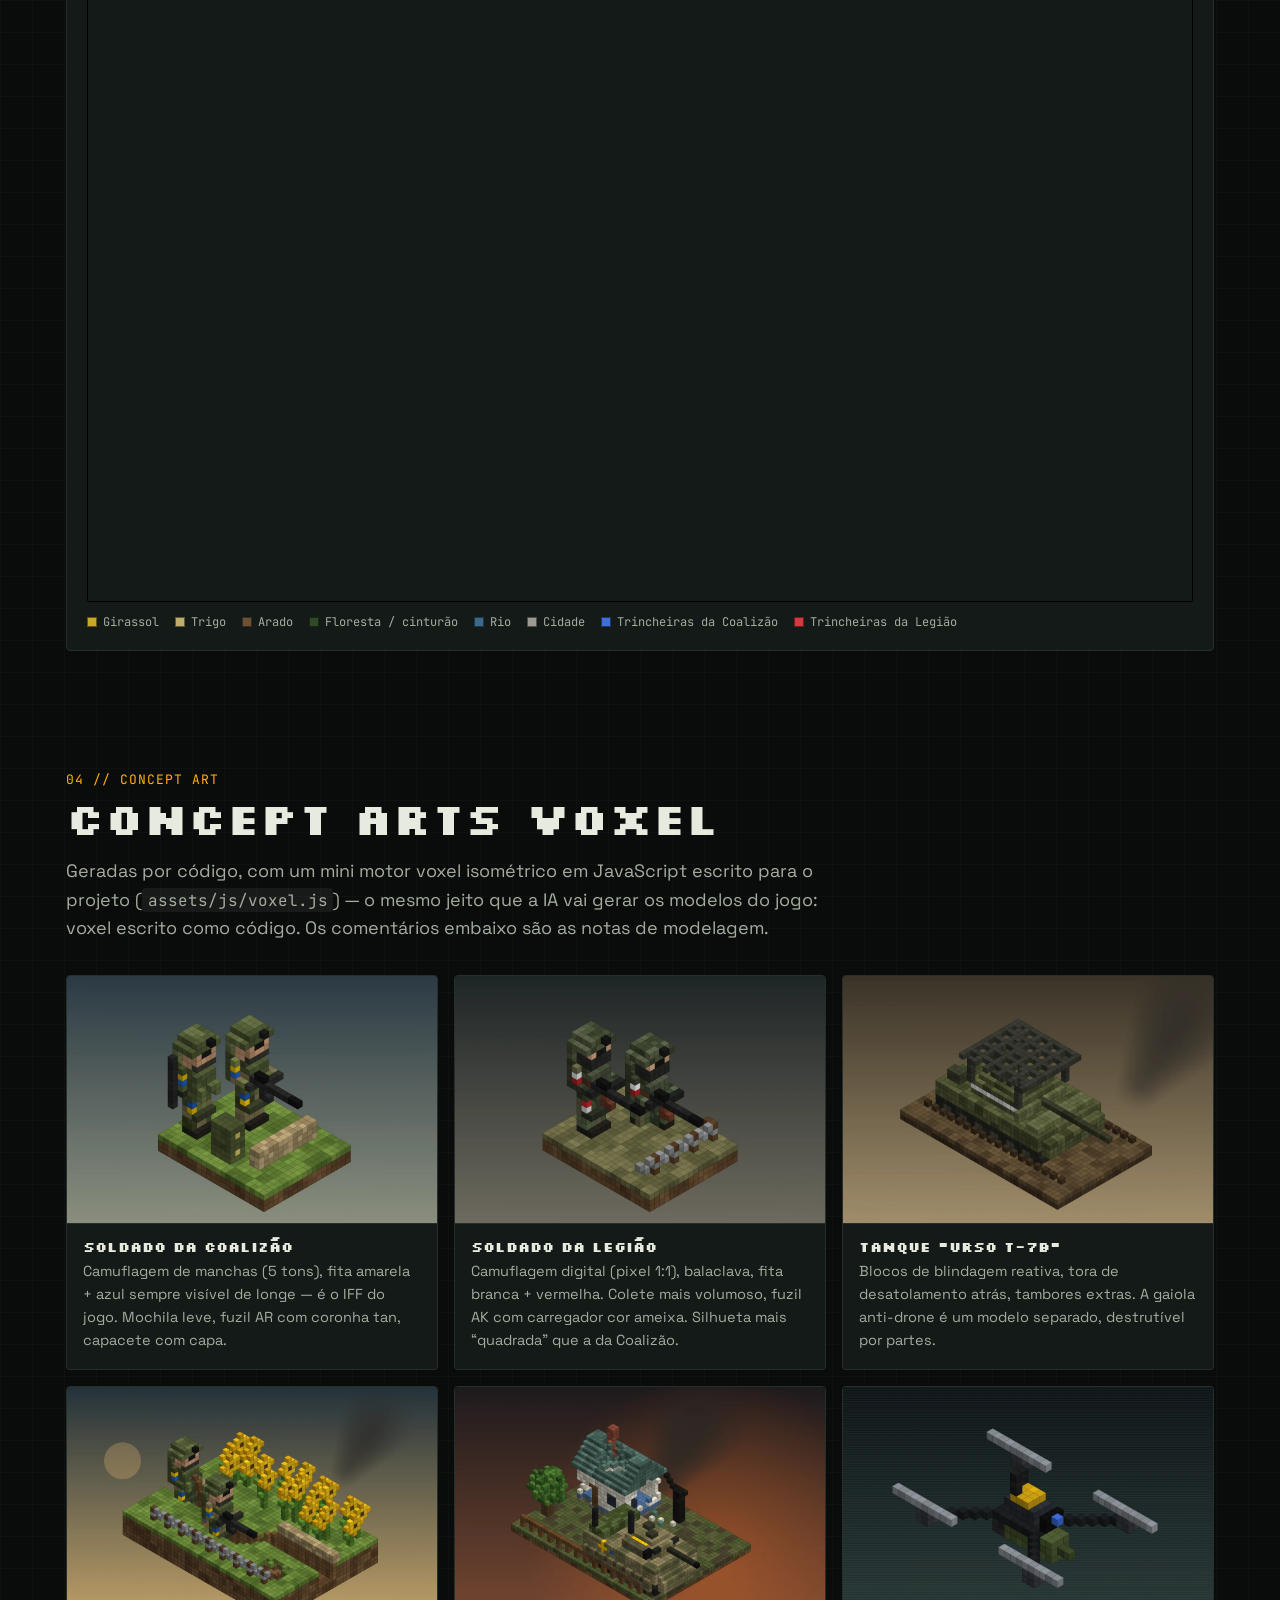
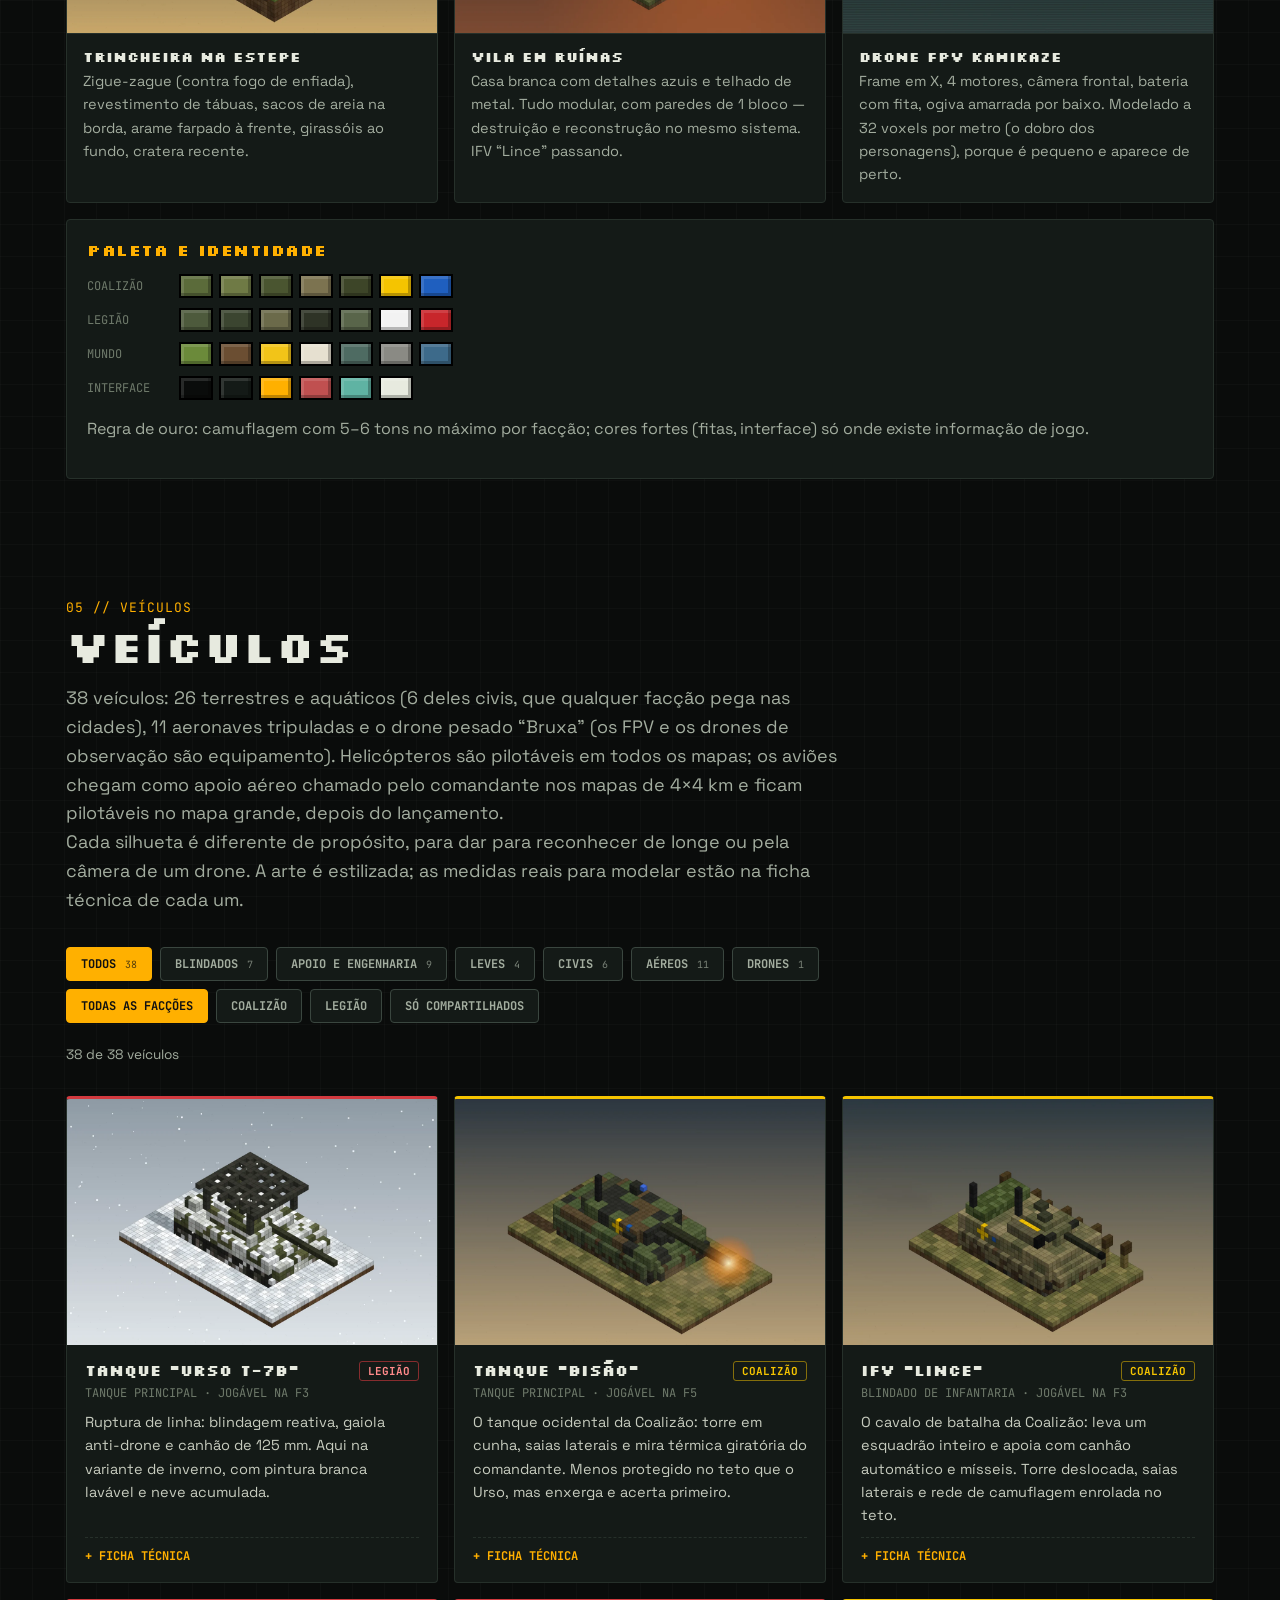
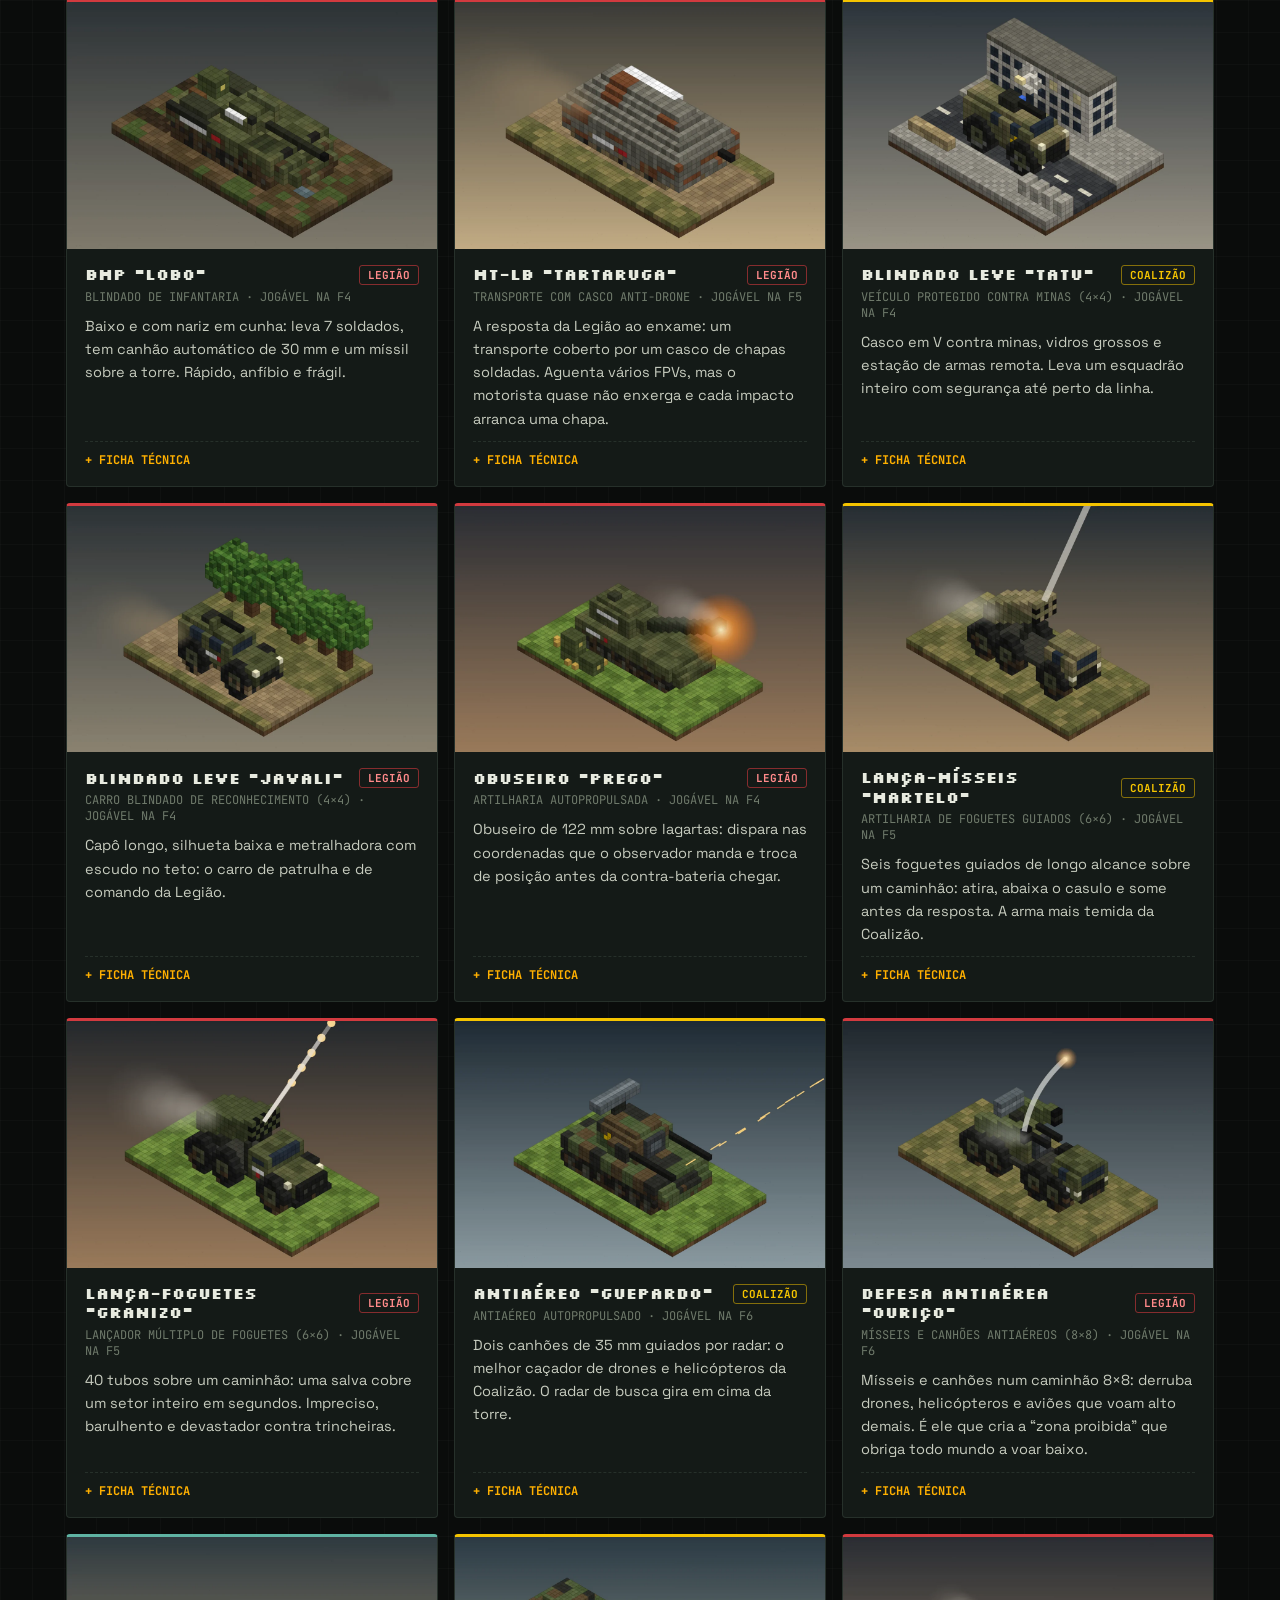
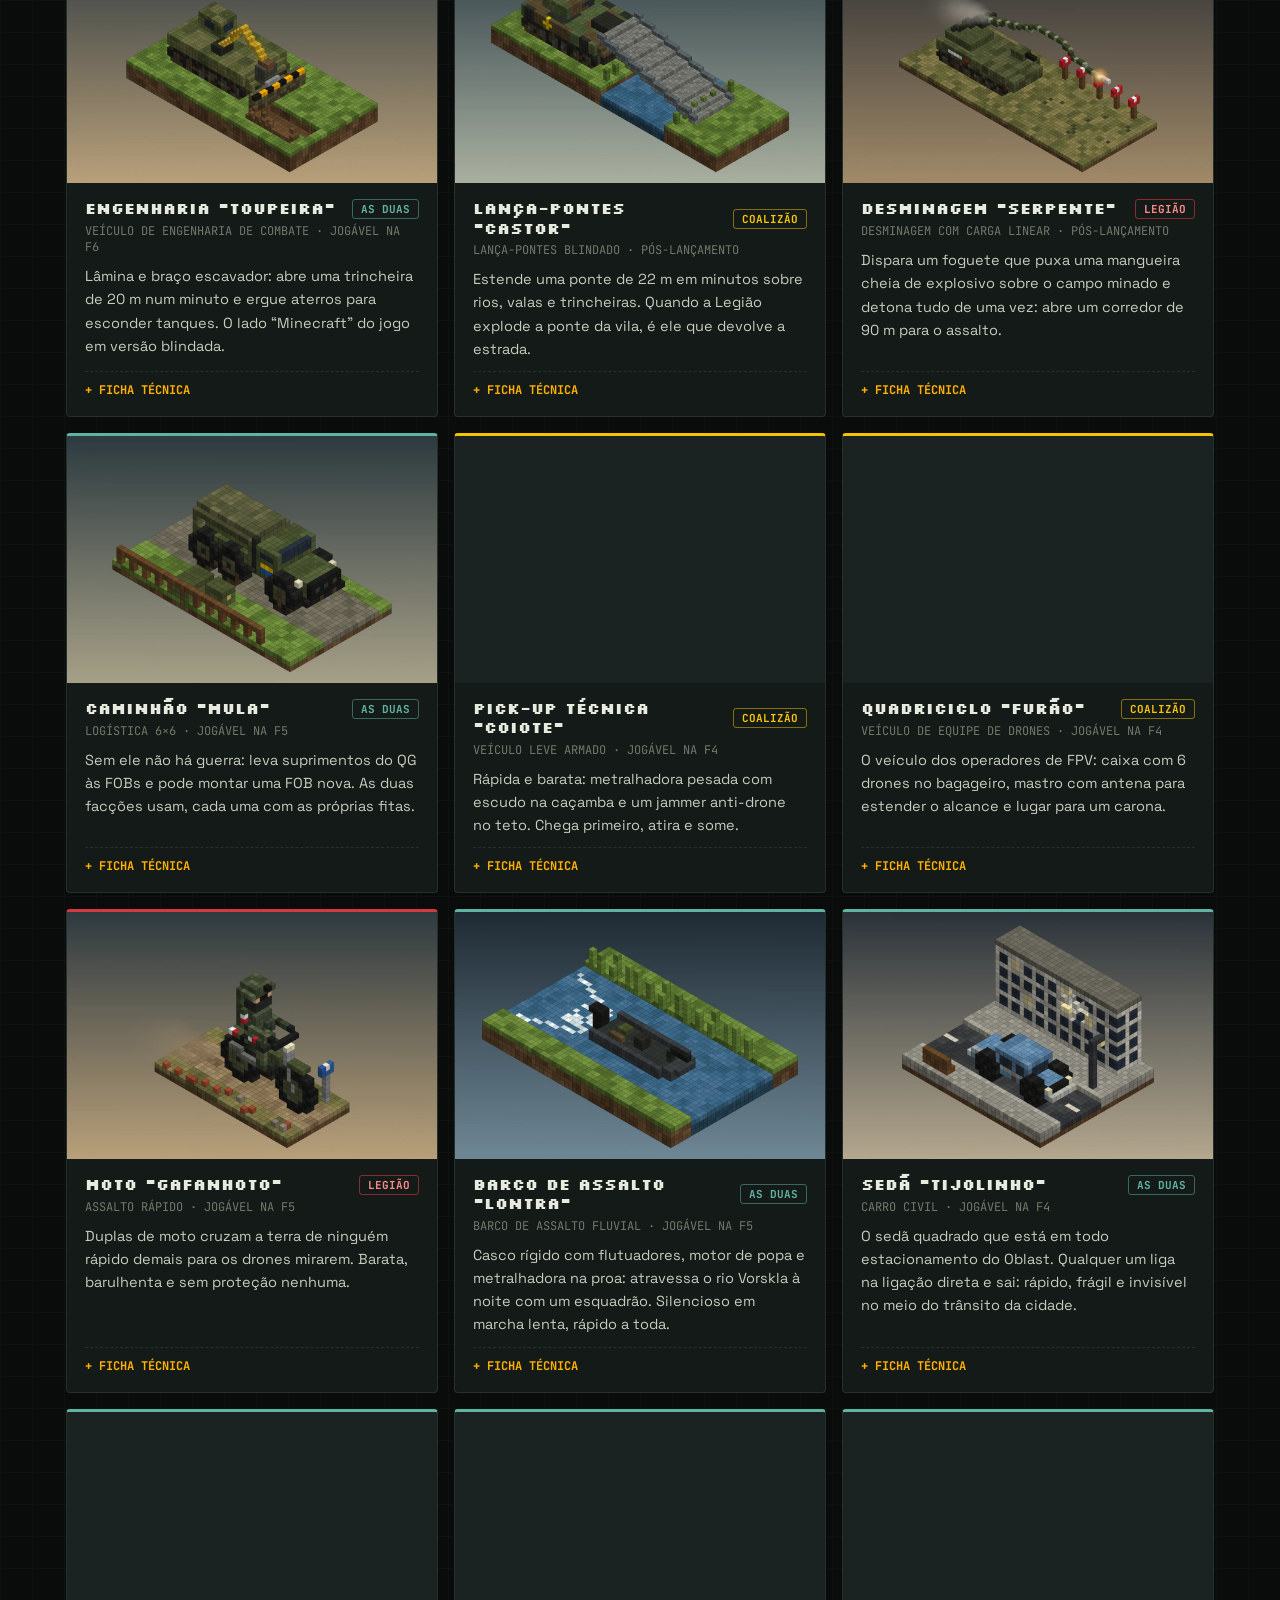
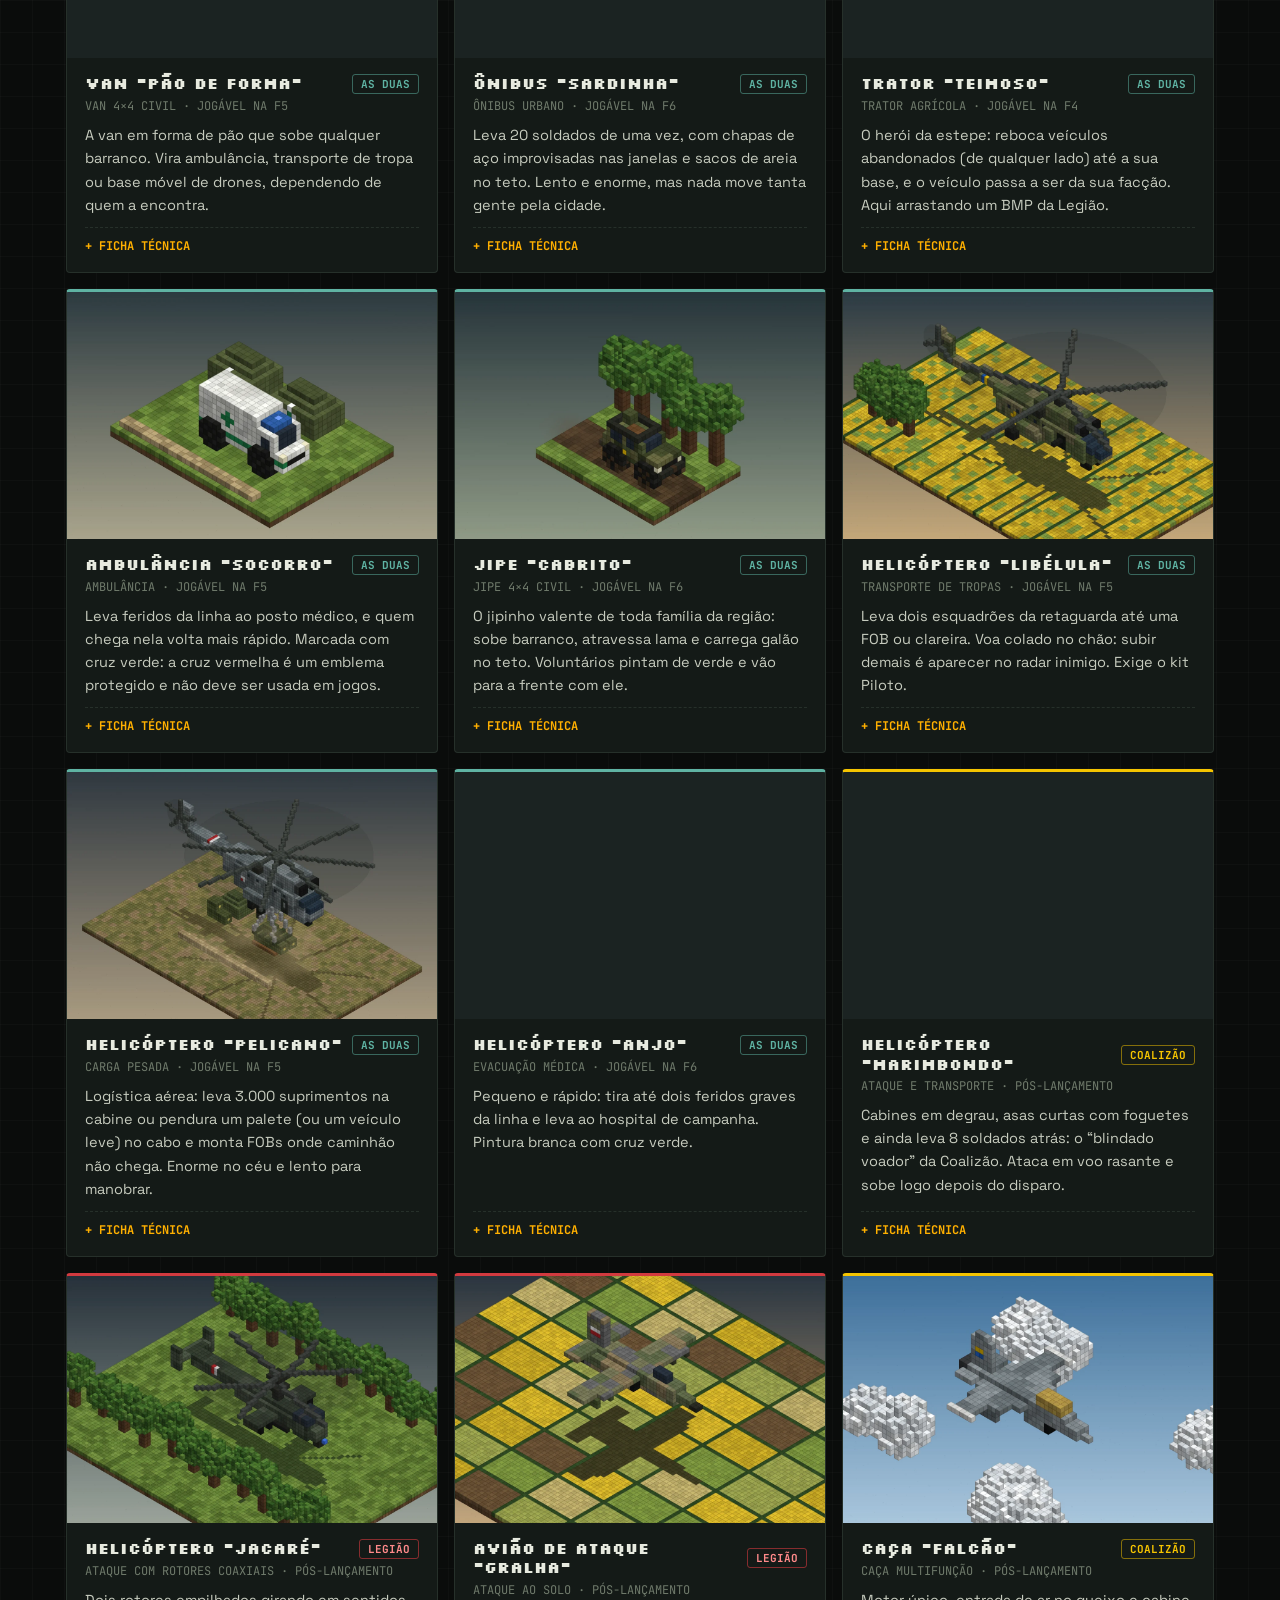
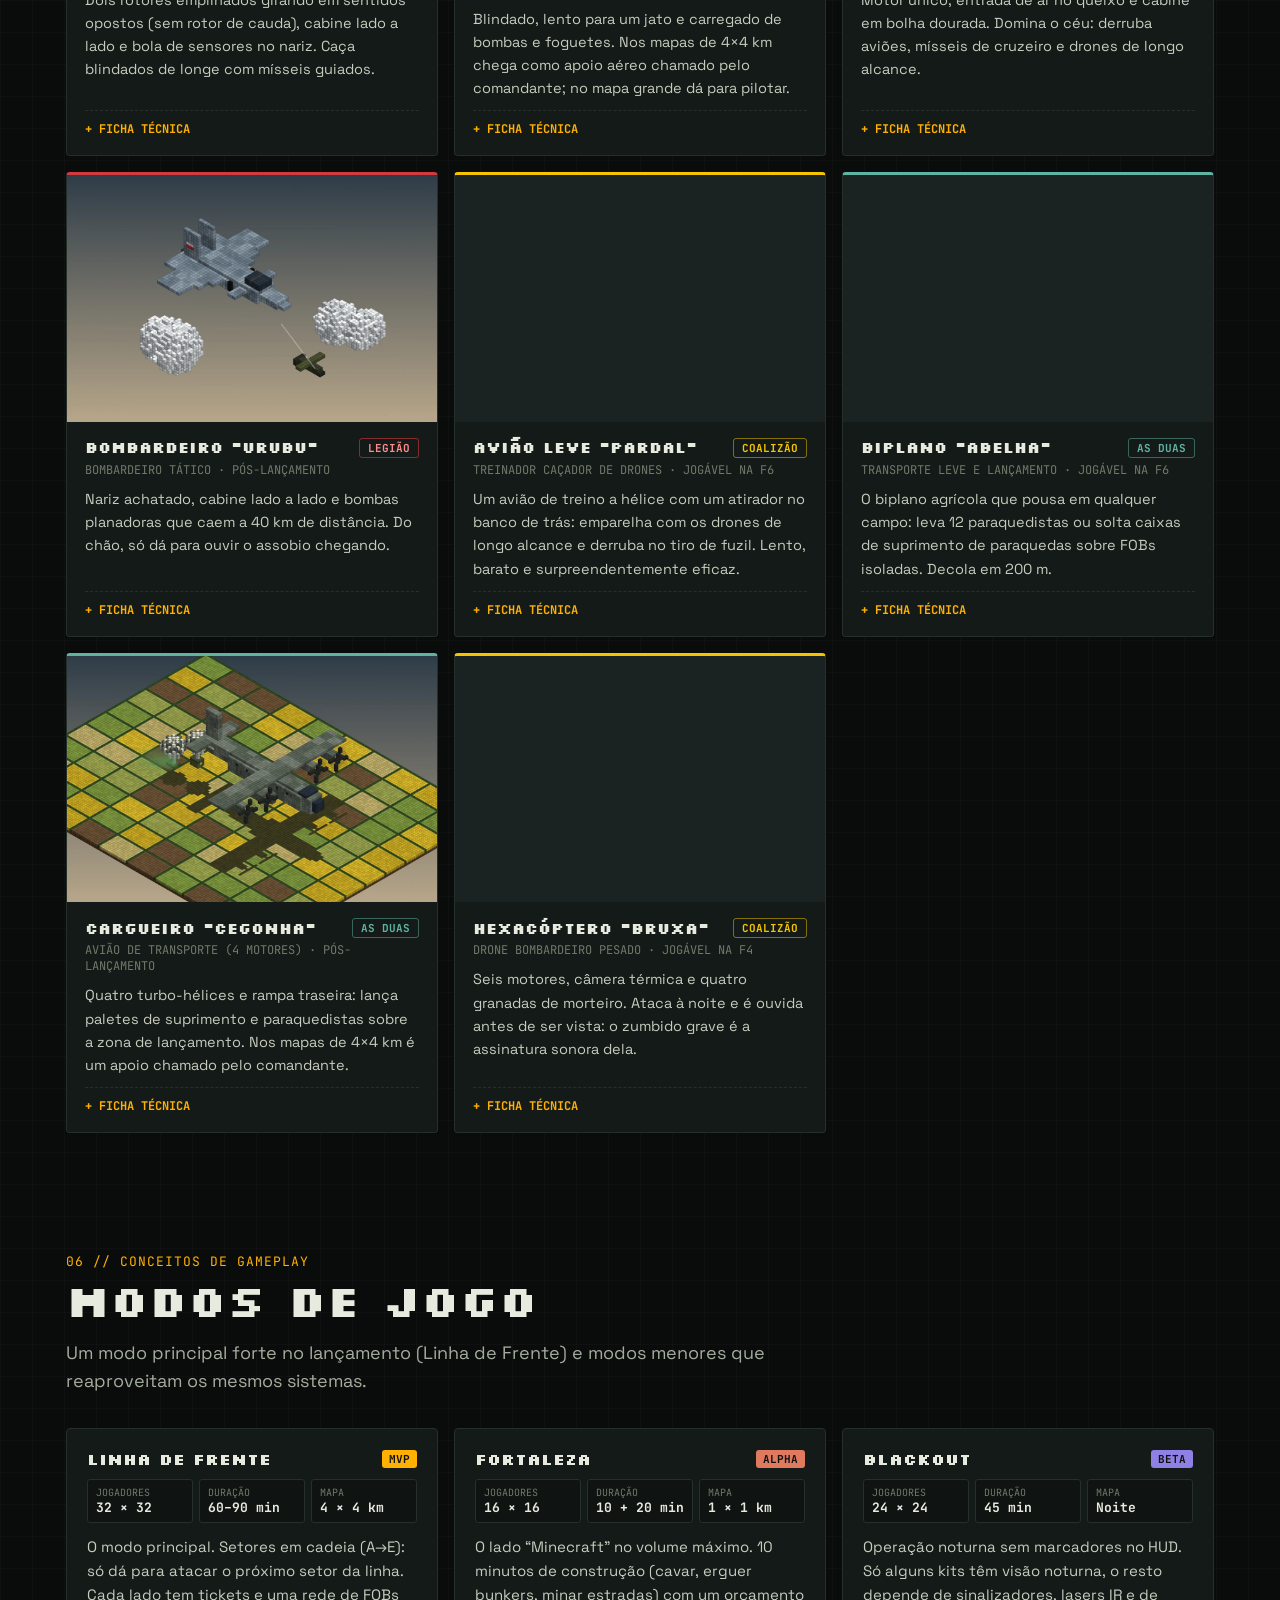
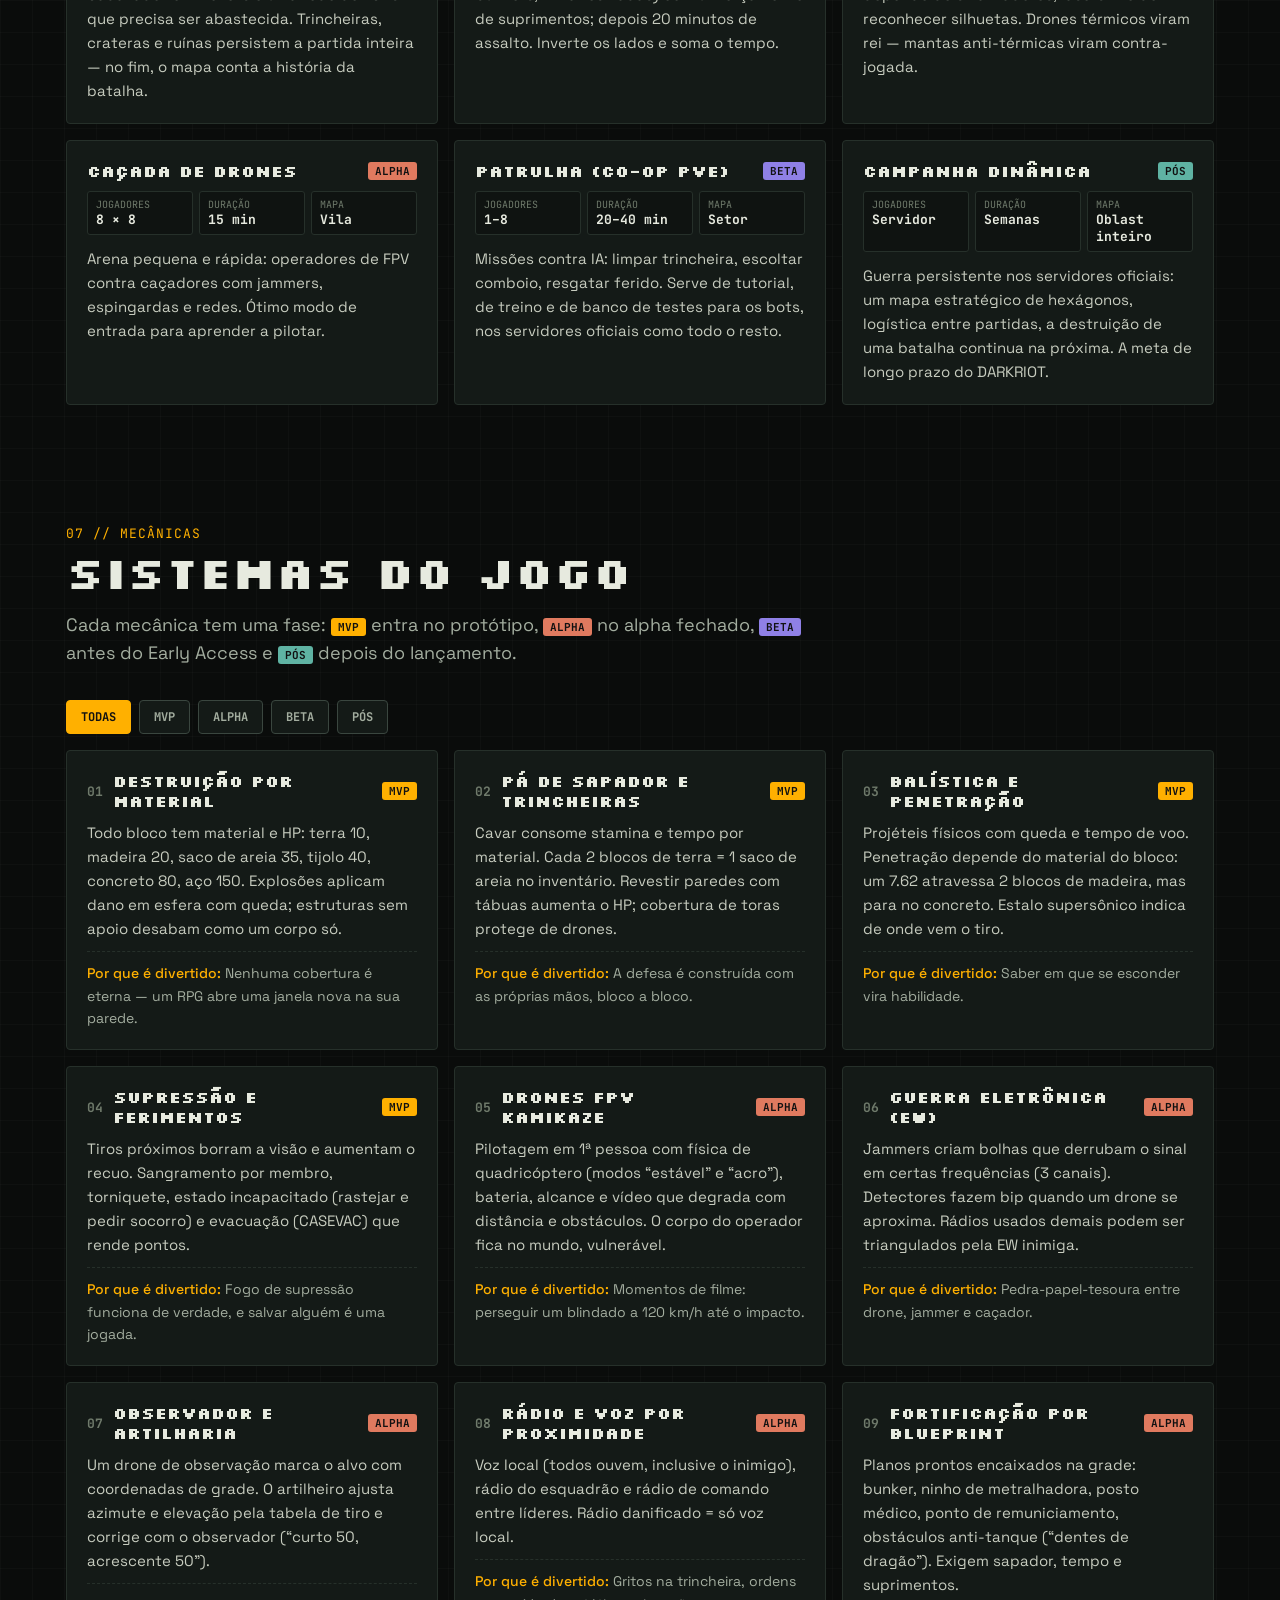
==== commit bf6cf207: "Official dedicated servers only, no player hosting Players never host: no Steam P2P, no server insid" ====
--- a/index.html
+++ b/index.html
@@ -139,7 +139,7 @@
       <ul class="stack">
         <li><b>Engine</b> Godot 4.x · GDScript tipado · GDExtension (C++)</li>
         <li><b>Voxel</b> chunks 16³, greedy meshing, atlas 16×16 (base: Voxel Tools ou próprio)</li>
-        <li><b>Rede</b> ENet · servidor dedicado autoritativo a 30 Hz, que roda sozinho, sem ninguém jogando · GodotSteam: lista de servidores e convites (P2P só como extra para partidas entre amigos)</li>
+        <li><b>Rede</b> ENet · servidores dedicados oficiais, autoritativos a 30 Hz, rodando sozinhos sem ninguém jogando · GodotSteam: login, amigos e convites para o esquadrão</li>
         <li><b>Voz</b> AudioEffectCapture + Opus (proximidade e rádio)</li>
         <li><b>Modelos</b> voxel como código (IA) → <code>.vox</code> + <code>.glb</code></li>
         <li><b>Cores</b> paleta fixa de 256 cores (nada de textura para pintar)</li>
@@ -156,13 +156,13 @@
         <div class="wire"><span>inputs 30 Hz →</span><span>← snapshots + deltas de chunk</span></div>
         <div class="node srv"><b>Servidor dedicado</b><span>roda sem gráficos e sem jogador</span><span>simulação autoritativa</span><span>mundo voxel oficial</span><span>bots · regras · anti-cheat</span></div>
         <div class="wire"><span>↕</span></div>
-        <div class="node ext"><b>Serviços</b><span>Steam: lista de servidores, amigos, workshop</span><span>backend leve: stats e bans</span></div>
+        <div class="node ext"><b>Serviços</b><span>matchmaking: fila e lista dos servidores oficiais</span><span>Steam: login e amigos</span><span>backend: stats, bans e servidores sob demanda</span></div>
       </div>
     </div>
   </div>
 
   <div class="note">
-    <b>Servidor dedicado, sem precisar jogar:</b> o servidor é um programa separado, sem gráficos (<code>--headless</code>), que fica ligado 24 h num PC, VPS ou empresa de hospedagem, com ou sem você online. Configuração num arquivo (nome, senha, rotação de mapas, máximo de jogadores, admins), administração remota, reinício automático, imagem Docker e um pacote gratuito no SteamCMD para a comunidade montar os próprios servidores, que aparecem na lista do jogo. No servidor não existe malha nem textura, só os dados dos blocos e a colisão: isso deixa ele leve. Hospedar jogando ao mesmo tempo (P2P entre amigos) é só uma opção a mais.
+    <b>Só servidores dedicados oficiais:</b> o servidor é um programa separado, sem gráficos (<code>--headless</code>), que fica ligado 24 h em máquinas alugadas por você, com ou sem você online. Jogador não hospeda: não existe P2P nem servidor dentro do jogo. Isso facilita o anti-cheat e os banimentos e garante que todo mundo joga com as mesmas regras. Na prática: configuração num arquivo (nome, rotação de mapas, máximo de jogadores, admins), administração remota, reinício automático, imagem Docker e servidores que sobem e descem conforme a fila de jogadores, por região. No servidor não existe malha nem textura, só os dados dos blocos e a colisão, o que deixa cada máquina mais barata.
   </div>
 
   <div class="note">
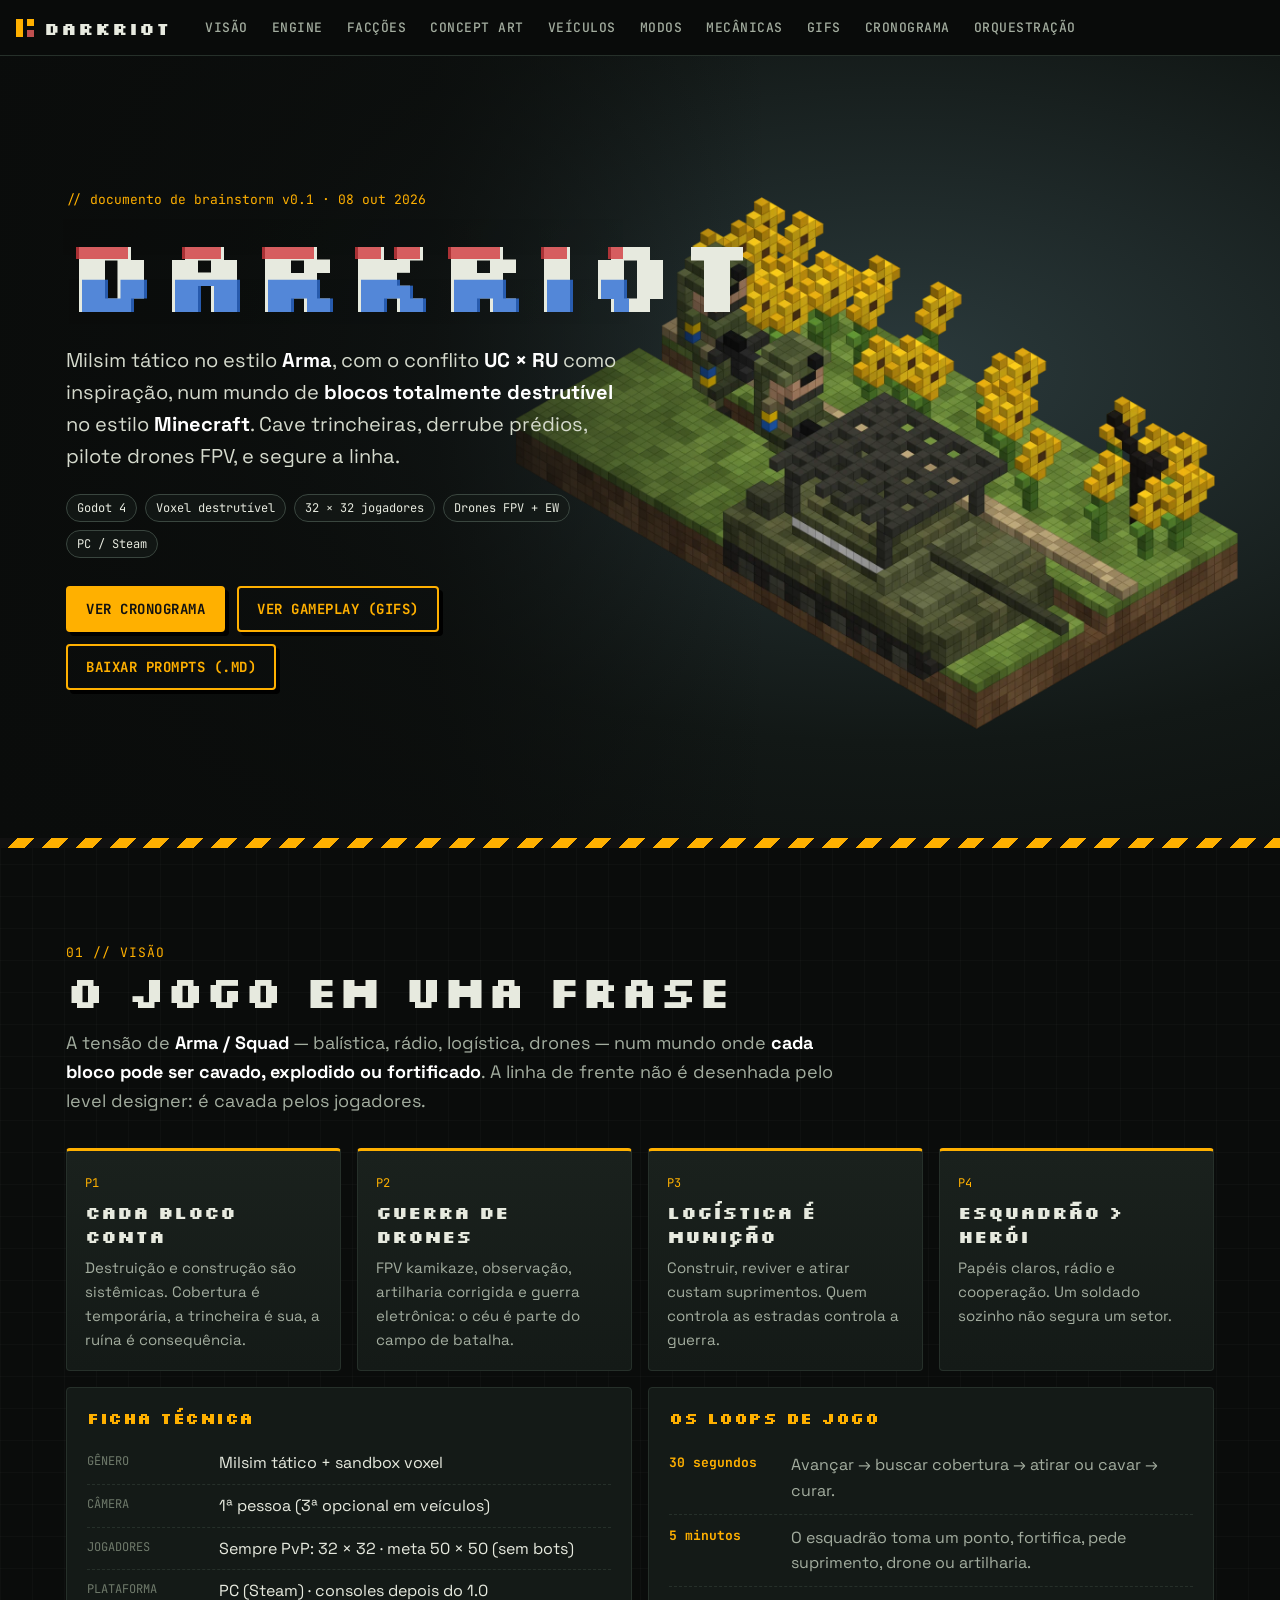
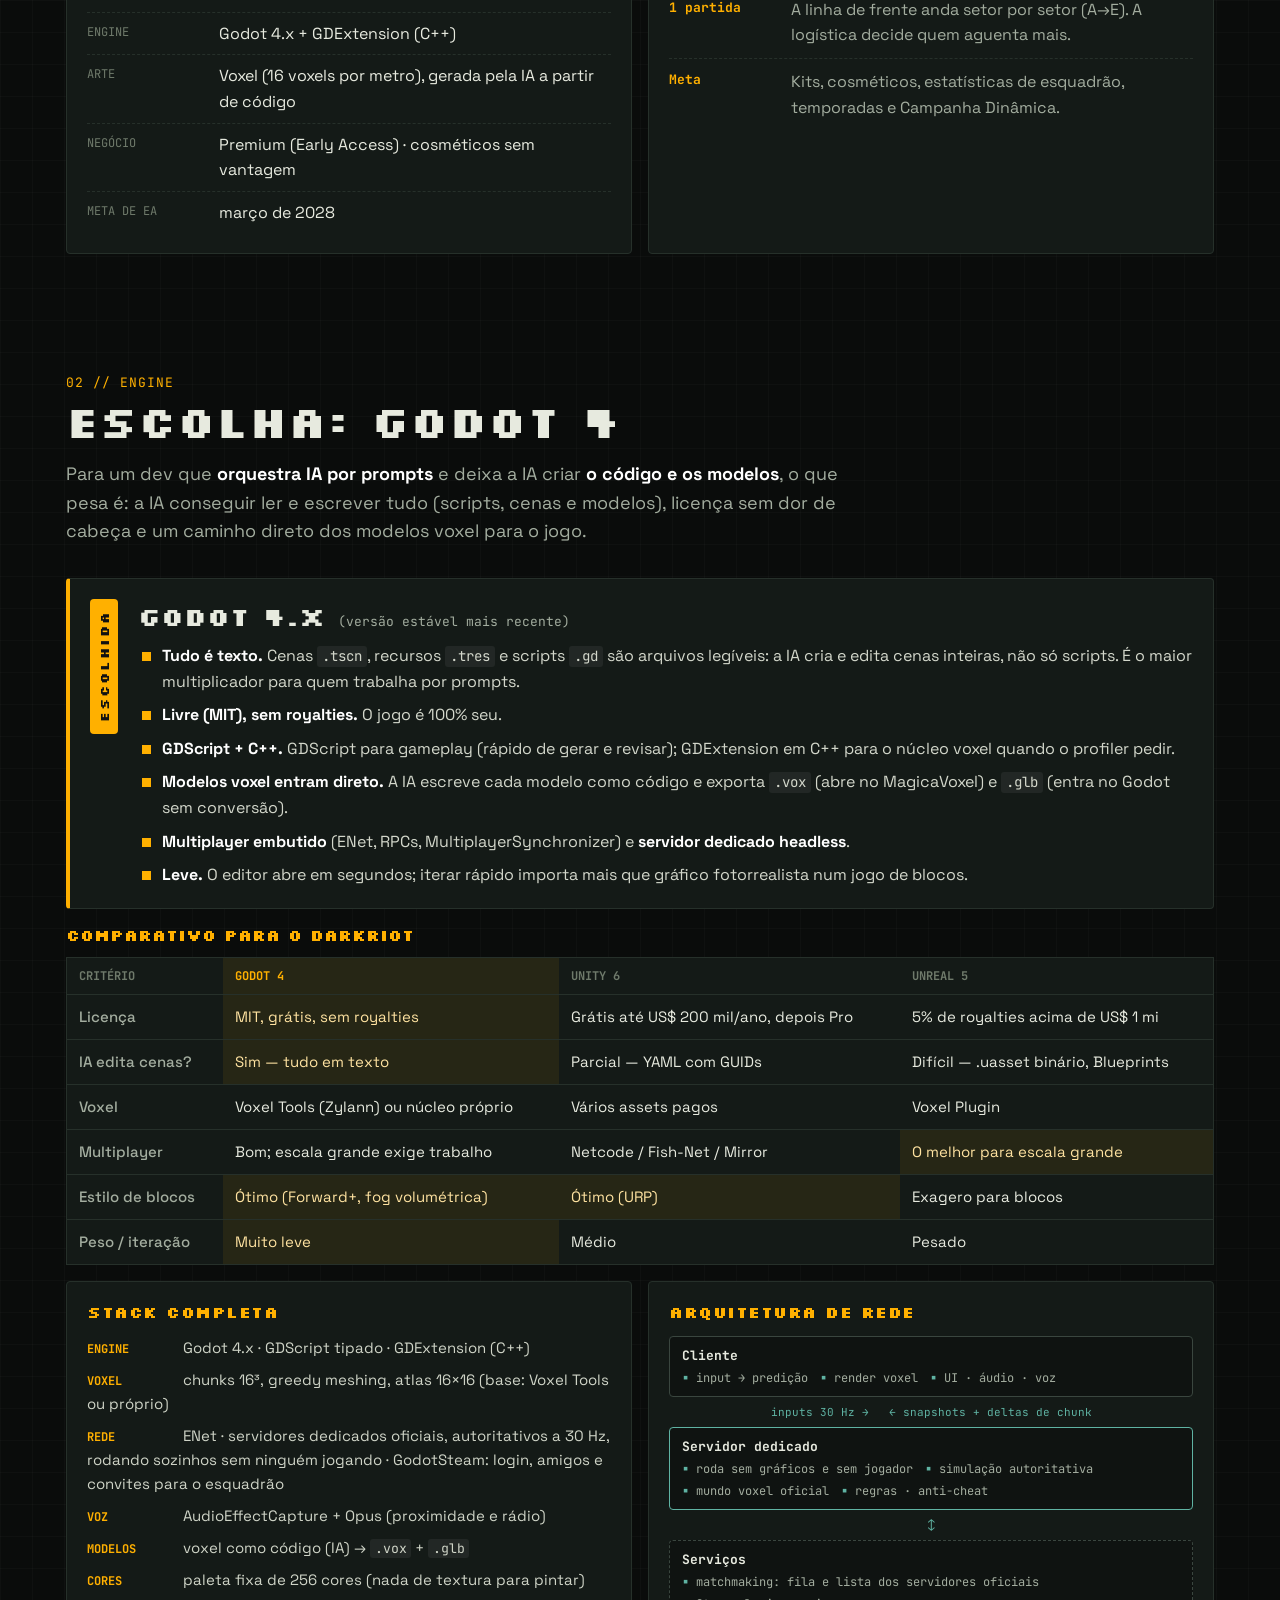
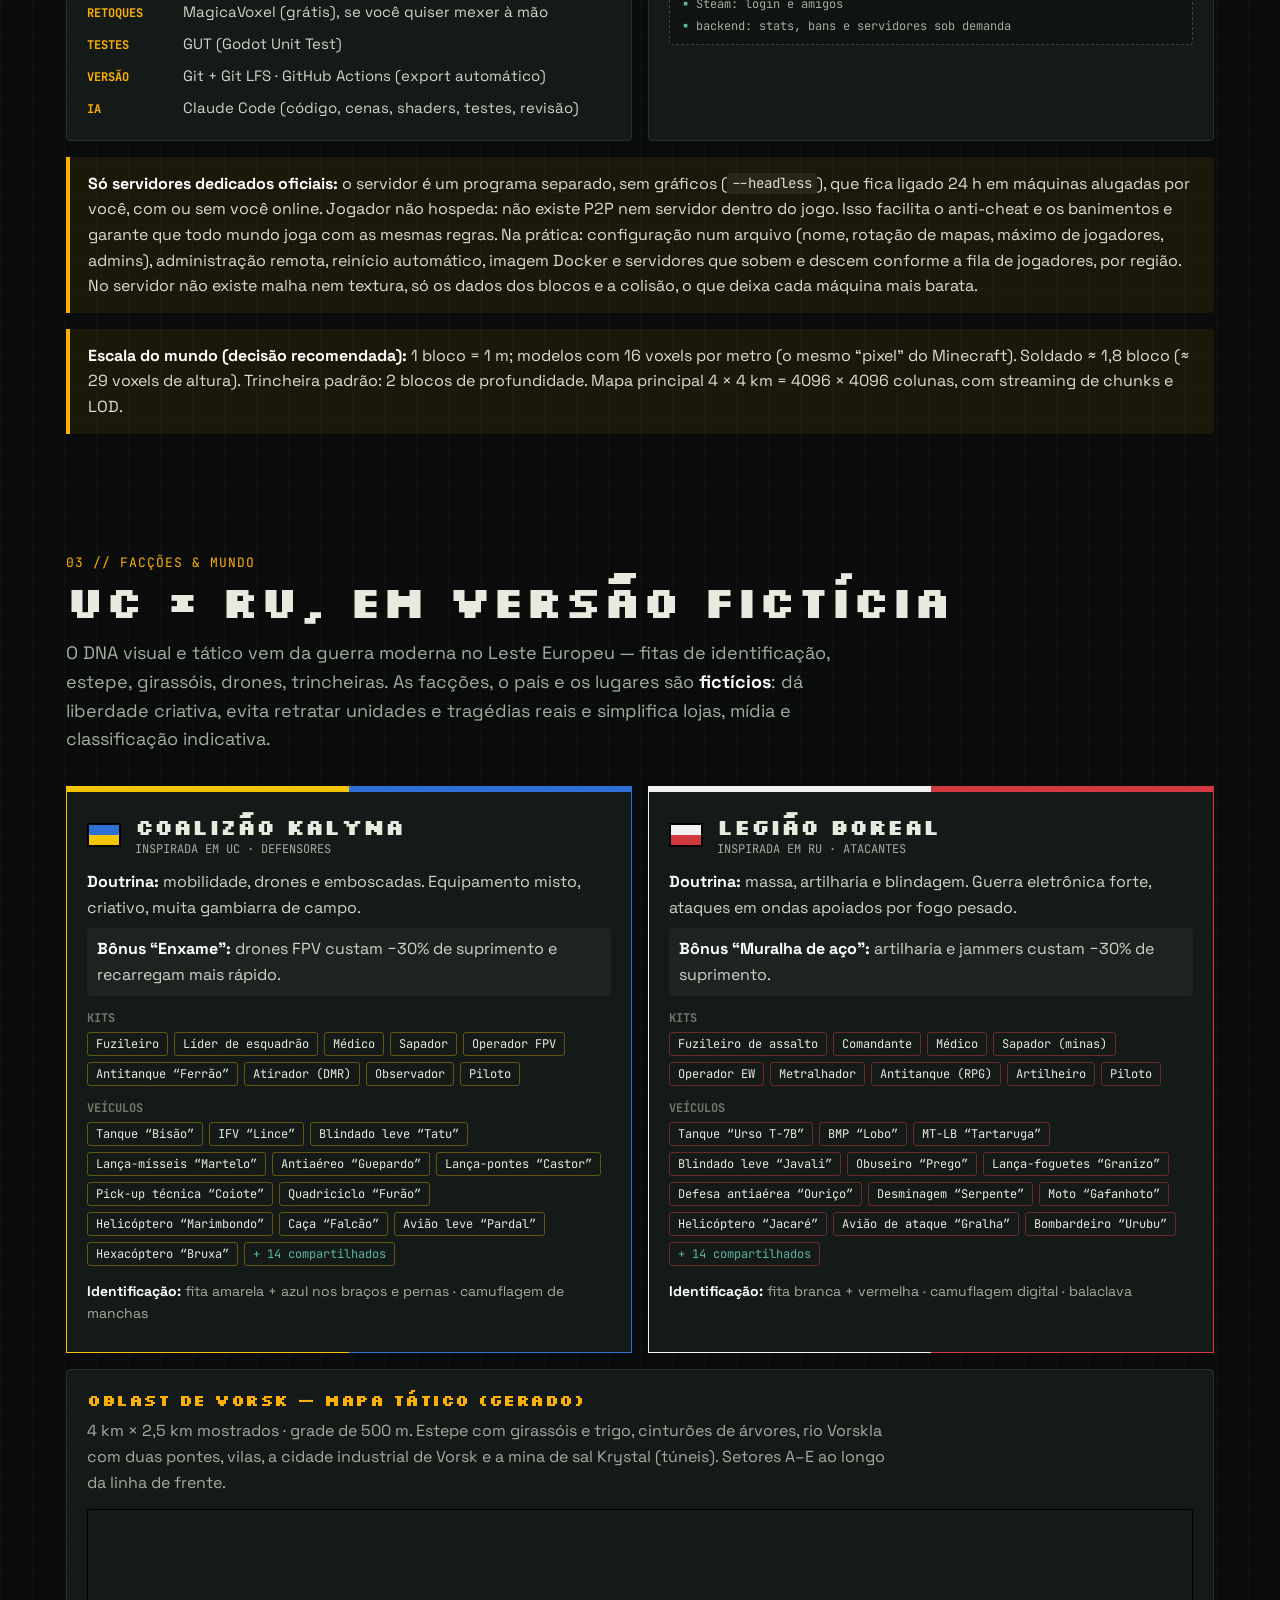
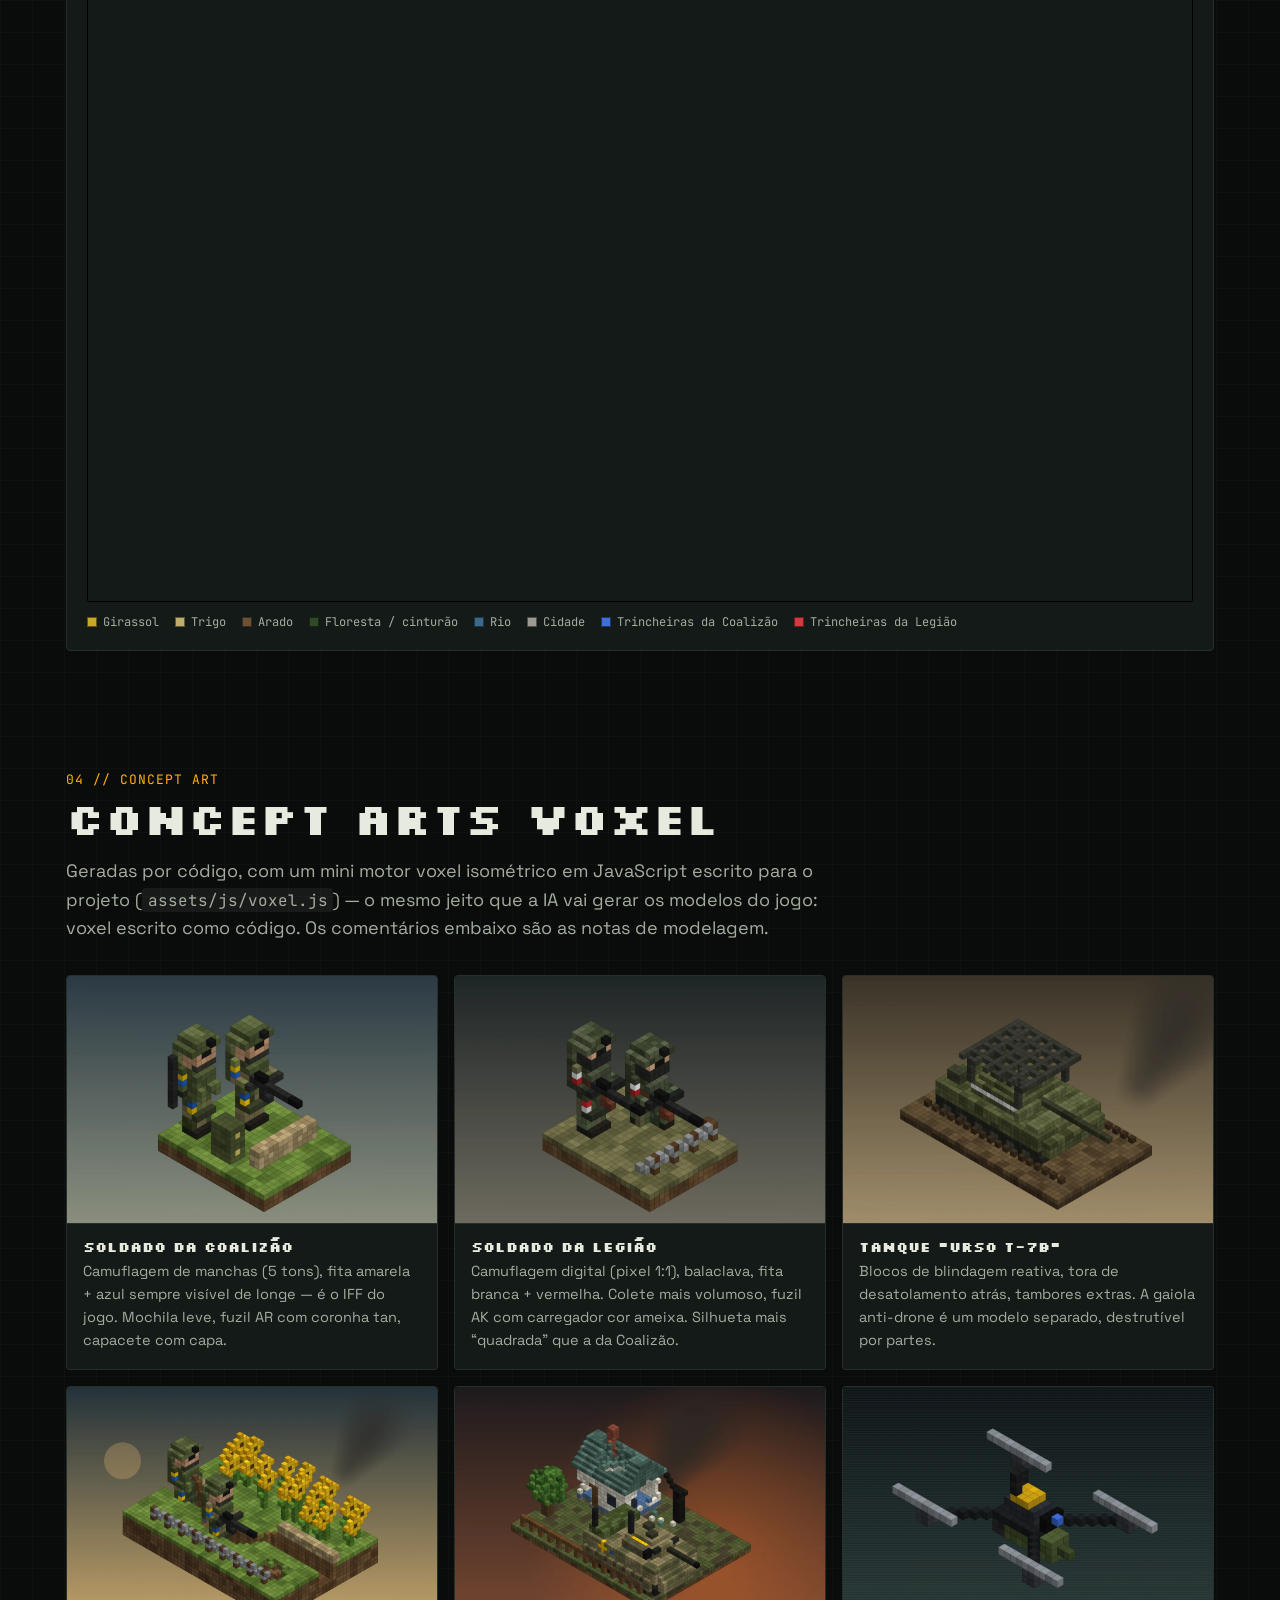
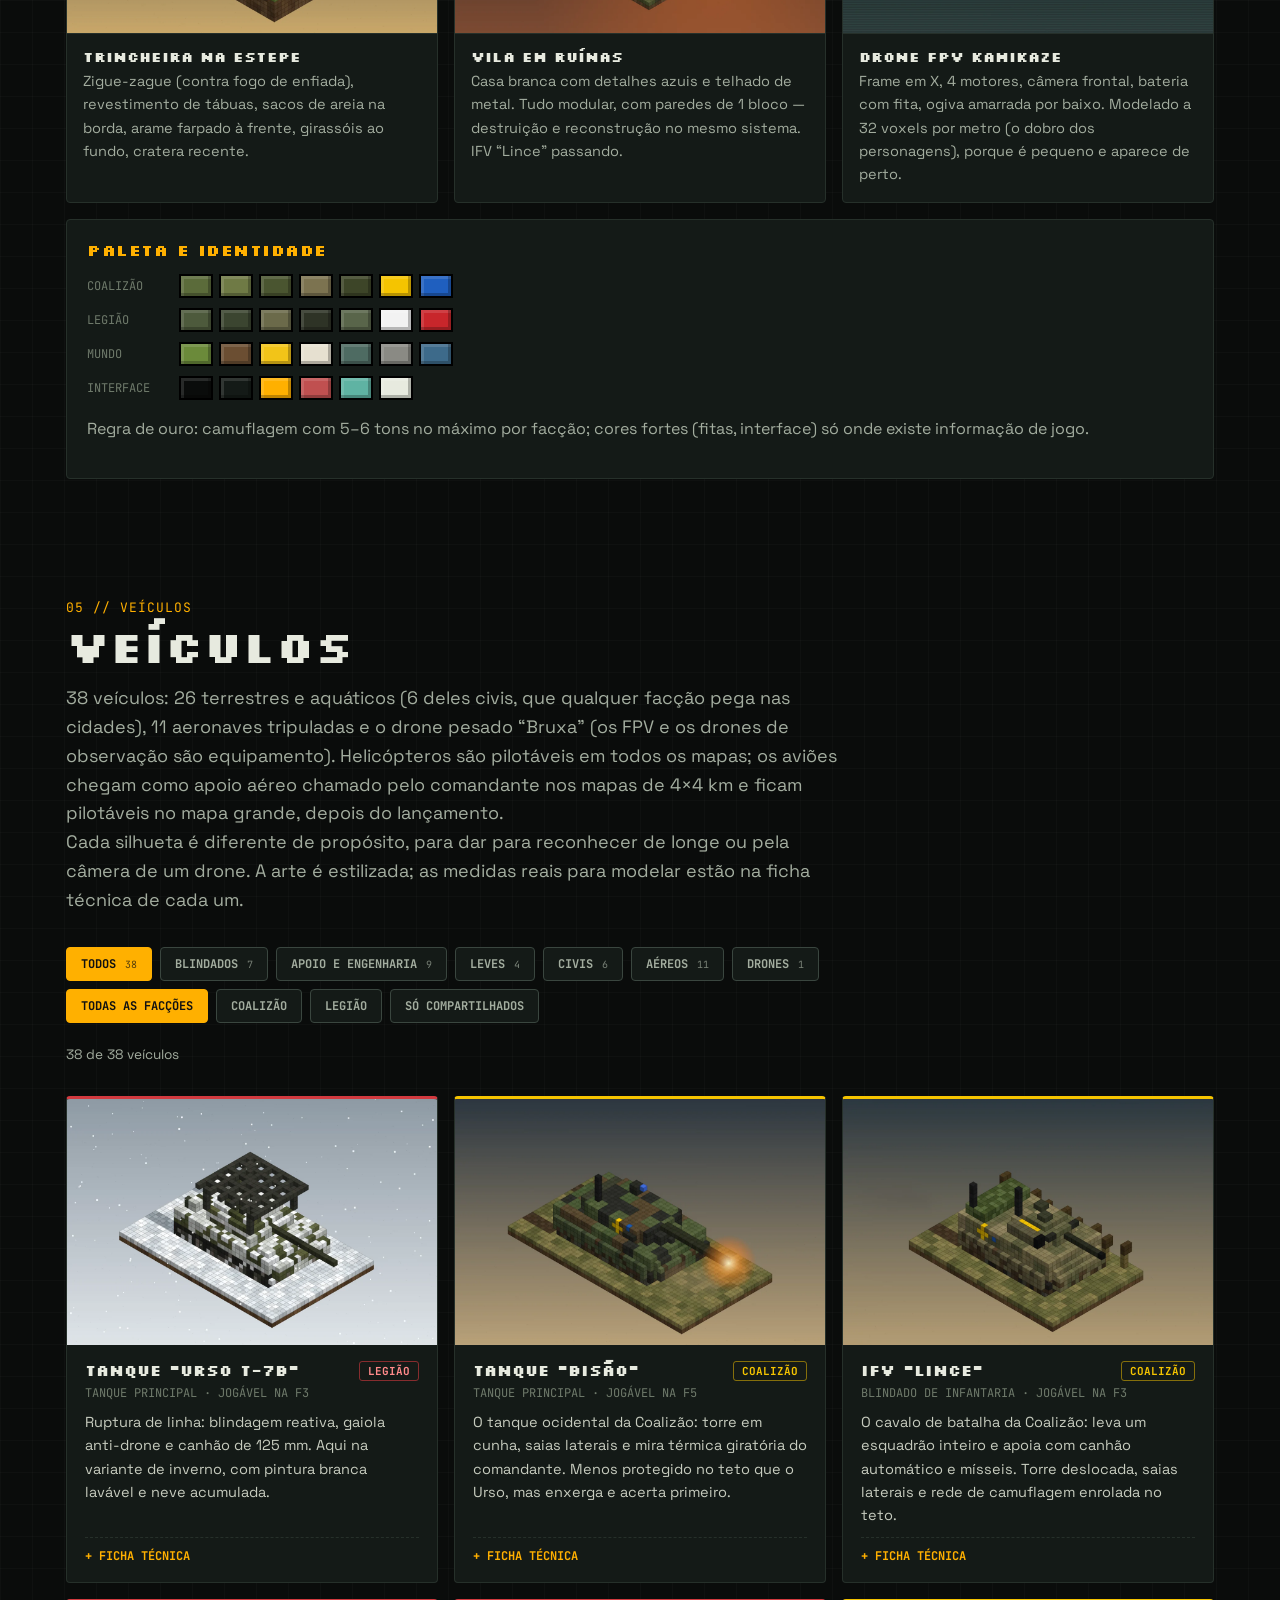
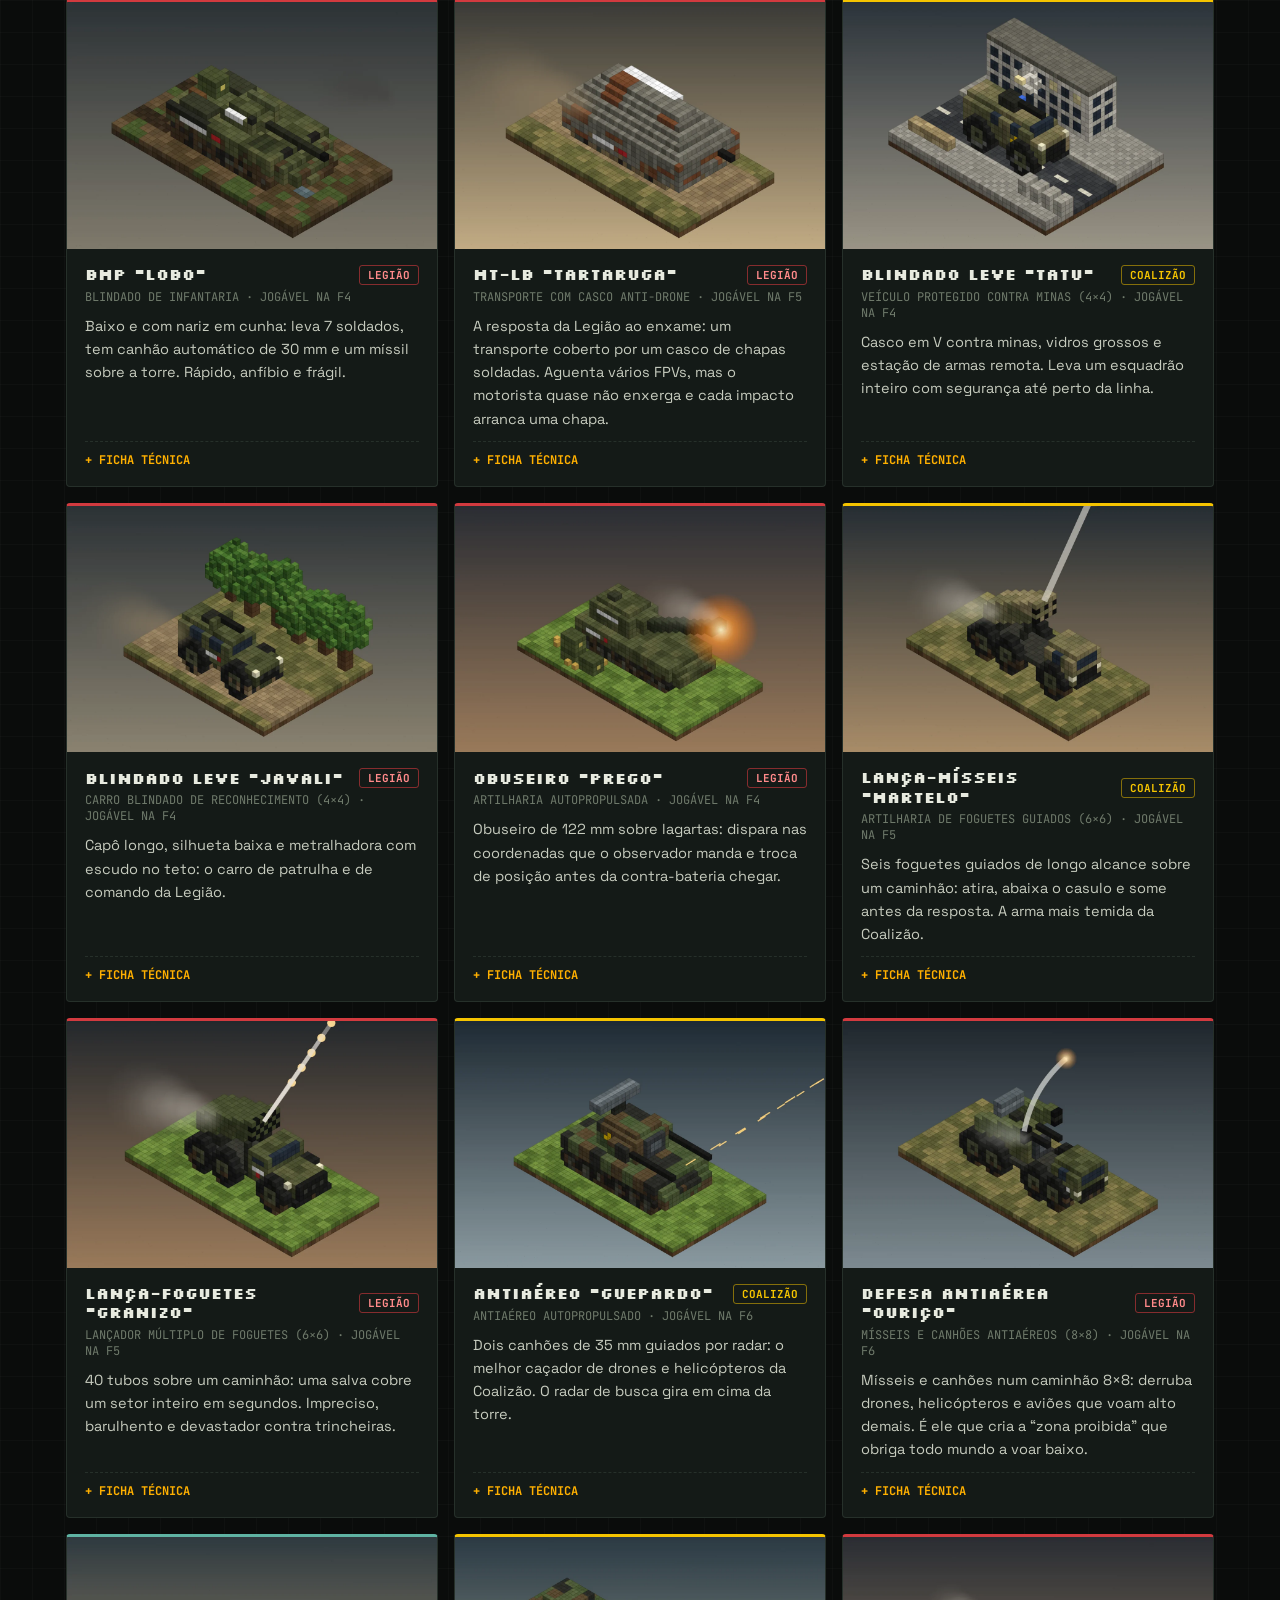
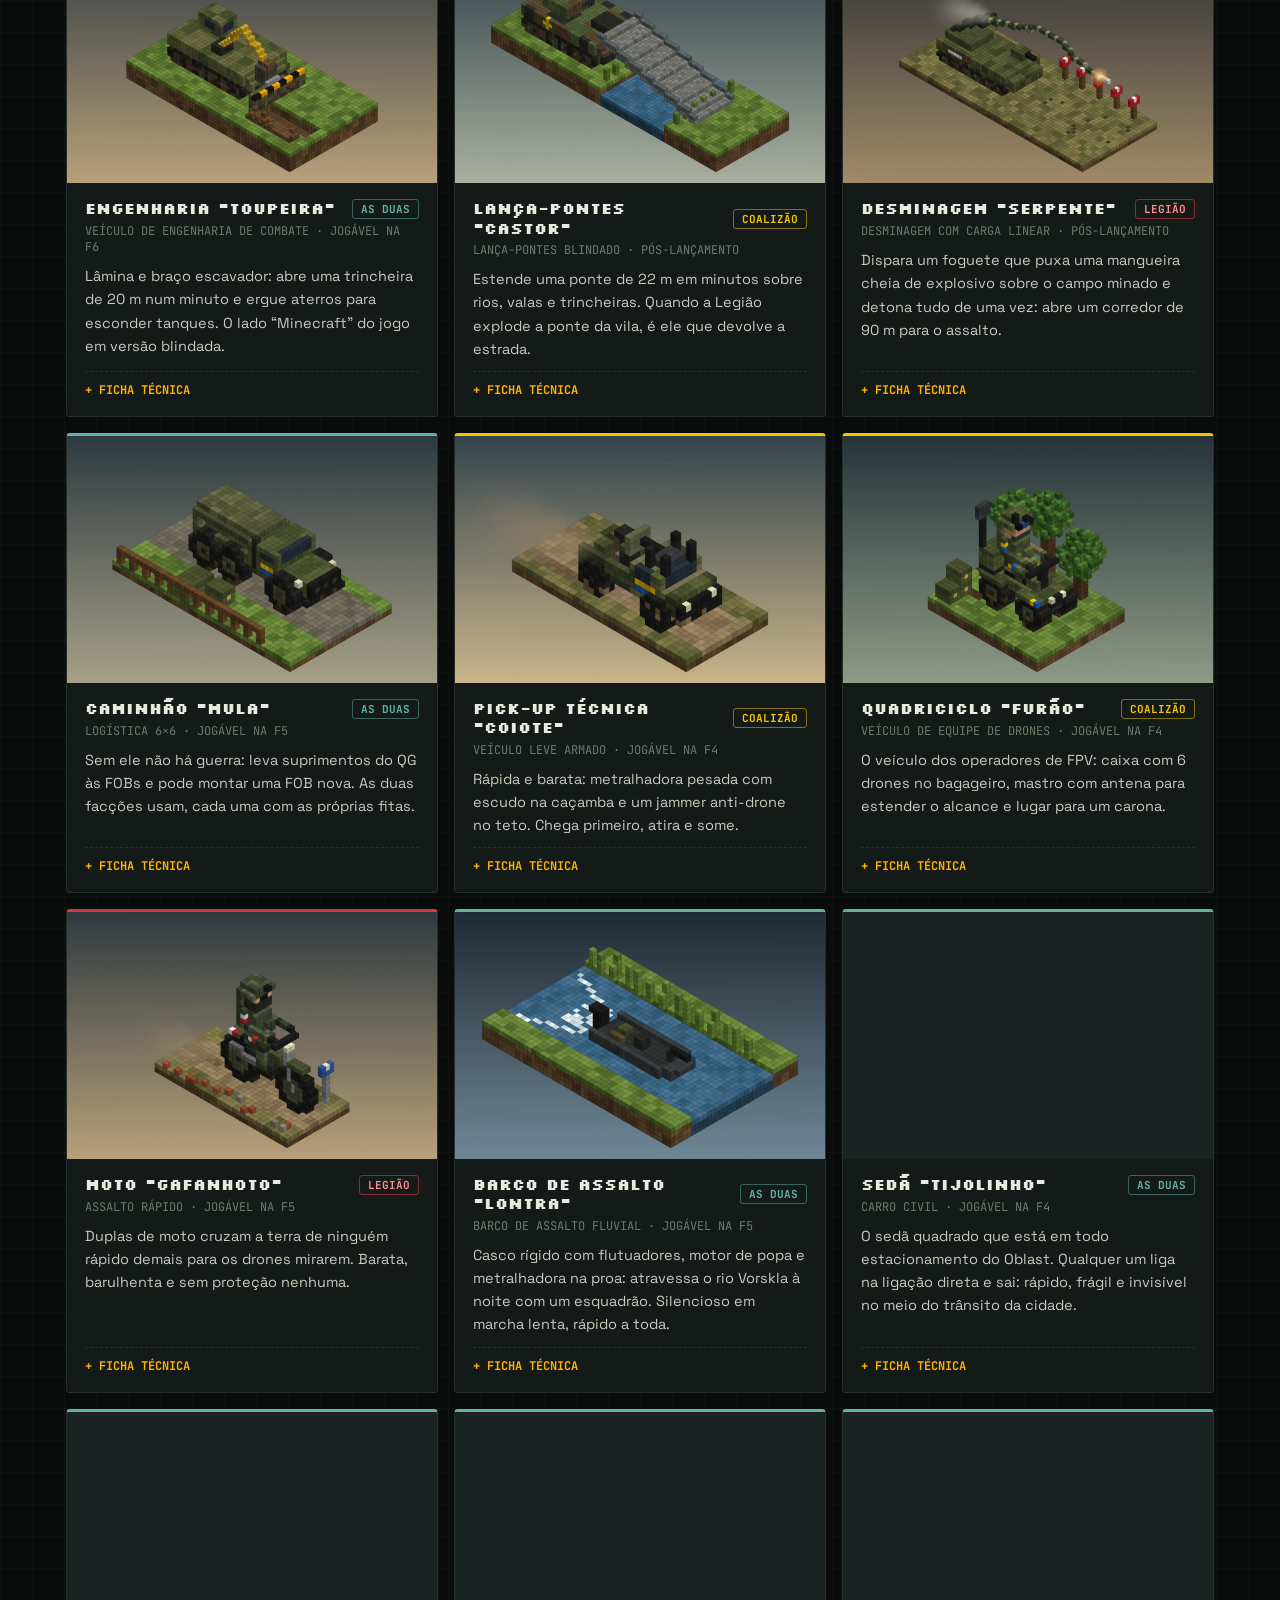
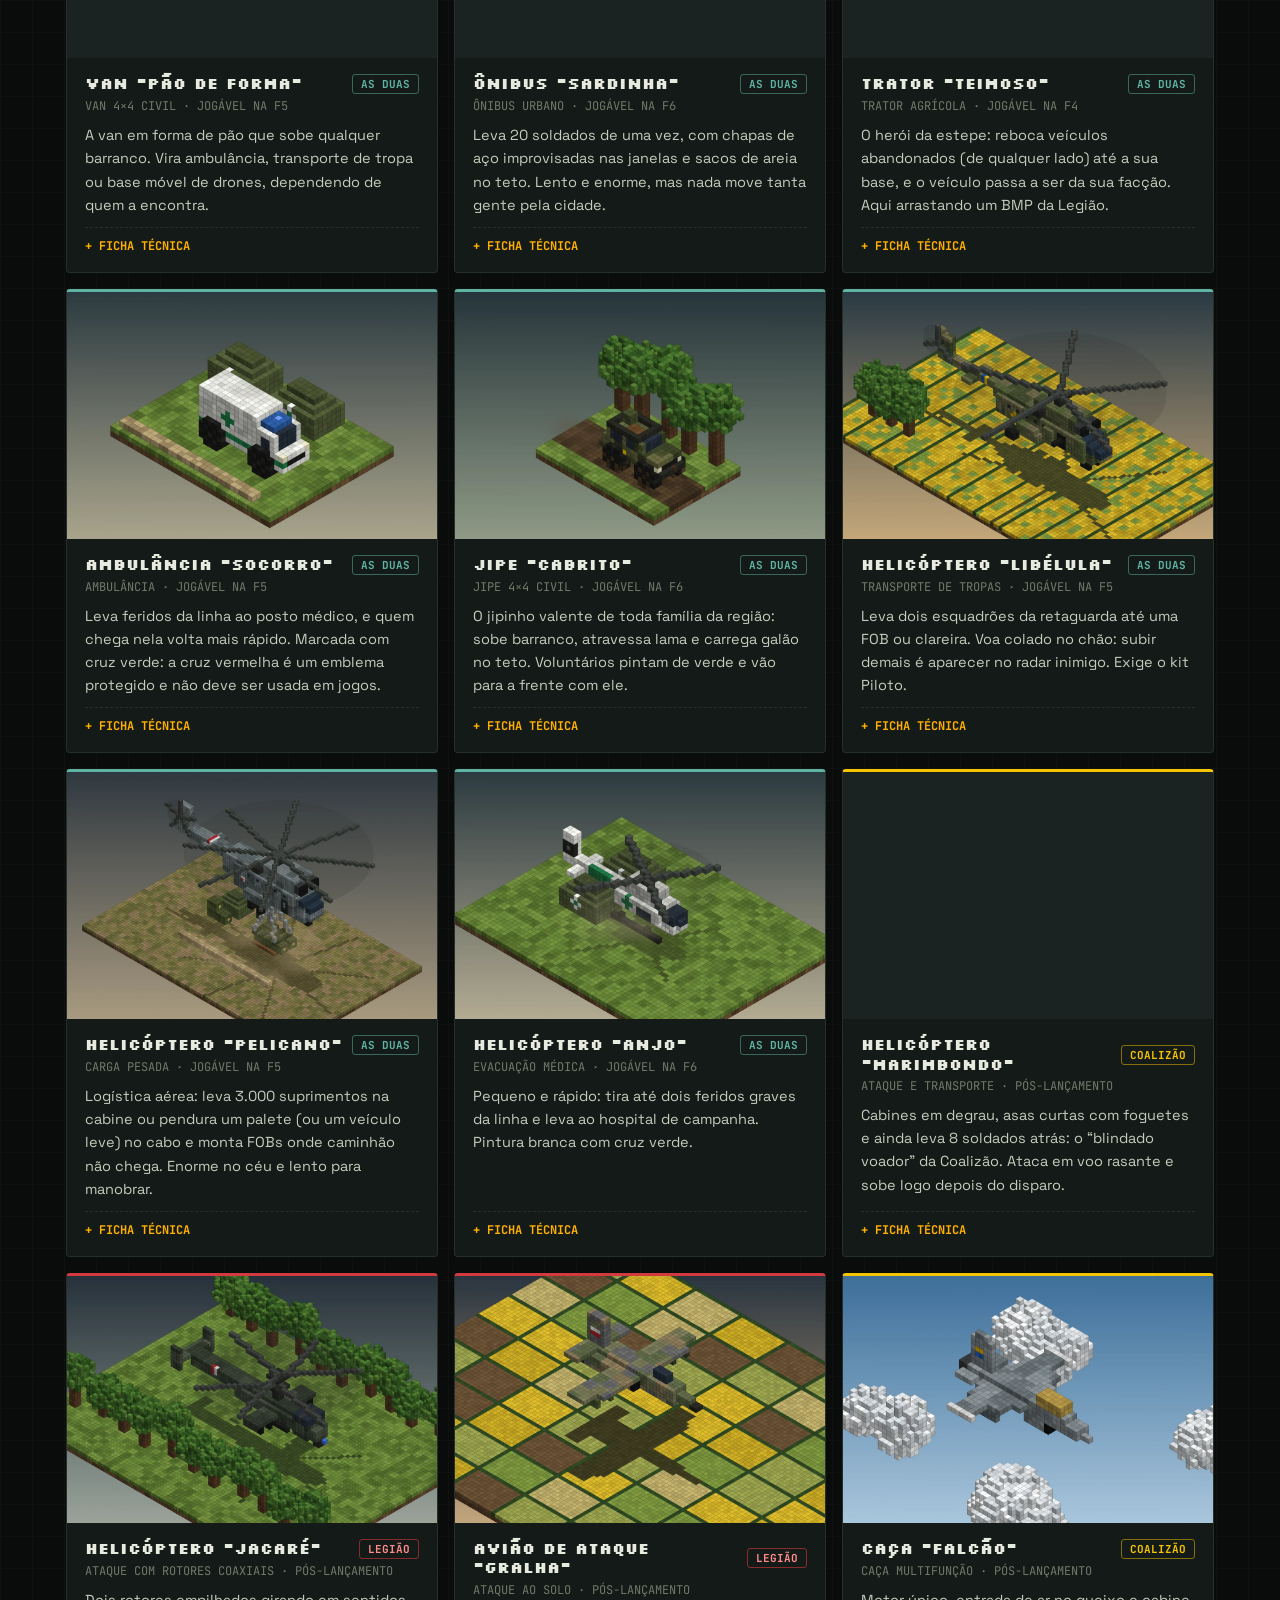
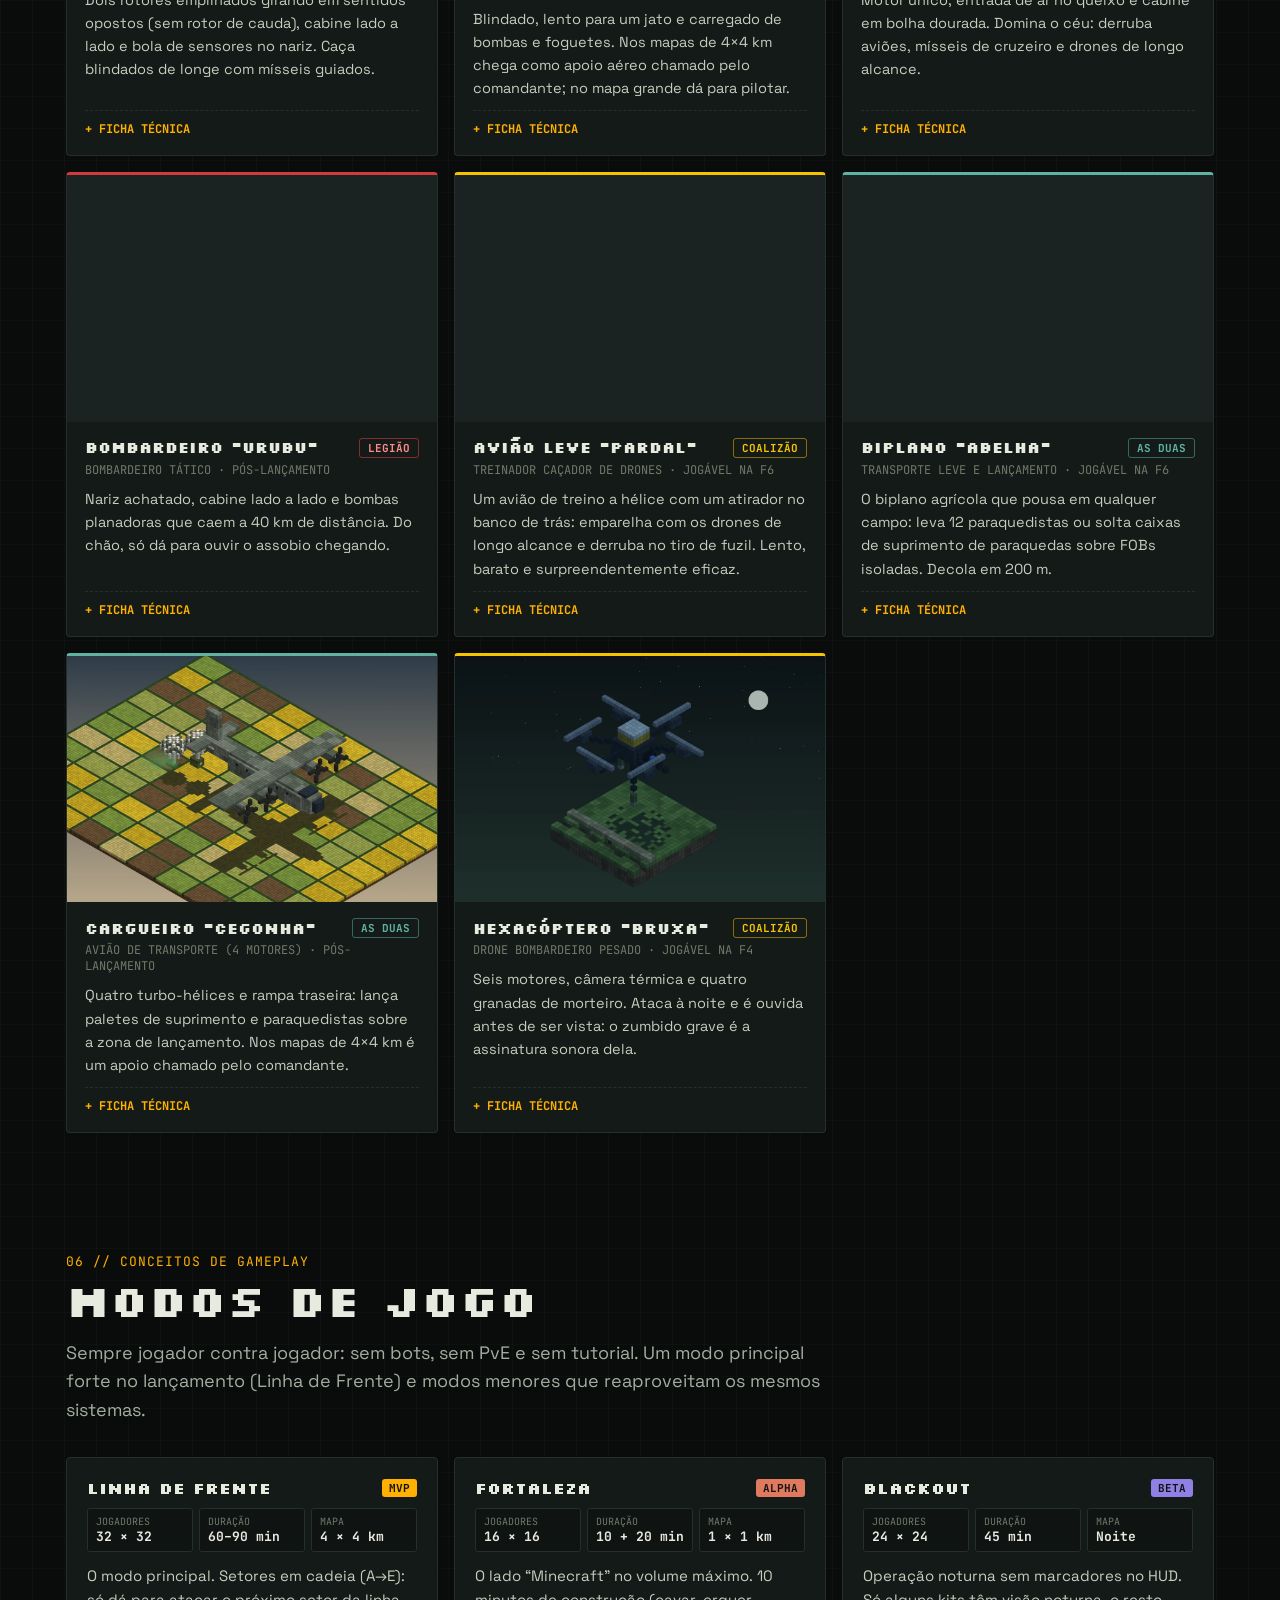
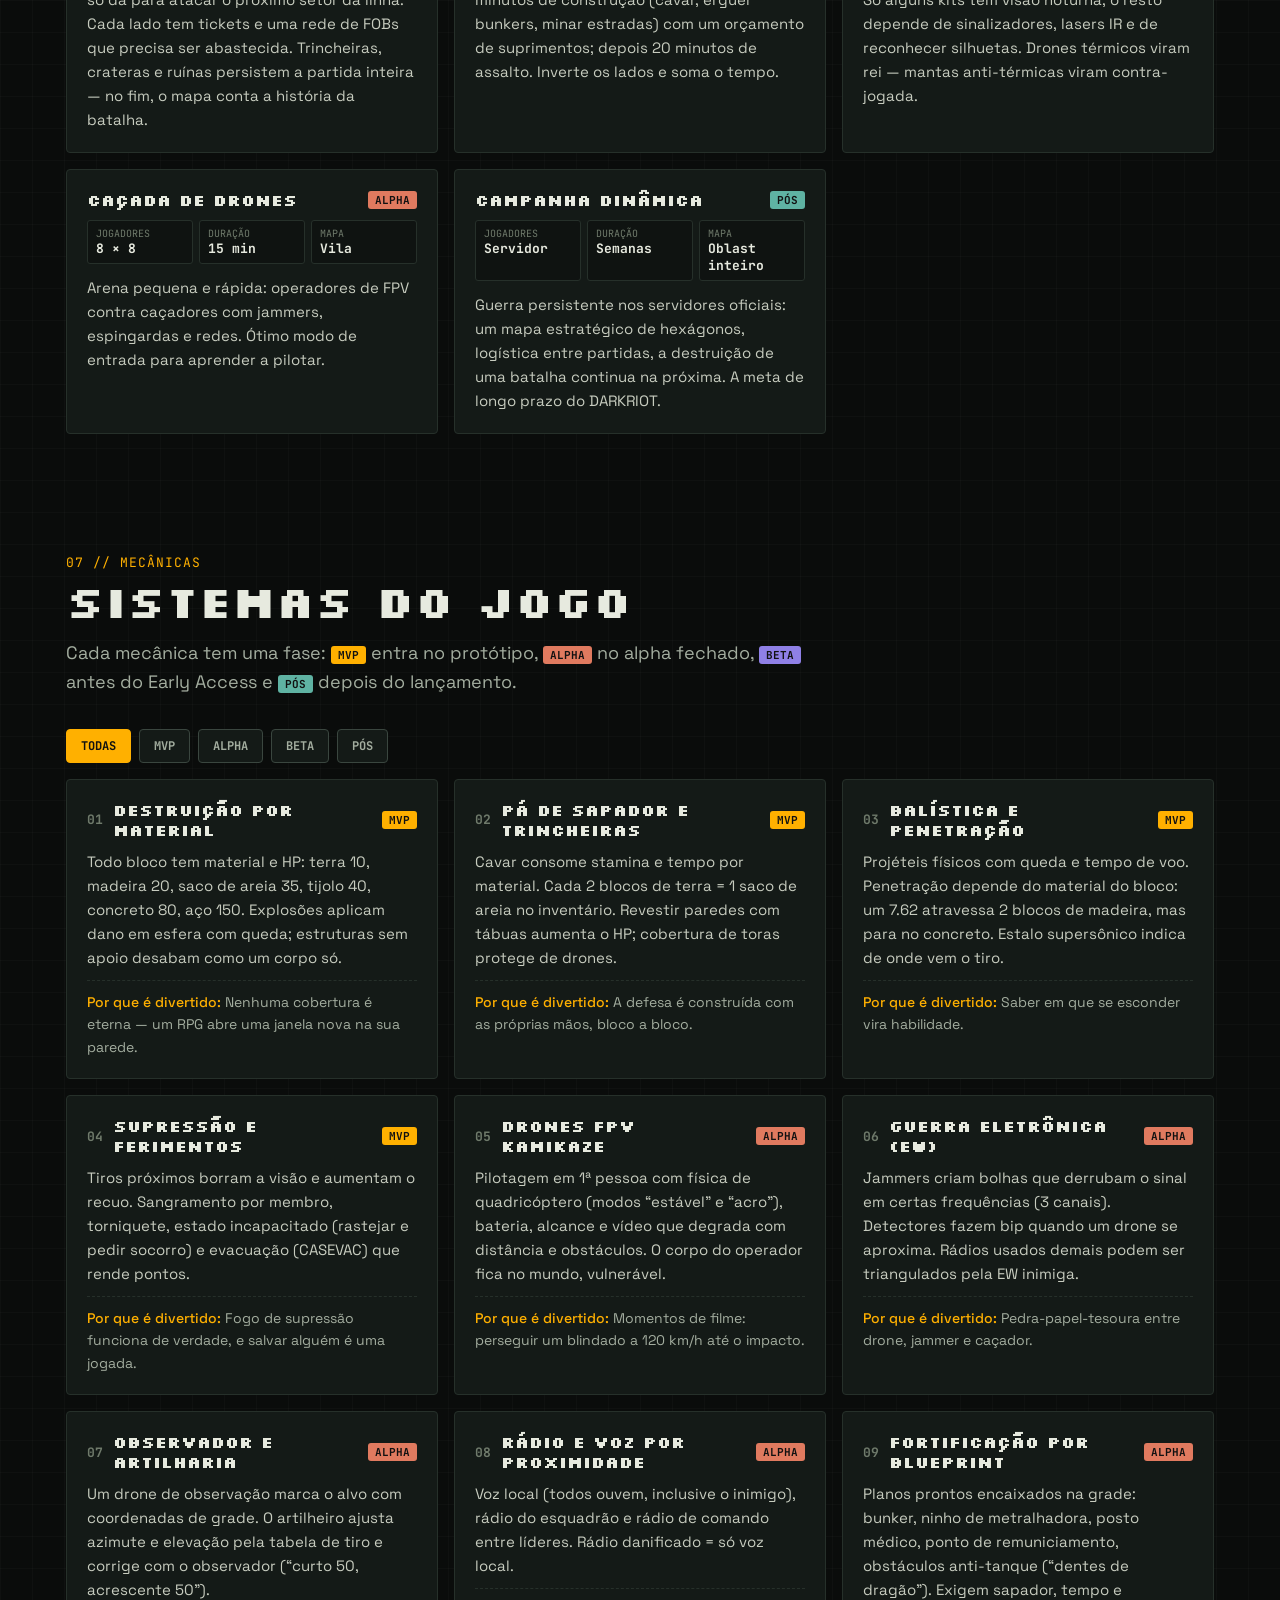
==== commit 35677ed8: "Add .md download buttons; the game is PvP only Downloads (generated in the browser from the same dat" ====
--- a/index.html
+++ b/index.html
@@ -49,6 +49,7 @@
     <div class="cta">
       <a class="btn" href="#cronograma">Ver cronograma</a>
       <a class="btn ghost" href="#gifs">Ver gameplay (GIFs)</a>
+      <a class="btn ghost" href="#prompts">Baixar prompts (.md)</a>
     </div>
   </div>
   <div class="hazard" aria-hidden="true"></div>
@@ -75,7 +76,7 @@
       <dl class="sheet">
         <div><dt>Gênero</dt><dd>Milsim tático + sandbox voxel</dd></div>
         <div><dt>Câmera</dt><dd>1ª pessoa (3ª opcional em veículos)</dd></div>
-        <div><dt>Jogadores</dt><dd>1–8 co-op · 32 × 32 PvP · meta 50 × 50</dd></div>
+        <div><dt>Jogadores</dt><dd>Sempre PvP: 32 × 32 · meta 50 × 50 (sem bots)</dd></div>
         <div><dt>Plataforma</dt><dd>PC (Steam) · consoles depois do 1.0</dd></div>
         <div><dt>Engine</dt><dd>Godot 4.x + GDExtension (C++)</dd></div>
         <div><dt>Arte</dt><dd>Voxel (16 voxels por metro), gerada pela IA a partir de código</dd></div>
@@ -154,7 +155,7 @@
       <div class="arch">
         <div class="node"><b>Cliente</b><span>input → predição</span><span>render voxel</span><span>UI · áudio · voz</span></div>
         <div class="wire"><span>inputs 30 Hz →</span><span>← snapshots + deltas de chunk</span></div>
-        <div class="node srv"><b>Servidor dedicado</b><span>roda sem gráficos e sem jogador</span><span>simulação autoritativa</span><span>mundo voxel oficial</span><span>bots · regras · anti-cheat</span></div>
+        <div class="node srv"><b>Servidor dedicado</b><span>roda sem gráficos e sem jogador</span><span>simulação autoritativa</span><span>mundo voxel oficial</span><span>regras · anti-cheat</span></div>
         <div class="wire"><span>↕</span></div>
         <div class="node ext"><b>Serviços</b><span>matchmaking: fila e lista dos servidores oficiais</span><span>Steam: login e amigos</span><span>backend: stats, bans e servidores sob demanda</span></div>
       </div>
@@ -286,7 +287,7 @@
   <div class="sec-head">
     <p class="sec-num">06 // conceitos de gameplay</p>
     <h2>Modos de jogo</h2>
-    <p class="sec-sub">Um modo principal forte no lançamento (Linha de Frente) e modos menores que reaproveitam os mesmos sistemas.</p>
+    <p class="sec-sub">Sempre jogador contra jogador: sem bots, sem PvE e sem tutorial. Um modo principal forte no lançamento (Linha de Frente) e modos menores que reaproveitam os mesmos sistemas.</p>
   </div>
   <div id="modes-grid" class="grid-3"></div>
 </section>
@@ -398,8 +399,13 @@
     </div>
   </div>
 
-  <h3 class="h3">Biblioteca de prompts</h3>
+  <h3 class="h3" id="prompts">Biblioteca de prompts</h3>
   <p class="muted">Prompts prontos, na ordem do cronograma. Copie, cole no Claude Code dentro do repositório do jogo e ajuste os detalhes.</p>
+  <div class="dl-row">
+    <button type="button" class="btn" id="dl-prompts">Baixar todos os prompts (.md)</button>
+    <button type="button" class="btn ghost" id="dl-doc">Baixar o documento completo (.md)</button>
+  </div>
+  <p class="muted small">O documento completo junta tudo deste site (visão, engine, facções, veículos, modos, mecânicas, cronograma, decisões e prompts) num arquivo só, para você dar de contexto para a IA, por exemplo em <code>docs/brainstorm.md</code> no repositório do jogo.</p>
   <div id="prompt-list" class="prompts"></div>
 
   <div class="two-col">
--- a/assets/css/style.css
+++ b/assets/css/style.css
@@ -352,6 +352,8 @@
 .asset .an small { display: block; font: 11px var(--mono); color: var(--dim); }
 
 .prompts { display: grid; gap: 8px; margin-bottom: 16px; }
+.dl-row { display: flex; flex-wrap: wrap; gap: 12px; margin: 4px 0 8px; }
+button.btn { cursor: pointer; font-family: var(--mono); }
 .prompt { background: var(--panel); border: 1px solid var(--line); border-radius: var(--r); }
 .prompt summary { cursor: pointer; padding: 12px 16px; display: flex; flex-wrap: wrap; gap: 4px 14px; align-items: baseline; list-style: none; }
 .prompt summary::-webkit-details-marker { display: none; }
